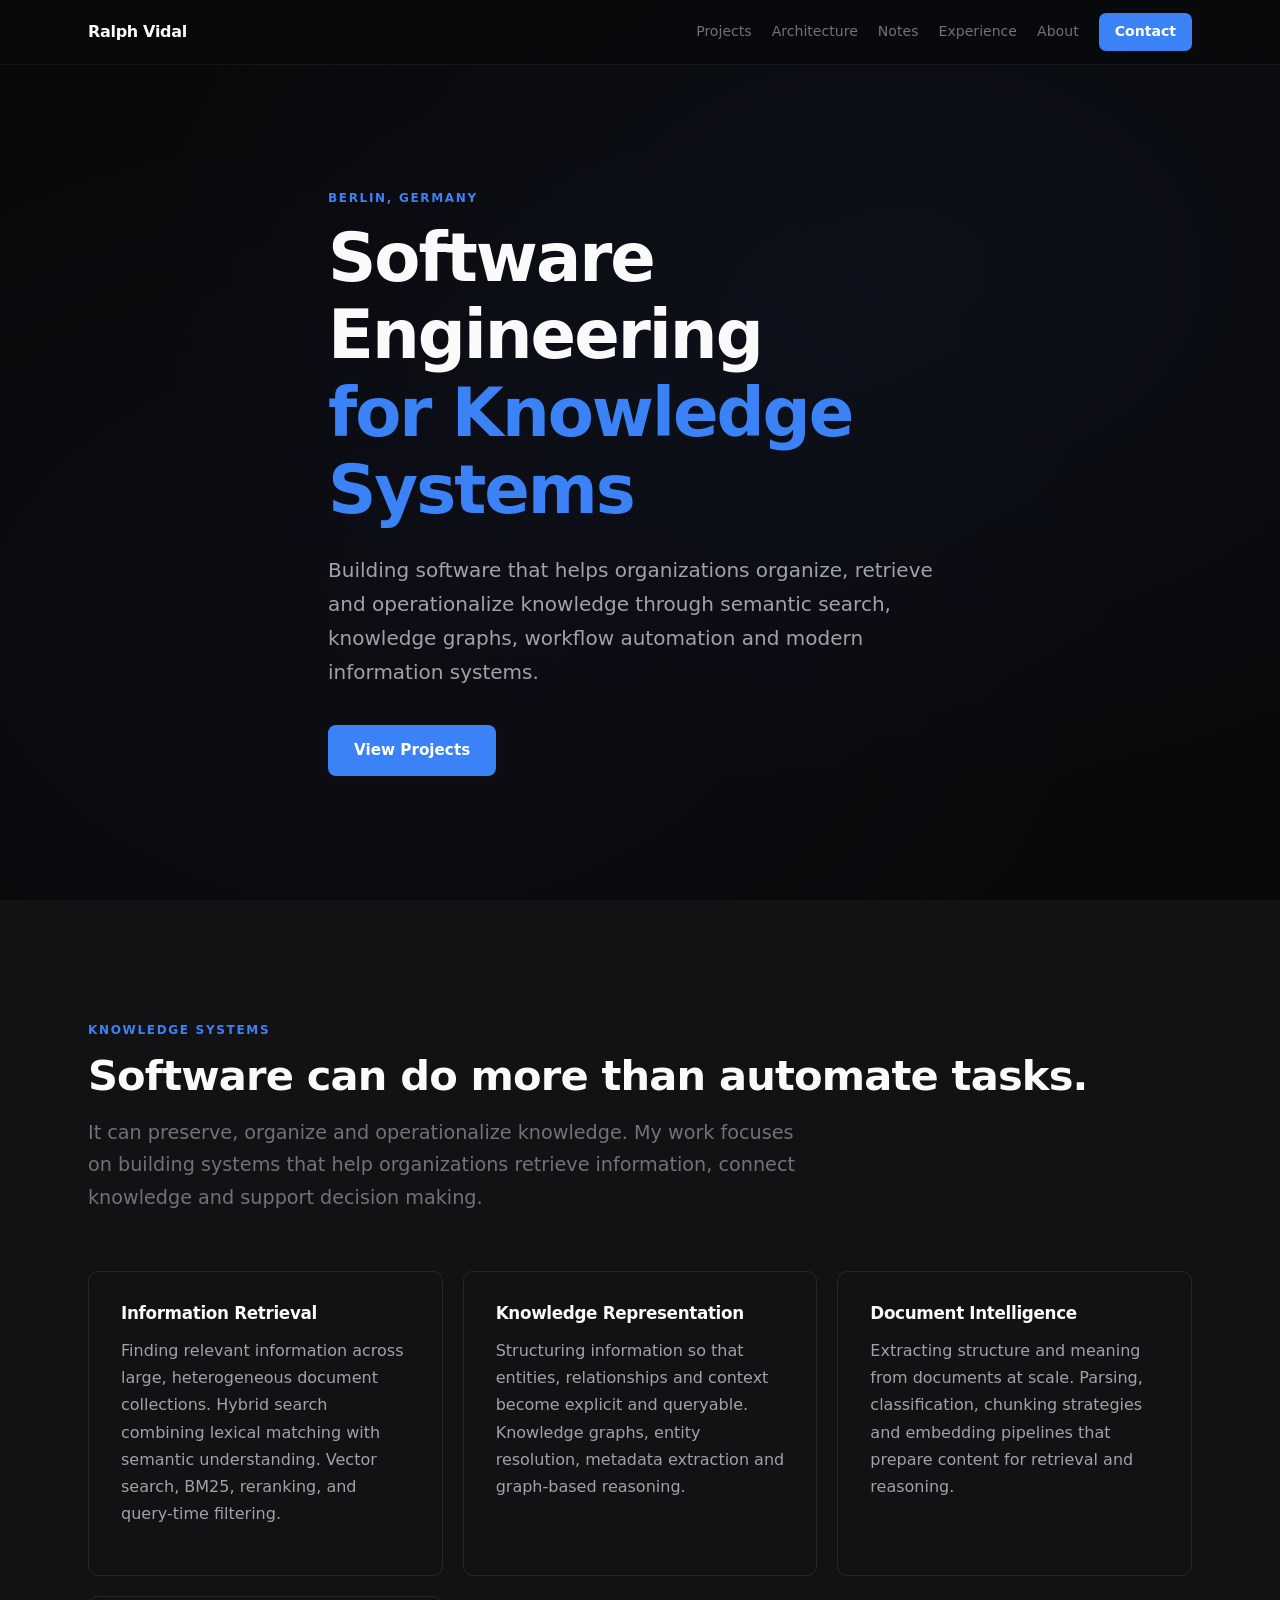
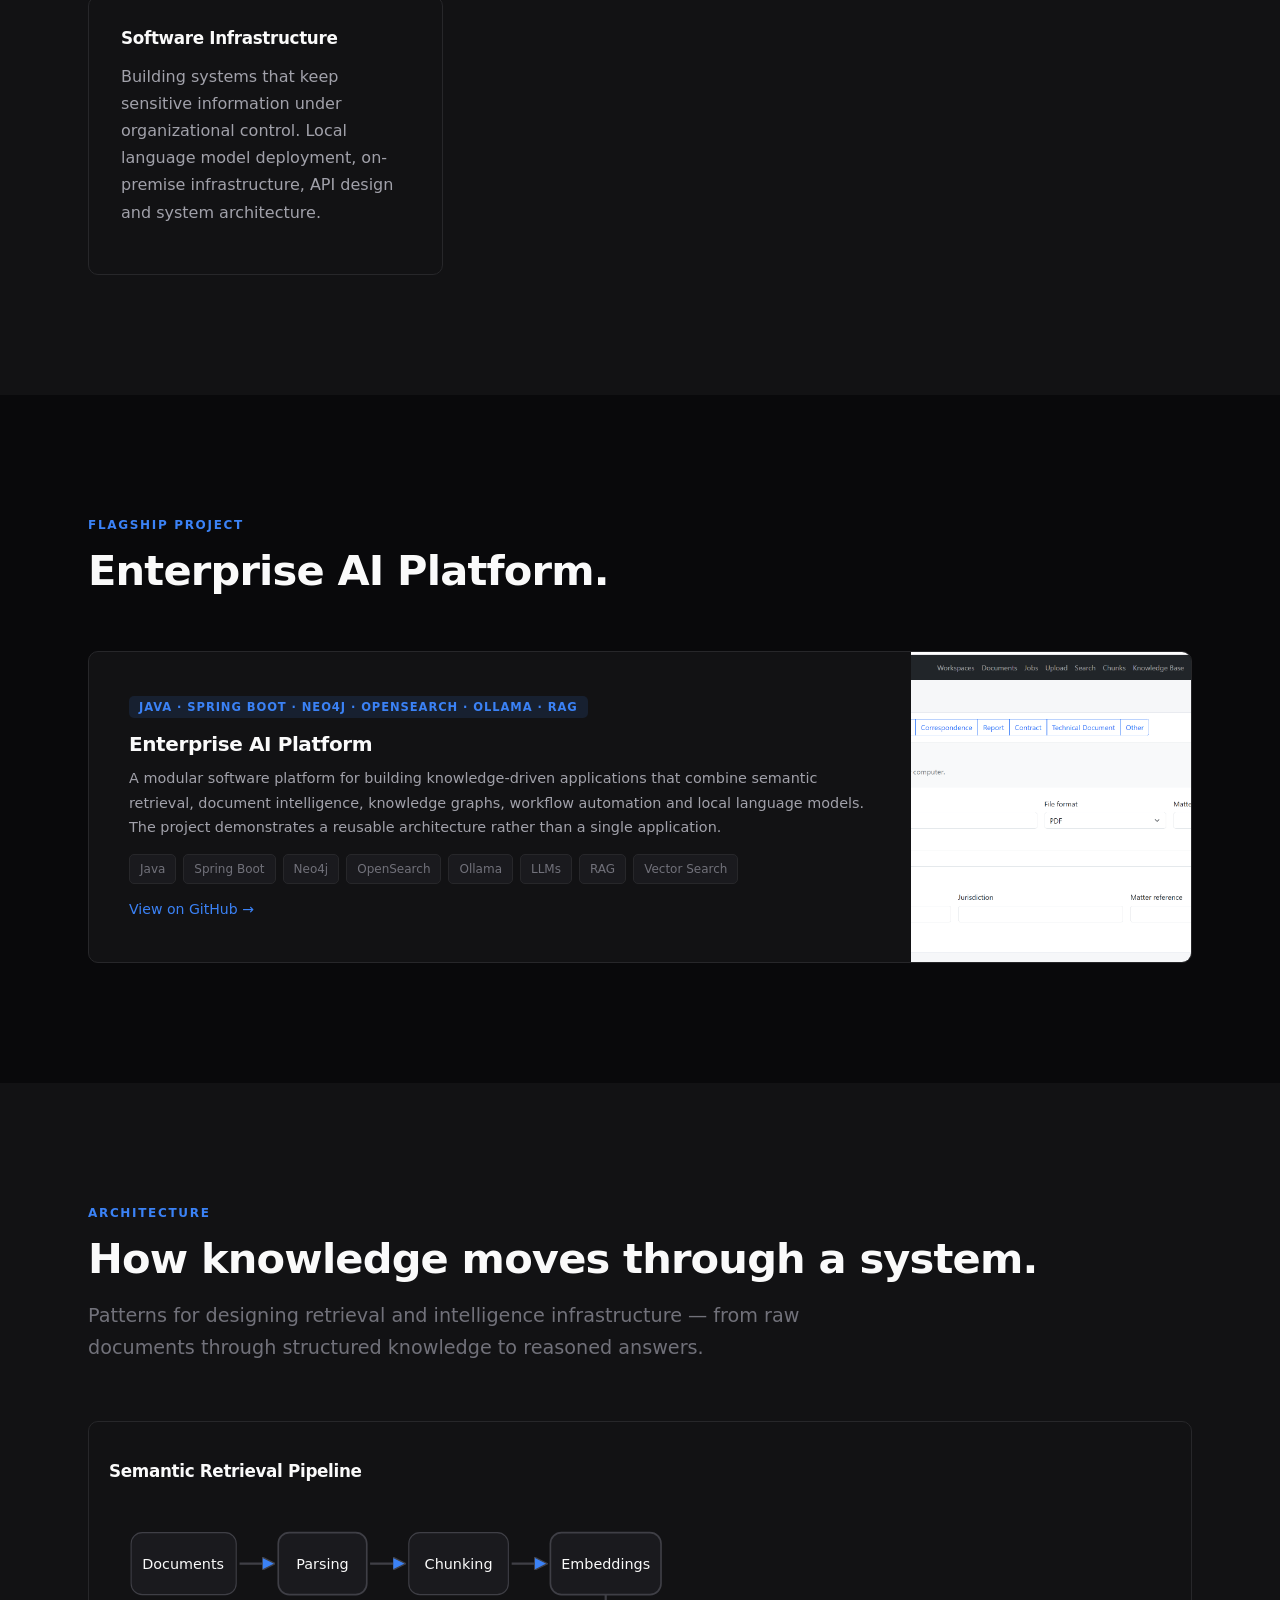
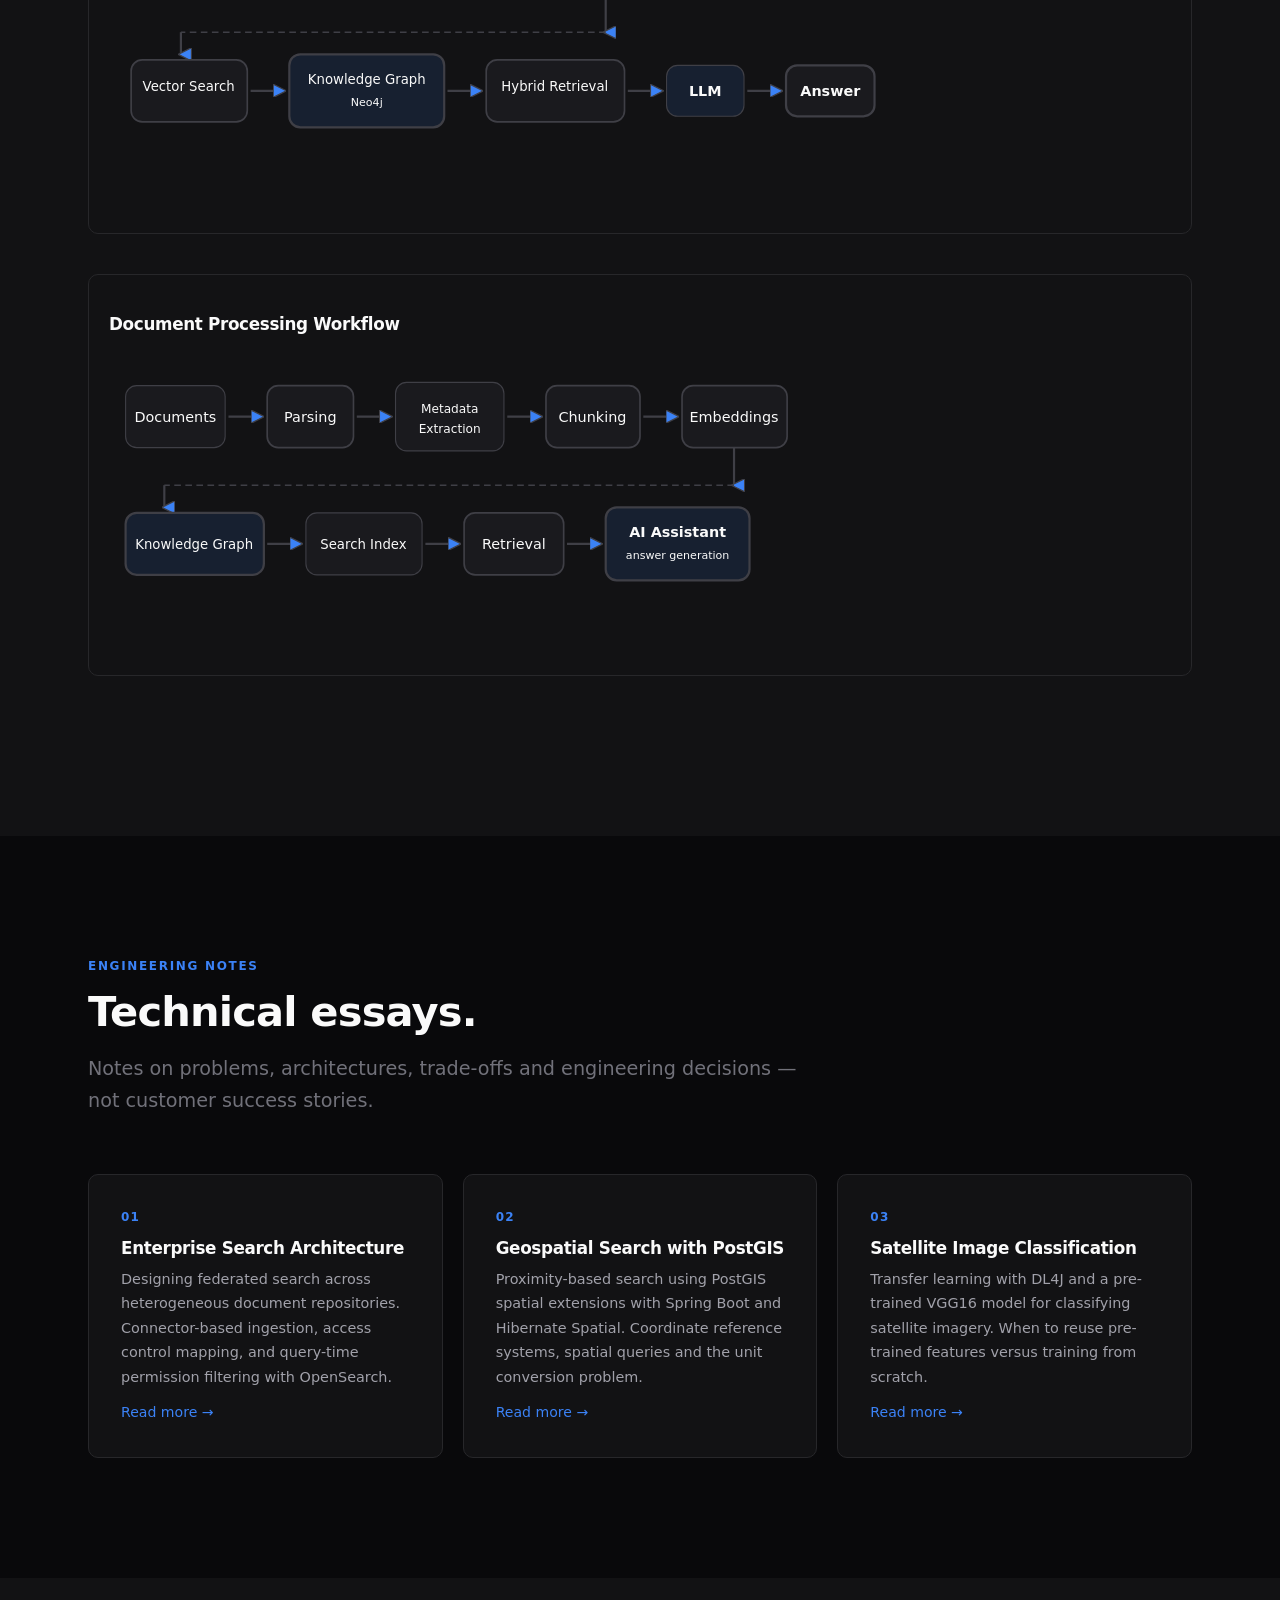
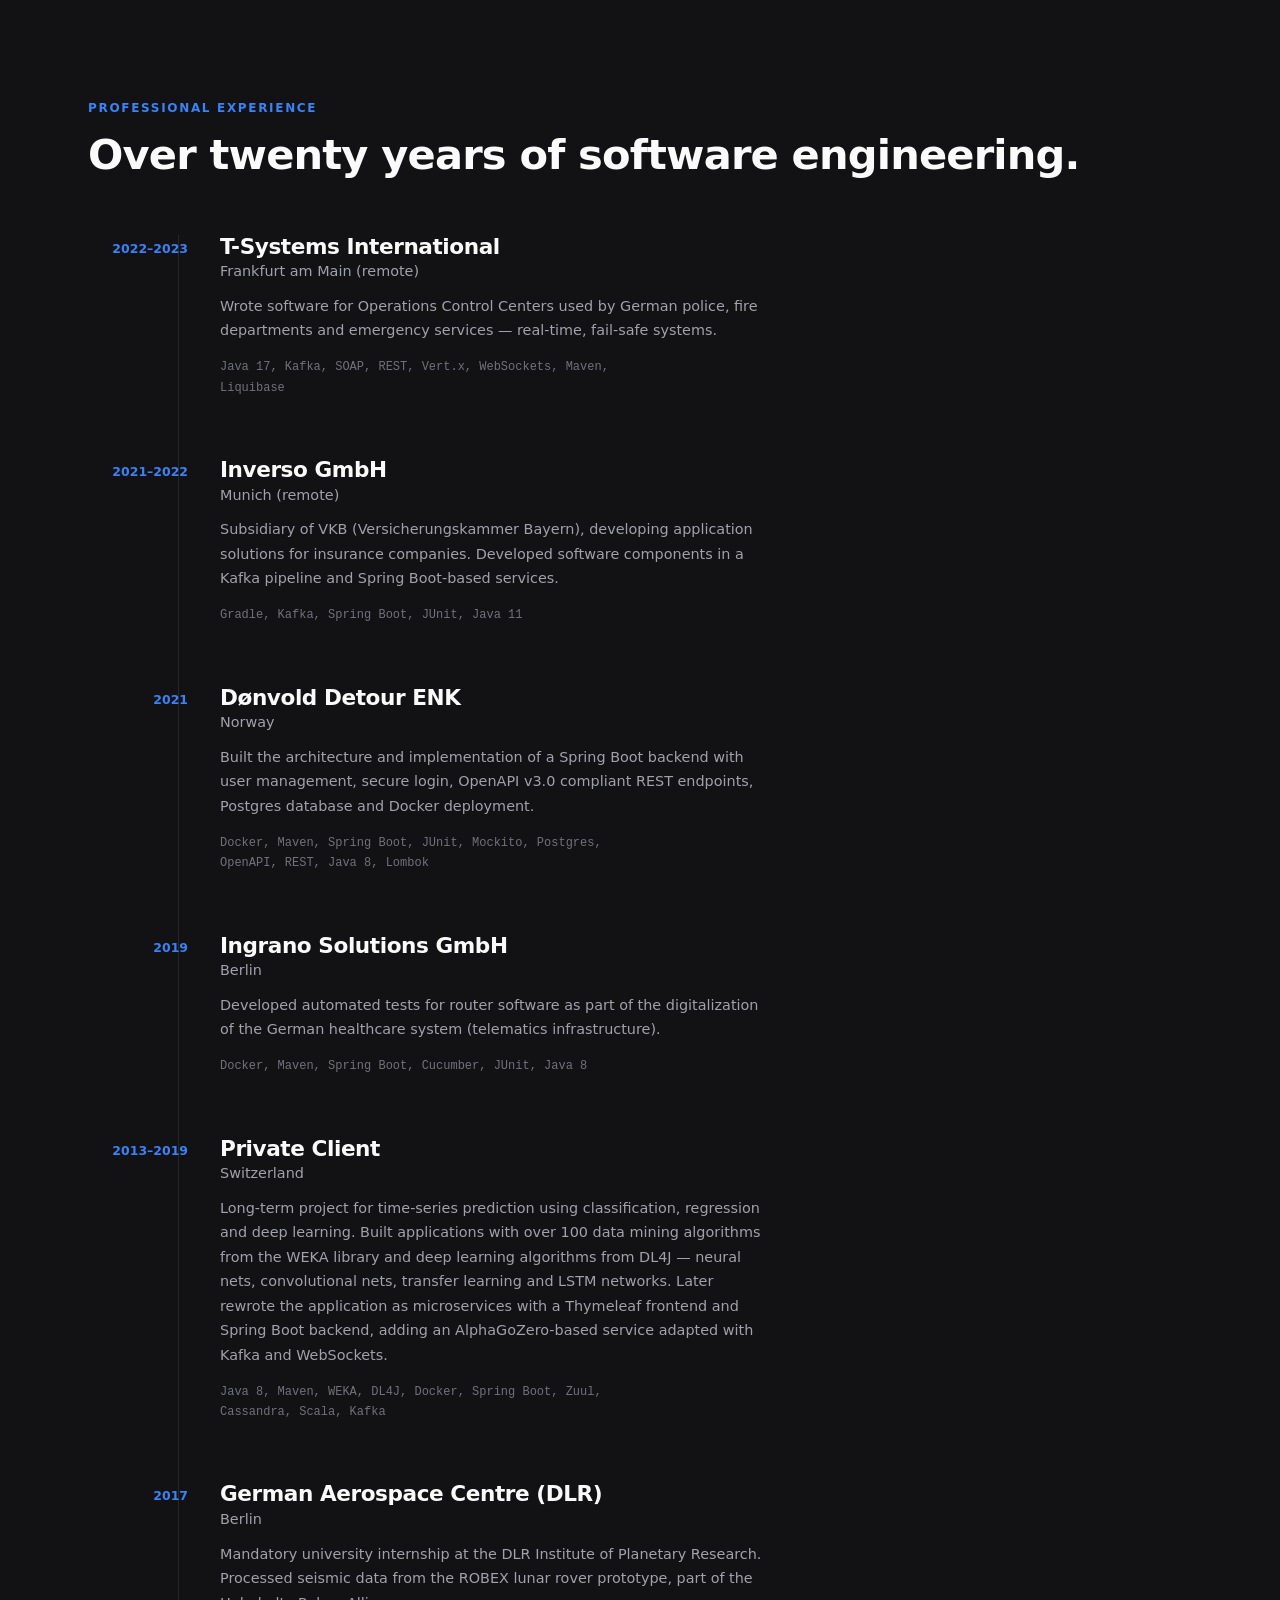
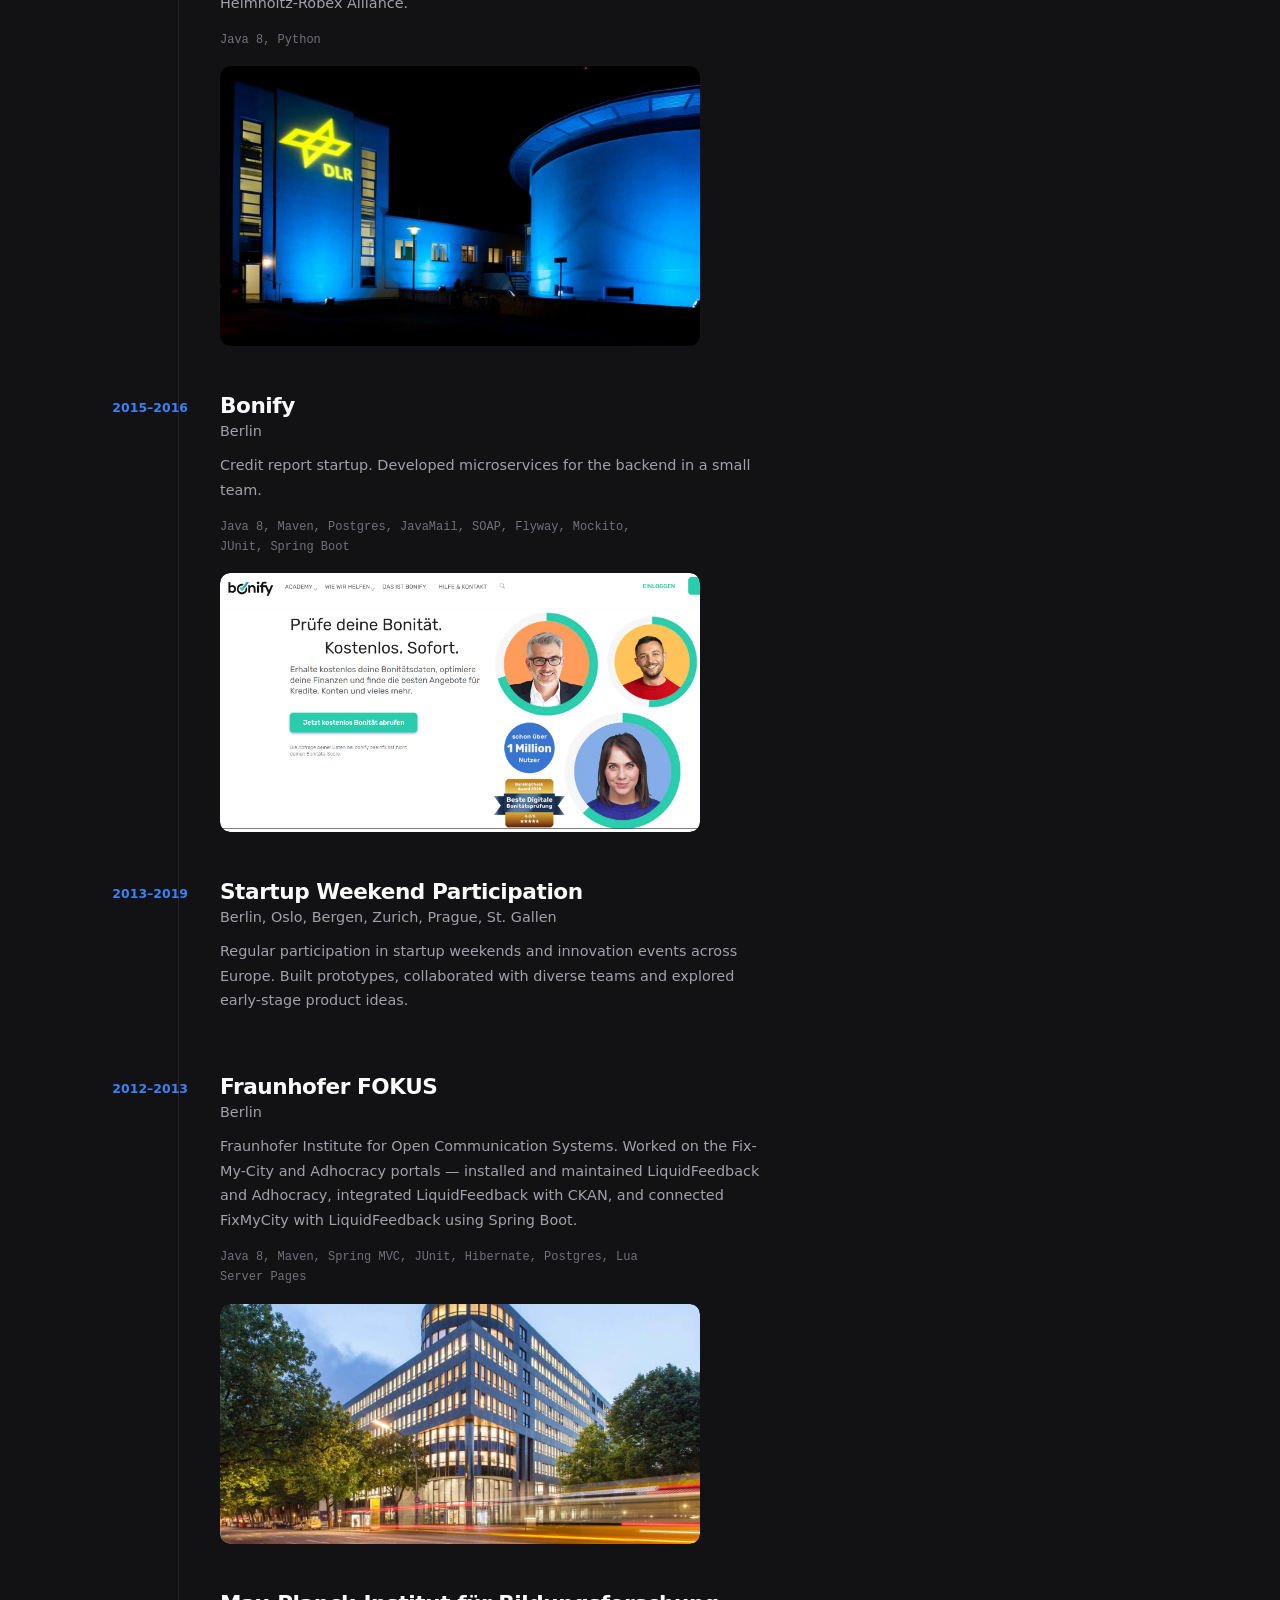
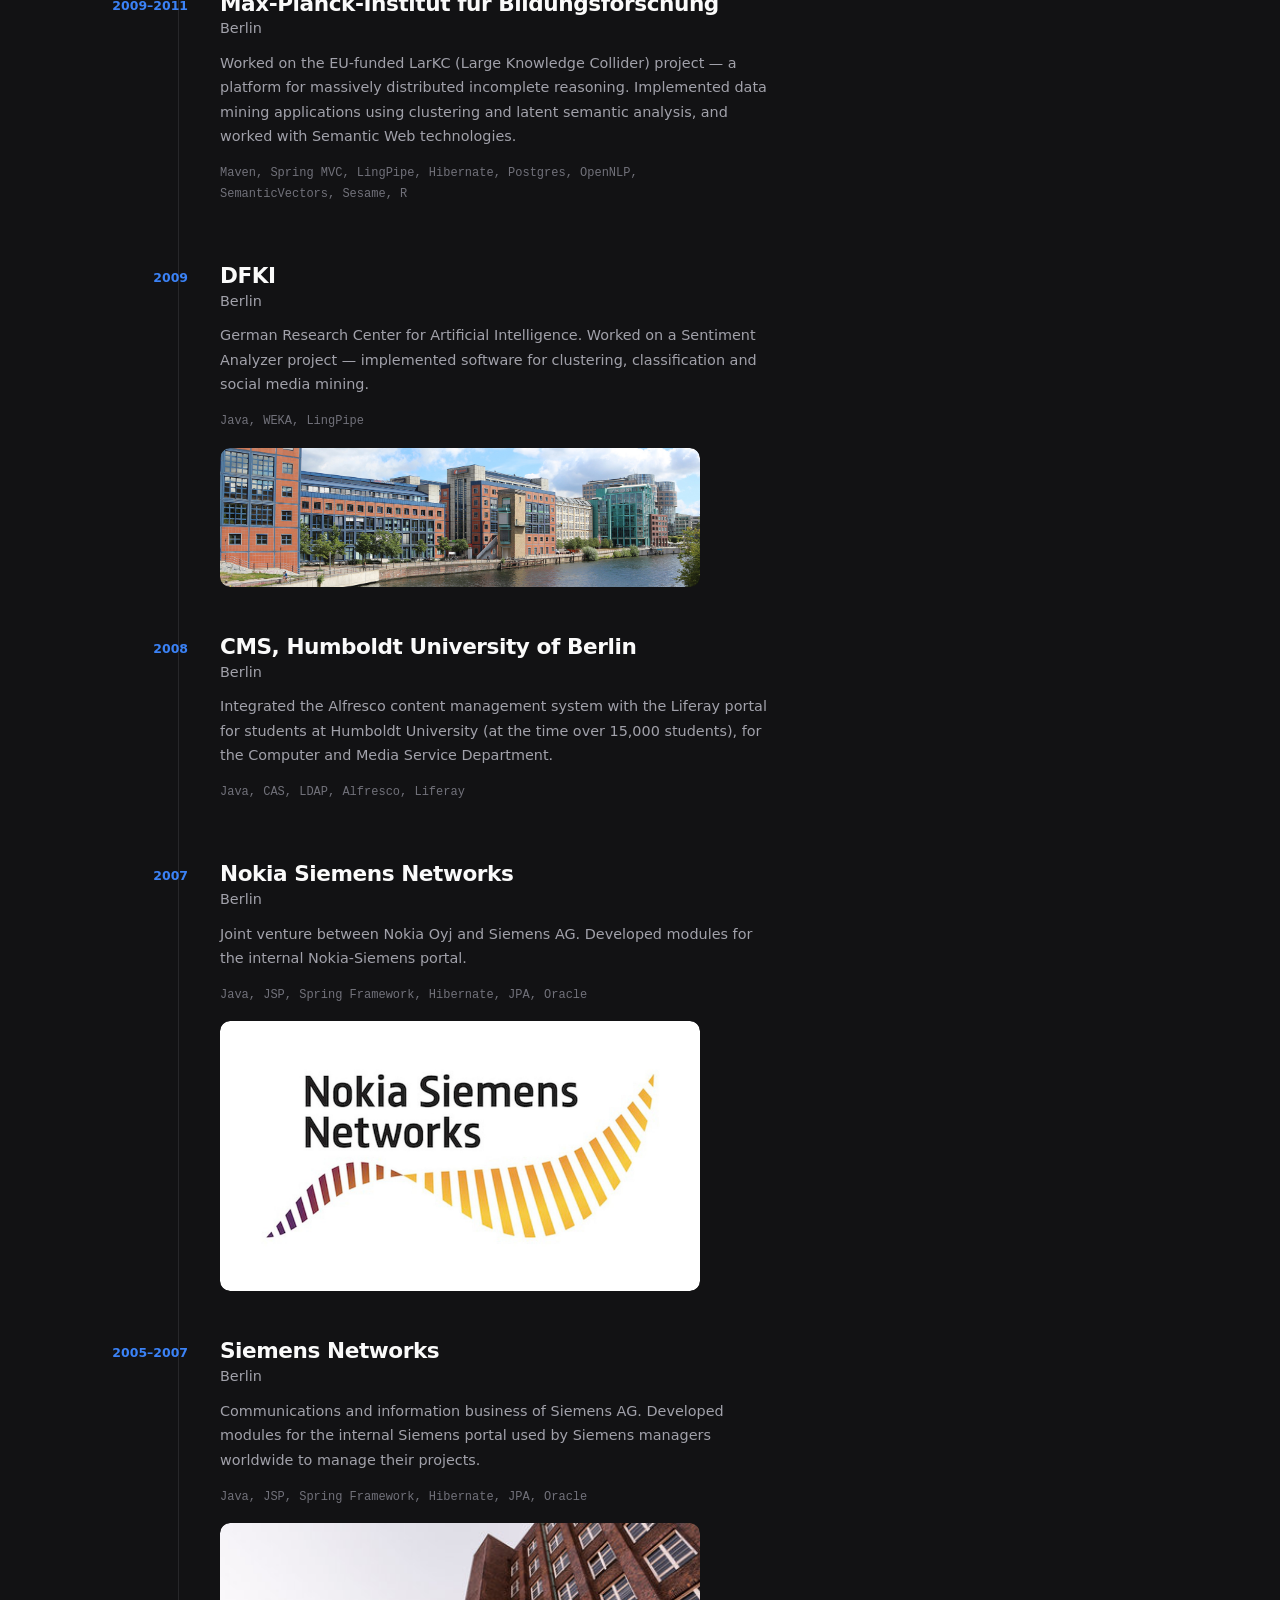
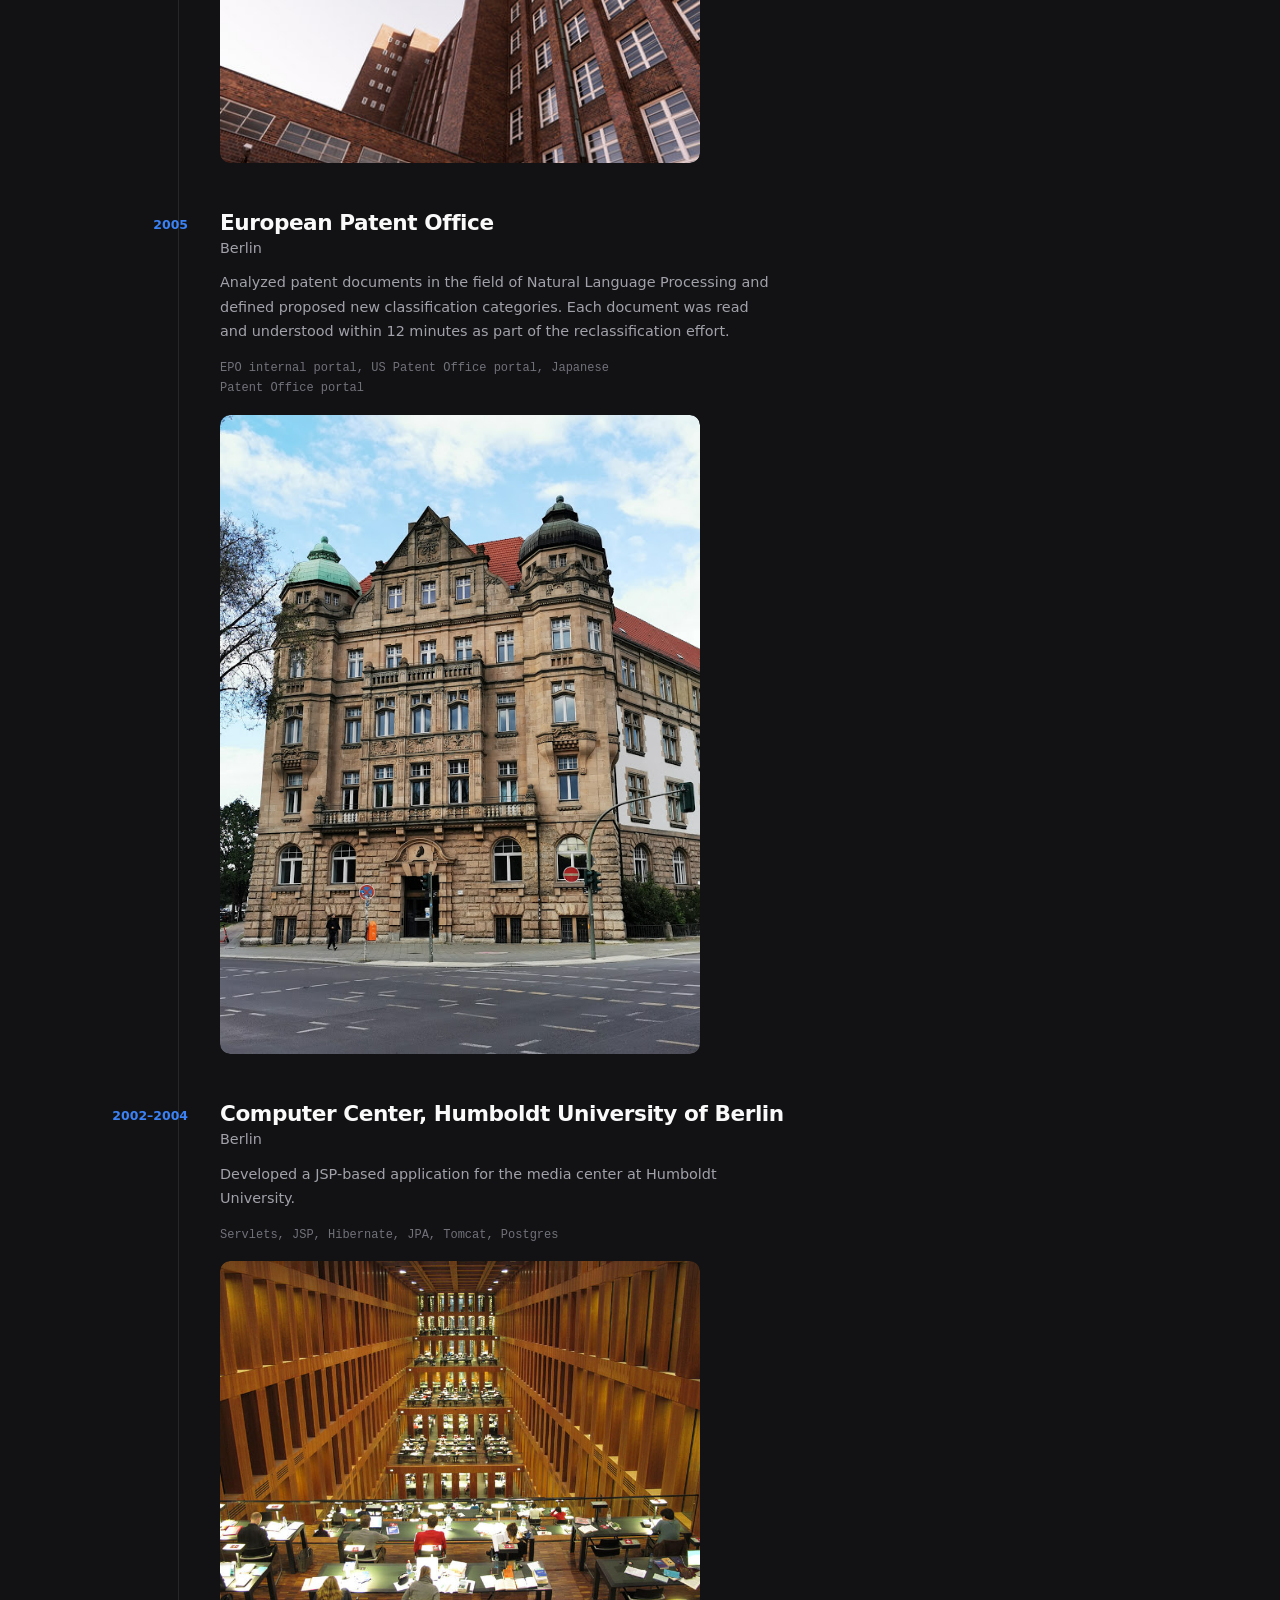
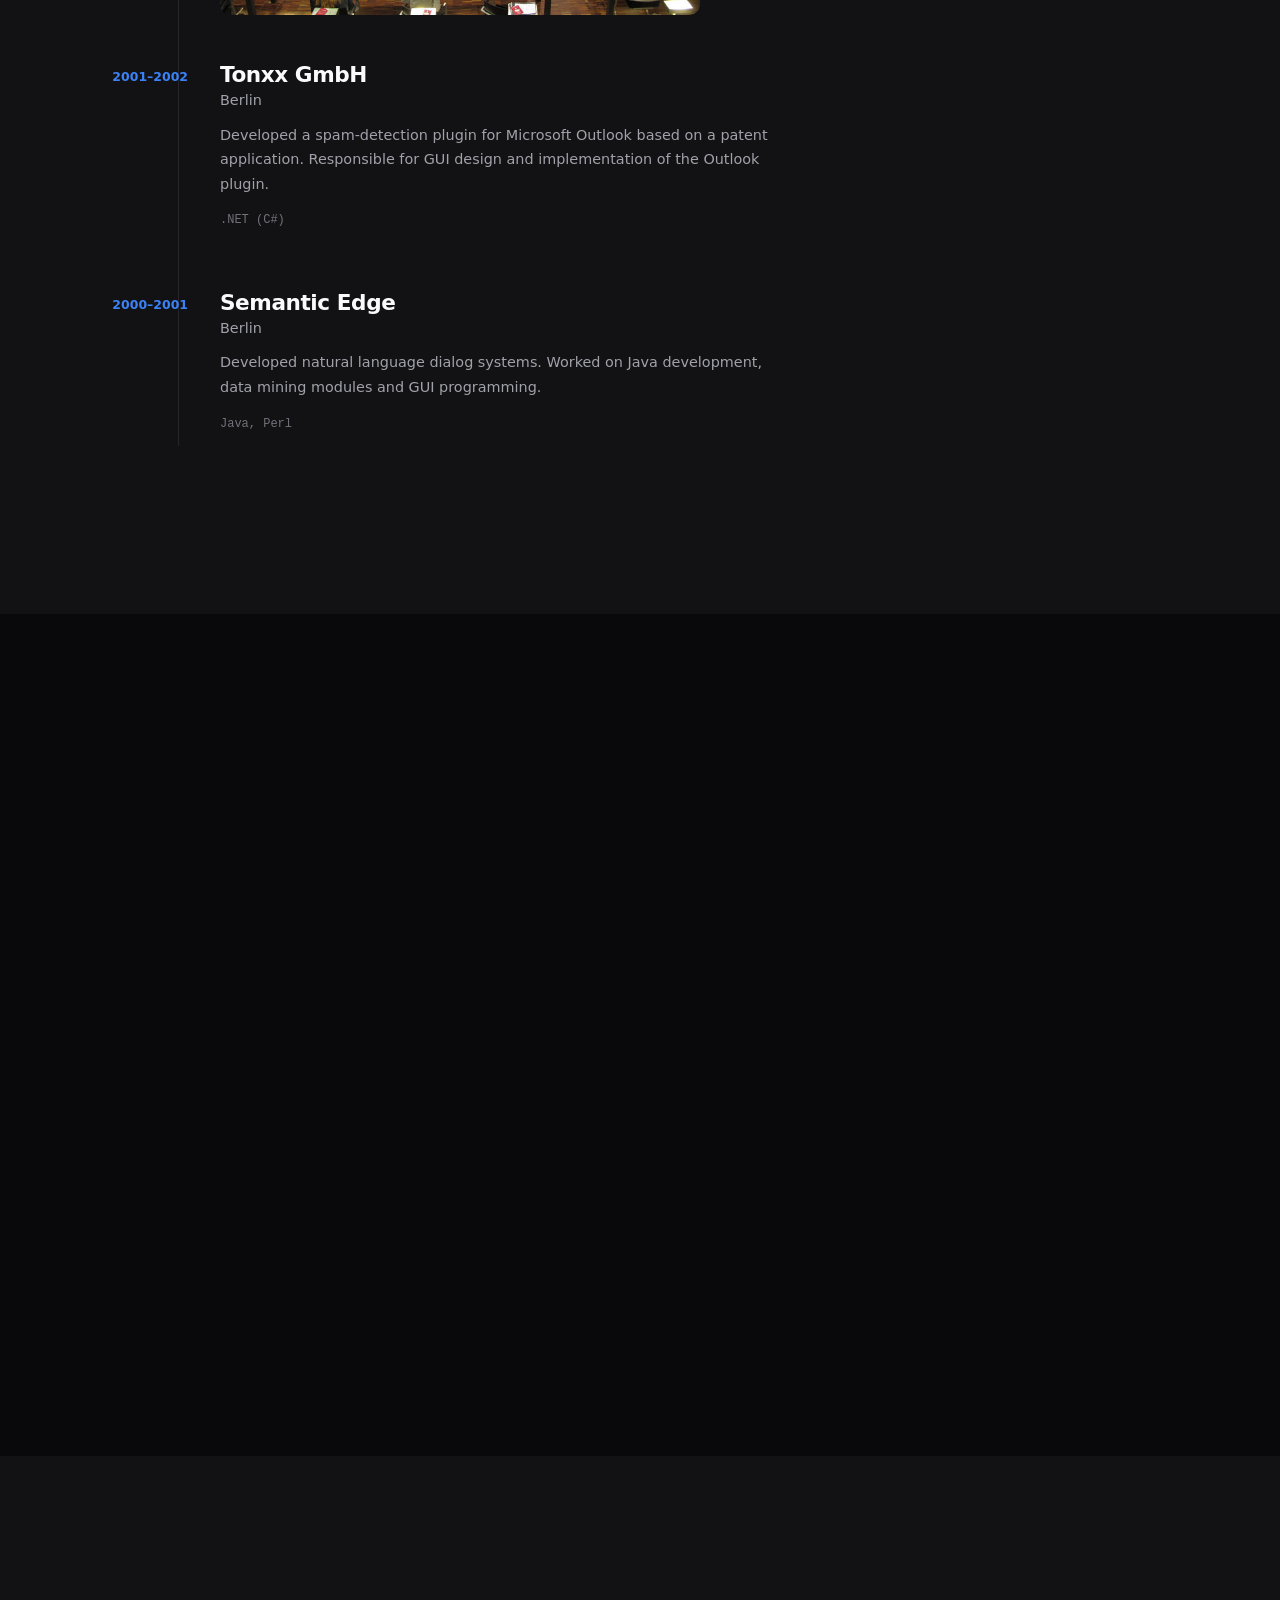
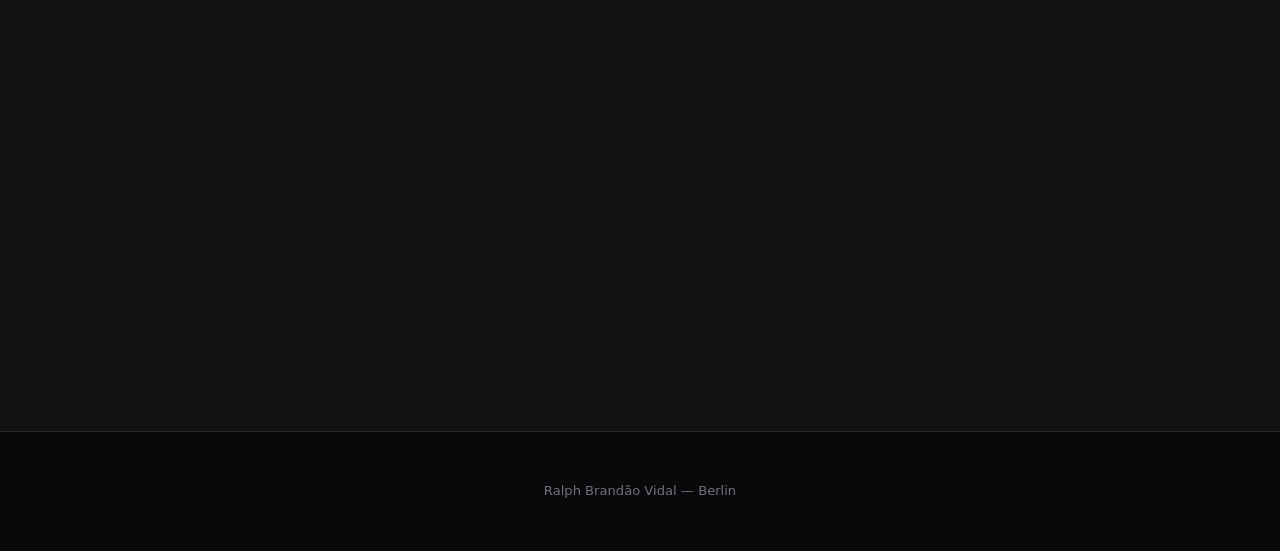
==== index.html @ bb04510a "Complete editorial refactoring: transform site from AI consultant to personal knowledge systems engi" ====
<!doctype html>
<html lang="en">
<head>
<meta charset="utf-8">
<meta name="viewport" content="width=device-width,initial-scale=1">
<title>Ralph Brandão Vidal — Software Engineering for Knowledge Systems</title>
<meta name="description" content="Software engineer in Berlin. Building systems that help organizations organize, retrieve and operationalize knowledge through semantic search, knowledge graphs and modern information systems.">
<link rel="stylesheet" href="assets/css/main.css">
<link rel="canonical" href="https://rbvidal.github.io/">
<meta property="og:title" content="Ralph Brandão Vidal — Software Engineering for Knowledge Systems">
<meta property="og:description" content="Building systems that help organizations organize, retrieve and operationalize knowledge.">
<meta property="og:type" content="website">
<meta property="og:url" content="https://rbvidal.github.io/">
<meta name="twitter:card" content="summary_large_image">
<meta name="twitter:title" content="Ralph Brandão Vidal — Software Engineering for Knowledge Systems">
<meta name="twitter:description" content="Building systems for semantic search, knowledge graphs and modern information systems.">
<script type="application/ld+json">
{"@context":"https://schema.org","@type":"Person","name":"Ralph Brandão Vidal","description":"Software engineer in Berlin. Building systems that help organizations organize, retrieve and operationalize knowledge through semantic search, knowledge graphs and modern information systems.","address":{"@type":"PostalAddress","addressLocality":"Berlin","addressCountry":"DE"},"url":"https://rbvidal.github.io"}
</script>
</head>
<body>

<a href="#main" class="skip-link">Skip to main content</a>

<nav aria-label="Main navigation">
  <div class="wrap">
    <a href="#" class="logo" aria-label="Home">Ralph Vidal</a>
    <div class="nav-links">
      <a href="#projects">Projects</a>
      <a href="#architecture">Architecture</a>
      <a href="#notes">Notes</a>
      <a href="#experience">Experience</a>
      <a href="#about">About</a>
      <a href="#contact" class="nav-cta">Contact</a>
    </div>
  </div>
</nav>

<main id="main">

<!-- ═══════════ Hero ═══════════ -->
<section class="hero" aria-labelledby="hero-heading">
  <div class="wrap hero-inner">
    <p class="eyebrow">Berlin, Germany</p>
    <h1 id="hero-heading">Software Engineering<br><span class="accent">for Knowledge Systems</span></h1>
    <p class="lead">Building software that helps organizations organize, retrieve and operationalize knowledge through semantic search, knowledge graphs, workflow automation and modern information systems.</p>
    <div class="hero-actions">
      <a href="#projects" class="btn btn-primary">View Projects</a>
    </div>
  </div>
</section>

<!-- ═══════════ Knowledge Systems ═══════════ -->
<section id="knowledge" class="bg-mid" aria-labelledby="knowledge-heading">
  <div class="wrap">
    <div class="section-header reveal">
      <p class="eyebrow">Knowledge Systems</p>
      <h2 id="knowledge-heading">Software can do more than automate tasks.</h2>
      <p class="lead">It can preserve, organize and operationalize knowledge. My work focuses on building systems that help organizations retrieve information, connect knowledge and support decision making.</p>
    </div>
    <div class="cap-grid">

      <div class="cap-card reveal">
        <h3>Information Retrieval</h3>
        <p>Finding relevant information across large, heterogeneous document collections. Hybrid search combining lexical matching with semantic understanding. Vector search, BM25, reranking, and query-time filtering.</p>
      </div>

      <div class="cap-card reveal reveal-delay-1">
        <h3>Knowledge Representation</h3>
        <p>Structuring information so that entities, relationships and context become explicit and queryable. Knowledge graphs, entity resolution, metadata extraction and graph-based reasoning.</p>
      </div>

      <div class="cap-card reveal reveal-delay-2">
        <h3>Document Intelligence</h3>
        <p>Extracting structure and meaning from documents at scale. Parsing, classification, chunking strategies and embedding pipelines that prepare content for retrieval and reasoning.</p>
      </div>

      <div class="cap-card reveal reveal-delay-3">
        <h3>Software Infrastructure</h3>
        <p>Building systems that keep sensitive information under organizational control. Local language model deployment, on-premise infrastructure, API design and system architecture.</p>
      </div>

    </div>
  </div>
</section>

<!-- ═══════════ Flagship Project ═══════════ -->
<section id="projects" aria-labelledby="proj-heading">
  <div class="wrap">
    <div class="section-header reveal">
      <p class="eyebrow">Flagship Project</p>
      <h2 id="proj-heading">Enterprise AI Platform.</h2>
    </div>

    <div class="project-cards">

      <article class="project-card reveal">
        <div class="text">
          <div class="meta"><span>Java &middot; Spring Boot &middot; Neo4j &middot; OpenSearch &middot; Ollama &middot; RAG</span></div>
          <h3>Enterprise AI Platform</h3>
          <p>A modular software platform for building knowledge-driven applications that combine semantic retrieval, document intelligence, knowledge graphs, workflow automation and local language models. The project demonstrates a reusable architecture rather than a single application.</p>
          <div class="tags">
            <span>Java</span><span>Spring Boot</span><span>Neo4j</span><span>OpenSearch</span><span>Ollama</span><span>LLMs</span><span>RAG</span><span>Vector Search</span>
          </div>
          <a href="https://github.com/rbvidal/enterprise-ai-platform" class="card-link" target="_blank" rel="noopener">View on GitHub &rarr;</a>
        </div>
        <div class="visual"><img src="assets/img/projects/doc_platform.png" alt="" loading="lazy"></div>
      </article>

    </div>
  </div>
</section>

<!-- ═══════════ Architecture ═══════════ -->
<section id="architecture" class="bg-mid" aria-labelledby="arch-heading">
  <div class="wrap">
    <div class="section-header reveal">
      <p class="eyebrow">Architecture</p>
      <h2 id="arch-heading">How knowledge moves through a system.</h2>
      <p class="lead">Patterns for designing retrieval and intelligence infrastructure — from raw documents through structured knowledge to reasoned answers.</p>
    </div>

    <div class="diagram reveal" aria-label="Semantic Retrieval Pipeline" role="img">
      <h3 style="margin-bottom:24px;font-size:1.05rem">Semantic Retrieval Pipeline</h3>
      <svg viewBox="0 0 960 260" xmlns="http://www.w3.org/2000/svg">
        <defs>
          <marker id="arrow" viewBox="0 0 10 10" refX="8" refY="5" markerWidth="6" markerHeight="6" orient="auto"><path d="M0,0 L10,5 L0,10 Z" fill="#3b82f6"/></marker>
          <marker id="arrow-down" viewBox="0 0 10 10" refX="5" refY="8" markerWidth="6" markerHeight="6" orient="auto"><path d="M0,0 L5,10 L10,0 Z" fill="#3b82f6"/></marker>
        </defs>

        <!-- Row 1: Documents → Parsing → Chunking → Embeddings -->
        <rect x="20" y="25" width="95" height="56" rx="10" fill="var(--bg3)" stroke="var(--border-light)"/>
        <text x="67" y="58" text-anchor="middle" font-size="13" fill="#fafafa">Documents</text>

        <line x1="118" y1="53" x2="148" y2="53" stroke="var(--accent)" stroke-width="2" marker-end="url(#arrow)"/>

        <rect x="153" y="25" width="80" height="56" rx="10" fill="var(--bg3)" stroke="var(--accent)" stroke-width="1.5"/>
        <text x="193" y="58" text-anchor="middle" font-size="13" fill="#fafafa">Parsing</text>

        <line x1="236" y1="53" x2="266" y2="53" stroke="var(--accent)" stroke-width="2" marker-end="url(#arrow)"/>

        <rect x="271" y="25" width="90" height="56" rx="10" fill="var(--bg3)" stroke="var(--border-light)"/>
        <text x="316" y="58" text-anchor="middle" font-size="13" fill="#fafafa">Chunking</text>

        <line x1="364" y1="53" x2="394" y2="53" stroke="var(--accent)" stroke-width="2" marker-end="url(#arrow)"/>

        <rect x="399" y="25" width="100" height="56" rx="10" fill="var(--bg3)" stroke="var(--accent)" stroke-width="1.5"/>
        <text x="449" y="58" text-anchor="middle" font-size="13" fill="#fafafa">Embeddings</text>

        <!-- Connector: Embeddings ↓ to Vector Search -->
        <line x1="449" y1="81" x2="449" y2="115" stroke="var(--accent)" stroke-width="2" marker-end="url(#arrow-down)"/>
        <line x1="449" y1="115" x2="65" y2="115" stroke="var(--accent)" stroke-width="1.5" stroke-dasharray="6,4"/>
        <line x1="65" y1="115" x2="65" y2="135" stroke="var(--accent)" stroke-width="2" marker-end="url(#arrow-down)"/>

        <!-- Row 2: Vector Search → Knowledge Graph (Neo4j) → Hybrid Retrieval → LLM → Answer -->
        <rect x="20" y="140" width="105" height="56" rx="10" fill="var(--bg3)" stroke="var(--accent)" stroke-width="1.5"/>
        <text x="72" y="168" text-anchor="middle" font-size="12" fill="#fafafa">Vector Search</text>

        <line x1="128" y1="168" x2="158" y2="168" stroke="var(--accent)" stroke-width="2" marker-end="url(#arrow)"/>

        <rect x="163" y="135" width="140" height="66" rx="10" fill="var(--accent-dim)" stroke="var(--accent)" stroke-width="2"/>
        <text x="233" y="162" text-anchor="middle" font-size="12" fill="#fafafa">Knowledge Graph</text>
        <text x="233" y="182" text-anchor="middle" font-size="10" fill="var(--muted)">Neo4j</text>

        <line x1="306" y1="168" x2="336" y2="168" stroke="var(--accent)" stroke-width="2" marker-end="url(#arrow)"/>

        <rect x="341" y="140" width="125" height="56" rx="10" fill="var(--bg3)" stroke="var(--accent)" stroke-width="1.5"/>
        <text x="403" y="168" text-anchor="middle" font-size="12" fill="#fafafa">Hybrid Retrieval</text>

        <line x1="469" y1="168" x2="499" y2="168" stroke="var(--accent)" stroke-width="2" marker-end="url(#arrow)"/>

        <rect x="504" y="145" width="70" height="46" rx="10" fill="var(--accent-dim)" stroke="var(--accent)"/>
        <text x="539" y="173" text-anchor="middle" font-size="13" fill="#3b82f6" font-weight="600">LLM</text>

        <line x1="577" y1="168" x2="607" y2="168" stroke="var(--accent)" stroke-width="2" marker-end="url(#arrow)"/>

        <rect x="612" y="145" width="80" height="46" rx="10" fill="var(--bg3)" stroke="var(--accent)" stroke-width="2"/>
        <text x="652" y="173" text-anchor="middle" font-size="13" fill="#fafafa" font-weight="600">Answer</text>
      </svg>
    </div>

    <div class="diagram reveal reveal-delay-1" aria-label="Document Processing Workflow" role="img">
      <h3 style="margin-bottom:24px;font-size:1.05rem">Document Processing Workflow</h3>
      <svg viewBox="0 0 960 250" xmlns="http://www.w3.org/2000/svg">
        <defs>
          <marker id="arrow2" viewBox="0 0 10 10" refX="8" refY="5" markerWidth="6" markerHeight="6" orient="auto"><path d="M0,0 L10,5 L0,10 Z" fill="#3b82f6"/></marker>
          <marker id="arrow-down2" viewBox="0 0 10 10" refX="5" refY="8" markerWidth="6" markerHeight="6" orient="auto"><path d="M0,0 L5,10 L10,0 Z" fill="#3b82f6"/></marker>
          <marker id="arrow-up2" viewBox="0 0 10 10" refX="5" refY="2" markerWidth="6" markerHeight="6" orient="auto"><path d="M0,10 L5,0 L10,10 Z" fill="#3b82f6"/></marker>
        </defs>

        <!-- Row 1: Documents → Parsing → Metadata Extraction → Chunking → Embeddings -->
        <rect x="15" y="25" width="90" height="56" rx="10" fill="var(--bg3)" stroke="var(--border-light)"/>
        <text x="60" y="58" text-anchor="middle" font-size="13" fill="#fafafa">Documents</text>

        <line x1="108" y1="53" x2="138" y2="53" stroke="var(--accent)" stroke-width="2" marker-end="url(#arrow2)"/>

        <rect x="143" y="25" width="78" height="56" rx="10" fill="var(--bg3)" stroke="var(--accent)" stroke-width="1.5"/>
        <text x="182" y="58" text-anchor="middle" font-size="13" fill="#fafafa">Parsing</text>

        <line x1="224" y1="53" x2="254" y2="53" stroke="var(--accent)" stroke-width="2" marker-end="url(#arrow2)"/>

        <rect x="259" y="22" width="98" height="62" rx="10" fill="var(--bg3)" stroke="var(--border-light)"/>
        <text x="308" y="50" text-anchor="middle" font-size="11" fill="#fafafa">Metadata</text>
        <text x="308" y="68" text-anchor="middle" font-size="11" fill="#fafafa">Extraction</text>

        <line x1="360" y1="53" x2="390" y2="53" stroke="var(--accent)" stroke-width="2" marker-end="url(#arrow2)"/>

        <rect x="395" y="25" width="85" height="56" rx="10" fill="var(--bg3)" stroke="var(--accent)" stroke-width="1.5"/>
        <text x="437" y="58" text-anchor="middle" font-size="13" fill="#fafafa">Chunking</text>

        <line x1="483" y1="53" x2="513" y2="53" stroke="var(--accent)" stroke-width="2" marker-end="url(#arrow2)"/>

        <rect x="518" y="25" width="95" height="56" rx="10" fill="var(--bg3)" stroke="var(--accent)" stroke-width="1.5"/>
        <text x="565" y="58" text-anchor="middle" font-size="13" fill="#fafafa">Embeddings</text>

        <!-- Connector: Embeddings ↓ to Knowledge Graph and Search Index -->
        <line x1="565" y1="81" x2="565" y2="115" stroke="var(--accent)" stroke-width="2" marker-end="url(#arrow-down2)"/>

        <line x1="565" y1="115" x2="50" y2="115" stroke="var(--accent)" stroke-width="1.5" stroke-dasharray="6,4"/>
        <line x1="50" y1="115" x2="50" y2="135" stroke="var(--accent)" stroke-width="2" marker-end="url(#arrow-down2)"/>

        <!-- Row 2: Knowledge Graph → Search Index → Retrieval → AI Assistant -->
        <rect x="15" y="140" width="125" height="56" rx="10" fill="var(--accent-dim)" stroke="var(--accent)" stroke-width="2"/>
        <text x="77" y="173" text-anchor="middle" font-size="12" fill="#fafafa">Knowledge Graph</text>

        <line x1="143" y1="168" x2="173" y2="168" stroke="var(--accent)" stroke-width="2" marker-end="url(#arrow2)"/>

        <rect x="178" y="140" width="105" height="56" rx="10" fill="var(--bg3)" stroke="var(--border-light)"/>
        <text x="230" y="173" text-anchor="middle" font-size="12" fill="#fafafa">Search Index</text>

        <line x1="286" y1="168" x2="316" y2="168" stroke="var(--accent)" stroke-width="2" marker-end="url(#arrow2)"/>

        <rect x="321" y="140" width="90" height="56" rx="10" fill="var(--bg3)" stroke="var(--accent)" stroke-width="1.5"/>
        <text x="366" y="173" text-anchor="middle" font-size="13" fill="#fafafa">Retrieval</text>

        <line x1="414" y1="168" x2="444" y2="168" stroke="var(--accent)" stroke-width="2" marker-end="url(#arrow2)"/>

        <rect x="449" y="135" width="130" height="66" rx="10" fill="var(--accent-dim)" stroke="var(--accent)" stroke-width="2"/>
        <text x="514" y="162" text-anchor="middle" font-size="13" fill="#fafafa" font-weight="600">AI Assistant</text>
        <text x="514" y="182" text-anchor="middle" font-size="10" fill="var(--muted)">answer generation</text>
      </svg>
    </div>
  </div>
</section>

<!-- ═══════════ Engineering Notes ═══════════ -->
<section id="notes" aria-labelledby="notes-heading">
  <div class="wrap">
    <div class="section-header reveal">
      <p class="eyebrow">Engineering Notes</p>
      <h2 id="notes-heading">Technical essays.</h2>
      <p class="lead">Notes on problems, architectures, trade-offs and engineering decisions — not customer success stories.</p>
    </div>

    <div class="services-grid">

      <article class="service-card reveal">
        <div class="num">01</div>
        <h3>Enterprise Search Architecture</h3>
        <p>Designing federated search across heterogeneous document repositories. Connector-based ingestion, access control mapping, and query-time permission filtering with OpenSearch.</p>
        <a href="projects/enterprise-search.html" style="display:inline-flex;align-items:center;gap:6px;margin-top:12px;font-weight:500;font-size:0.88rem">Read more &rarr;</a>
      </article>

      <article class="service-card reveal reveal-delay-1">
        <div class="num">02</div>
        <h3>Geospatial Search with PostGIS</h3>
        <p>Proximity-based search using PostGIS spatial extensions with Spring Boot and Hibernate Spatial. Coordinate reference systems, spatial queries and the unit conversion problem.</p>
        <a href="projects/semantic-platform.html" style="display:inline-flex;align-items:center;gap:6px;margin-top:12px;font-weight:500;font-size:0.88rem">Read more &rarr;</a>
      </article>

      <article class="service-card reveal reveal-delay-2">
        <div class="num">03</div>
        <h3>Satellite Image Classification</h3>
        <p>Transfer learning with DL4J and a pre-trained VGG16 model for classifying satellite imagery. When to reuse pre-trained features versus training from scratch.</p>
        <a href="projects/workflow-ai.html" style="display:inline-flex;align-items:center;gap:6px;margin-top:12px;font-weight:500;font-size:0.88rem">Read more &rarr;</a>
      </article>

    </div>
  </div>
</section>

<!-- ═══════════ Professional Experience ═══════════ -->
<section id="experience" class="bg-mid" aria-labelledby="exp-heading">
  <div class="wrap">
    <div class="section-header reveal">
      <p class="eyebrow">Professional Experience</p>
      <h2 id="exp-heading">Over twenty years of software engineering.</h2>
    </div>

    <div class="timeline">

      <div class="timeline-item reveal">
        <div class="timeline-year">2022–2023</div>
        <div class="timeline-content">
          <h3>T-Systems International</h3>
          <p class="timeline-context">Frankfurt am Main (remote)</p>
          <p>Wrote software for Operations Control Centers used by German police, fire departments and emergency services — real-time, fail-safe systems.</p>
          <p class="timeline-stack">Java 17, Kafka, SOAP, REST, Vert.x, WebSockets, Maven, Liquibase</p>
        </div>
      </div>

      <div class="timeline-item reveal">
        <div class="timeline-year">2021–2022</div>
        <div class="timeline-content">
          <h3>Inverso GmbH</h3>
          <p class="timeline-context">Munich (remote)</p>
          <p>Subsidiary of VKB (Versicherungskammer Bayern), developing application solutions for insurance companies. Developed software components in a Kafka pipeline and Spring Boot-based services.</p>
          <p class="timeline-stack">Gradle, Kafka, Spring Boot, JUnit, Java 11</p>
        </div>
      </div>

      <div class="timeline-item reveal">
        <div class="timeline-year">2021</div>
        <div class="timeline-content">
          <h3>Dønvold Detour ENK</h3>
          <p class="timeline-context">Norway</p>
          <p>Built the architecture and implementation of a Spring Boot backend with user management, secure login, OpenAPI v3.0 compliant REST endpoints, Postgres database and Docker deployment.</p>
          <p class="timeline-stack">Docker, Maven, Spring Boot, JUnit, Mockito, Postgres, OpenAPI, REST, Java 8, Lombok</p>
        </div>
      </div>

      <div class="timeline-item reveal">
        <div class="timeline-year">2019</div>
        <div class="timeline-content">
          <h3>Ingrano Solutions GmbH</h3>
          <p class="timeline-context">Berlin</p>
          <p>Developed automated tests for router software as part of the digitalization of the German healthcare system (telematics infrastructure).</p>
          <p class="timeline-stack">Docker, Maven, Spring Boot, Cucumber, JUnit, Java 8</p>
        </div>
      </div>

      <div class="timeline-item reveal">
        <div class="timeline-year">2013–2019</div>
        <div class="timeline-content">
          <h3>Private Client</h3>
          <p class="timeline-context">Switzerland</p>
          <p>Long-term project for time-series prediction using classification, regression and deep learning. Built applications with over 100 data mining algorithms from the WEKA library and deep learning algorithms from DL4J — neural nets, convolutional nets, transfer learning and LSTM networks. Later rewrote the application as microservices with a Thymeleaf frontend and Spring Boot backend, adding an AlphaGoZero-based service adapted with Kafka and WebSockets.</p>
          <p class="timeline-stack">Java 8, Maven, WEKA, DL4J, Docker, Spring Boot, Zuul, Cassandra, Scala, Kafka</p>
        </div>
      </div>

      <div class="timeline-item reveal">
        <div class="timeline-year">2017</div>
        <div class="timeline-content">
          <h3>German Aerospace Centre (DLR)</h3>
          <p class="timeline-context">Berlin</p>
          <p>Mandatory university internship at the DLR Institute of Planetary Research. Processed seismic data from the ROBEX lunar rover prototype, part of the Helmholtz-Robex Alliance.</p>
          <p class="timeline-stack">Java 8, Python</p>
          <div class="timeline-img"><img src="assets/img/research/DLR1.jpg" alt="DLR German Aerospace Centre" loading="lazy"></div>
        </div>
      </div>

      <div class="timeline-item reveal">
        <div class="timeline-year">2015–2016</div>
        <div class="timeline-content">
          <h3>Bonify</h3>
          <p class="timeline-context">Berlin</p>
          <p>Credit report startup. Developed microservices for the backend in a small team.</p>
          <p class="timeline-stack">Java 8, Maven, Postgres, JavaMail, SOAP, Flyway, Mockito, JUnit, Spring Boot</p>
          <div class="timeline-img"><img src="assets/img/enterprise/bonify1.png" alt="" loading="lazy"></div>
        </div>
      </div>

      <div class="timeline-item reveal">
        <div class="timeline-year">2013–2019</div>
        <div class="timeline-content">
          <h3>Startup Weekend Participation</h3>
          <p class="timeline-context">Berlin, Oslo, Bergen, Zurich, Prague, St. Gallen</p>
          <p>Regular participation in startup weekends and innovation events across Europe. Built prototypes, collaborated with diverse teams and explored early-stage product ideas.</p>
        </div>
      </div>

      <div class="timeline-item reveal">
        <div class="timeline-year">2012–2013</div>
        <div class="timeline-content">
          <h3>Fraunhofer FOKUS</h3>
          <p class="timeline-context">Berlin</p>
          <p>Fraunhofer Institute for Open Communication Systems. Worked on the Fix-My-City and Adhocracy portals — installed and maintained LiquidFeedback and Adhocracy, integrated LiquidFeedback with CKAN, and connected FixMyCity with LiquidFeedback using Spring Boot.</p>
          <p class="timeline-stack">Java 8, Maven, Spring MVC, JUnit, Hibernate, Postgres, Lua Server Pages</p>
          <div class="timeline-img"><img src="assets/img/research/FOKUS_Geb-ude_970x485.jpg" alt="Fraunhofer FOKUS" loading="lazy"></div>
        </div>
      </div>

      <div class="timeline-item reveal">
        <div class="timeline-year">2009–2011</div>
        <div class="timeline-content">
          <h3>Max-Planck-Institut für Bildungsforschung</h3>
          <p class="timeline-context">Berlin</p>
          <p>Worked on the EU-funded LarKC (Large Knowledge Collider) project — a platform for massively distributed incomplete reasoning. Implemented data mining applications using clustering and latent semantic analysis, and worked with Semantic Web technologies.</p>
          <p class="timeline-stack">Maven, Spring MVC, LingPipe, Hibernate, Postgres, OpenNLP, SemanticVectors, Sesame, R</p>
        </div>
      </div>

      <div class="timeline-item reveal">
        <div class="timeline-year">2009</div>
        <div class="timeline-content">
          <h3>DFKI</h3>
          <p class="timeline-context">Berlin</p>
          <p>German Research Center for Artificial Intelligence. Worked on a Sentiment Analyzer project — implemented software for clustering, classification and social media mining.</p>
          <p class="timeline-stack">Java, WEKA, LingPipe</p>
          <div class="timeline-img"><img src="assets/img/research/DFKI-Berlin_Gebaeude_V2.jpg" alt="DFKI Berlin" loading="lazy"></div>
        </div>
      </div>

      <div class="timeline-item reveal">
        <div class="timeline-year">2008</div>
        <div class="timeline-content">
          <h3>CMS, Humboldt University of Berlin</h3>
          <p class="timeline-context">Berlin</p>
          <p>Integrated the Alfresco content management system with the Liferay portal for students at Humboldt University (at the time over 15,000 students), for the Computer and Media Service Department.</p>
          <p class="timeline-stack">Java, CAS, LDAP, Alfresco, Liferay</p>
        </div>
      </div>

      <div class="timeline-item reveal">
        <div class="timeline-year">2007</div>
        <div class="timeline-content">
          <h3>Nokia Siemens Networks</h3>
          <p class="timeline-context">Berlin</p>
          <p>Joint venture between Nokia Oyj and Siemens AG. Developed modules for the internal Nokia-Siemens portal.</p>
          <p class="timeline-stack">Java, JSP, Spring Framework, Hibernate, JPA, Oracle</p>
          <div class="timeline-img"><img src="assets/img/enterprise/nsn_sml_rgb.jpg" alt="Nokia Siemens Networks" loading="lazy"></div>
        </div>
      </div>

      <div class="timeline-item reveal">
        <div class="timeline-year">2005–2007</div>
        <div class="timeline-content">
          <h3>Siemens Networks</h3>
          <p class="timeline-context">Berlin</p>
          <p>Communications and information business of Siemens AG. Developed modules for the internal Siemens portal used by Siemens managers worldwide to manage their projects.</p>
          <p class="timeline-stack">Java, JSP, Spring Framework, Hibernate, JPA, Oracle</p>
          <div class="timeline-img"><img src="assets/img/enterprise/Simens.jpg" alt="Siemens" loading="lazy"></div>
        </div>
      </div>

      <div class="timeline-item reveal">
        <div class="timeline-year">2005</div>
        <div class="timeline-content">
          <h3>European Patent Office</h3>
          <p class="timeline-context">Berlin</p>
          <p>Analyzed patent documents in the field of Natural Language Processing and defined proposed new classification categories. Each document was read and understood within 12 minutes as part of the reclassification effort.</p>
          <p class="timeline-stack">EPO internal portal, US Patent Office portal, Japanese Patent Office portal</p>
          <div class="timeline-img"><img src="assets/img/research/EPO_BERLIN.jpg" alt="European Patent Office Berlin" loading="lazy"></div>
        </div>
      </div>

      <div class="timeline-item reveal">
        <div class="timeline-year">2002–2004</div>
        <div class="timeline-content">
          <h3>Computer Center, Humboldt University of Berlin</h3>
          <p class="timeline-context">Berlin</p>
          <p>Developed a JSP-based application for the media center at Humboldt University.</p>
          <p class="timeline-stack">Servlets, JSP, Hibernate, JPA, Tomcat, Postgres</p>
          <div class="timeline-img"><img src="assets/img/research/HU_GRIM2-800x590.jpg" alt="Humboldt University" loading="lazy"></div>
        </div>
      </div>

      <div class="timeline-item reveal">
        <div class="timeline-year">2001–2002</div>
        <div class="timeline-content">
          <h3>Tonxx GmbH</h3>
          <p class="timeline-context">Berlin</p>
          <p>Developed a spam-detection plugin for Microsoft Outlook based on a patent application. Responsible for GUI design and implementation of the Outlook plugin.</p>
          <p class="timeline-stack">.NET (C#)</p>
        </div>
      </div>

      <div class="timeline-item reveal">
        <div class="timeline-year">2000–2001</div>
        <div class="timeline-content">
          <h3>Semantic Edge</h3>
          <p class="timeline-context">Berlin</p>
          <p>Developed natural language dialog systems. Worked on Java development, data mining modules and GUI programming.</p>
          <p class="timeline-stack">Java, Perl</p>
        </div>
      </div>

    </div>
  </div>
</section>

<!-- ═══════════ About ═══════════ -->
<section id="about" aria-labelledby="about-heading">
  <div class="wrap">
    <div class="about-layout reveal">
      <div class="about-text">
        <p class="eyebrow">About</p>
        <h2 id="about-heading">Ralph Brandão Vidal</h2>
        <p class="location">Berlin, Germany</p>
        <p>Over twenty years of software engineering, with work spanning natural language processing, information retrieval, knowledge representation, enterprise software and machine learning.</p>
        <p>My focus is building systems that help organizations preserve, organize and operationalize knowledge. This has led from early work in content management and enterprise portals through semantic search and knowledge graphs to the integration of local language models into knowledge systems. Artificial Intelligence is one component of these systems — not the purpose of the systems themselves.</p>
        <p>Advanced studies (Hauptstudium) in Computer Science at Humboldt University of Berlin. M.Sc. in Geological Sciences (Geophysics), Freie Universität Berlin. Native Portuguese speaker. Fluent in German and English.</p>
        <p style="margin-top:24px">
          <span style="display:inline-block;padding:6px 14px;background:var(--bg2);border:1px solid var(--border);border-radius:6px;font-size:0.82rem;color:var(--text2);margin:3px">Java</span>
          <span style="display:inline-block;padding:6px 14px;background:var(--bg2);border:1px solid var(--border);border-radius:6px;font-size:0.82rem;color:var(--text2);margin:3px">Spring Boot</span>
          <span style="display:inline-block;padding:6px 14px;background:var(--bg2);border:1px solid var(--border);border-radius:6px;font-size:0.82rem;color:var(--text2);margin:3px">Neo4j</span>
          <span style="display:inline-block;padding:6px 14px;background:var(--bg2);border:1px solid var(--border);border-radius:6px;font-size:0.82rem;color:var(--text2);margin:3px">OpenSearch</span>
          <span style="display:inline-block;padding:6px 14px;background:var(--bg2);border:1px solid var(--border);border-radius:6px;font-size:0.82rem;color:var(--text2);margin:3px">PostgreSQL</span>
          <span style="display:inline-block;padding:6px 14px;background:var(--bg2);border:1px solid var(--border);border-radius:6px;font-size:0.82rem;color:var(--text2);margin:3px">Docker</span>
          <span style="display:inline-block;padding:6px 14px;background:var(--bg2);border:1px solid var(--border);border-radius:6px;font-size:0.82rem;color:var(--text2);margin:3px">REST APIs</span>
          <span style="display:inline-block;padding:6px 14px;background:var(--bg2);border:1px solid var(--border);border-radius:6px;font-size:0.82rem;color:var(--text2);margin:3px">LLMs</span>
        </p>
      </div>
    </div>
  </div>
</section>

<!-- ═══════════ Contact ═══════════ -->
<section id="contact" class="bg-mid" aria-labelledby="contact-heading">
  <div class="wrap">
    <div class="section-header reveal">
      <p class="eyebrow">Contact</p>
      <h2 id="contact-heading">Get in touch.</h2>
    </div>
    <div class="contact-grid reveal">
      <a href="https://github.com/rbvidal" class="contact-link" target="_blank" rel="noopener">
        <div class="label">GitHub</div>
        <div>github.com/rbvidal</div>
      </a>
      <a href="https://www.linkedin.com/in/ralphbrandaovidal/" class="contact-link" target="_blank" rel="noopener">
        <div class="label">LinkedIn</div>
        <div>linkedin.com/in/rbvidal</div>
      </a>
      <a href="https://gitlab.com/rb2000" class="contact-link" target="_blank" rel="noopener">
        <div class="label">GitLab</div>
        <div>gitlab.com/rb2000</div>
      </a>
      <a href="tel:+4915730206486" class="contact-link">
        <div class="label">Phone</div>
        <div>+49 1573 020 6486</div>
      </a>
      <a href="mailto:brandao.vidal@gmail.com" class="contact-link">
        <div class="label">Email</div>
        <div>brandao.vidal@gmail.com</div>
      </a>
      <div class="contact-link">
        <div class="label">Location</div>
        <div>Berlin, Germany</div>
      </div>
    </div>
  </div>
</section>

</main>

<footer>
  <div class="wrap">
    <span>Ralph Brandão Vidal &mdash; Berlin</span>
  </div>
</footer>

<script src="assets/js/main.js"></script>
</body>
</html>
---- assets/css/main.css ----
/* ═══════════════════════════════════════════════
   Software Engineering for Knowledge Systems
   Personal website — Ralph Brandão Vidal
   ═══════════════════════════════════════════════ */

:root {
  --bg: #09090b;
  --bg2: #121214;
  --bg3: #1a1a1e;
  --surface: #18181b;
  --text: #fafafa;
  --text2: #a1a1aa;
  --muted: #71717a;
  --accent: #3b82f6;
  --accent-dim: rgba(59,130,246,.12);
  --accent-glow: rgba(59,130,246,.25);
  --border: #27272a;
  --border-light: #3f3f46;
  --radius: 10px;
  --max-width: 1200px;
  --gap: clamp(60px,10vw,120px);
}

/* ── Reset ──────────────────────────────── */
*,*::before,*::after{box-sizing:border-box;margin:0;padding:0}
html{scroll-behavior:smooth;-webkit-font-smoothing:antialiased;-moz-osx-font-smoothing:grayscale}
body{
  background:var(--bg);
  color:var(--text);
  font:400 1rem/1.7 system-ui,-apple-system,'Segoe UI',Inter,sans-serif;
  overflow-x:hidden;
}
img{display:block;max-width:100%;height:auto}
a{color:var(--accent);text-decoration:none;transition:color .2s}
a:hover{color:#60a5fa}
::selection{background:var(--accent);color:#fff}

/* ── Typography ─────────────────────────── */
h1,h2,h3,h4{font-weight:600;letter-spacing:-0.02em;line-height:1.15;color:var(--text)}
h1{font-size:clamp(2.8rem,5.5vw,4.2rem)}
h2{font-size:clamp(1.8rem,3.5vw,2.6rem)}
h3{font-size:clamp(1.1rem,2vw,1.35rem)}
p{margin-bottom:1em;color:var(--text2)}
.eyebrow{
  font-size:0.75rem;font-weight:600;letter-spacing:0.14em;
  text-transform:uppercase;color:var(--accent);margin-bottom:0.75rem;
}
.lead{font-size:clamp(1.05rem,1.8vw,1.2rem);color:var(--muted);max-width:60ch}

/* ── Layout ─────────────────────────────── */
.wrap{max-width:var(--max-width);margin:0 auto;padding:0 clamp(20px,5vw,48px)}
section{padding:var(--gap) 0}
.section-header{margin-bottom:56px}
.section-header h2{margin-bottom:0.4em}

/* ── Navigation ─────────────────────────── */
nav{
  position:fixed;inset:0 0 auto 0;z-index:1000;
  background:rgba(9,9,11,.82);backdrop-filter:blur(16px);
  -webkit-backdrop-filter:blur(16px);
  border-bottom:1px solid rgba(255,255,255,.06);
}
nav .wrap{display:flex;justify-content:space-between;align-items:center;height:64px}
.logo{font-weight:700;font-size:1rem;letter-spacing:-0.02em;color:var(--text)}
.nav-links{display:flex;gap:20px;align-items:center}
.nav-links a{color:var(--muted);font-size:0.88rem;transition:color .2s}
.nav-links a:hover,.nav-links a:focus-visible{color:var(--text)}
.nav-cta{
  background:var(--accent);color:#fff!important;
  padding:7px 16px;border-radius:7px;font-weight:600;font-size:0.85rem;
}
.nav-cta:hover{background:#2563eb}

/* ── Hero ────────────────────────────────── */
.hero{
  min-height:100vh;display:flex;align-items:center;
  background:var(--bg);
  background-image:
    radial-gradient(ellipse at 70% 30%, rgba(59,130,246,.06) 0%, transparent 60%),
    radial-gradient(ellipse at 30% 70%, rgba(99,102,241,.04) 0%, transparent 60%);
}
.hero-inner{padding-top:64px;max-width:720px}
.hero-inner h1{margin-bottom:0.35em;font-weight:700;letter-spacing:-0.03em}
.hero-inner .accent{color:var(--accent)}
.hero .lead{font-size:clamp(1.05rem,1.8vw,1.25rem);margin-bottom:36px;color:var(--text2);max-width:58ch}
.hero-actions{display:flex;gap:14px;flex-wrap:wrap}
.btn{
  display:inline-flex;align-items:center;gap:8px;
  padding:13px 26px;border-radius:8px;
  font-weight:600;font-size:0.95rem;transition:all .2s;
}
.btn-primary{background:var(--accent);color:#fff}
.btn-primary:hover{background:#2563eb;color:#fff}
.btn-secondary{
  background:transparent;color:var(--text);
  border:1px solid var(--border-light);
}
.btn-secondary:hover{background:var(--bg3);border-color:var(--muted);color:var(--text)}

/* ── Capabilities ────────────────────────── */
.cap-grid{display:grid;grid-template-columns:repeat(auto-fit,minmax(280px,1fr));gap:20px}
.cap-card{
  background:var(--bg2);border:1px solid var(--border);
  border-radius:var(--radius);padding:32px;
  transition:border-color .25s;
}
.cap-card:hover{border-color:var(--accent)}
.cap-card .icon{font-size:1.4rem;margin-bottom:18px;opacity:.8}
.cap-card h3{font-size:1.05rem;margin-bottom:14px;font-weight:600}
.cap-card ul{list-style:none;padding:0}
.cap-card li{font-size:0.9rem;color:var(--text2);padding:3px 0;padding-left:16px;position:relative}
.cap-card li::before{
  content:'';position:absolute;left:0;top:12px;
  width:5px;height:5px;border-radius:50%;background:var(--accent);opacity:.6;
}

/* ── Projects ────────────────────────────── */
.project-cards{display:flex;flex-direction:column;gap:20px}
.project-card{
  display:grid;grid-template-columns:1fr 280px;gap:0;
  background:var(--bg2);border:1px solid var(--border);
  border-radius:var(--radius);overflow:hidden;
  transition:border-color .25s;
}
.project-card:hover{border-color:var(--accent)}
.project-card .text{padding:clamp(28px,4vw,40px);display:flex;flex-direction:column;justify-content:center}
.project-card .text .meta{margin-bottom:14px}
.project-card .text .meta span{
  font-size:0.72rem;font-weight:600;letter-spacing:0.08em;
  text-transform:uppercase;color:var(--accent);
  background:var(--accent-dim);padding:4px 10px;border-radius:5px;
}
.project-card .text h3{font-size:1.25rem;margin-bottom:0.5em}
.project-card .text p{font-size:0.9rem;color:var(--text2);margin-bottom:14px}
.project-card .text .tags{display:flex;gap:7px;flex-wrap:wrap}
.project-card .text .tags span{
  font-size:0.75rem;padding:4px 10px;
  background:var(--bg3);color:var(--muted);
  border-radius:5px;border:1px solid var(--border);
}
.project-card .text .card-link{
  display:inline-flex;align-items:center;gap:6px;margin-top:14px;
  font-size:0.88rem;font-weight:500;
}
.project-card .visual{overflow:hidden}
.project-card .visual img{width:100%;height:100%;object-fit:cover;min-height:240px}
@media(max-width:768px){
  .project-card{grid-template-columns:1fr}
  .project-card .visual{order:-1;max-height:200px}
}

/* ── Case Studies ────────────────────────── */
.case-study{
  display:grid;grid-template-columns:1fr 280px;gap:0;
  border-top:1px solid var(--border);padding:0;
}
.case-study:last-child{border-bottom:1px solid var(--border)}
.case-study .text{padding:clamp(28px,4vw,48px)}
.case-study h3{font-size:1.5rem;margin-bottom:0.5em}
.case-study .meta{display:flex;gap:16px;color:var(--muted);font-size:0.88rem;margin-bottom:16px}
.case-study .visual img{width:100%;height:100%;object-fit:cover;min-height:260px}
.case-study .read-more{
  display:inline-flex;align-items:center;gap:6px;margin-top:16px;
  font-weight:500;color:var(--accent);transition:gap .2s;
}
.case-study .read-more:hover{gap:12px}
@media(max-width:768px){
  .case-study{grid-template-columns:1fr}
  .case-study .visual img{min-height:180px}
}

/* ── Private AI Section ───────────────────── */
.private-ai-grid{
  display:grid;grid-template-columns:repeat(auto-fit,minmax(240px,1fr));gap:20px;
}
.private-ai-card{
  background:var(--bg2);border:1px solid var(--border);
  border-radius:var(--radius);padding:28px;
}
.private-ai-card h3{font-size:1rem;margin-bottom:8px}
.private-ai-card p{font-size:0.9rem;color:var(--text2);margin:0}

/* ── Services Grid ───────────────────────── */
.services-grid{
  display:grid;grid-template-columns:repeat(auto-fit,minmax(300px,1fr));gap:20px;
}
.service-card{
  background:var(--bg2);border:1px solid var(--border);
  border-radius:var(--radius);padding:32px;
  transition:border-color .25s;
}
.service-card:hover{border-color:var(--accent)}
.service-card .num{
  font-size:0.75rem;font-weight:700;color:var(--accent);
  letter-spacing:0.1em;margin-bottom:12px;
}
.service-card h3{font-size:1.05rem;margin-bottom:8px}
.service-card p{font-size:0.9rem;color:var(--text2);margin:0}

/* ── Tech Stack ──────────────────────────── */
.stack-section{margin-bottom:36px}
.stack-section h3{font-size:0.85rem;font-weight:600;color:var(--muted);text-transform:uppercase;letter-spacing:0.1em;margin-bottom:14px}
.chips{display:flex;flex-wrap:wrap;gap:8px}
.chips span{
  font-size:0.82rem;padding:7px 16px;
  background:var(--bg2);color:var(--text2);
  border-radius:7px;border:1px solid var(--border);
  font-weight:500;transition:border-color .2s;
}
.chips span:hover{border-color:var(--accent);color:var(--text)}

/* ── Timeline ────────────────────────────── */
.timeline{position:relative}
.timeline::before{
  content:'';position:absolute;left:90px;top:0;bottom:0;
  width:1px;background:var(--border);
}
.timeline-item{display:grid;grid-template-columns:100px 1fr;gap:32px;margin-bottom:48px}
.timeline-year{
  font-size:0.78rem;font-weight:600;color:var(--accent);
  text-align:right;padding-top:3px;
}
.timeline-content h3{margin-bottom:0}
.timeline-context{color:var(--muted);font-size:0.82rem;margin-bottom:10px}
.timeline-content p{font-size:0.9rem;color:var(--text2);max-width:60ch}
.timeline-stack{
  font-size:0.75rem!important;color:var(--muted)!important;
  font-family:'SF Mono','Fira Code','Consolas',monospace;
  margin-top:8px;word-break:break-word;
}
.timeline-img{margin-top:16px;border-radius:var(--radius);overflow:hidden;max-width:480px}
.timeline-img img{width:100%;display:block;border-radius:var(--radius)}
@media(max-width:768px){
  .timeline::before{left:16px}
  .timeline-item{grid-template-columns:40px 1fr;gap:20px}
  .timeline-year{text-align:left;font-size:0.72rem}
}

/* ── About ───────────────────────────────── */
.about-layout{max-width:680px}
.about-text h2{margin-bottom:0.5em}
.about-text .location{color:var(--accent);font-size:0.88rem;margin-bottom:1.5em}

/* ── Contact ─────────────────────────────── */
.contact-grid{display:grid;grid-template-columns:repeat(auto-fit,minmax(200px,1fr));gap:20px}
.contact-link{
  display:flex;flex-direction:column;gap:2px;
  padding:20px 24px;background:var(--bg2);
  border:1px solid var(--border);border-radius:var(--radius);
  color:var(--text);font-size:0.9rem;
  transition:border-color .2s;
}
.contact-link:hover{border-color:var(--accent);color:var(--text)}
.contact-link .label{color:var(--muted);font-size:0.78rem;text-transform:uppercase;letter-spacing:0.08em}

/* ── Footer ──────────────────────────────── */
footer{
  padding:48px 0;border-top:1px solid var(--border);
  text-align:center;color:var(--muted);font-size:0.82rem;
}

/* ── Background bands ────────────────────── */
.bg-dark{background:var(--bg)}
.bg-mid{background:var(--bg2)}

/* ── Animations ──────────────────────────── */
.reveal{opacity:0;transform:translateY(16px);transition:opacity .6s ease-out,transform .6s ease-out}
.reveal.visible{opacity:1;transform:translateY(0)}
.reveal-delay-1{transition-delay:.1s}
.reveal-delay-2{transition-delay:.2s}
.reveal-delay-3{transition-delay:.3s}

/* ── Focus ───────────────────────────────── */
:focus-visible{outline:2px solid var(--accent);outline-offset:3px;border-radius:4px}
.skip-link{
  position:fixed;top:-100px;left:20px;z-index:10000;
  background:var(--accent);color:#fff;padding:12px 20px;
  border-radius:8px;font-weight:600;transition:top .2s;
}
.skip-link:focus{top:12px}

/* ── Diagram Container ───────────────────── */
.diagram{background:var(--bg2);border:1px solid var(--border);border-radius:var(--radius);padding:40px 20px;overflow-x:auto;margin-bottom:40px}
.diagram svg{display:block;max-width:100%;height:auto}
.diagram text{fill:var(--text);font-family:system-ui,sans-serif}
.diagram line,.diagram path,.diagram rect{stroke:var(--border-light)}
.diagram .highlight{stroke:var(--accent);fill:var(--accent-dim)}

/* ── Responsive ──────────────────────────── */
@media(max-width:768px){
  .nav-links{display:none}
  section{padding:56px 0}
  .hero-inner h1{font-size:2.2rem}
}
@media(max-width:480px){
  .hero-inner h1{font-size:1.8rem}
  .cap-grid,.services-grid,.contact-grid{grid-template-columns:1fr}
}
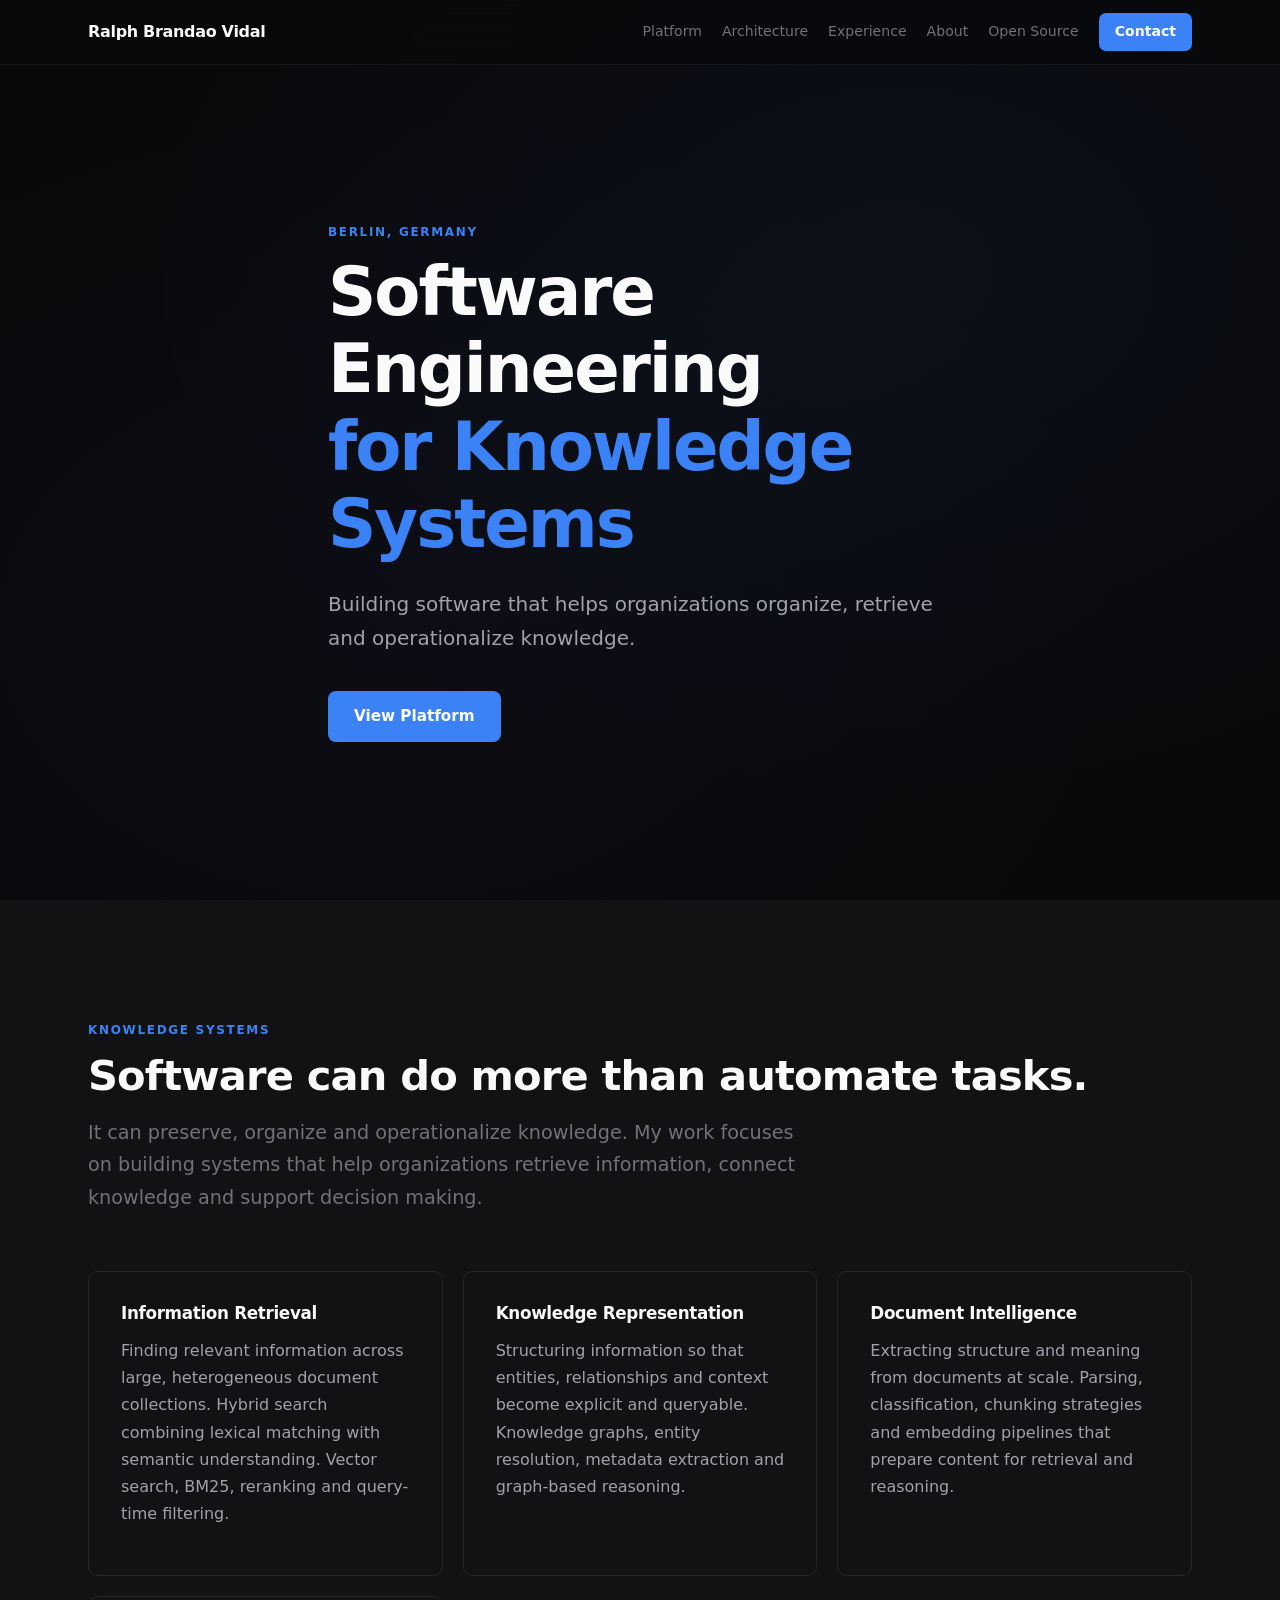
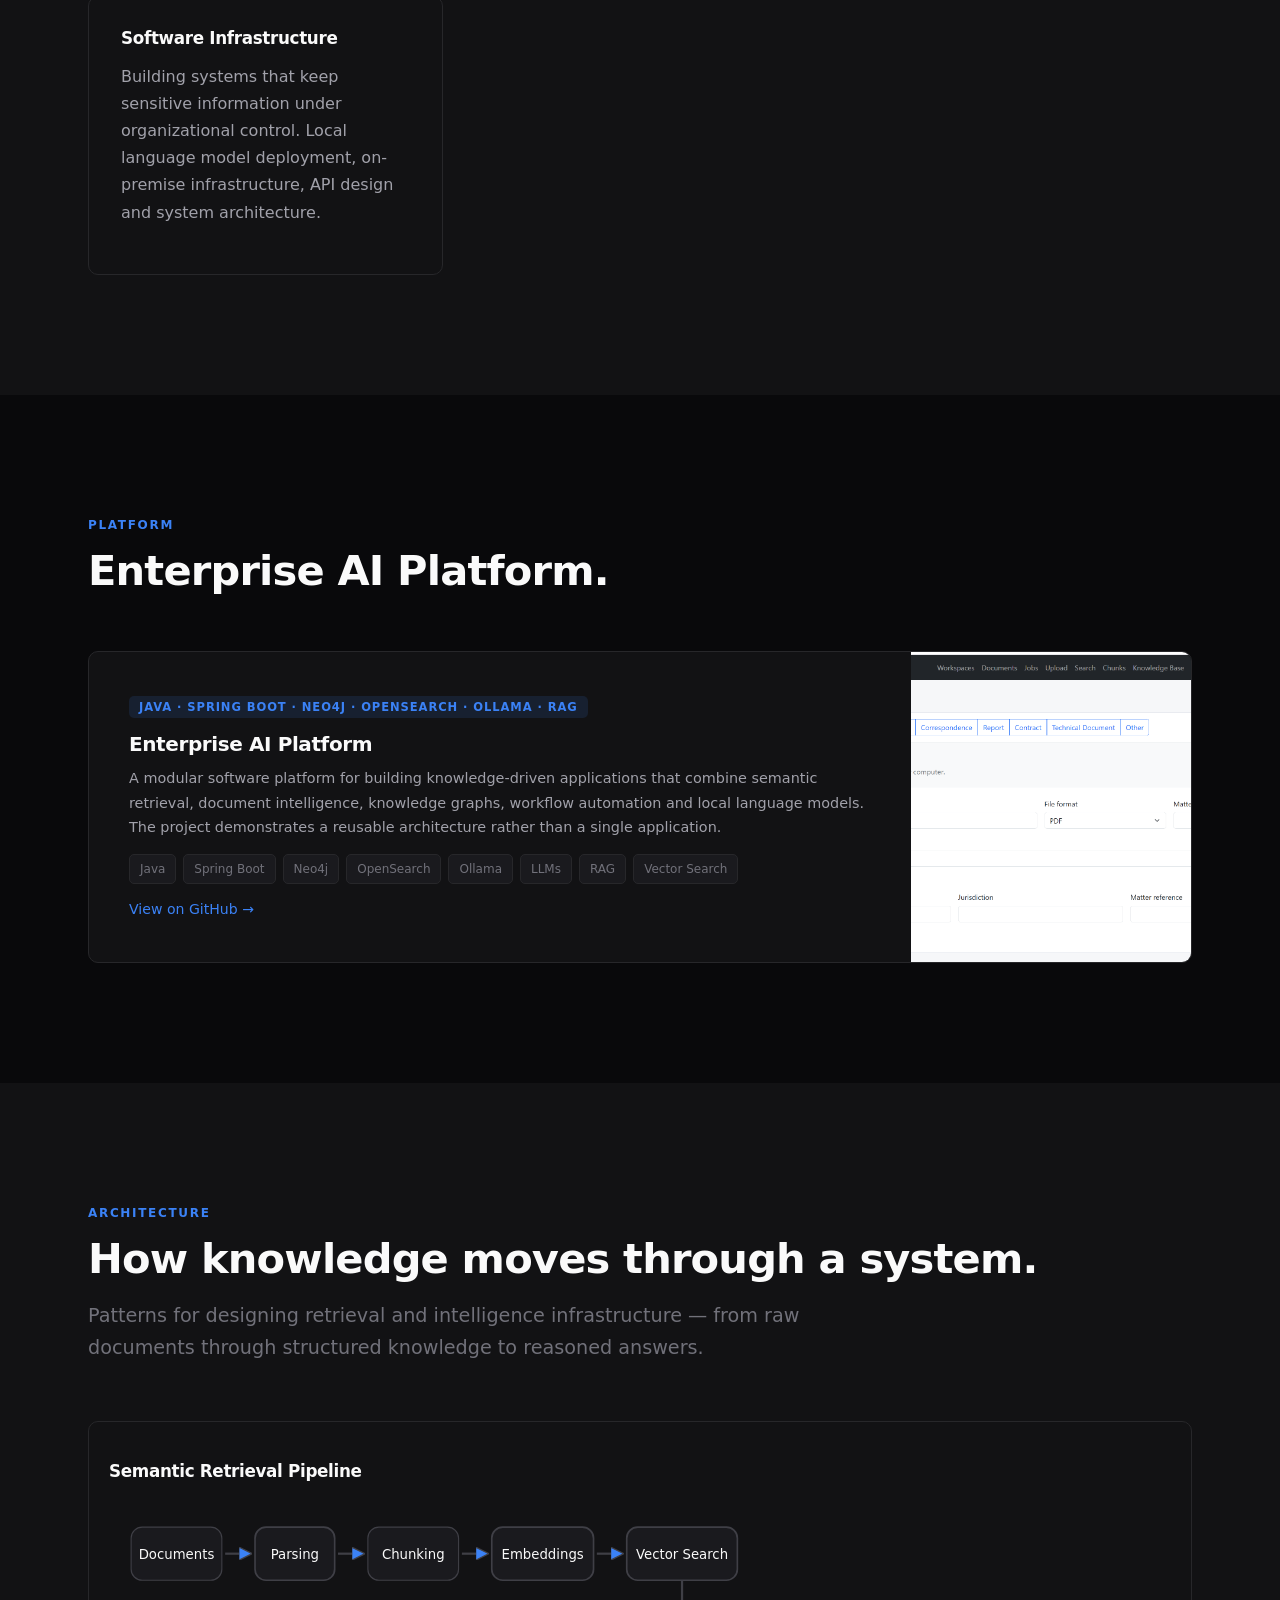
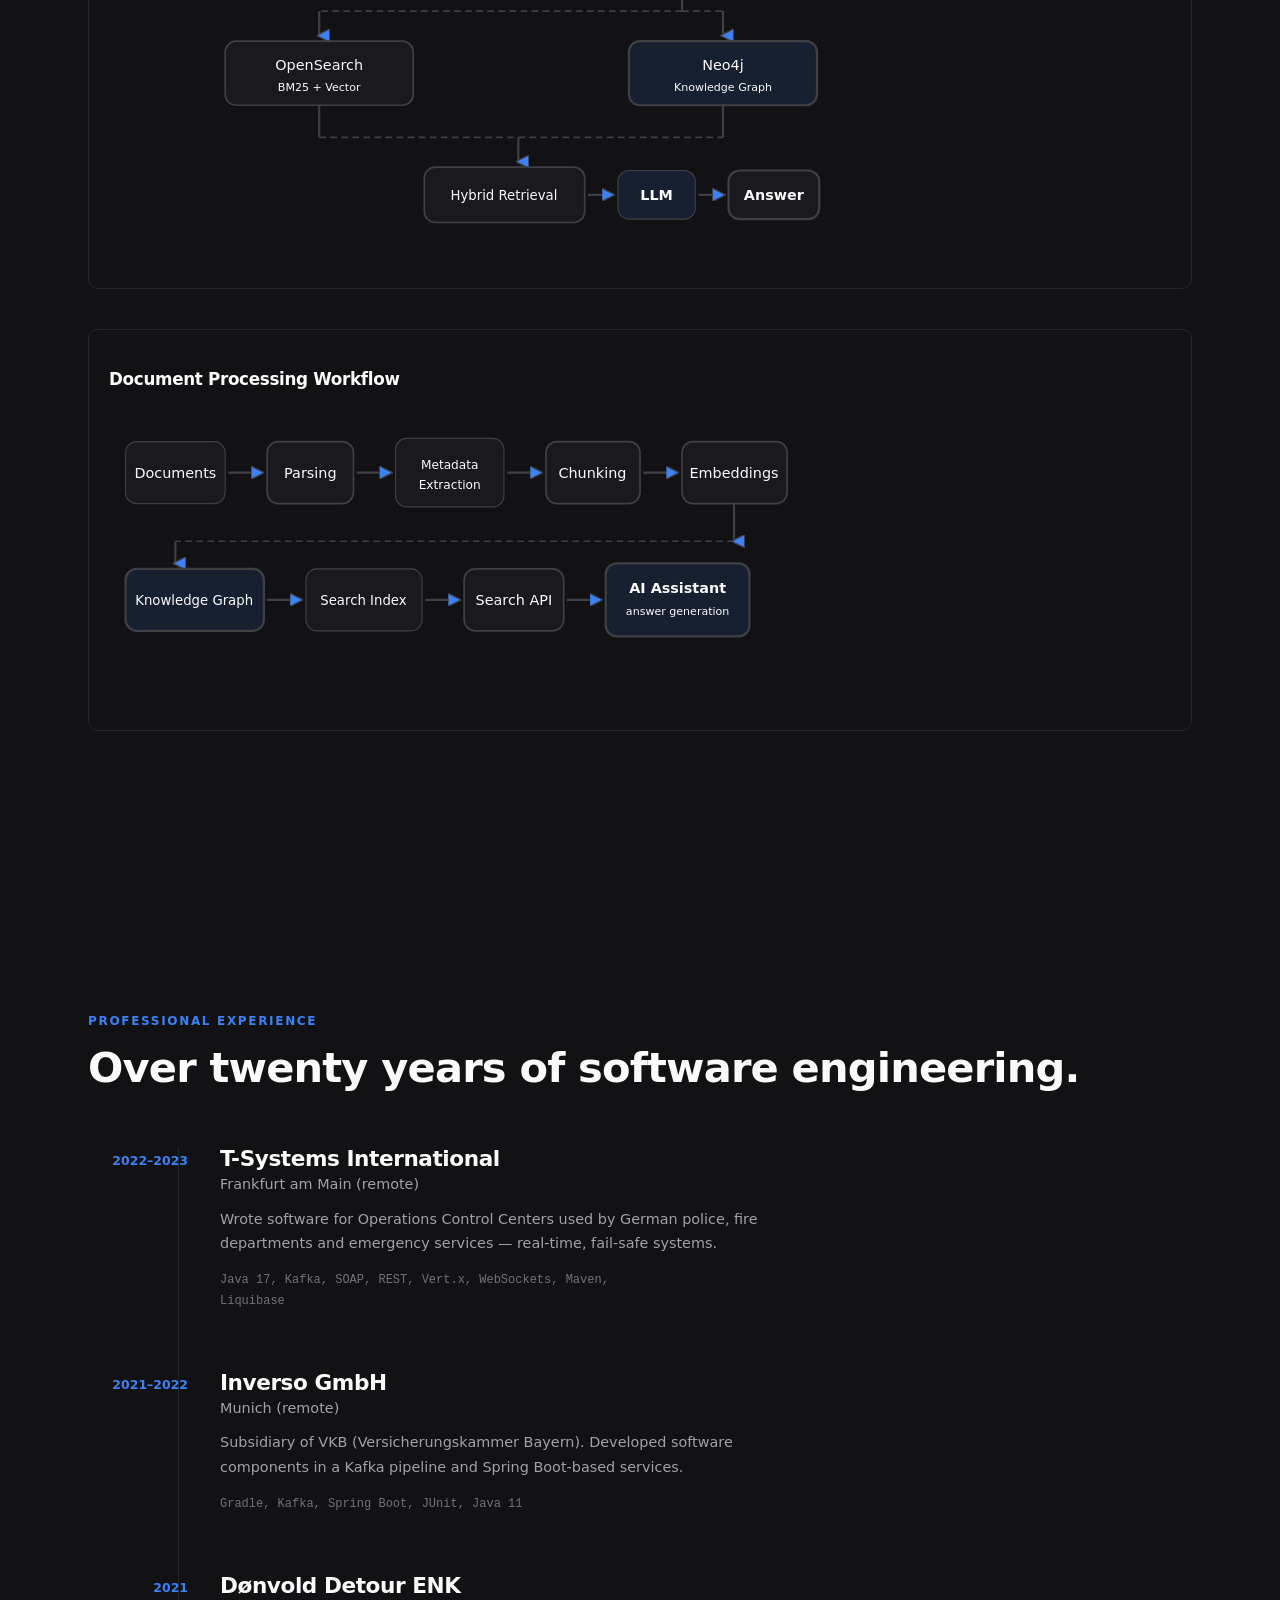
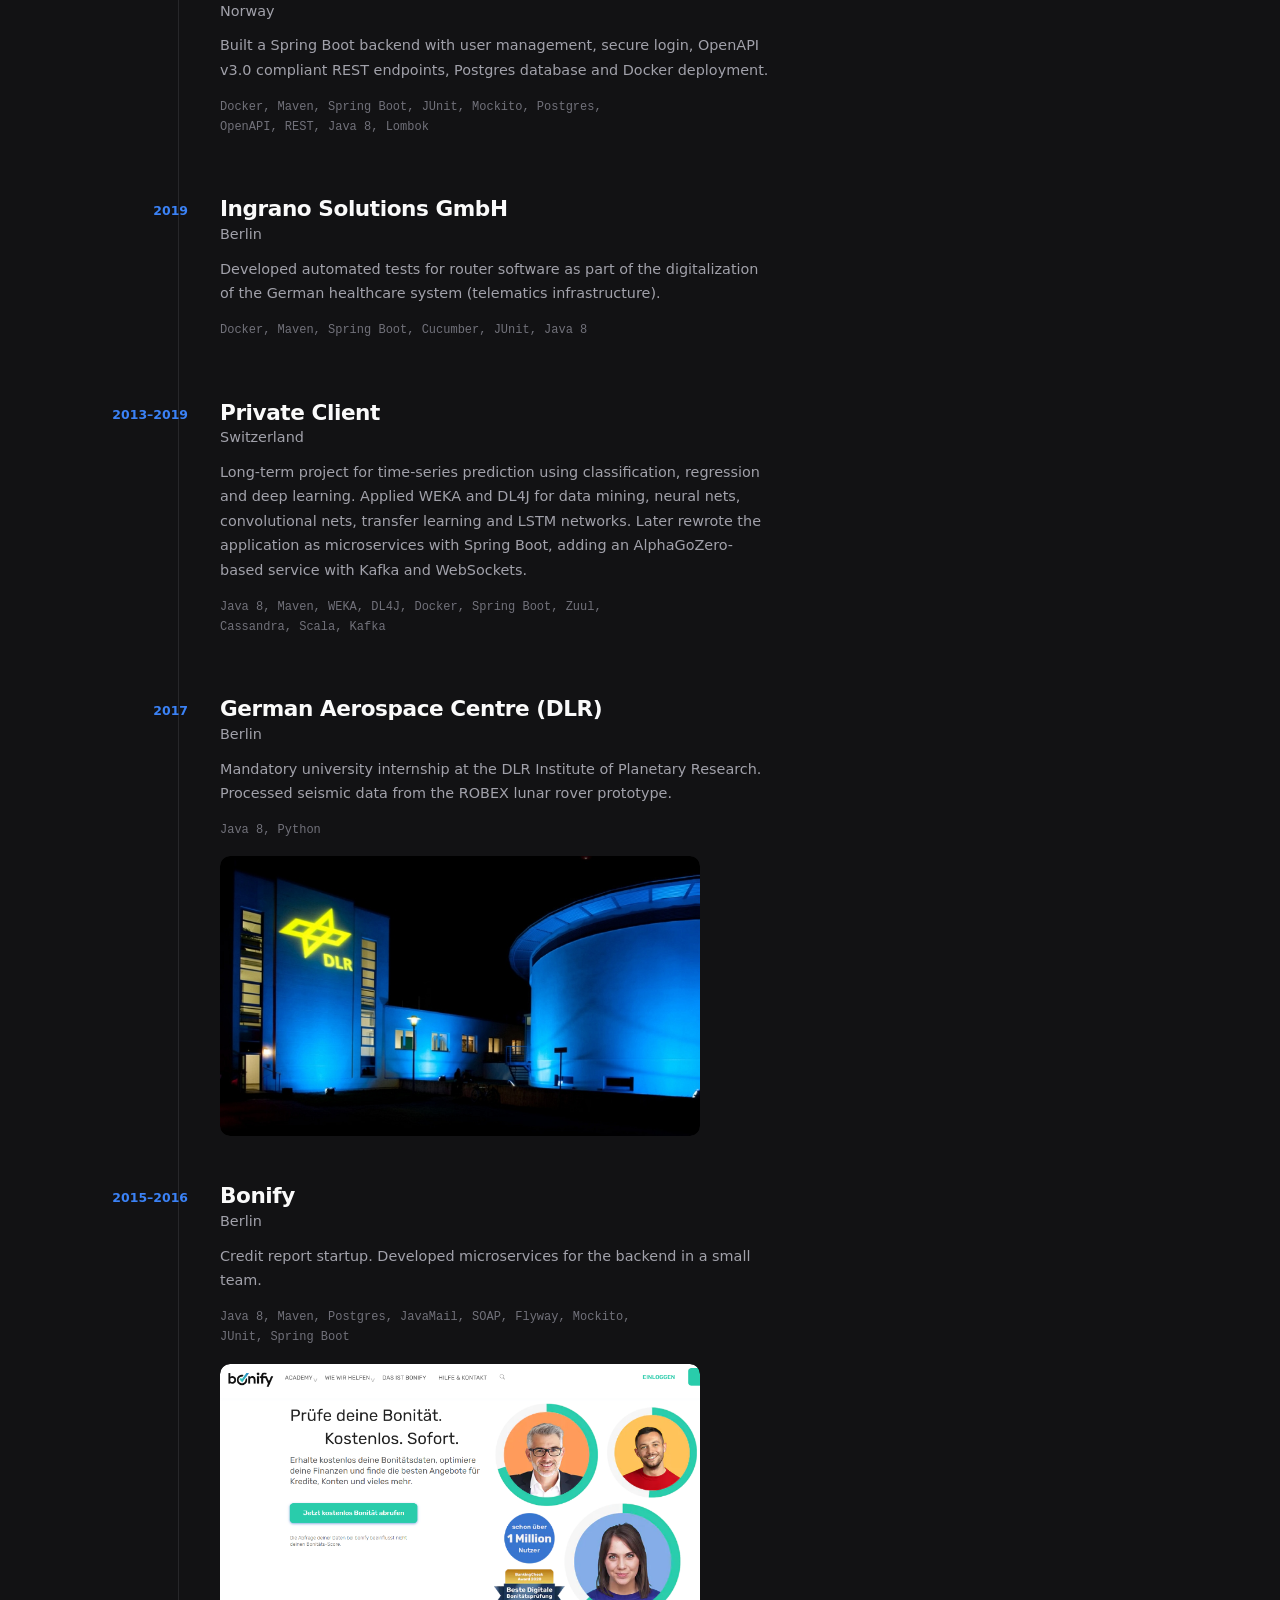
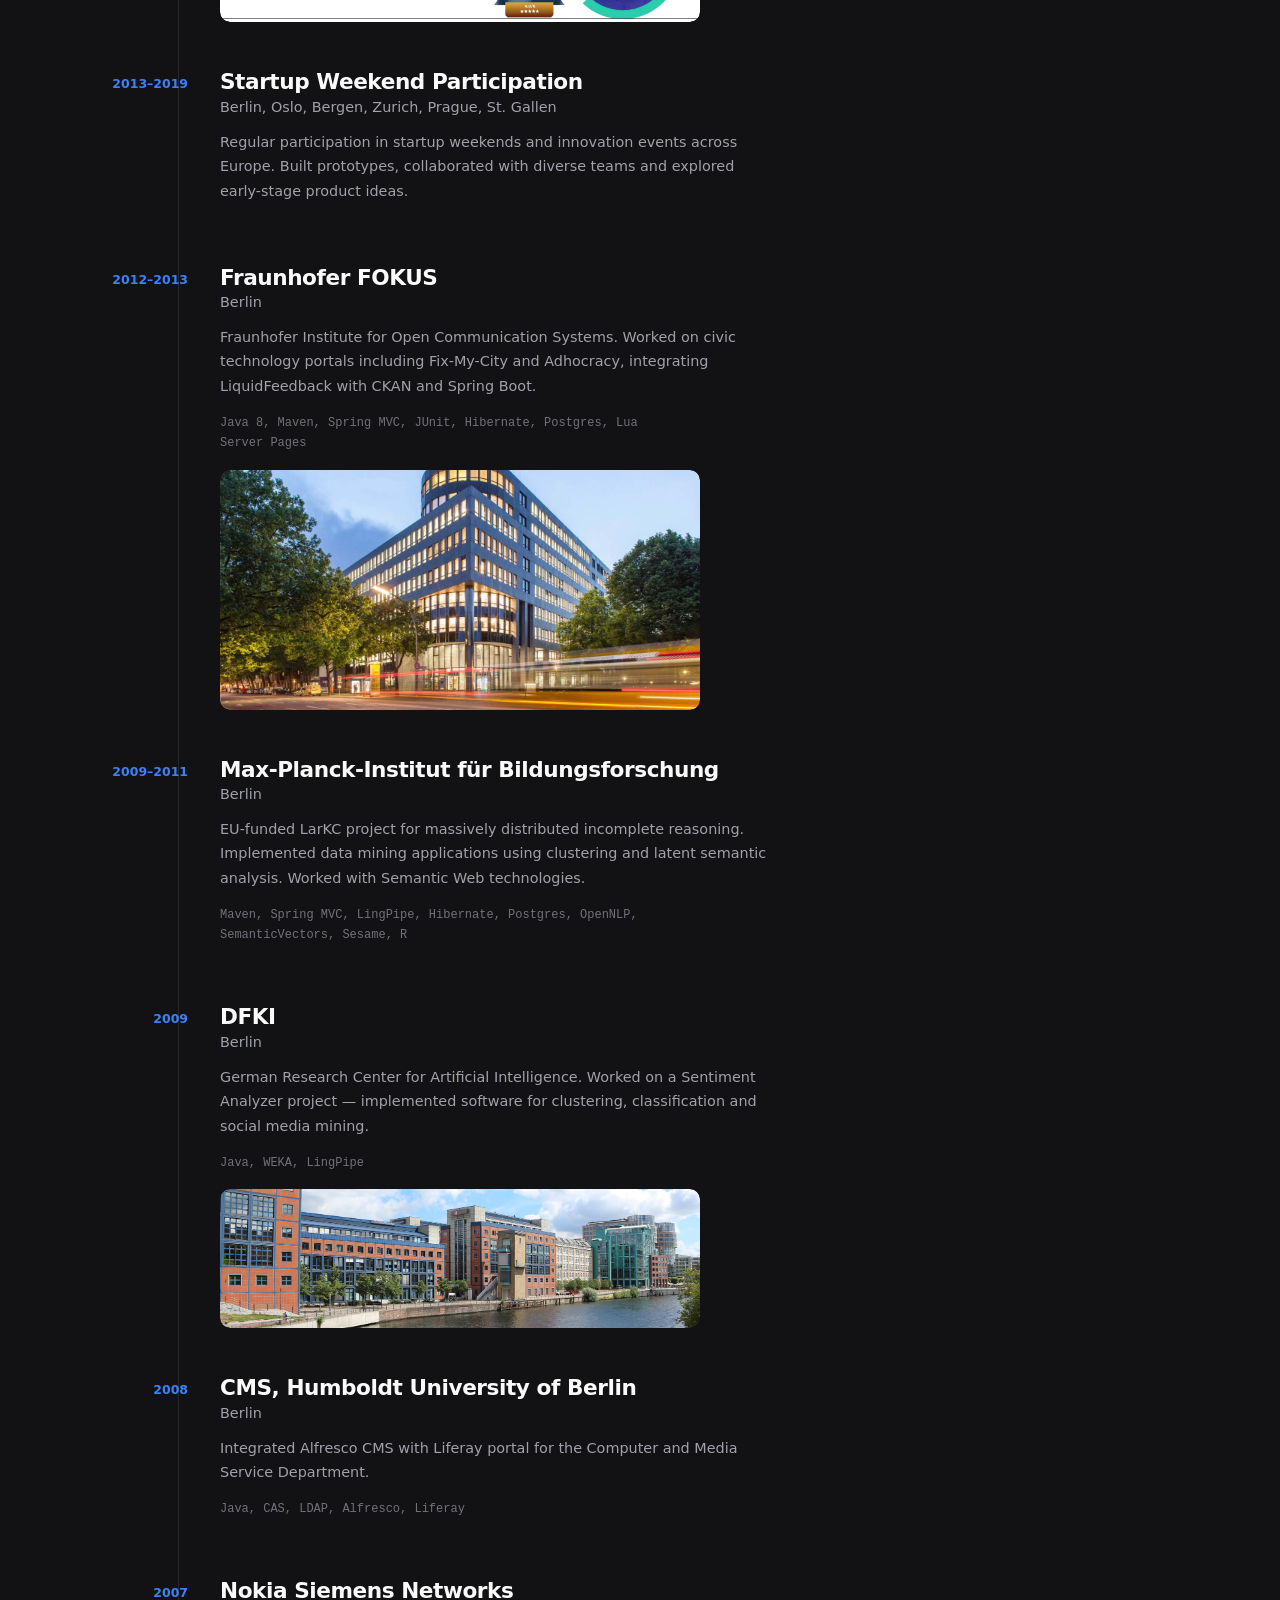
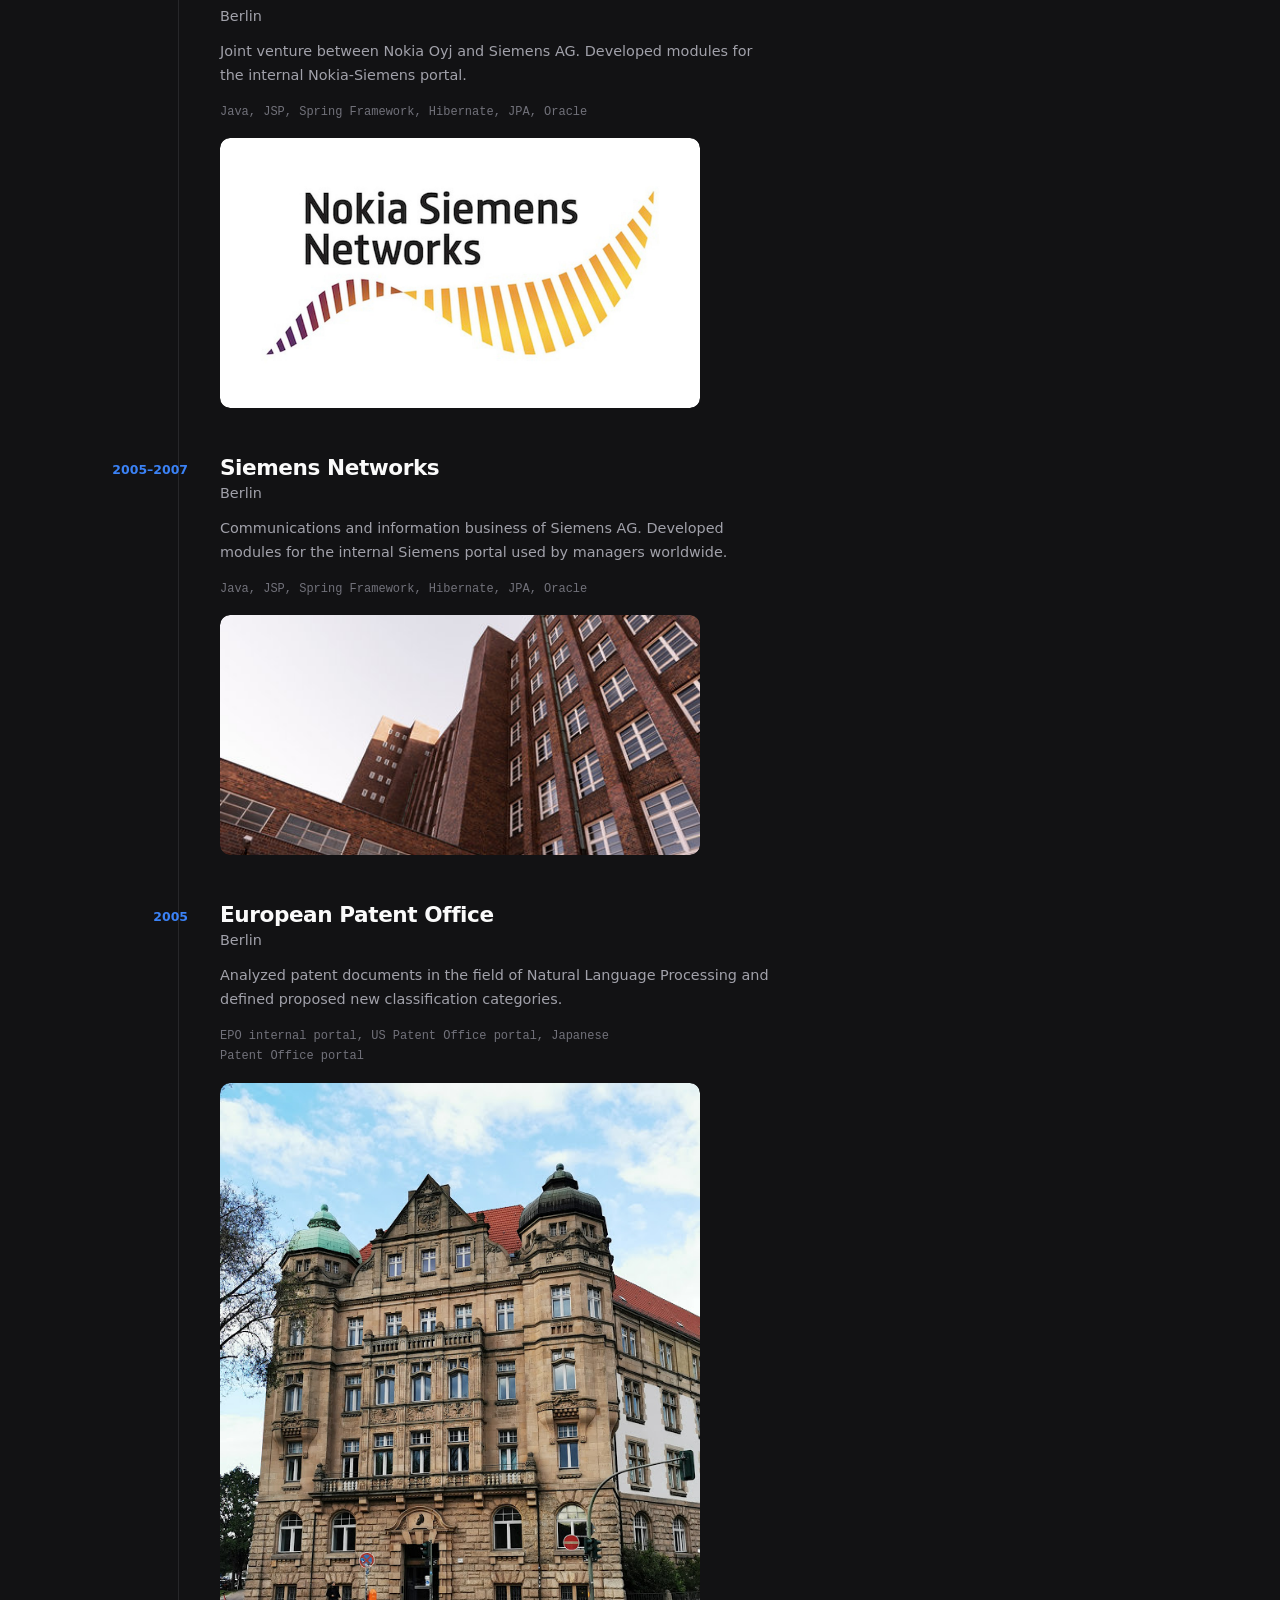
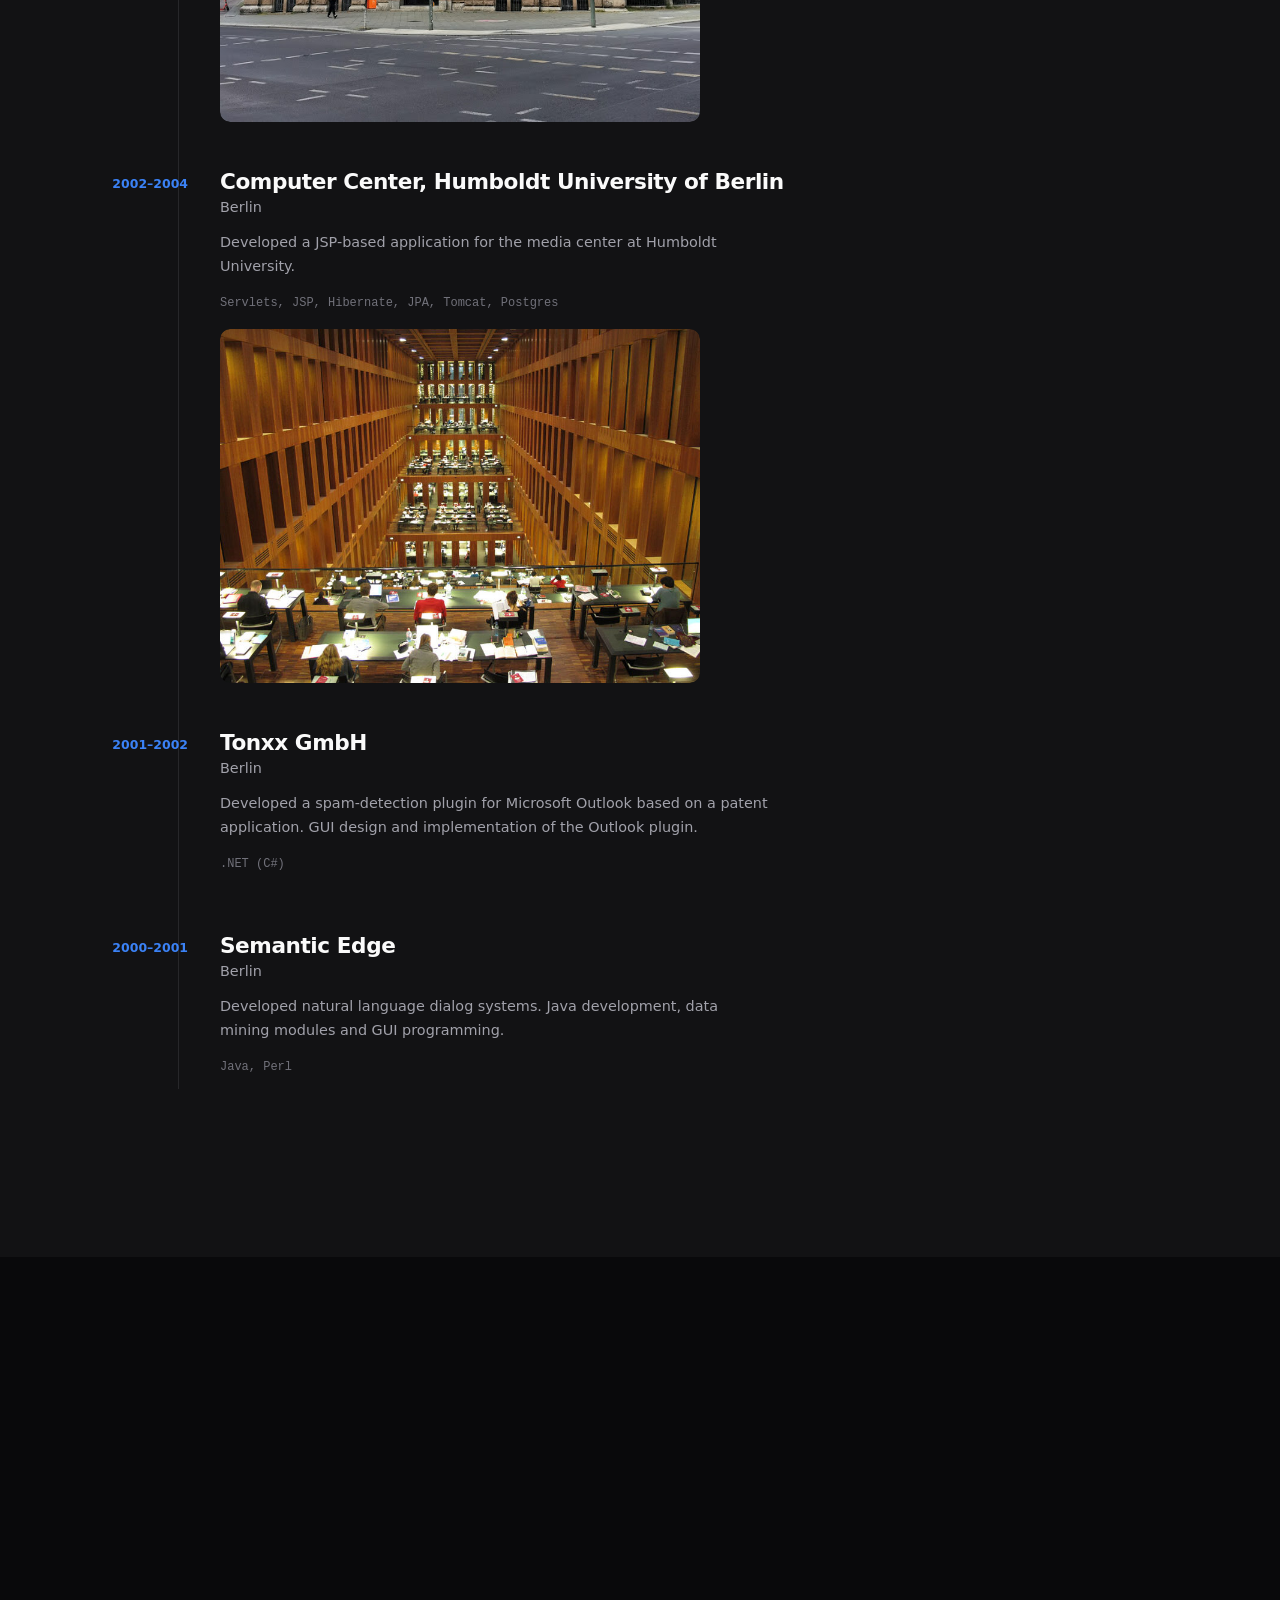
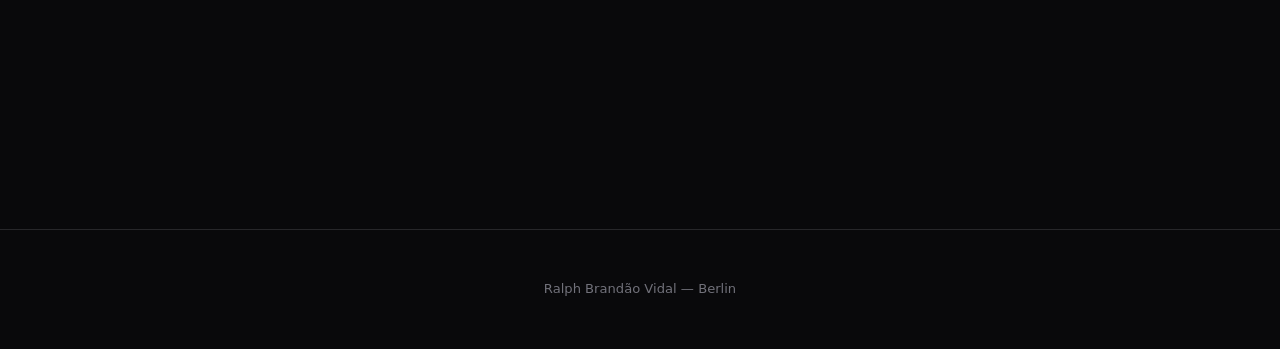
==== commit 32986453: "Final polish: rename nav, restructure sections, update diagrams, fix terminology - Rename "Ralph Vid" ====
--- a/index.html
+++ b/index.html
@@ -24,13 +24,13 @@
 
 <nav aria-label="Main navigation">
   <div class="wrap">
-    <a href="#" class="logo" aria-label="Home">Ralph Vidal</a>
+    <a href="#" class="logo" aria-label="Home">Ralph Brandao Vidal</a>
     <div class="nav-links">
-      <a href="#projects">Projects</a>
+      <a href="#projects">Platform</a>
       <a href="#architecture">Architecture</a>
-      <a href="#notes">Notes</a>
       <a href="#experience">Experience</a>
       <a href="#about">About</a>
+      <a href="#open-source">Open Source</a>
       <a href="#contact" class="nav-cta">Contact</a>
     </div>
   </div>
@@ -43,9 +43,9 @@
   <div class="wrap hero-inner">
     <p class="eyebrow">Berlin, Germany</p>
     <h1 id="hero-heading">Software Engineering<br><span class="accent">for Knowledge Systems</span></h1>
-    <p class="lead">Building software that helps organizations organize, retrieve and operationalize knowledge through semantic search, knowledge graphs, workflow automation and modern information systems.</p>
+    <p class="lead">Building software that helps organizations organize, retrieve and operationalize knowledge.</p>
     <div class="hero-actions">
-      <a href="#projects" class="btn btn-primary">View Projects</a>
+      <a href="#projects" class="btn btn-primary">View Platform</a>
     </div>
   </div>
 </section>
@@ -62,7 +62,7 @@
 
       <div class="cap-card reveal">
         <h3>Information Retrieval</h3>
-        <p>Finding relevant information across large, heterogeneous document collections. Hybrid search combining lexical matching with semantic understanding. Vector search, BM25, reranking, and query-time filtering.</p>
+        <p>Finding relevant information across large, heterogeneous document collections. Hybrid search combining lexical matching with semantic understanding. Vector search, BM25, reranking and query-time filtering.</p>
       </div>
 
       <div class="cap-card reveal reveal-delay-1">
@@ -84,11 +84,11 @@
   </div>
 </section>
 
-<!-- ═══════════ Flagship Project ═══════════ -->
+<!-- ═══════════ Platform ═══════════ -->
 <section id="projects" aria-labelledby="proj-heading">
   <div class="wrap">
     <div class="section-header reveal">
-      <p class="eyebrow">Flagship Project</p>
+      <p class="eyebrow">Platform</p>
       <h2 id="proj-heading">Enterprise AI Platform.</h2>
     </div>
 
@@ -122,60 +122,71 @@
 
     <div class="diagram reveal" aria-label="Semantic Retrieval Pipeline" role="img">
       <h3 style="margin-bottom:24px;font-size:1.05rem">Semantic Retrieval Pipeline</h3>
-      <svg viewBox="0 0 960 260" xmlns="http://www.w3.org/2000/svg">
+      <svg viewBox="0 0 960 310" xmlns="http://www.w3.org/2000/svg">
         <defs>
           <marker id="arrow" viewBox="0 0 10 10" refX="8" refY="5" markerWidth="6" markerHeight="6" orient="auto"><path d="M0,0 L10,5 L0,10 Z" fill="#3b82f6"/></marker>
           <marker id="arrow-down" viewBox="0 0 10 10" refX="5" refY="8" markerWidth="6" markerHeight="6" orient="auto"><path d="M0,0 L5,10 L10,0 Z" fill="#3b82f6"/></marker>
         </defs>
 
-        <!-- Row 1: Documents → Parsing → Chunking → Embeddings -->
-        <rect x="20" y="25" width="95" height="56" rx="10" fill="var(--bg3)" stroke="var(--border-light)"/>
-        <text x="67" y="58" text-anchor="middle" font-size="13" fill="#fafafa">Documents</text>
-
-        <line x1="118" y1="53" x2="148" y2="53" stroke="var(--accent)" stroke-width="2" marker-end="url(#arrow)"/>
-
-        <rect x="153" y="25" width="80" height="56" rx="10" fill="var(--bg3)" stroke="var(--accent)" stroke-width="1.5"/>
-        <text x="193" y="58" text-anchor="middle" font-size="13" fill="#fafafa">Parsing</text>
-
-        <line x1="236" y1="53" x2="266" y2="53" stroke="var(--accent)" stroke-width="2" marker-end="url(#arrow)"/>
-
-        <rect x="271" y="25" width="90" height="56" rx="10" fill="var(--bg3)" stroke="var(--border-light)"/>
-        <text x="316" y="58" text-anchor="middle" font-size="13" fill="#fafafa">Chunking</text>
-
-        <line x1="364" y1="53" x2="394" y2="53" stroke="var(--accent)" stroke-width="2" marker-end="url(#arrow)"/>
-
-        <rect x="399" y="25" width="100" height="56" rx="10" fill="var(--bg3)" stroke="var(--accent)" stroke-width="1.5"/>
-        <text x="449" y="58" text-anchor="middle" font-size="13" fill="#fafafa">Embeddings</text>
-
-        <!-- Connector: Embeddings ↓ to Vector Search -->
-        <line x1="449" y1="81" x2="449" y2="115" stroke="var(--accent)" stroke-width="2" marker-end="url(#arrow-down)"/>
-        <line x1="449" y1="115" x2="65" y2="115" stroke="var(--accent)" stroke-width="1.5" stroke-dasharray="6,4"/>
-        <line x1="65" y1="115" x2="65" y2="135" stroke="var(--accent)" stroke-width="2" marker-end="url(#arrow-down)"/>
-
-        <!-- Row 2: Vector Search → Knowledge Graph (Neo4j) → Hybrid Retrieval → LLM → Answer -->
-        <rect x="20" y="140" width="105" height="56" rx="10" fill="var(--bg3)" stroke="var(--accent)" stroke-width="1.5"/>
-        <text x="72" y="168" text-anchor="middle" font-size="12" fill="#fafafa">Vector Search</text>
-
-        <line x1="128" y1="168" x2="158" y2="168" stroke="var(--accent)" stroke-width="2" marker-end="url(#arrow)"/>
-
-        <rect x="163" y="135" width="140" height="66" rx="10" fill="var(--accent-dim)" stroke="var(--accent)" stroke-width="2"/>
-        <text x="233" y="162" text-anchor="middle" font-size="12" fill="#fafafa">Knowledge Graph</text>
-        <text x="233" y="182" text-anchor="middle" font-size="10" fill="var(--muted)">Neo4j</text>
-
-        <line x1="306" y1="168" x2="336" y2="168" stroke="var(--accent)" stroke-width="2" marker-end="url(#arrow)"/>
-
-        <rect x="341" y="140" width="125" height="56" rx="10" fill="var(--bg3)" stroke="var(--accent)" stroke-width="1.5"/>
-        <text x="403" y="168" text-anchor="middle" font-size="12" fill="#fafafa">Hybrid Retrieval</text>
-
-        <line x1="469" y1="168" x2="499" y2="168" stroke="var(--accent)" stroke-width="2" marker-end="url(#arrow)"/>
-
-        <rect x="504" y="145" width="70" height="46" rx="10" fill="var(--accent-dim)" stroke="var(--accent)"/>
-        <text x="539" y="173" text-anchor="middle" font-size="13" fill="#3b82f6" font-weight="600">LLM</text>
-
-        <line x1="577" y1="168" x2="607" y2="168" stroke="var(--accent)" stroke-width="2" marker-end="url(#arrow)"/>
-
-        <rect x="612" y="145" width="80" height="46" rx="10" fill="var(--bg3)" stroke="var(--accent)" stroke-width="2"/>
-        <text x="652" y="173" text-anchor="middle" font-size="13" fill="#fafafa" font-weight="600">Answer</text>
+        <!-- Row 1: Documents → Parsing → Chunking → Embeddings → Vector Search -->
+        <rect x="20" y="20" width="82" height="48" rx="10" fill="var(--bg3)" stroke="var(--border-light)"/>
+        <text x="61" y="49" text-anchor="middle" font-size="12" fill="#fafafa">Documents</text>
+
+        <line x1="105" y1="44" x2="127" y2="44" stroke="var(--accent)" stroke-width="2" marker-end="url(#arrow)"/>
+
+        <rect x="132" y="20" width="72" height="48" rx="10" fill="var(--bg3)" stroke="var(--accent)" stroke-width="1.5"/>
+        <text x="168" y="49" text-anchor="middle" font-size="12" fill="#fafafa">Parsing</text>
+
+        <line x1="207" y1="44" x2="229" y2="44" stroke="var(--accent)" stroke-width="2" marker-end="url(#arrow)"/>
+
+        <rect x="234" y="20" width="82" height="48" rx="10" fill="var(--bg3)" stroke="var(--border-light)"/>
+        <text x="275" y="49" text-anchor="middle" font-size="12" fill="#fafafa">Chunking</text>
+
+        <line x1="319" y1="44" x2="341" y2="44" stroke="var(--accent)" stroke-width="2" marker-end="url(#arrow)"/>
+
+        <rect x="346" y="20" width="92" height="48" rx="10" fill="var(--bg3)" stroke="var(--accent)" stroke-width="1.5"/>
+        <text x="392" y="49" text-anchor="middle" font-size="12" fill="#fafafa">Embeddings</text>
+
+        <line x1="441" y1="44" x2="463" y2="44" stroke="var(--accent)" stroke-width="2" marker-end="url(#arrow)"/>
+
+        <rect x="468" y="20" width="100" height="48" rx="10" fill="var(--bg3)" stroke="var(--accent)" stroke-width="1.5"/>
+        <text x="518" y="49" text-anchor="middle" font-size="12" fill="#fafafa">Vector Search</text>
+
+        <!-- Connector: Vector Search ↓ splits to OpenSearch and Neo4j in parallel -->
+        <line x1="518" y1="68" x2="518" y2="96" stroke="var(--accent)" stroke-width="2"/>
+        <line x1="518" y1="96" x2="190" y2="96" stroke="var(--accent)" stroke-width="1.5" stroke-dasharray="6,4"/>
+        <line x1="518" y1="96" x2="555" y2="96" stroke="var(--accent)" stroke-width="1.5" stroke-dasharray="6,4"/>
+        <line x1="190" y1="96" x2="190" y2="118" stroke="var(--accent)" stroke-width="2" marker-end="url(#arrow-down)"/>
+        <line x1="555" y1="96" x2="555" y2="118" stroke="var(--accent)" stroke-width="2" marker-end="url(#arrow-down)"/>
+
+        <!-- Row 2: OpenSearch and Neo4j as parallel information sources -->
+        <rect x="105" y="123" width="170" height="58" rx="10" fill="var(--bg3)" stroke="var(--accent)" stroke-width="1.5"/>
+        <text x="190" y="149" text-anchor="middle" font-size="13" fill="#fafafa">OpenSearch</text>
+        <text x="190" y="168" text-anchor="middle" font-size="10" fill="var(--muted)">BM25 + Vector</text>
+
+        <rect x="470" y="123" width="170" height="58" rx="10" fill="var(--accent-dim)" stroke="var(--accent)" stroke-width="2"/>
+        <text x="555" y="149" text-anchor="middle" font-size="13" fill="#fafafa">Neo4j</text>
+        <text x="555" y="168" text-anchor="middle" font-size="10" fill="var(--muted)">Knowledge Graph</text>
+
+        <!-- Connectors: both OpenSearch and Neo4j converge into Hybrid Retrieval -->
+        <line x1="190" y1="181" x2="190" y2="210" stroke="var(--accent)" stroke-width="2"/>
+        <line x1="555" y1="181" x2="555" y2="210" stroke="var(--accent)" stroke-width="2"/>
+        <line x1="190" y1="210" x2="555" y2="210" stroke="var(--accent)" stroke-width="1.5" stroke-dasharray="6,4"/>
+        <line x1="370" y1="210" x2="370" y2="232" stroke="var(--accent)" stroke-width="2" marker-end="url(#arrow-down)"/>
+
+        <!-- Row 3: Hybrid Retrieval → LLM → Answer -->
+        <rect x="285" y="237" width="145" height="50" rx="10" fill="var(--bg3)" stroke="var(--accent)" stroke-width="1.5"/>
+        <text x="357" y="267" text-anchor="middle" font-size="12" fill="#fafafa">Hybrid Retrieval</text>
+
+        <line x1="433" y1="262" x2="455" y2="262" stroke="var(--accent)" stroke-width="2" marker-end="url(#arrow)"/>
+
+        <rect x="460" y="240" width="70" height="44" rx="10" fill="var(--accent-dim)" stroke="var(--accent)"/>
+        <text x="495" y="267" text-anchor="middle" font-size="13" fill="#3b82f6" font-weight="600">LLM</text>
+
+        <line x1="533" y1="262" x2="555" y2="262" stroke="var(--accent)" stroke-width="2" marker-end="url(#arrow)"/>
+
+        <rect x="560" y="240" width="82" height="44" rx="10" fill="var(--bg3)" stroke="var(--accent)" stroke-width="2"/>
+        <text x="601" y="267" text-anchor="middle" font-size="13" fill="#fafafa" font-weight="600">Answer</text>
       </svg>
     </div>
 
@@ -185,7 +196,6 @@
         <defs>
           <marker id="arrow2" viewBox="0 0 10 10" refX="8" refY="5" markerWidth="6" markerHeight="6" orient="auto"><path d="M0,0 L10,5 L0,10 Z" fill="#3b82f6"/></marker>
           <marker id="arrow-down2" viewBox="0 0 10 10" refX="5" refY="8" markerWidth="6" markerHeight="6" orient="auto"><path d="M0,0 L5,10 L10,0 Z" fill="#3b82f6"/></marker>
-          <marker id="arrow-up2" viewBox="0 0 10 10" refX="5" refY="2" markerWidth="6" markerHeight="6" orient="auto"><path d="M0,10 L5,0 L10,10 Z" fill="#3b82f6"/></marker>
         </defs>
 
         <!-- Row 1: Documents → Parsing → Metadata Extraction → Chunking → Embeddings -->
@@ -213,13 +223,13 @@
         <rect x="518" y="25" width="95" height="56" rx="10" fill="var(--bg3)" stroke="var(--accent)" stroke-width="1.5"/>
         <text x="565" y="58" text-anchor="middle" font-size="13" fill="#fafafa">Embeddings</text>
 
-        <!-- Connector: Embeddings ↓ to Knowledge Graph and Search Index -->
+        <!-- Connector: Embeddings ↓ to Knowledge Graph -->
         <line x1="565" y1="81" x2="565" y2="115" stroke="var(--accent)" stroke-width="2" marker-end="url(#arrow-down2)"/>
 
-        <line x1="565" y1="115" x2="50" y2="115" stroke="var(--accent)" stroke-width="1.5" stroke-dasharray="6,4"/>
-        <line x1="50" y1="115" x2="50" y2="135" stroke="var(--accent)" stroke-width="2" marker-end="url(#arrow-down2)"/>
-
-        <!-- Row 2: Knowledge Graph → Search Index → Retrieval → AI Assistant -->
+        <line x1="565" y1="115" x2="60" y2="115" stroke="var(--accent)" stroke-width="1.5" stroke-dasharray="6,4"/>
+        <line x1="60" y1="115" x2="60" y2="135" stroke="var(--accent)" stroke-width="2" marker-end="url(#arrow-down2)"/>
+
+        <!-- Row 2: Knowledge Graph → Search Index → Search API → AI Assistant -->
         <rect x="15" y="140" width="125" height="56" rx="10" fill="var(--accent-dim)" stroke="var(--accent)" stroke-width="2"/>
         <text x="77" y="173" text-anchor="middle" font-size="12" fill="#fafafa">Knowledge Graph</text>
 
@@ -231,7 +241,7 @@
         <line x1="286" y1="168" x2="316" y2="168" stroke="var(--accent)" stroke-width="2" marker-end="url(#arrow2)"/>
 
         <rect x="321" y="140" width="90" height="56" rx="10" fill="var(--bg3)" stroke="var(--accent)" stroke-width="1.5"/>
-        <text x="366" y="173" text-anchor="middle" font-size="13" fill="#fafafa">Retrieval</text>
+        <text x="366" y="173" text-anchor="middle" font-size="13" fill="#fafafa">Search API</text>
 
         <line x1="414" y1="168" x2="444" y2="168" stroke="var(--accent)" stroke-width="2" marker-end="url(#arrow2)"/>
 
@@ -243,42 +253,6 @@
   </div>
 </section>
 
-<!-- ═══════════ Engineering Notes ═══════════ -->
-<section id="notes" aria-labelledby="notes-heading">
-  <div class="wrap">
-    <div class="section-header reveal">
-      <p class="eyebrow">Engineering Notes</p>
-      <h2 id="notes-heading">Technical essays.</h2>
-      <p class="lead">Notes on problems, architectures, trade-offs and engineering decisions — not customer success stories.</p>
-    </div>
-
-    <div class="services-grid">
-
-      <article class="service-card reveal">
-        <div class="num">01</div>
-        <h3>Enterprise Search Architecture</h3>
-        <p>Designing federated search across heterogeneous document repositories. Connector-based ingestion, access control mapping, and query-time permission filtering with OpenSearch.</p>
-        <a href="projects/enterprise-search.html" style="display:inline-flex;align-items:center;gap:6px;margin-top:12px;font-weight:500;font-size:0.88rem">Read more &rarr;</a>
-      </article>
-
-      <article class="service-card reveal reveal-delay-1">
-        <div class="num">02</div>
-        <h3>Geospatial Search with PostGIS</h3>
-        <p>Proximity-based search using PostGIS spatial extensions with Spring Boot and Hibernate Spatial. Coordinate reference systems, spatial queries and the unit conversion problem.</p>
-        <a href="projects/semantic-platform.html" style="display:inline-flex;align-items:center;gap:6px;margin-top:12px;font-weight:500;font-size:0.88rem">Read more &rarr;</a>
-      </article>
-
-      <article class="service-card reveal reveal-delay-2">
-        <div class="num">03</div>
-        <h3>Satellite Image Classification</h3>
-        <p>Transfer learning with DL4J and a pre-trained VGG16 model for classifying satellite imagery. When to reuse pre-trained features versus training from scratch.</p>
-        <a href="projects/workflow-ai.html" style="display:inline-flex;align-items:center;gap:6px;margin-top:12px;font-weight:500;font-size:0.88rem">Read more &rarr;</a>
-      </article>
-
-    </div>
-  </div>
-</section>
-
 <!-- ═══════════ Professional Experience ═══════════ -->
 <section id="experience" class="bg-mid" aria-labelledby="exp-heading">
   <div class="wrap">
@@ -304,7 +278,7 @@
         <div class="timeline-content">
           <h3>Inverso GmbH</h3>
           <p class="timeline-context">Munich (remote)</p>
-          <p>Subsidiary of VKB (Versicherungskammer Bayern), developing application solutions for insurance companies. Developed software components in a Kafka pipeline and Spring Boot-based services.</p>
+          <p>Subsidiary of VKB (Versicherungskammer Bayern). Developed software components in a Kafka pipeline and Spring Boot-based services.</p>
           <p class="timeline-stack">Gradle, Kafka, Spring Boot, JUnit, Java 11</p>
         </div>
       </div>
@@ -314,7 +288,7 @@
         <div class="timeline-content">
           <h3>Dønvold Detour ENK</h3>
           <p class="timeline-context">Norway</p>
-          <p>Built the architecture and implementation of a Spring Boot backend with user management, secure login, OpenAPI v3.0 compliant REST endpoints, Postgres database and Docker deployment.</p>
+          <p>Built a Spring Boot backend with user management, secure login, OpenAPI v3.0 compliant REST endpoints, Postgres database and Docker deployment.</p>
           <p class="timeline-stack">Docker, Maven, Spring Boot, JUnit, Mockito, Postgres, OpenAPI, REST, Java 8, Lombok</p>
         </div>
       </div>
@@ -334,7 +308,7 @@
         <div class="timeline-content">
           <h3>Private Client</h3>
           <p class="timeline-context">Switzerland</p>
-          <p>Long-term project for time-series prediction using classification, regression and deep learning. Built applications with over 100 data mining algorithms from the WEKA library and deep learning algorithms from DL4J — neural nets, convolutional nets, transfer learning and LSTM networks. Later rewrote the application as microservices with a Thymeleaf frontend and Spring Boot backend, adding an AlphaGoZero-based service adapted with Kafka and WebSockets.</p>
+          <p>Long-term project for time-series prediction using classification, regression and deep learning. Applied WEKA and DL4J for data mining, neural nets, convolutional nets, transfer learning and LSTM networks. Later rewrote the application as microservices with Spring Boot, adding an AlphaGoZero-based service with Kafka and WebSockets.</p>
           <p class="timeline-stack">Java 8, Maven, WEKA, DL4J, Docker, Spring Boot, Zuul, Cassandra, Scala, Kafka</p>
         </div>
       </div>
@@ -344,7 +318,7 @@
         <div class="timeline-content">
           <h3>German Aerospace Centre (DLR)</h3>
           <p class="timeline-context">Berlin</p>
-          <p>Mandatory university internship at the DLR Institute of Planetary Research. Processed seismic data from the ROBEX lunar rover prototype, part of the Helmholtz-Robex Alliance.</p>
+          <p>Mandatory university internship at the DLR Institute of Planetary Research. Processed seismic data from the ROBEX lunar rover prototype.</p>
           <p class="timeline-stack">Java 8, Python</p>
           <div class="timeline-img"><img src="assets/img/research/DLR1.jpg" alt="DLR German Aerospace Centre" loading="lazy"></div>
         </div>
@@ -375,7 +349,7 @@
         <div class="timeline-content">
           <h3>Fraunhofer FOKUS</h3>
           <p class="timeline-context">Berlin</p>
-          <p>Fraunhofer Institute for Open Communication Systems. Worked on the Fix-My-City and Adhocracy portals — installed and maintained LiquidFeedback and Adhocracy, integrated LiquidFeedback with CKAN, and connected FixMyCity with LiquidFeedback using Spring Boot.</p>
+          <p>Fraunhofer Institute for Open Communication Systems. Worked on civic technology portals including Fix-My-City and Adhocracy, integrating LiquidFeedback with CKAN and Spring Boot.</p>
           <p class="timeline-stack">Java 8, Maven, Spring MVC, JUnit, Hibernate, Postgres, Lua Server Pages</p>
           <div class="timeline-img"><img src="assets/img/research/FOKUS_Geb-ude_970x485.jpg" alt="Fraunhofer FOKUS" loading="lazy"></div>
         </div>
@@ -386,7 +360,7 @@
         <div class="timeline-content">
           <h3>Max-Planck-Institut für Bildungsforschung</h3>
           <p class="timeline-context">Berlin</p>
-          <p>Worked on the EU-funded LarKC (Large Knowledge Collider) project — a platform for massively distributed incomplete reasoning. Implemented data mining applications using clustering and latent semantic analysis, and worked with Semantic Web technologies.</p>
+          <p>EU-funded LarKC project for massively distributed incomplete reasoning. Implemented data mining applications using clustering and latent semantic analysis. Worked with Semantic Web technologies.</p>
           <p class="timeline-stack">Maven, Spring MVC, LingPipe, Hibernate, Postgres, OpenNLP, SemanticVectors, Sesame, R</p>
         </div>
       </div>
@@ -407,7 +381,7 @@
         <div class="timeline-content">
           <h3>CMS, Humboldt University of Berlin</h3>
           <p class="timeline-context">Berlin</p>
-          <p>Integrated the Alfresco content management system with the Liferay portal for students at Humboldt University (at the time over 15,000 students), for the Computer and Media Service Department.</p>
+          <p>Integrated Alfresco CMS with Liferay portal for the Computer and Media Service Department.</p>
           <p class="timeline-stack">Java, CAS, LDAP, Alfresco, Liferay</p>
         </div>
       </div>
@@ -428,7 +402,7 @@
         <div class="timeline-content">
           <h3>Siemens Networks</h3>
           <p class="timeline-context">Berlin</p>
-          <p>Communications and information business of Siemens AG. Developed modules for the internal Siemens portal used by Siemens managers worldwide to manage their projects.</p>
+          <p>Communications and information business of Siemens AG. Developed modules for the internal Siemens portal used by managers worldwide.</p>
           <p class="timeline-stack">Java, JSP, Spring Framework, Hibernate, JPA, Oracle</p>
           <div class="timeline-img"><img src="assets/img/enterprise/Simens.jpg" alt="Siemens" loading="lazy"></div>
         </div>
@@ -439,7 +413,7 @@
         <div class="timeline-content">
           <h3>European Patent Office</h3>
           <p class="timeline-context">Berlin</p>
-          <p>Analyzed patent documents in the field of Natural Language Processing and defined proposed new classification categories. Each document was read and understood within 12 minutes as part of the reclassification effort.</p>
+          <p>Analyzed patent documents in the field of Natural Language Processing and defined proposed new classification categories.</p>
           <p class="timeline-stack">EPO internal portal, US Patent Office portal, Japanese Patent Office portal</p>
           <div class="timeline-img"><img src="assets/img/research/EPO_BERLIN.jpg" alt="European Patent Office Berlin" loading="lazy"></div>
         </div>
@@ -461,7 +435,7 @@
         <div class="timeline-content">
           <h3>Tonxx GmbH</h3>
           <p class="timeline-context">Berlin</p>
-          <p>Developed a spam-detection plugin for Microsoft Outlook based on a patent application. Responsible for GUI design and implementation of the Outlook plugin.</p>
+          <p>Developed a spam-detection plugin for Microsoft Outlook based on a patent application. GUI design and implementation of the Outlook plugin.</p>
           <p class="timeline-stack">.NET (C#)</p>
         </div>
       </div>
@@ -471,7 +445,7 @@
         <div class="timeline-content">
           <h3>Semantic Edge</h3>
           <p class="timeline-context">Berlin</p>
-          <p>Developed natural language dialog systems. Worked on Java development, data mining modules and GUI programming.</p>
+          <p>Developed natural language dialog systems. Java development, data mining modules and GUI programming.</p>
           <p class="timeline-stack">Java, Perl</p>
         </div>
       </div>
@@ -489,7 +463,7 @@
         <h2 id="about-heading">Ralph Brandão Vidal</h2>
         <p class="location">Berlin, Germany</p>
         <p>Over twenty years of software engineering, with work spanning natural language processing, information retrieval, knowledge representation, enterprise software and machine learning.</p>
-        <p>My focus is building systems that help organizations preserve, organize and operationalize knowledge. This has led from early work in content management and enterprise portals through semantic search and knowledge graphs to the integration of local language models into knowledge systems. Artificial Intelligence is one component of these systems — not the purpose of the systems themselves.</p>
+        <p>My focus is building systems that help organizations preserve, organize and operationalize knowledge. This has led from early work in content management and enterprise portals through semantic search and knowledge graphs to the integration of local language models into knowledge systems. Machine learning and language models are components of these systems — not the systems themselves.</p>
         <p>Advanced studies (Hauptstudium) in Computer Science at Humboldt University of Berlin. M.Sc. in Geological Sciences (Geophysics), Freie Universität Berlin. Native Portuguese speaker. Fluent in German and English.</p>
         <p style="margin-top:24px">
           <span style="display:inline-block;padding:6px 14px;background:var(--bg2);border:1px solid var(--border);border-radius:6px;font-size:0.82rem;color:var(--text2);margin:3px">Java</span>
@@ -514,17 +488,9 @@
       <h2 id="contact-heading">Get in touch.</h2>
     </div>
     <div class="contact-grid reveal">
-      <a href="https://github.com/rbvidal" class="contact-link" target="_blank" rel="noopener">
-        <div class="label">GitHub</div>
-        <div>github.com/rbvidal</div>
-      </a>
       <a href="https://www.linkedin.com/in/ralphbrandaovidal/" class="contact-link" target="_blank" rel="noopener">
         <div class="label">LinkedIn</div>
-        <div>linkedin.com/in/rbvidal</div>
-      </a>
-      <a href="https://gitlab.com/rb2000" class="contact-link" target="_blank" rel="noopener">
-        <div class="label">GitLab</div>
-        <div>gitlab.com/rb2000</div>
+        <div>linkedin.com/in/ralphbrandaovidal</div>
       </a>
       <a href="tel:+4915730206486" class="contact-link">
         <div class="label">Phone</div>
@@ -542,6 +508,53 @@
   </div>
 </section>
 
+<!-- ═══════════ Open Source Projects ═══════════ -->
+<section id="open-source" aria-labelledby="oss-heading">
+  <div class="wrap">
+    <div class="section-header reveal">
+      <p class="eyebrow">Open Source Projects</p>
+      <h2 id="oss-heading">Public repositories.</h2>
+      <p class="lead">A selection of public repositories, experiments and technical demonstrations related to enterprise software, geospatial systems, machine learning and information retrieval.</p>
+    </div>
+
+    <div class="services-grid">
+
+      <article class="service-card reveal">
+        <div class="num">01</div>
+        <h3>Enterprise Search</h3>
+        <p>Federated enterprise search architecture using OpenSearch, document connectors and permission-aware retrieval.</p>
+        <a href="projects/enterprise-search.html" style="display:inline-flex;align-items:center;gap:6px;margin-top:12px;font-weight:500;font-size:0.88rem">View project &rarr;</a>
+      </article>
+
+      <article class="service-card reveal reveal-delay-1">
+        <div class="num">02</div>
+        <h3>Geospatial Search with PostGIS</h3>
+        <p>Spatial search using Spring Boot, Hibernate Spatial and PostGIS.</p>
+        <a href="projects/semantic-platform.html" style="display:inline-flex;align-items:center;gap:6px;margin-top:12px;font-weight:500;font-size:0.88rem">View project &rarr;</a>
+      </article>
+
+      <article class="service-card reveal reveal-delay-2">
+        <div class="num">03</div>
+        <h3>Satellite Image Classification</h3>
+        <p>Transfer learning with DL4J and VGG16 for satellite imagery classification.</p>
+        <a href="projects/workflow-ai.html" style="display:inline-flex;align-items:center;gap:6px;margin-top:12px;font-weight:500;font-size:0.88rem">View project &rarr;</a>
+      </article>
+
+    </div>
+
+    <div class="contact-grid reveal" style="margin-top:24px">
+      <a href="https://github.com/rbvidal" class="contact-link" target="_blank" rel="noopener">
+        <div class="label">GitHub</div>
+        <div>github.com/rbvidal</div>
+      </a>
+      <a href="https://gitlab.com/rb2000" class="contact-link" target="_blank" rel="noopener">
+        <div class="label">GitLab</div>
+        <div>gitlab.com/rb2000</div>
+      </a>
+    </div>
+  </div>
+</section>
+
 </main>
 
 <footer>
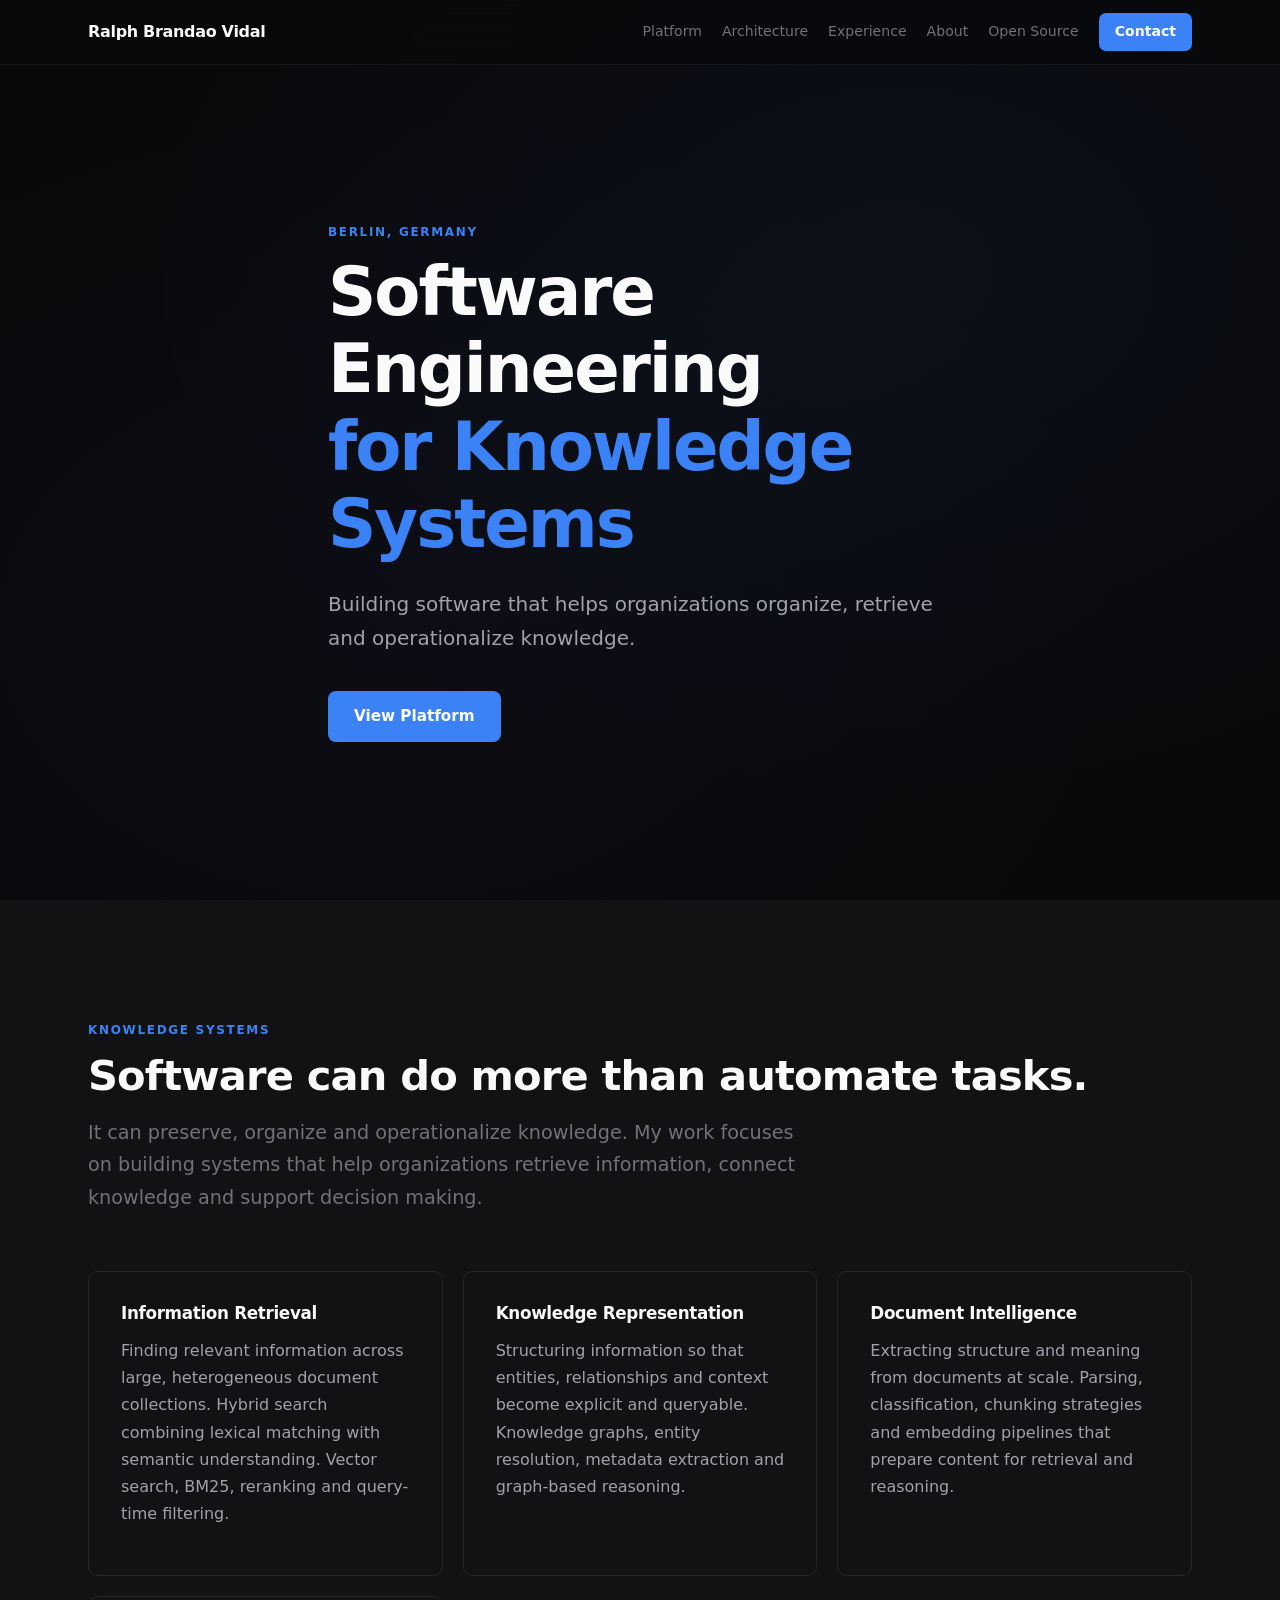
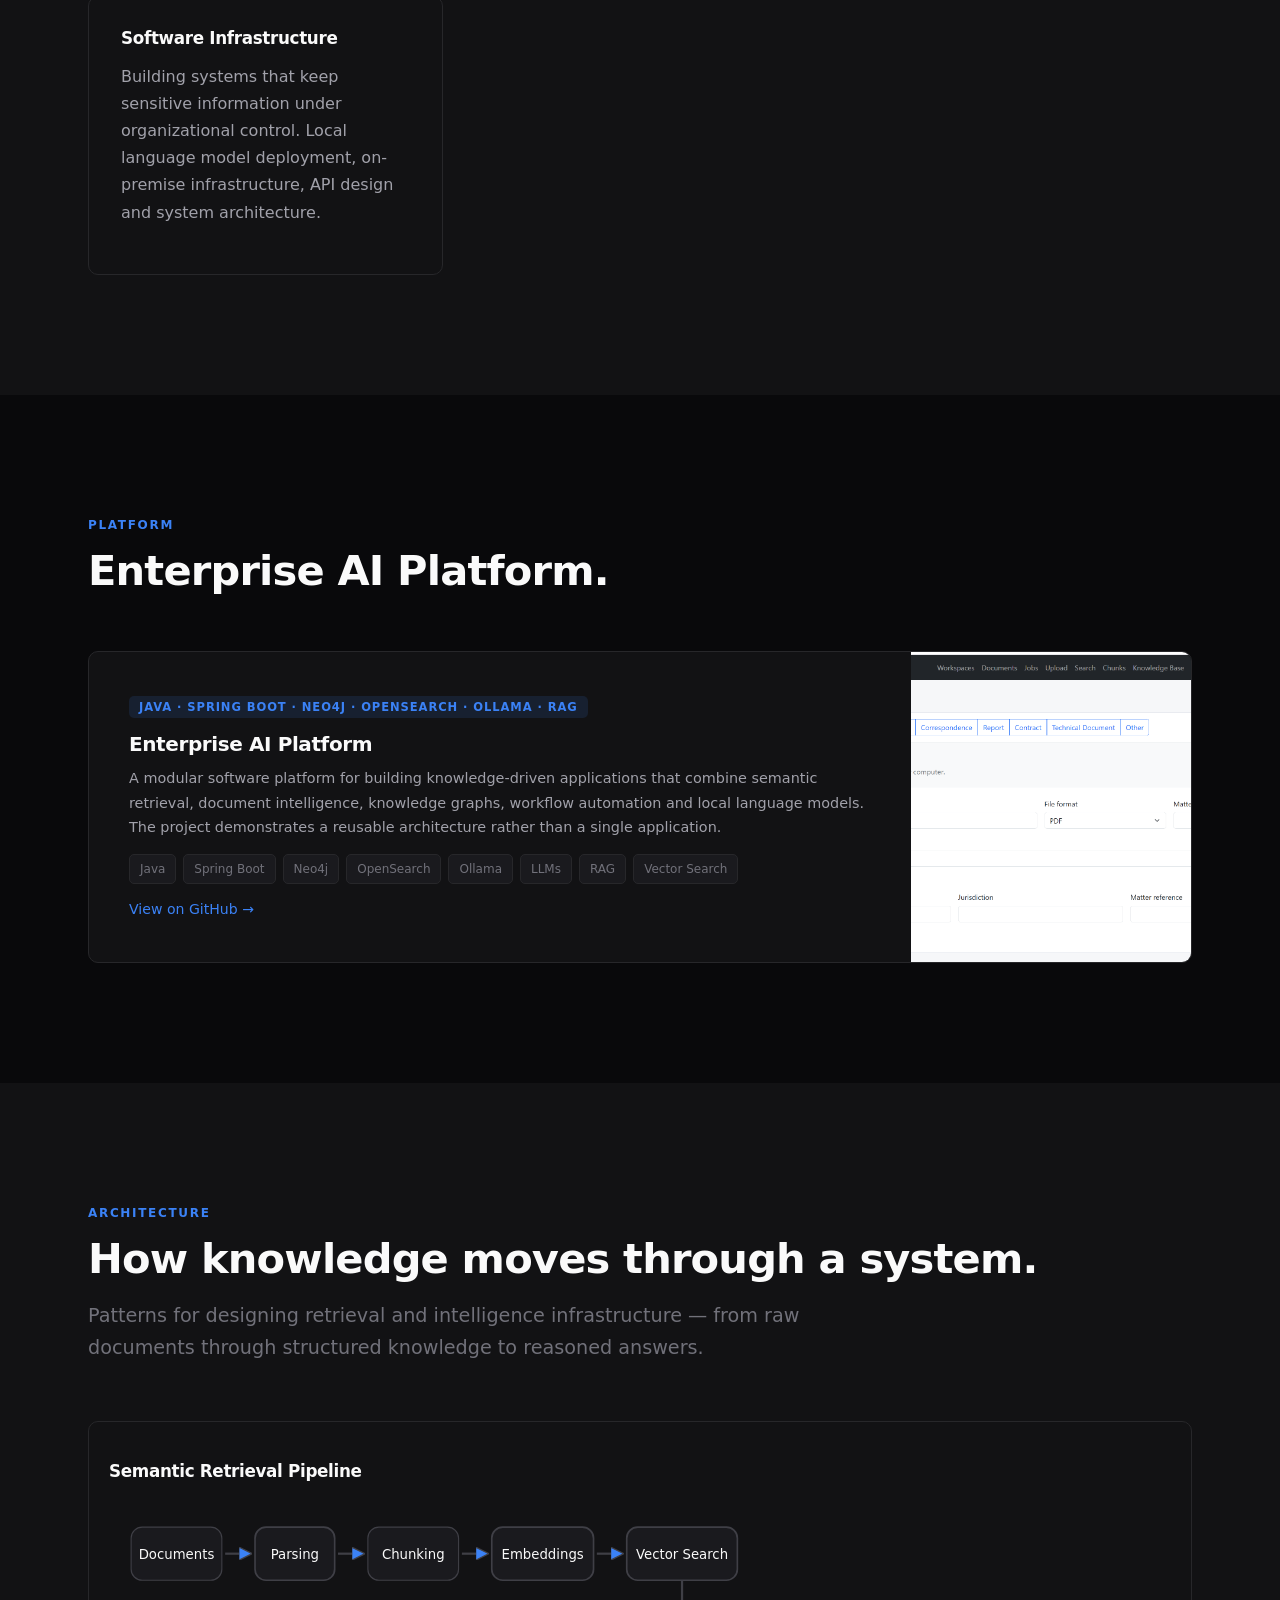
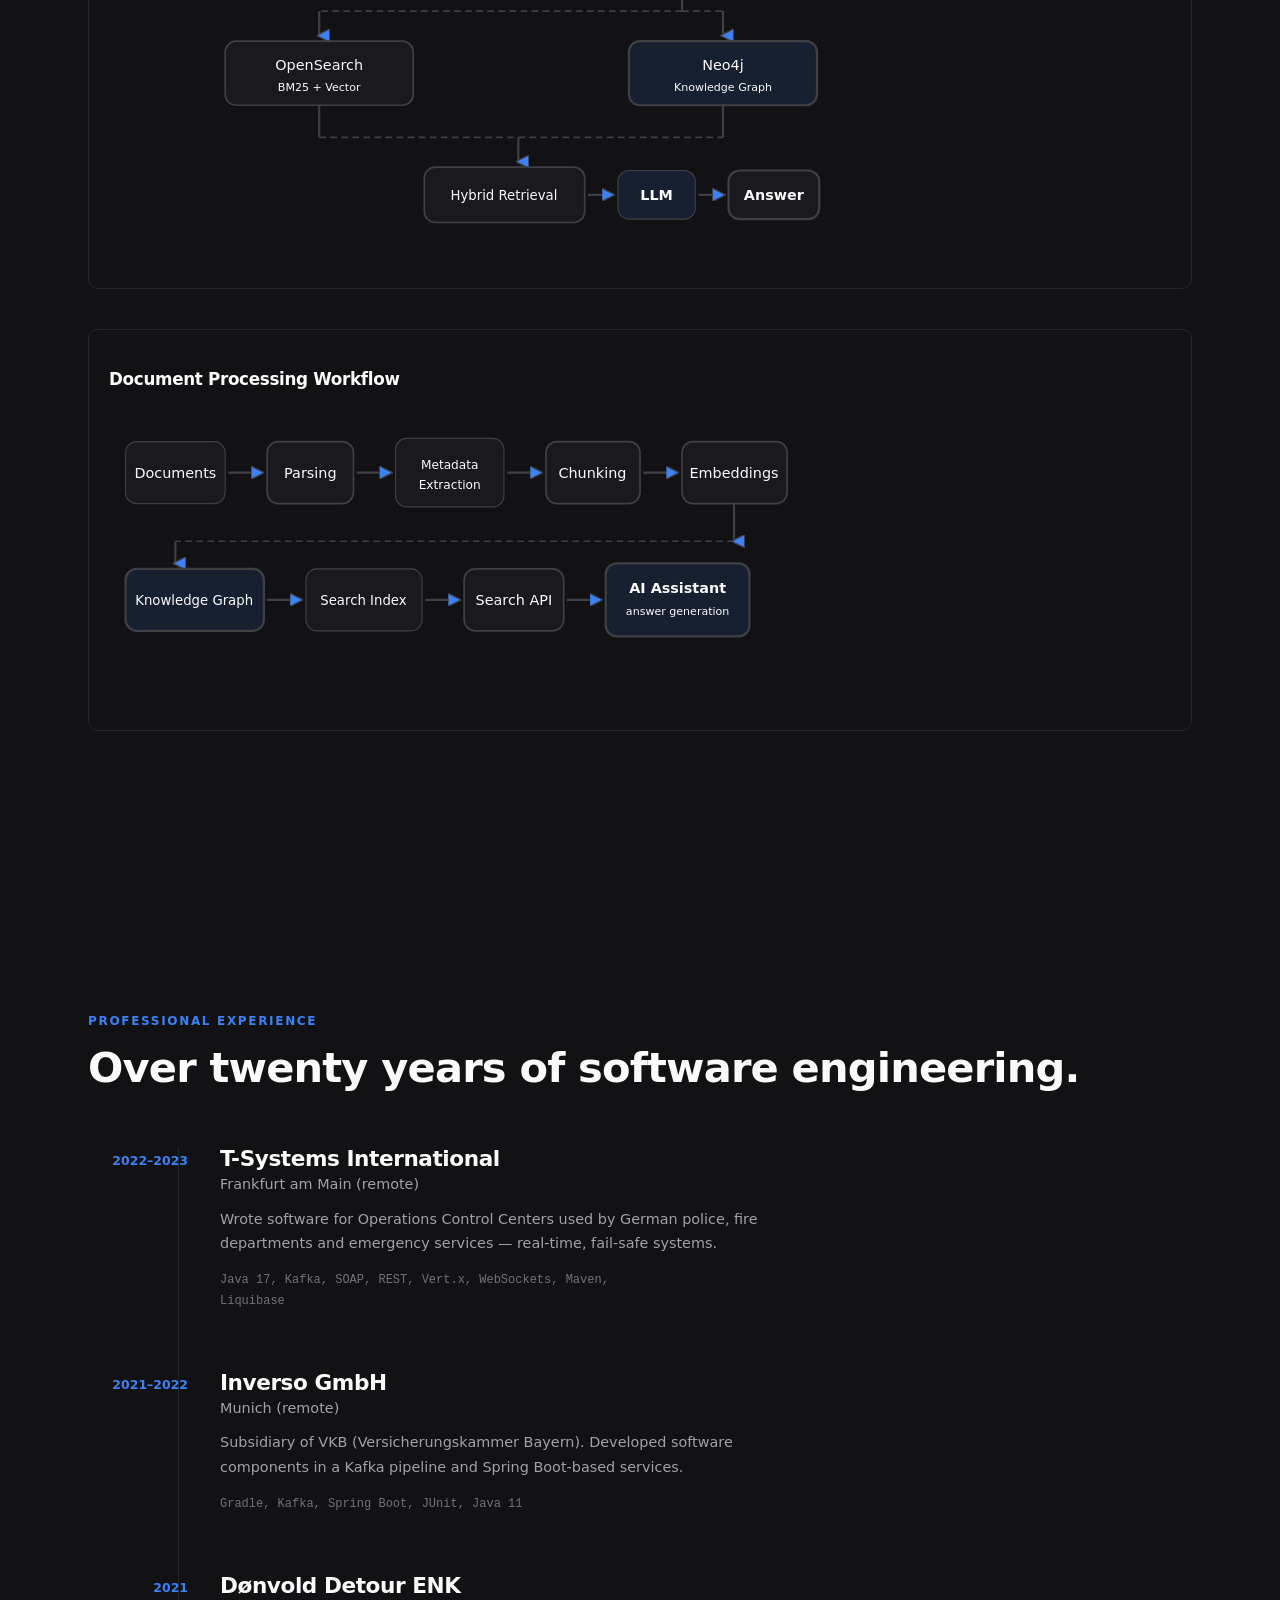
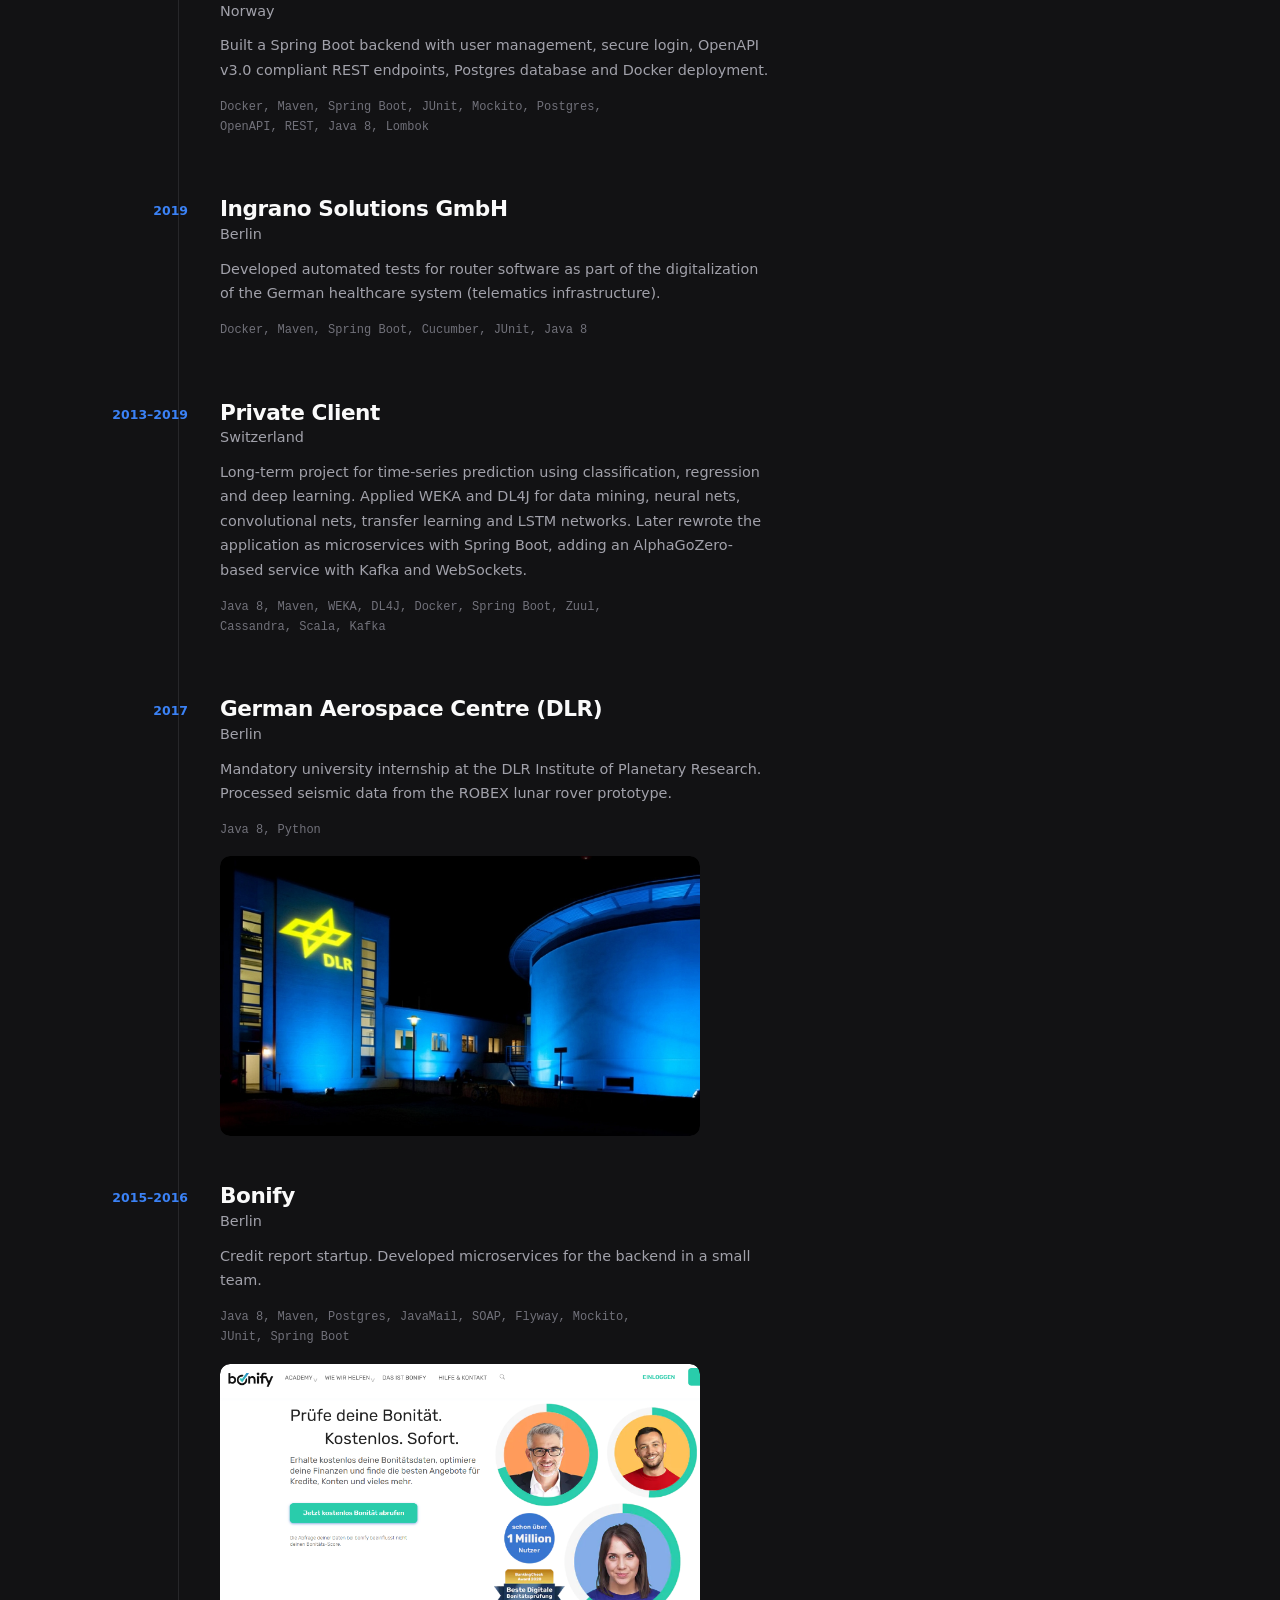
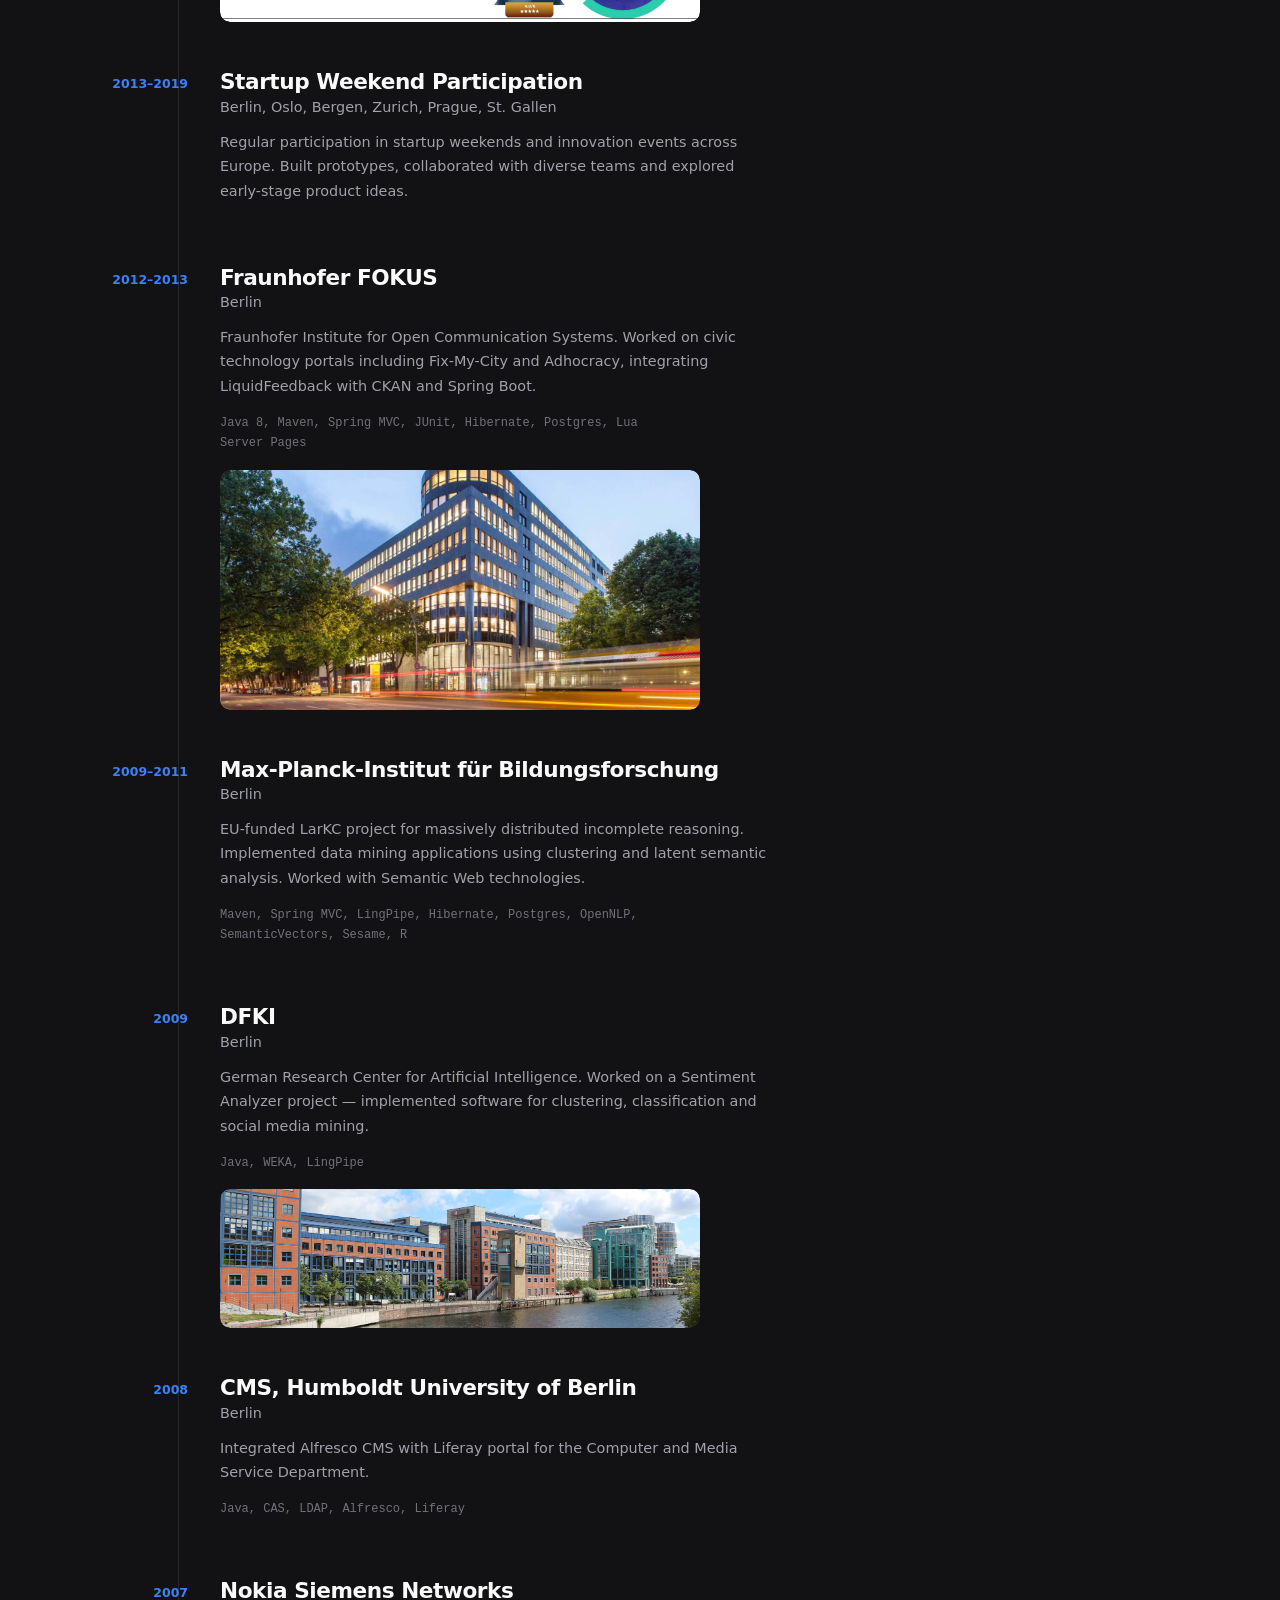
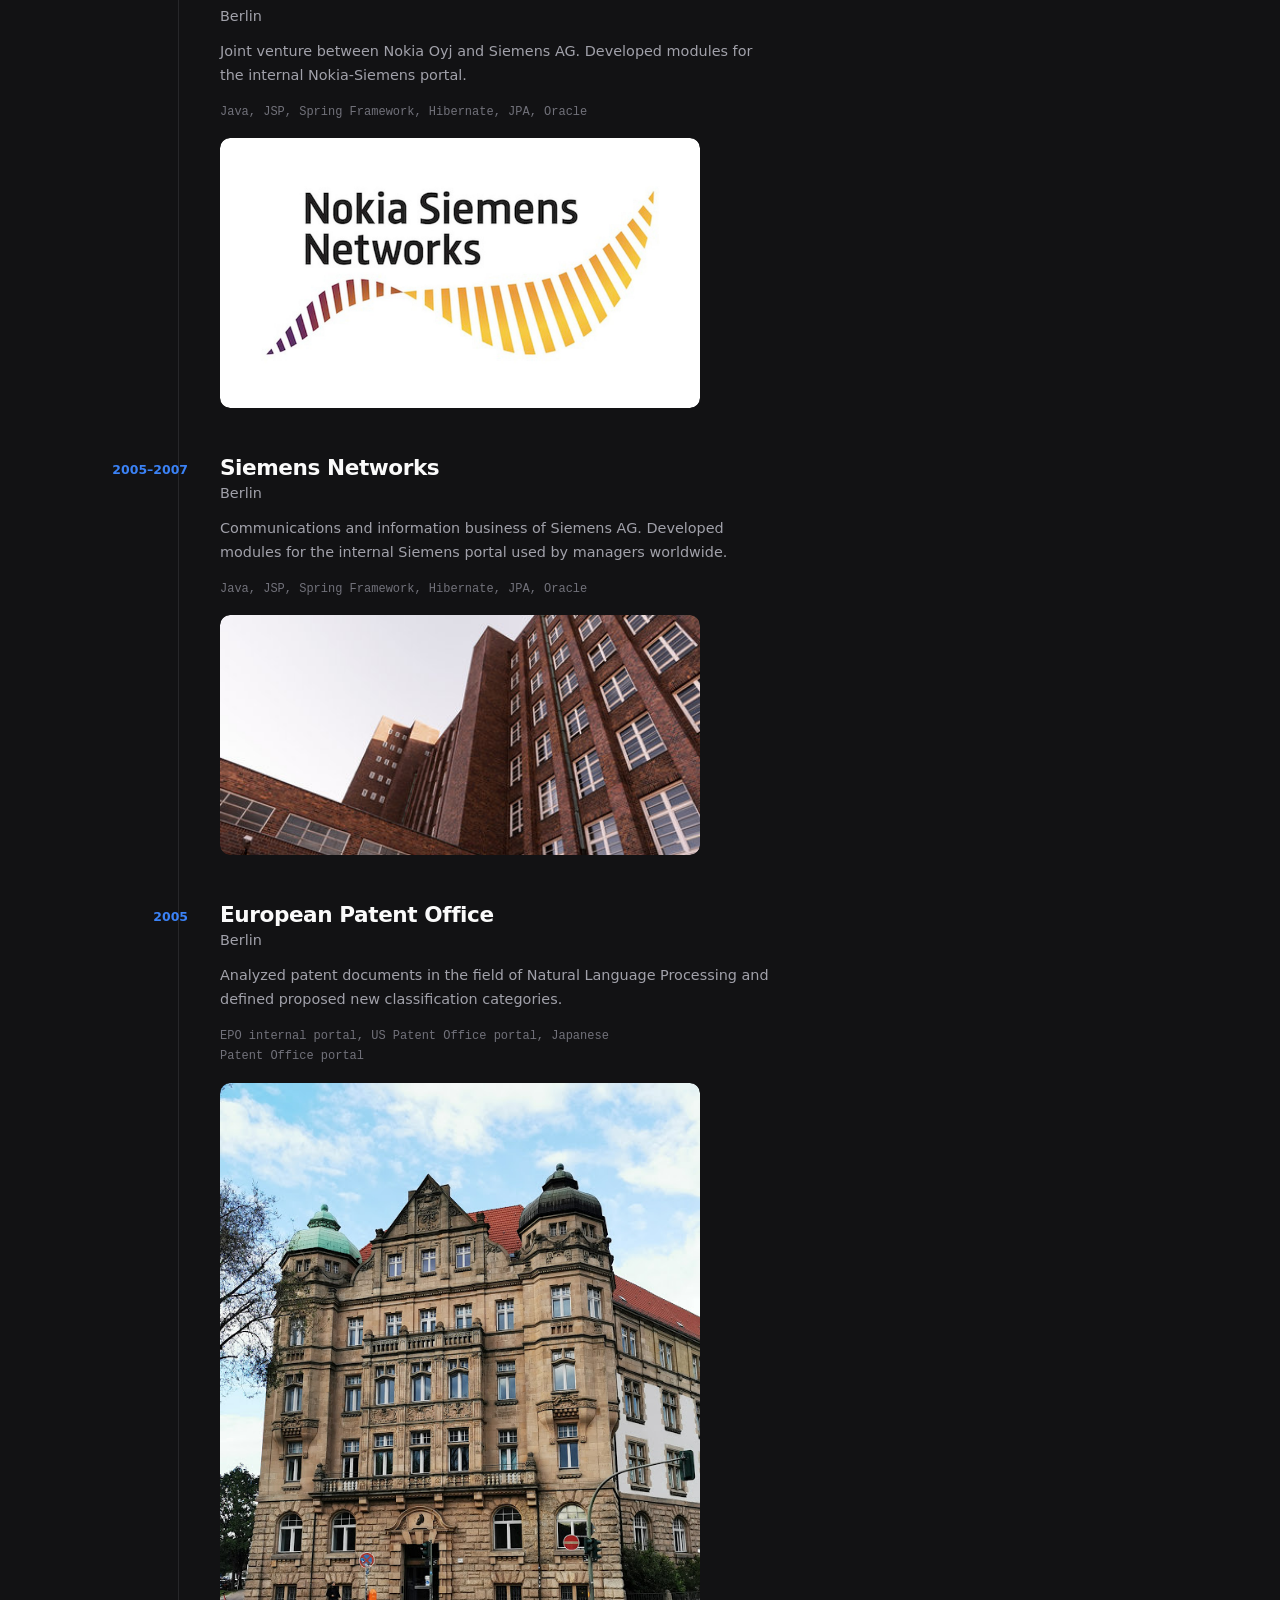
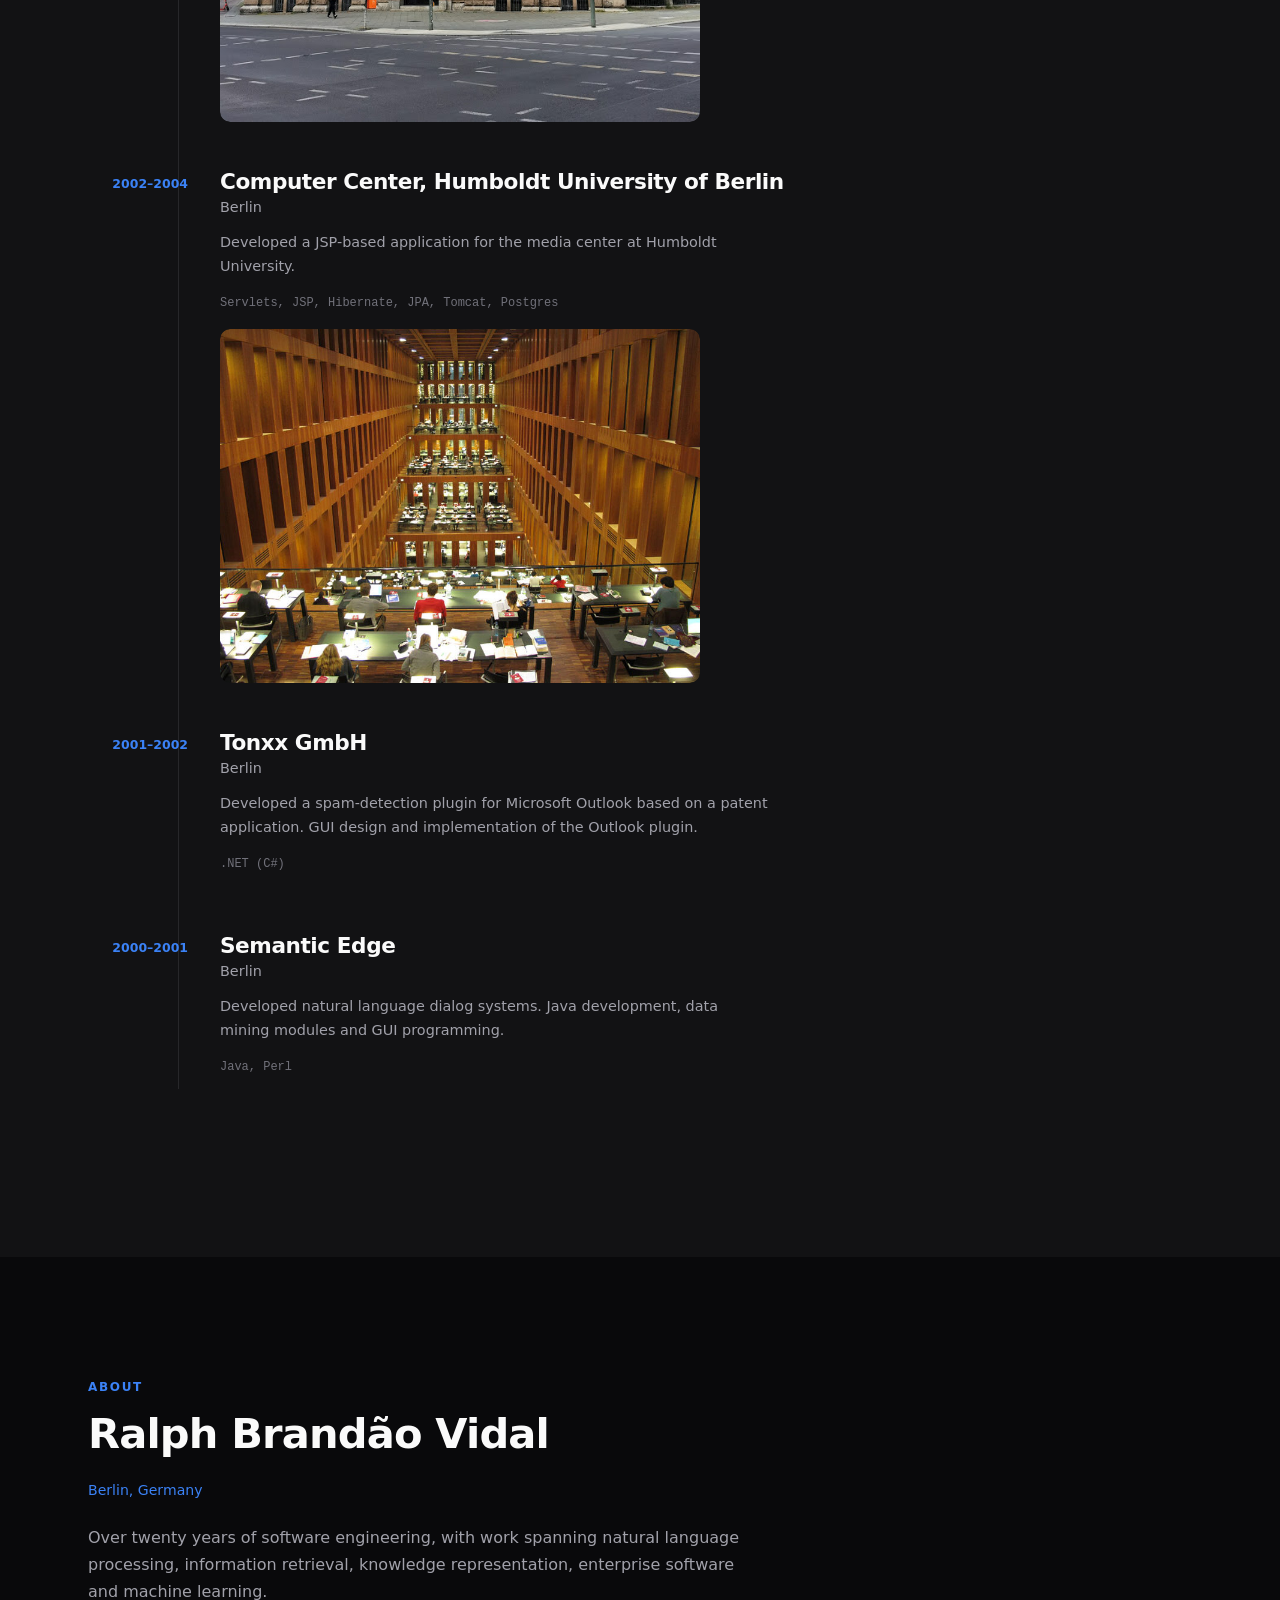
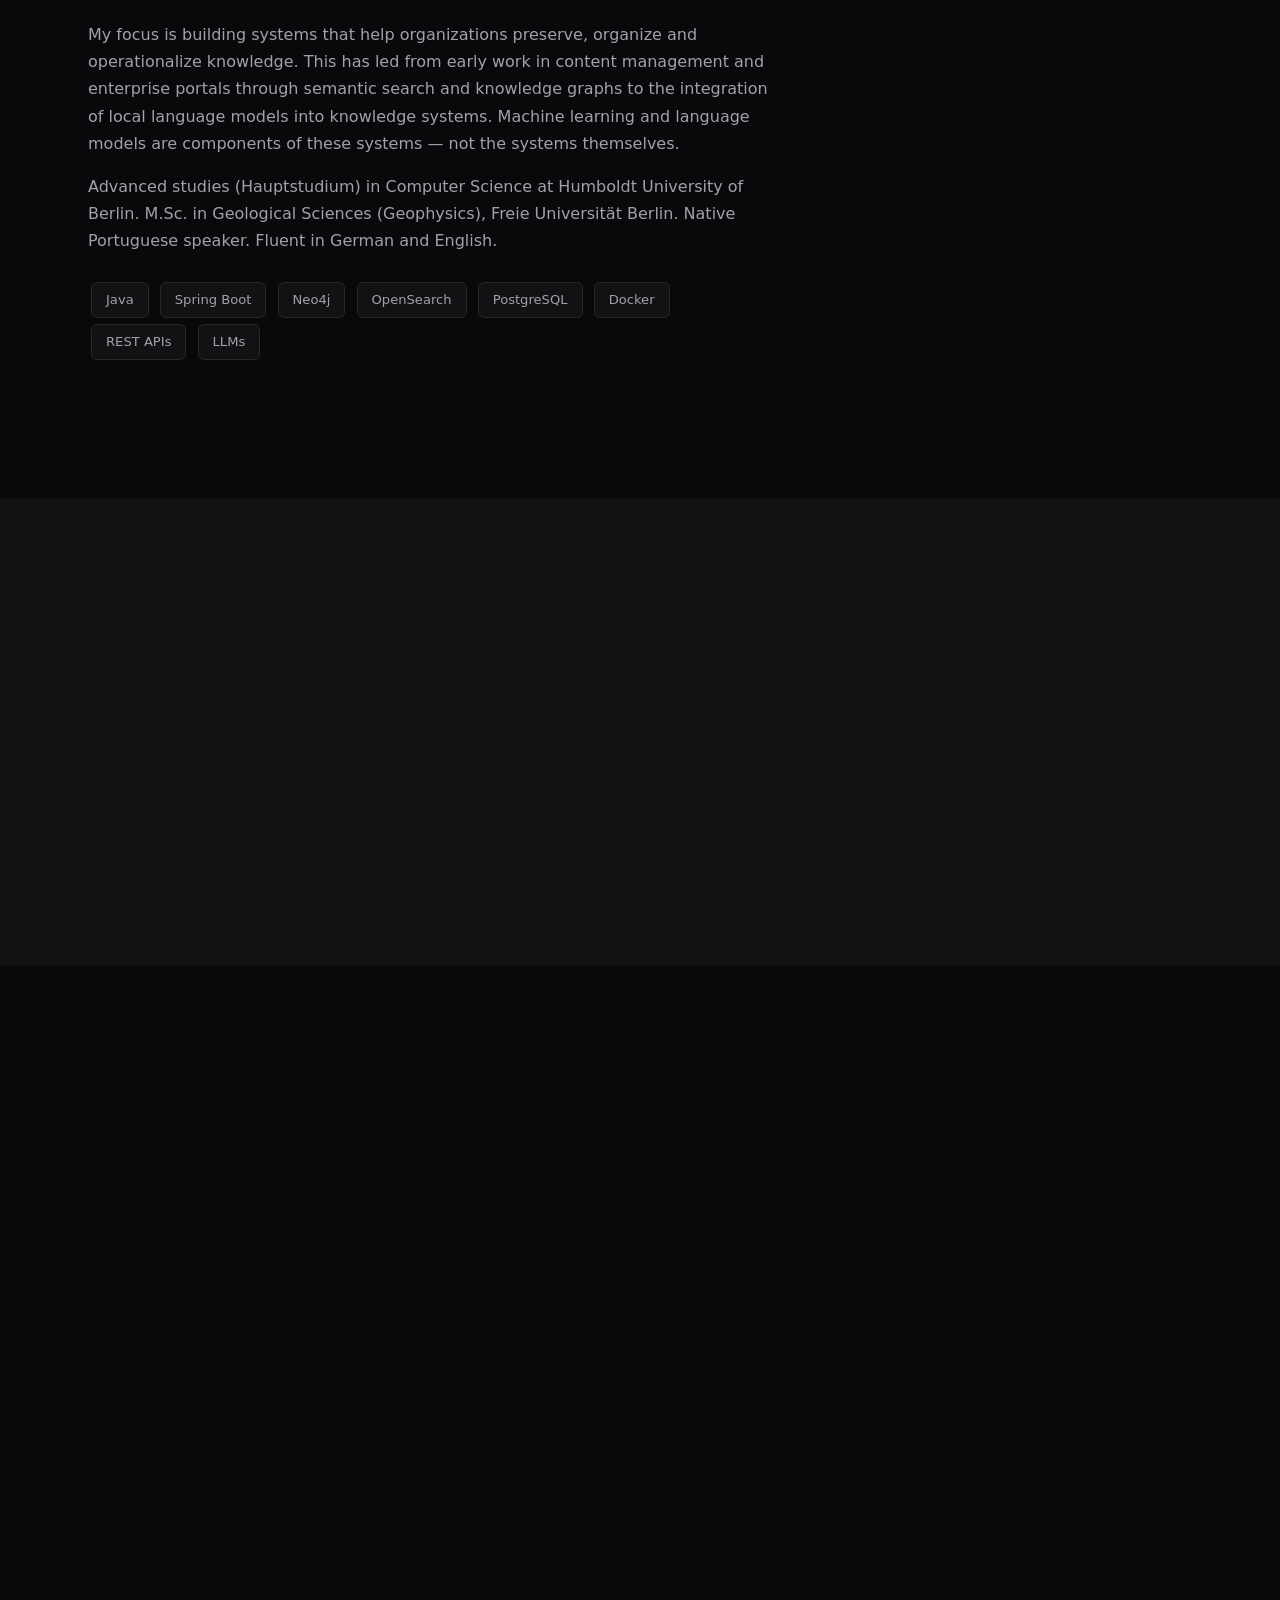
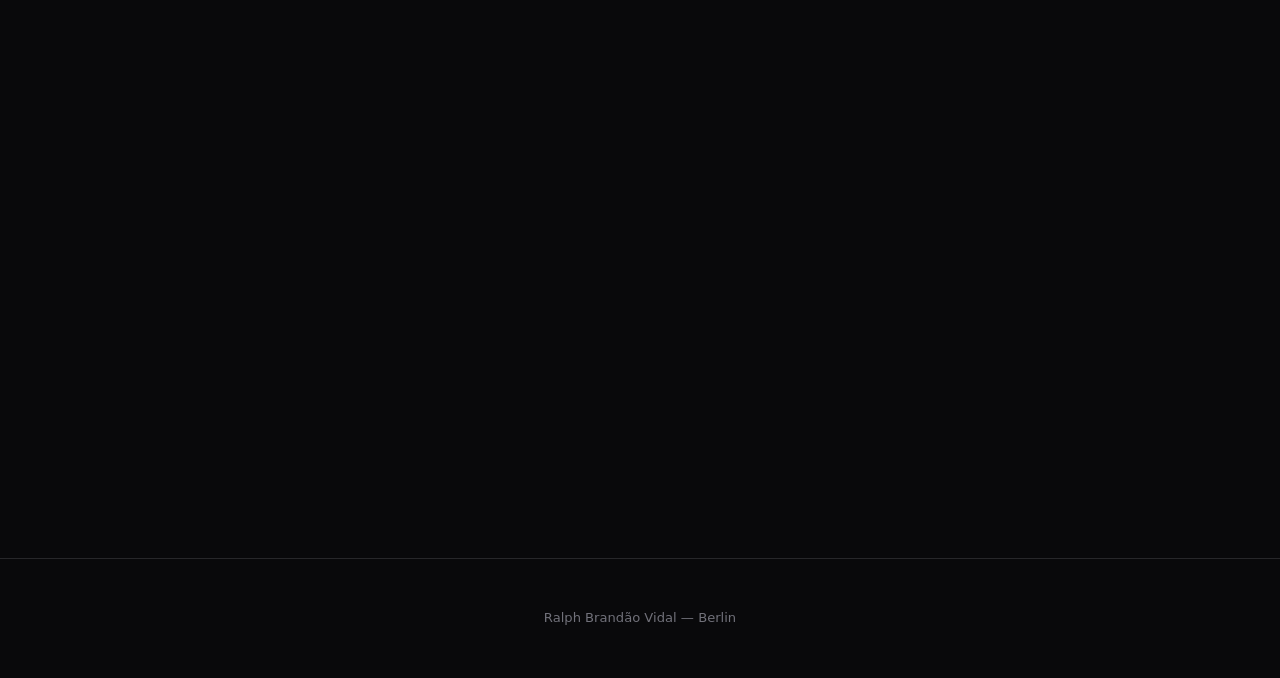
==== commit 5013ff08: "Add Hydro Sentinel to Open Source Projects section Co-Authored-By: Claude Opus 4.7 <noreply@anthropi" ====
--- a/index.html
+++ b/index.html
@@ -540,6 +540,13 @@
         <a href="projects/workflow-ai.html" style="display:inline-flex;align-items:center;gap:6px;margin-top:12px;font-weight:500;font-size:0.88rem">View project &rarr;</a>
       </article>
 
+      <article class="service-card reveal reveal-delay-3">
+        <div class="num">04</div>
+        <h3>Hydro Sentinel</h3>
+        <p>Real-time flood monitoring and alert simulation platform featuring multi-view dashboards, staged alert escalation and dynamic water-level propagation across interconnected upstream monitoring stations.</p>
+        <a href="https://github.com/rbvidal/hydro-sentinel" target="_blank" rel="noopener" style="display:inline-flex;align-items:center;gap:6px;margin-top:12px;font-weight:500;font-size:0.88rem">View on GitHub &rarr;</a>
+      </article>
+
     </div>
 
     <div class="contact-grid reveal" style="margin-top:24px">
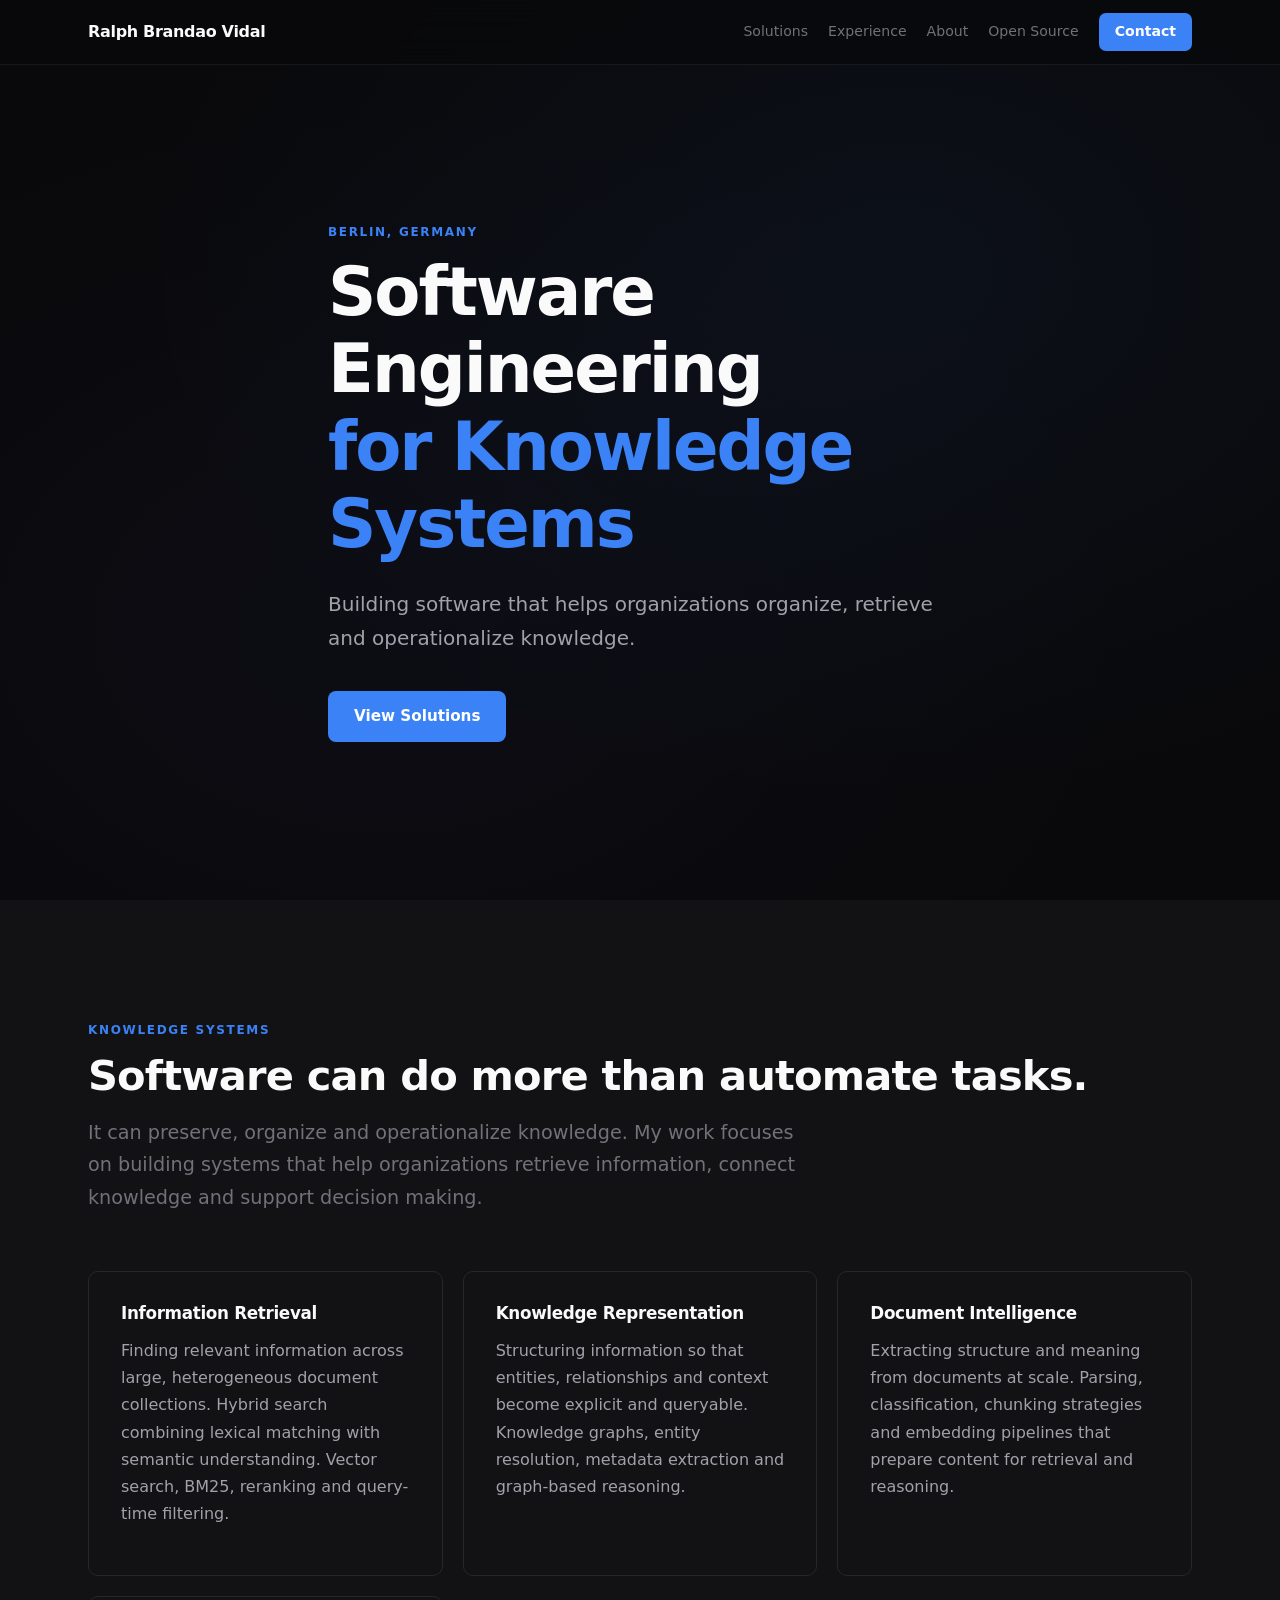
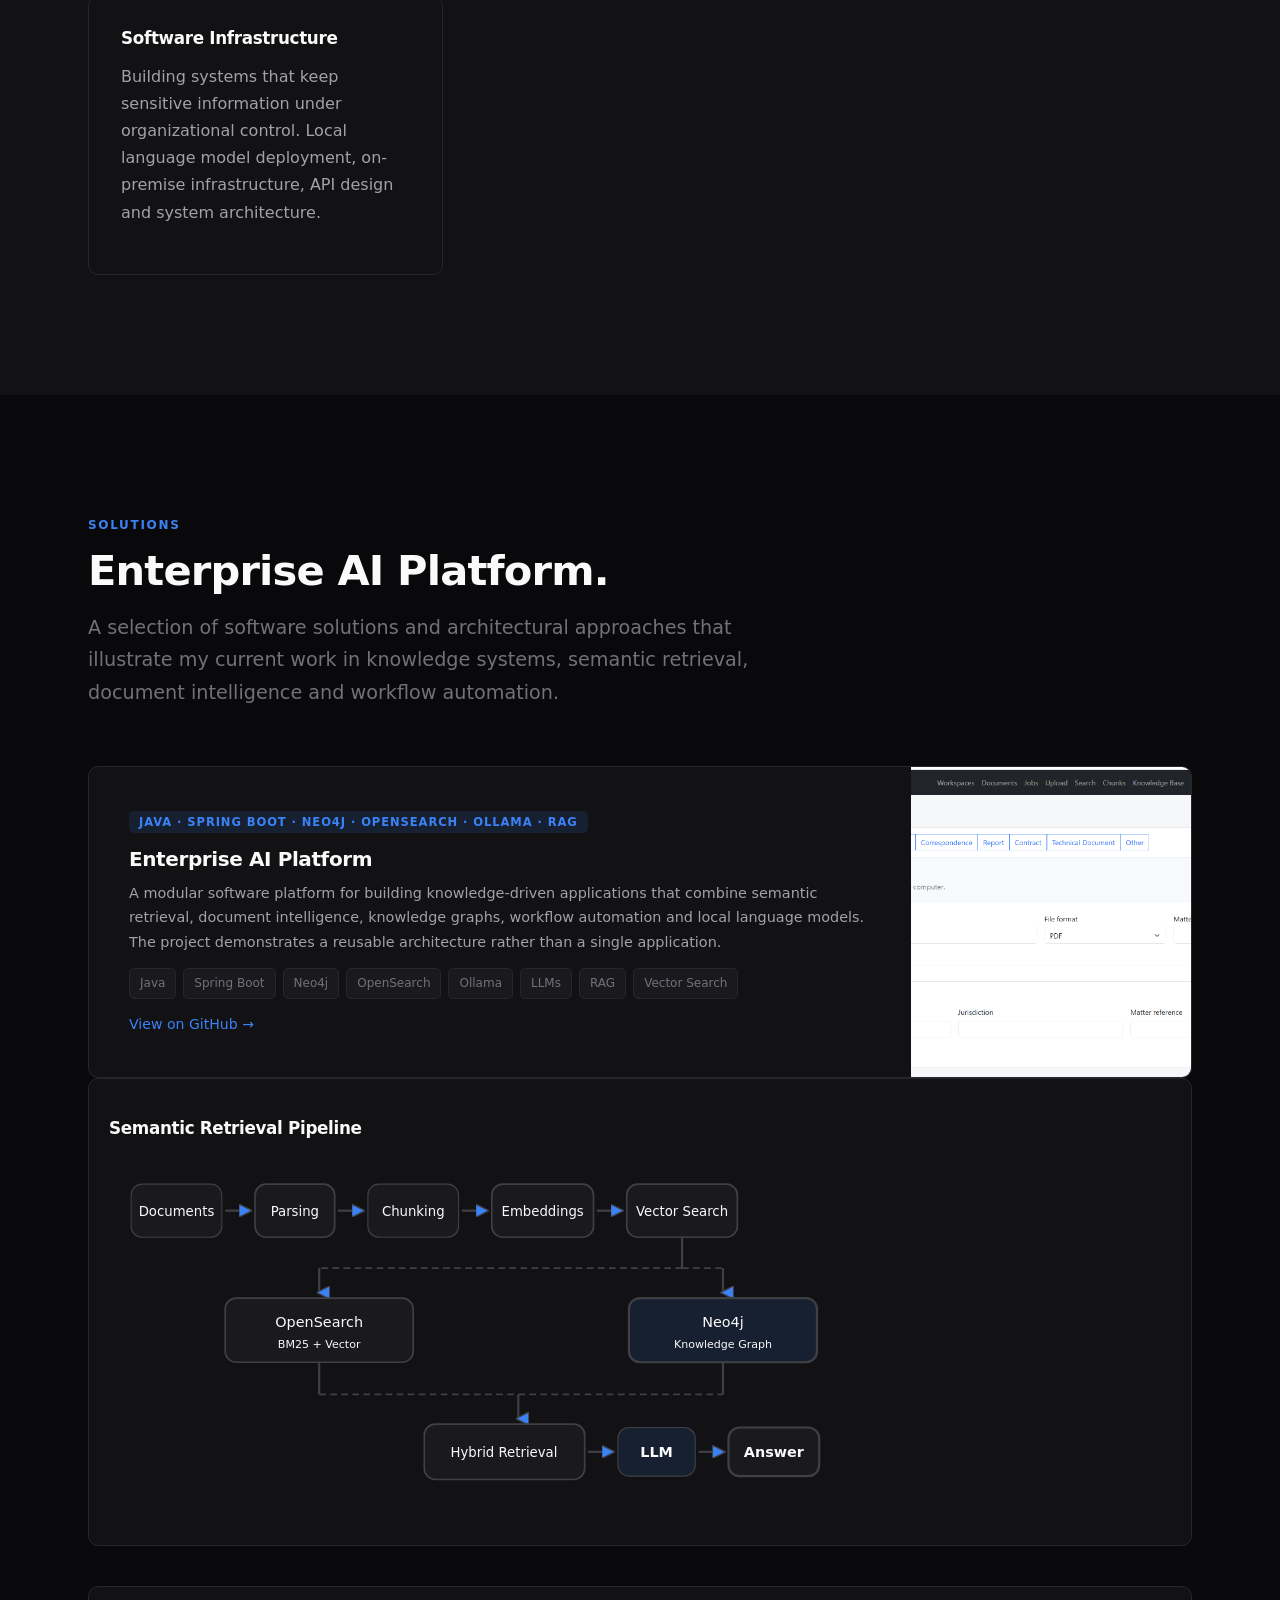
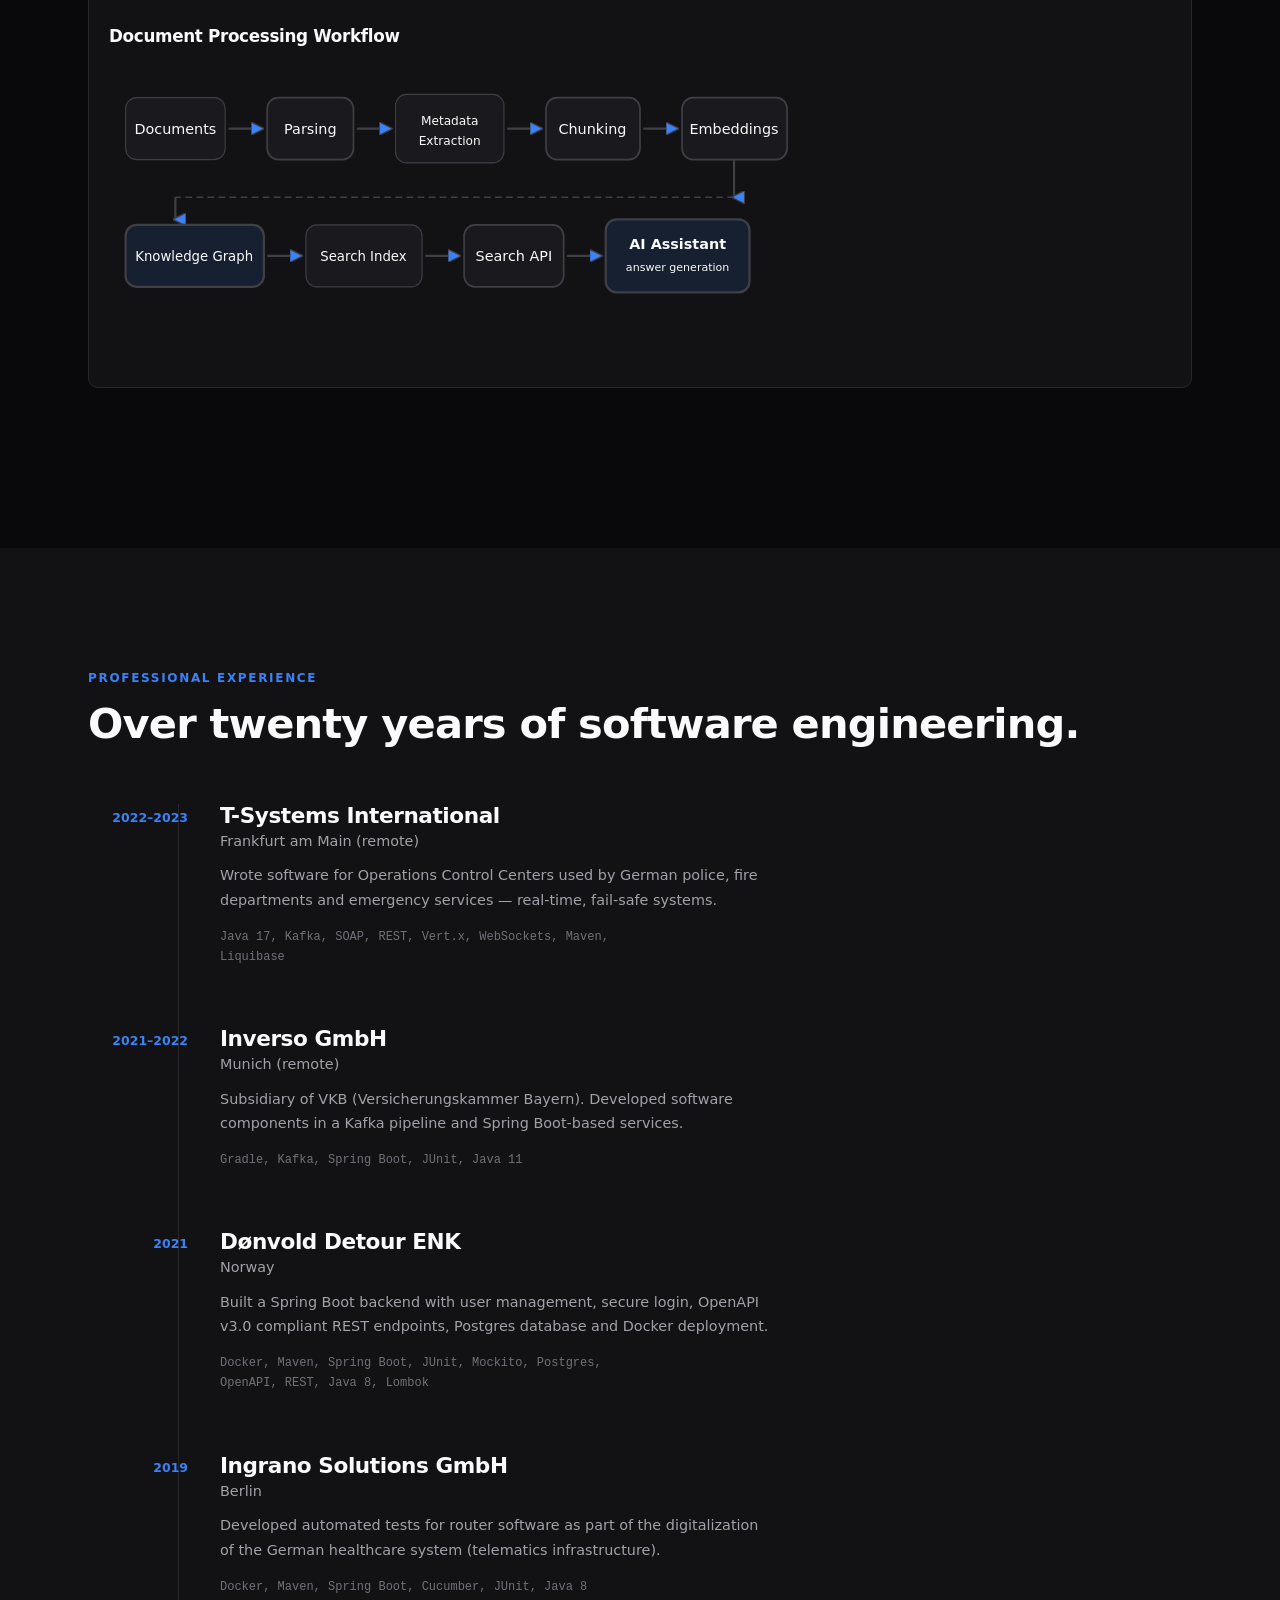
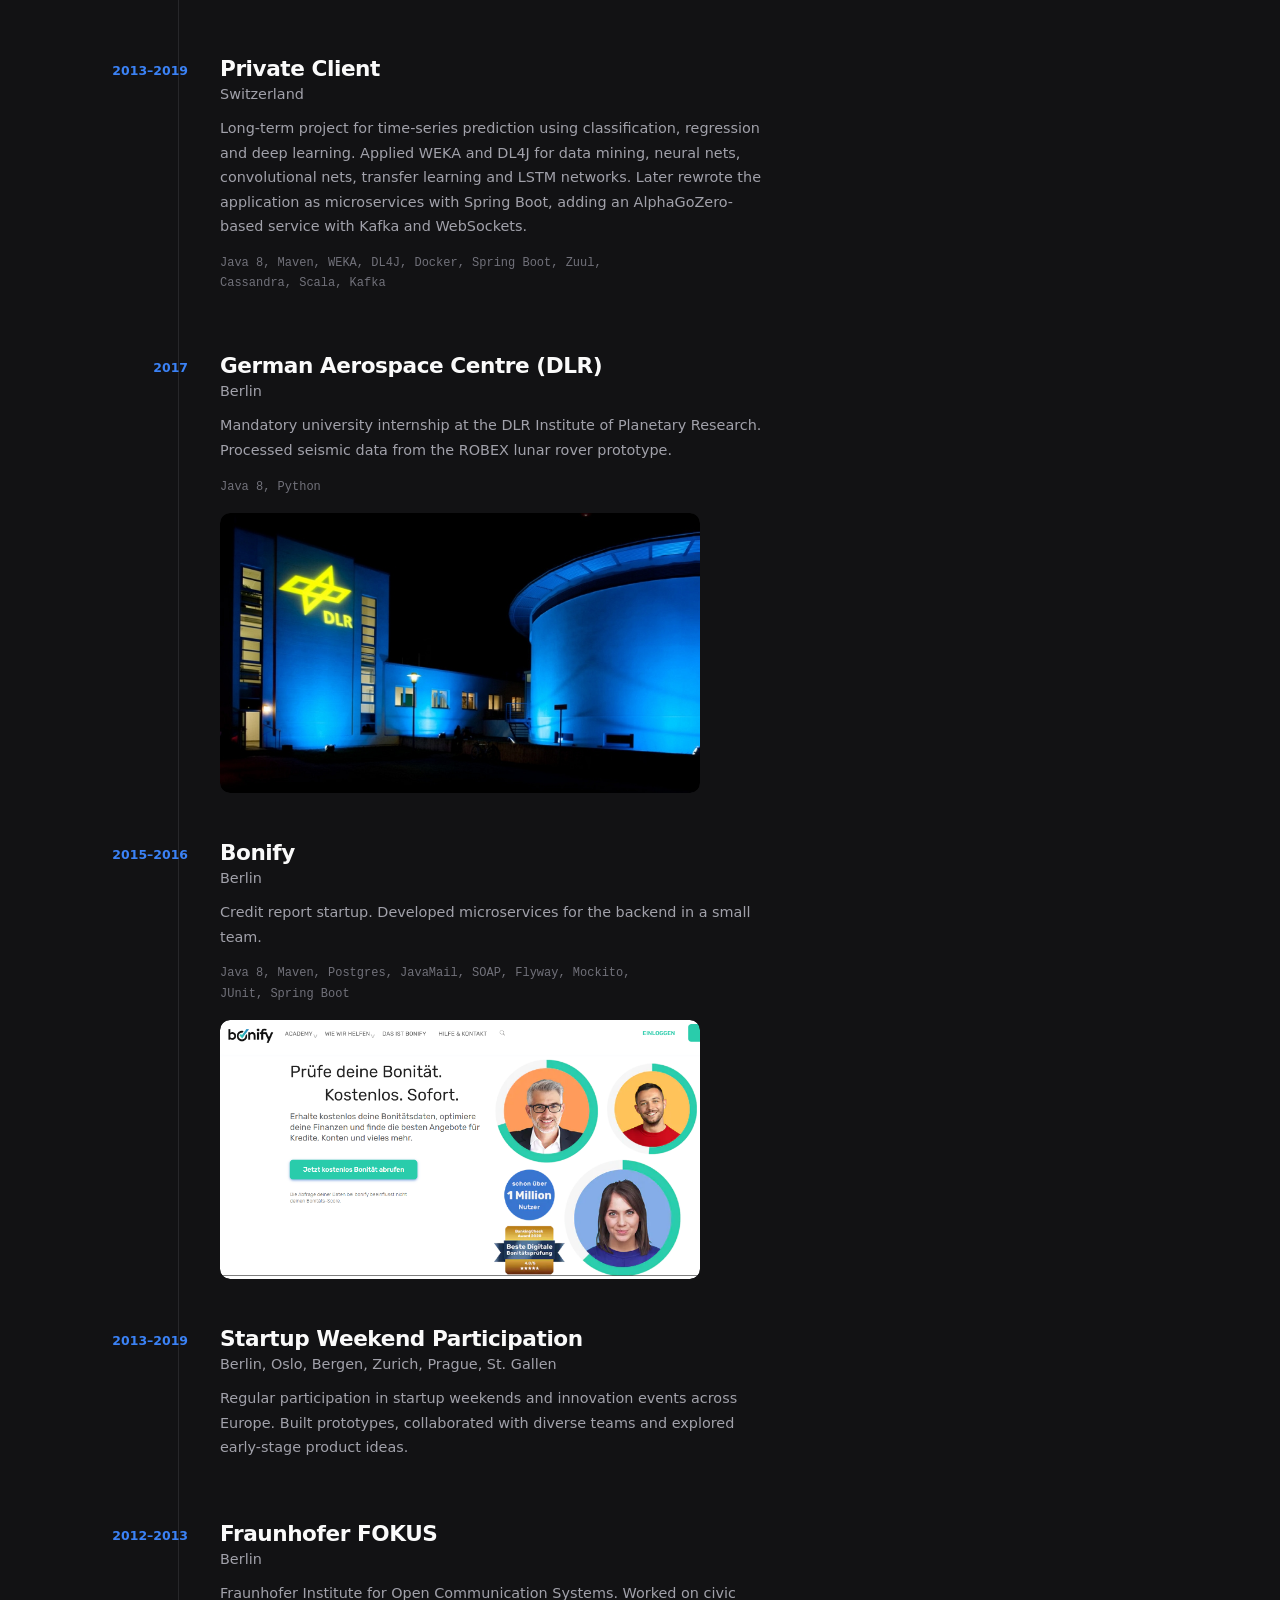
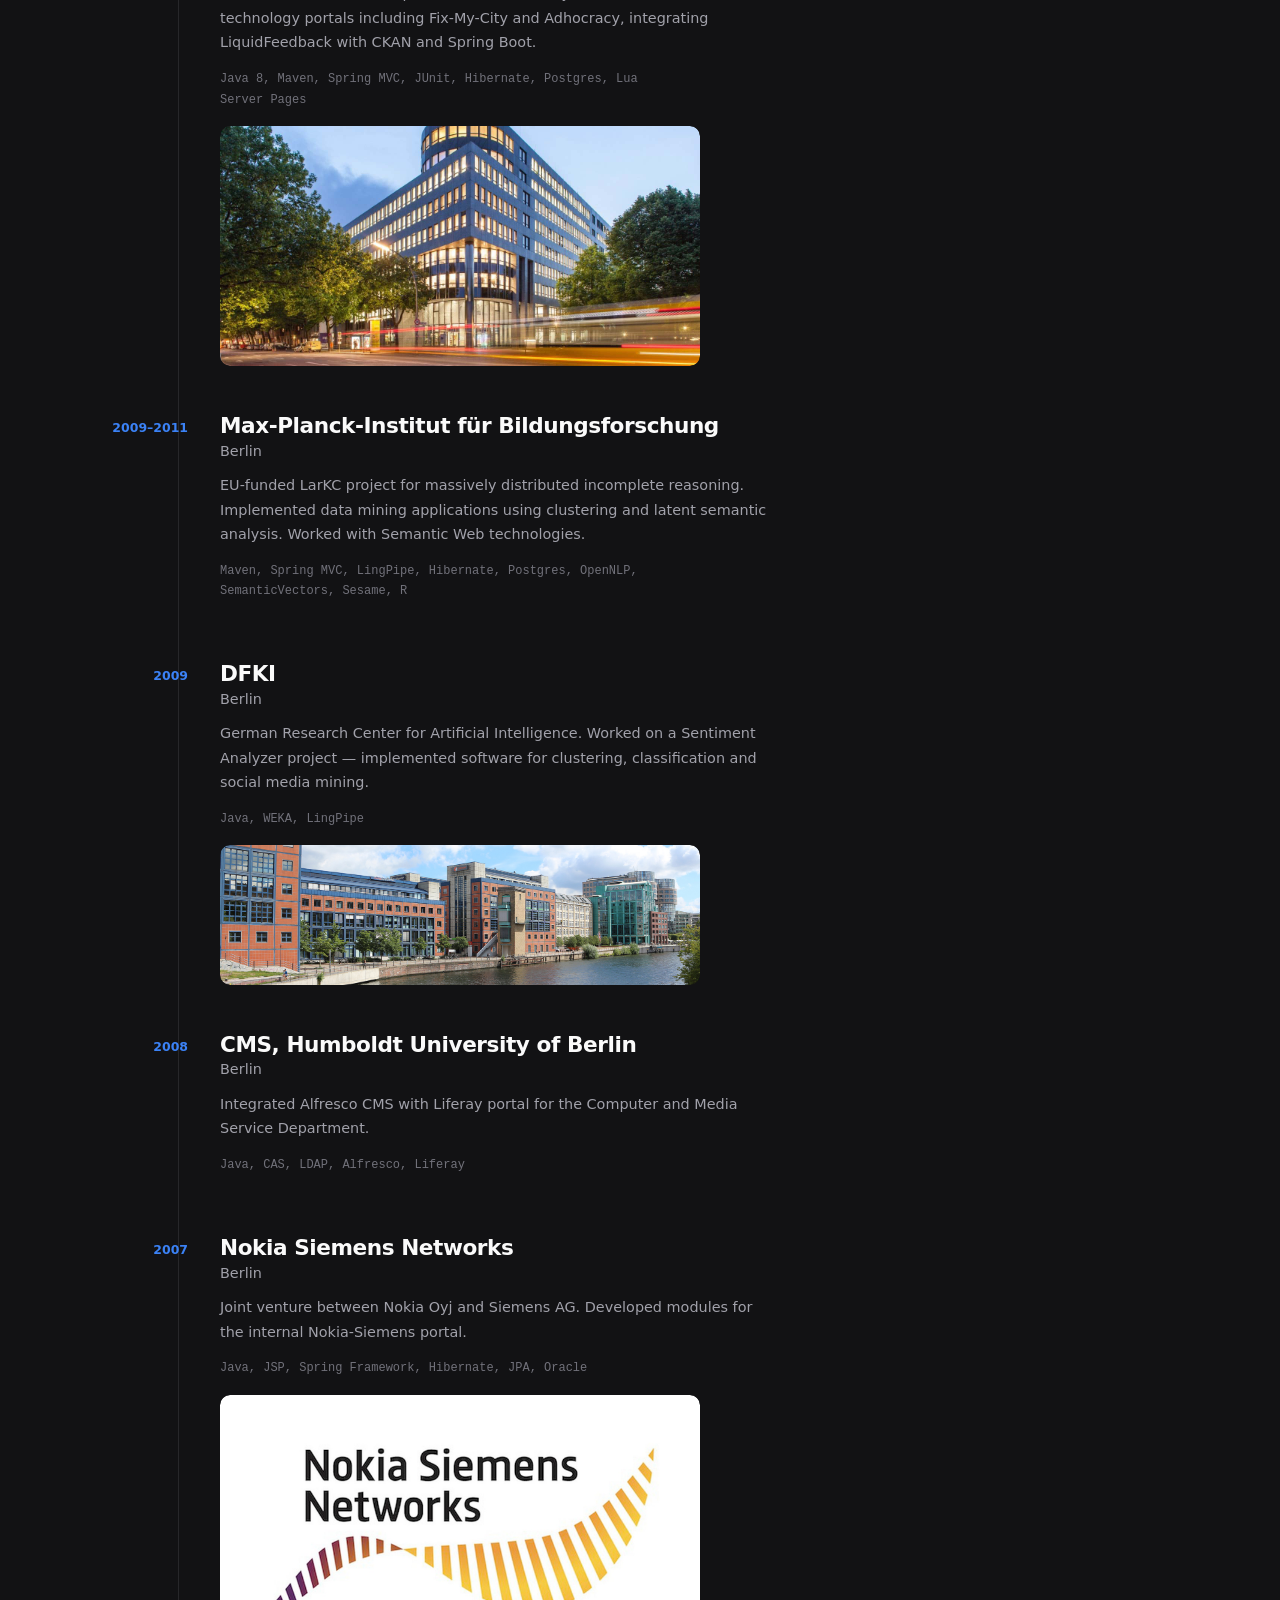
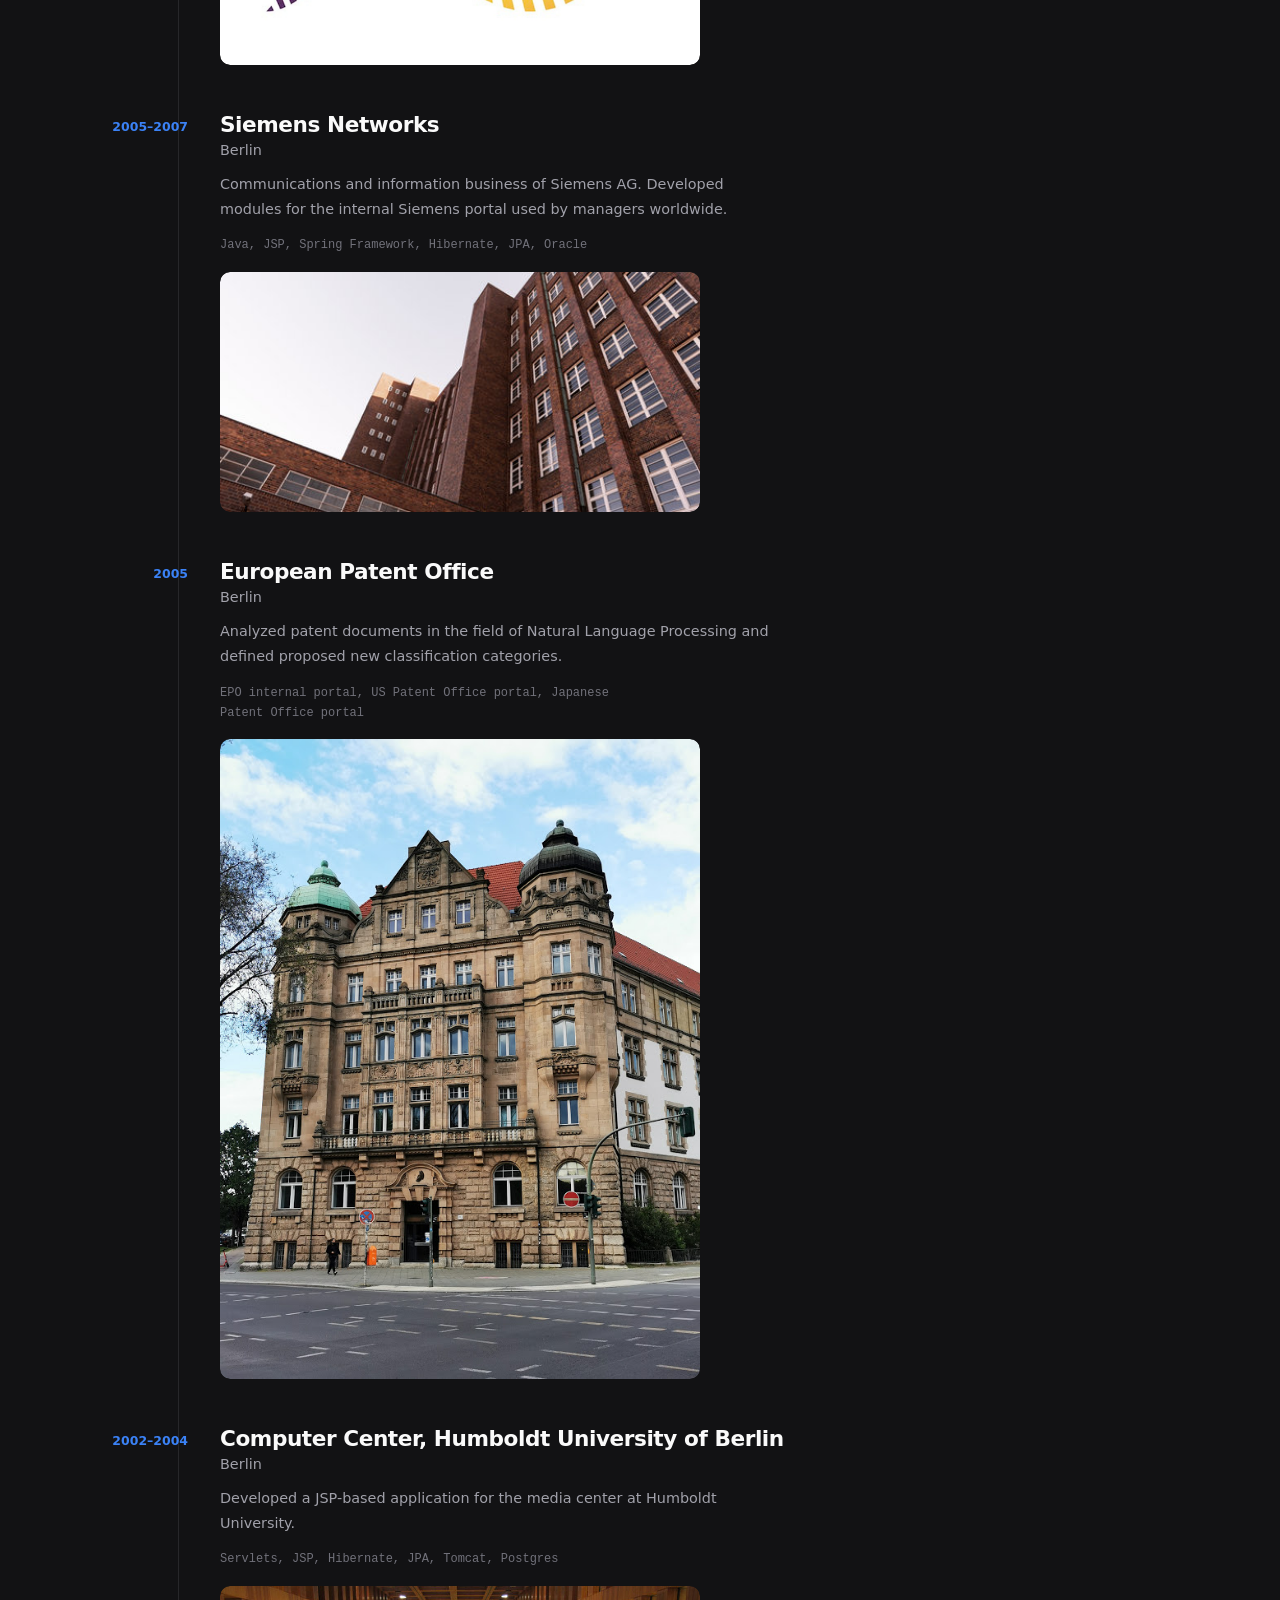
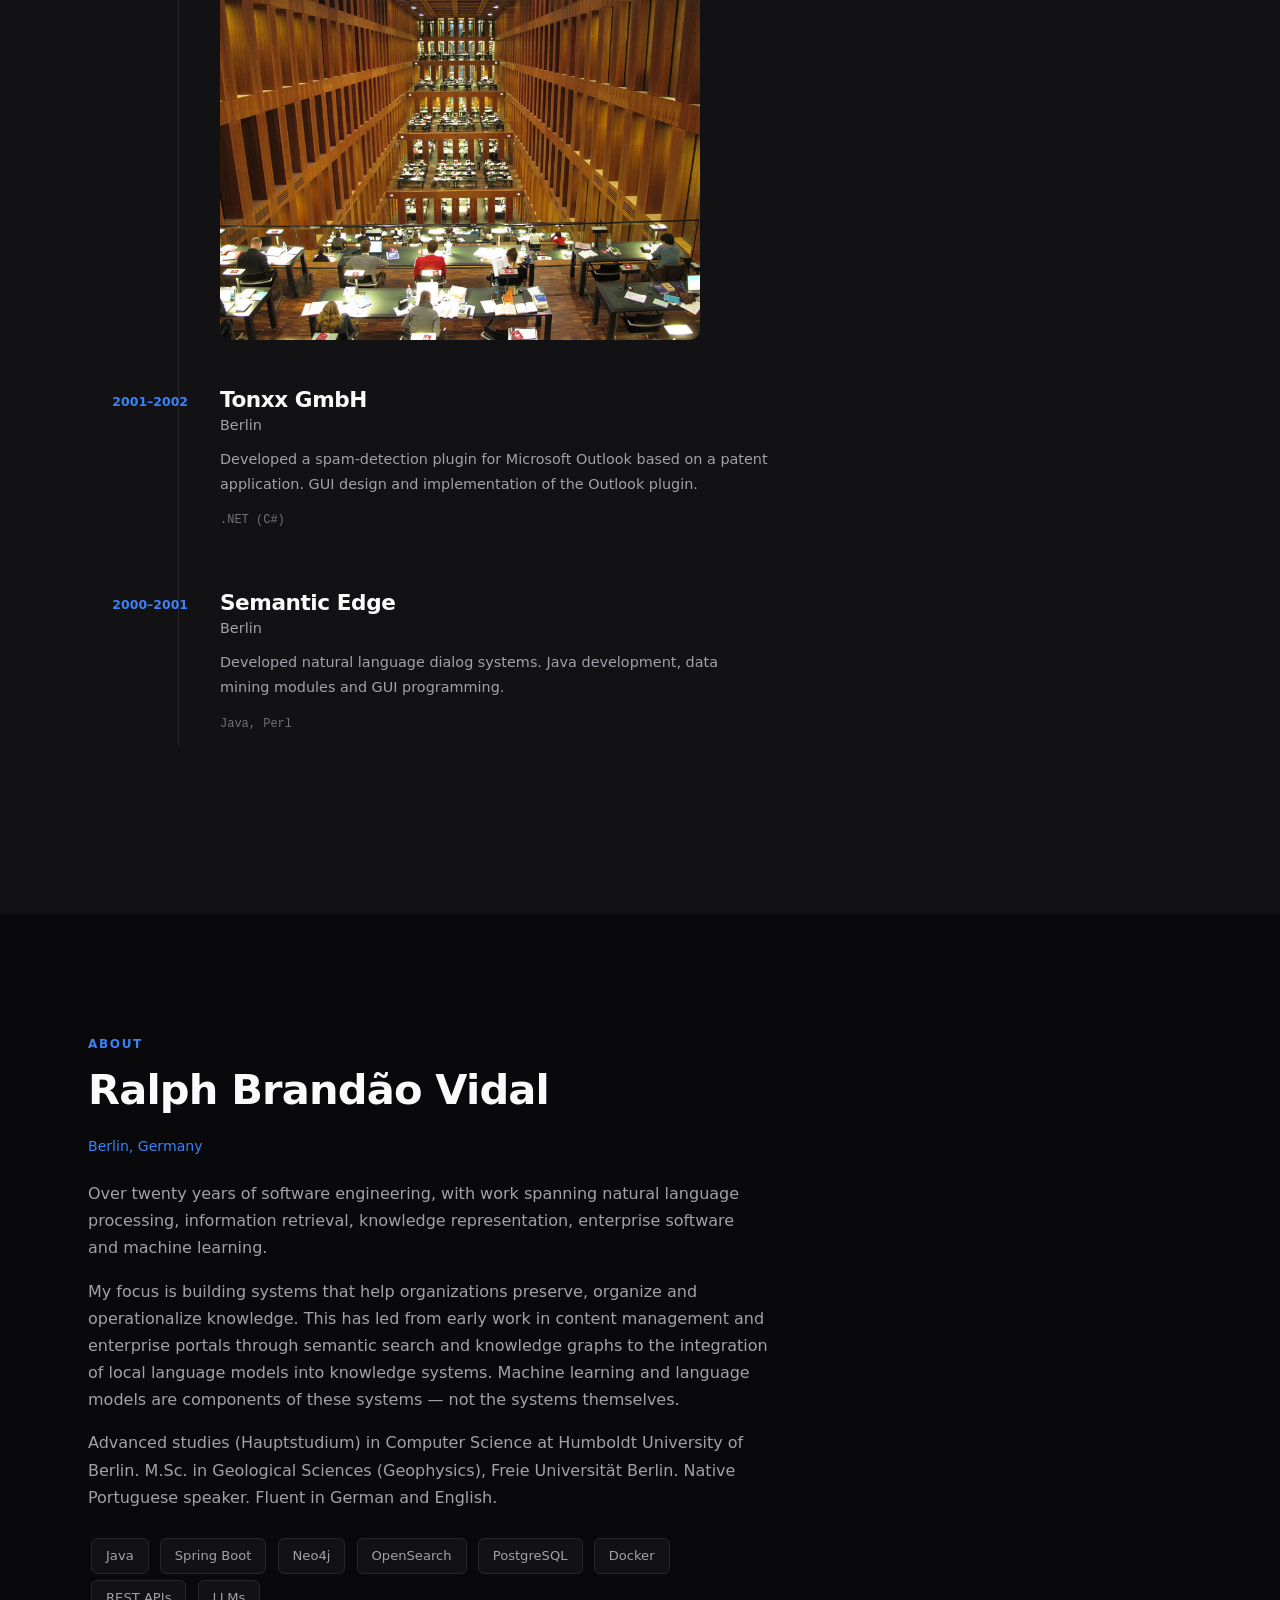
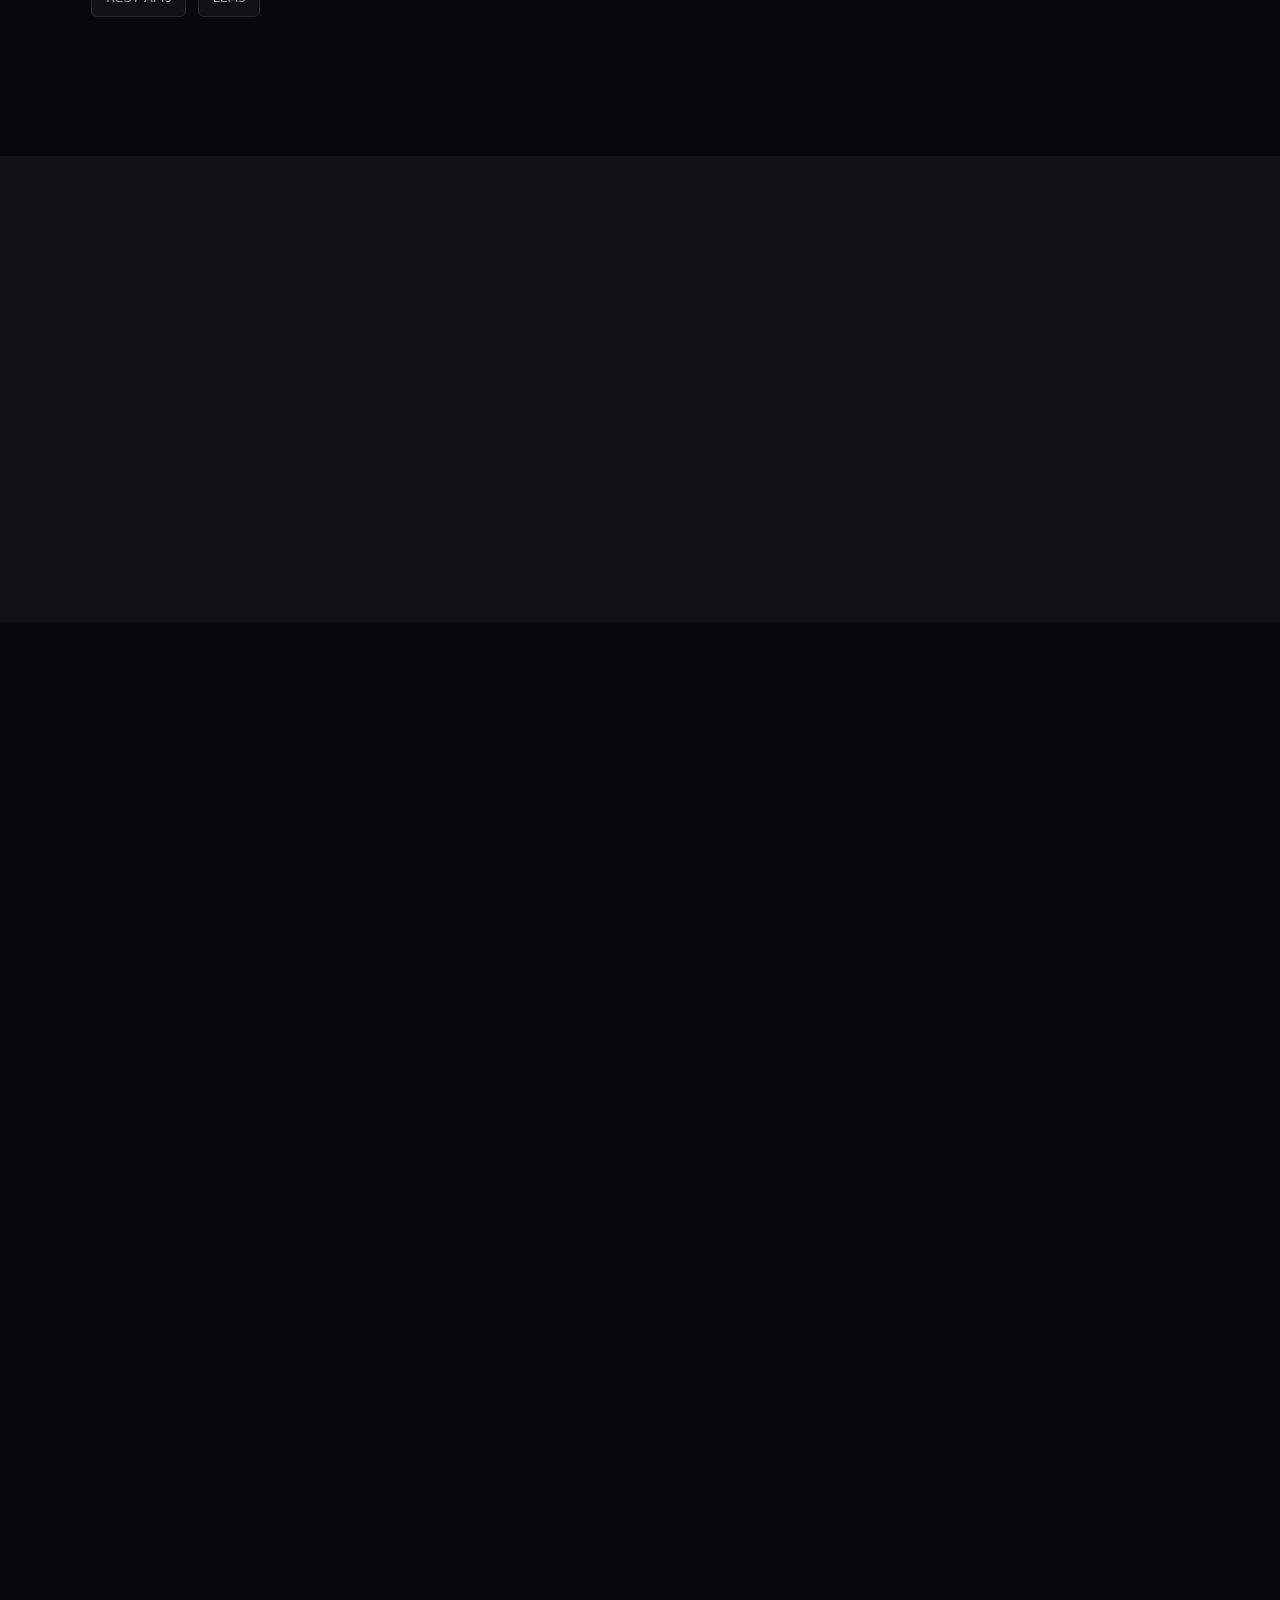
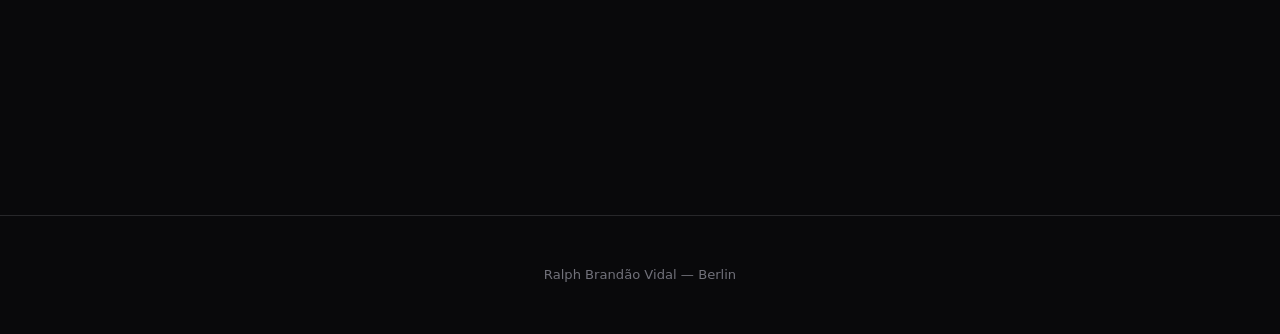
==== commit caadd435: "Rename Platform to Solutions, merge Architecture diagrams into Solutions section - Rename nav "Platf" ====
--- a/index.html
+++ b/index.html
@@ -26,8 +26,7 @@
   <div class="wrap">
     <a href="#" class="logo" aria-label="Home">Ralph Brandao Vidal</a>
     <div class="nav-links">
-      <a href="#projects">Platform</a>
-      <a href="#architecture">Architecture</a>
+      <a href="#projects">Solutions</a>
       <a href="#experience">Experience</a>
       <a href="#about">About</a>
       <a href="#open-source">Open Source</a>
@@ -45,7 +44,7 @@
     <h1 id="hero-heading">Software Engineering<br><span class="accent">for Knowledge Systems</span></h1>
     <p class="lead">Building software that helps organizations organize, retrieve and operationalize knowledge.</p>
     <div class="hero-actions">
-      <a href="#projects" class="btn btn-primary">View Platform</a>
+      <a href="#projects" class="btn btn-primary">View Solutions</a>
     </div>
   </div>
 </section>
@@ -84,12 +83,13 @@
   </div>
 </section>
 
-<!-- ═══════════ Platform ═══════════ -->
+<!-- ═══════════ Solutions ═══════════ -->
 <section id="projects" aria-labelledby="proj-heading">
   <div class="wrap">
     <div class="section-header reveal">
-      <p class="eyebrow">Platform</p>
+      <p class="eyebrow">Solutions</p>
       <h2 id="proj-heading">Enterprise AI Platform.</h2>
+      <p class="lead">A selection of software solutions and architectural approaches that illustrate my current work in knowledge systems, semantic retrieval, document intelligence and workflow automation.</p>
     </div>
 
     <div class="project-cards">
@@ -107,17 +107,6 @@
         <div class="visual"><img src="assets/img/projects/doc_platform.png" alt="" loading="lazy"></div>
       </article>
 
-    </div>
-  </div>
-</section>
-
-<!-- ═══════════ Architecture ═══════════ -->
-<section id="architecture" class="bg-mid" aria-labelledby="arch-heading">
-  <div class="wrap">
-    <div class="section-header reveal">
-      <p class="eyebrow">Architecture</p>
-      <h2 id="arch-heading">How knowledge moves through a system.</h2>
-      <p class="lead">Patterns for designing retrieval and intelligence infrastructure — from raw documents through structured knowledge to reasoned answers.</p>
     </div>
 
     <div class="diagram reveal" aria-label="Semantic Retrieval Pipeline" role="img">
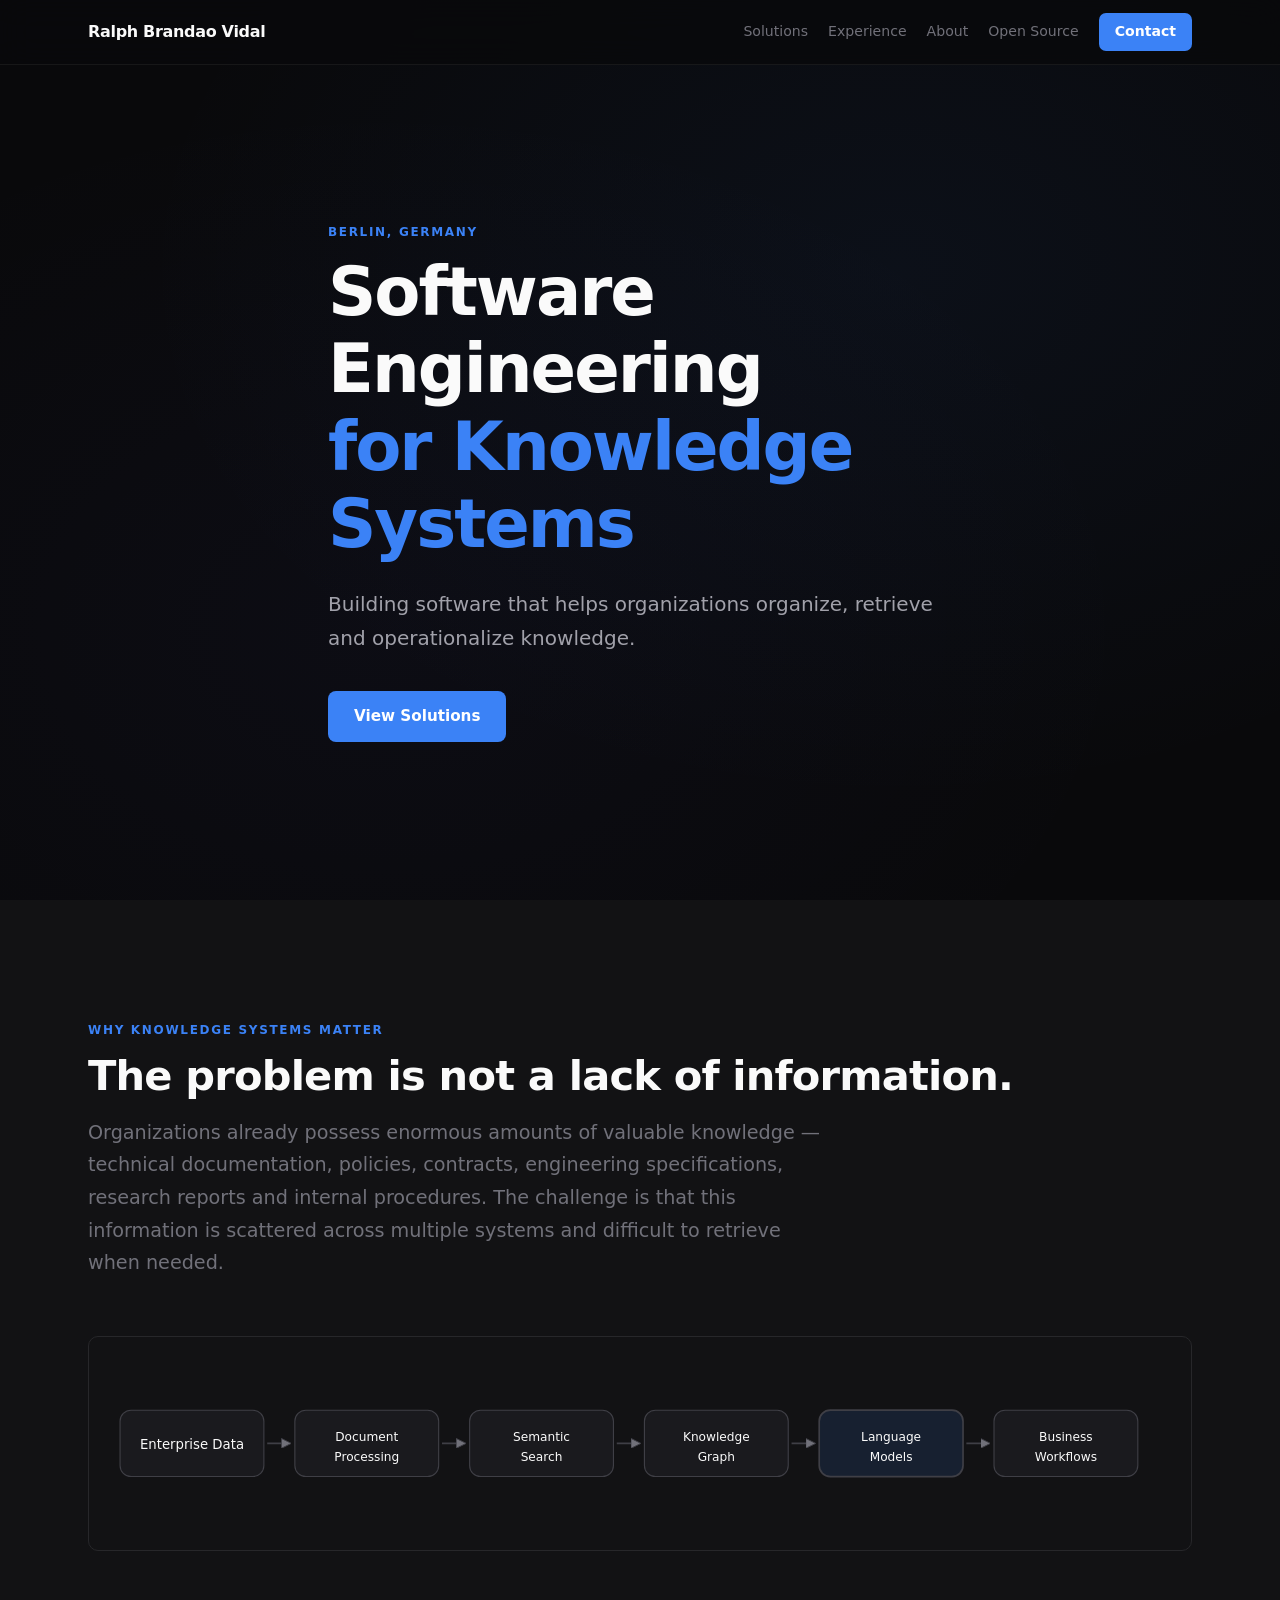
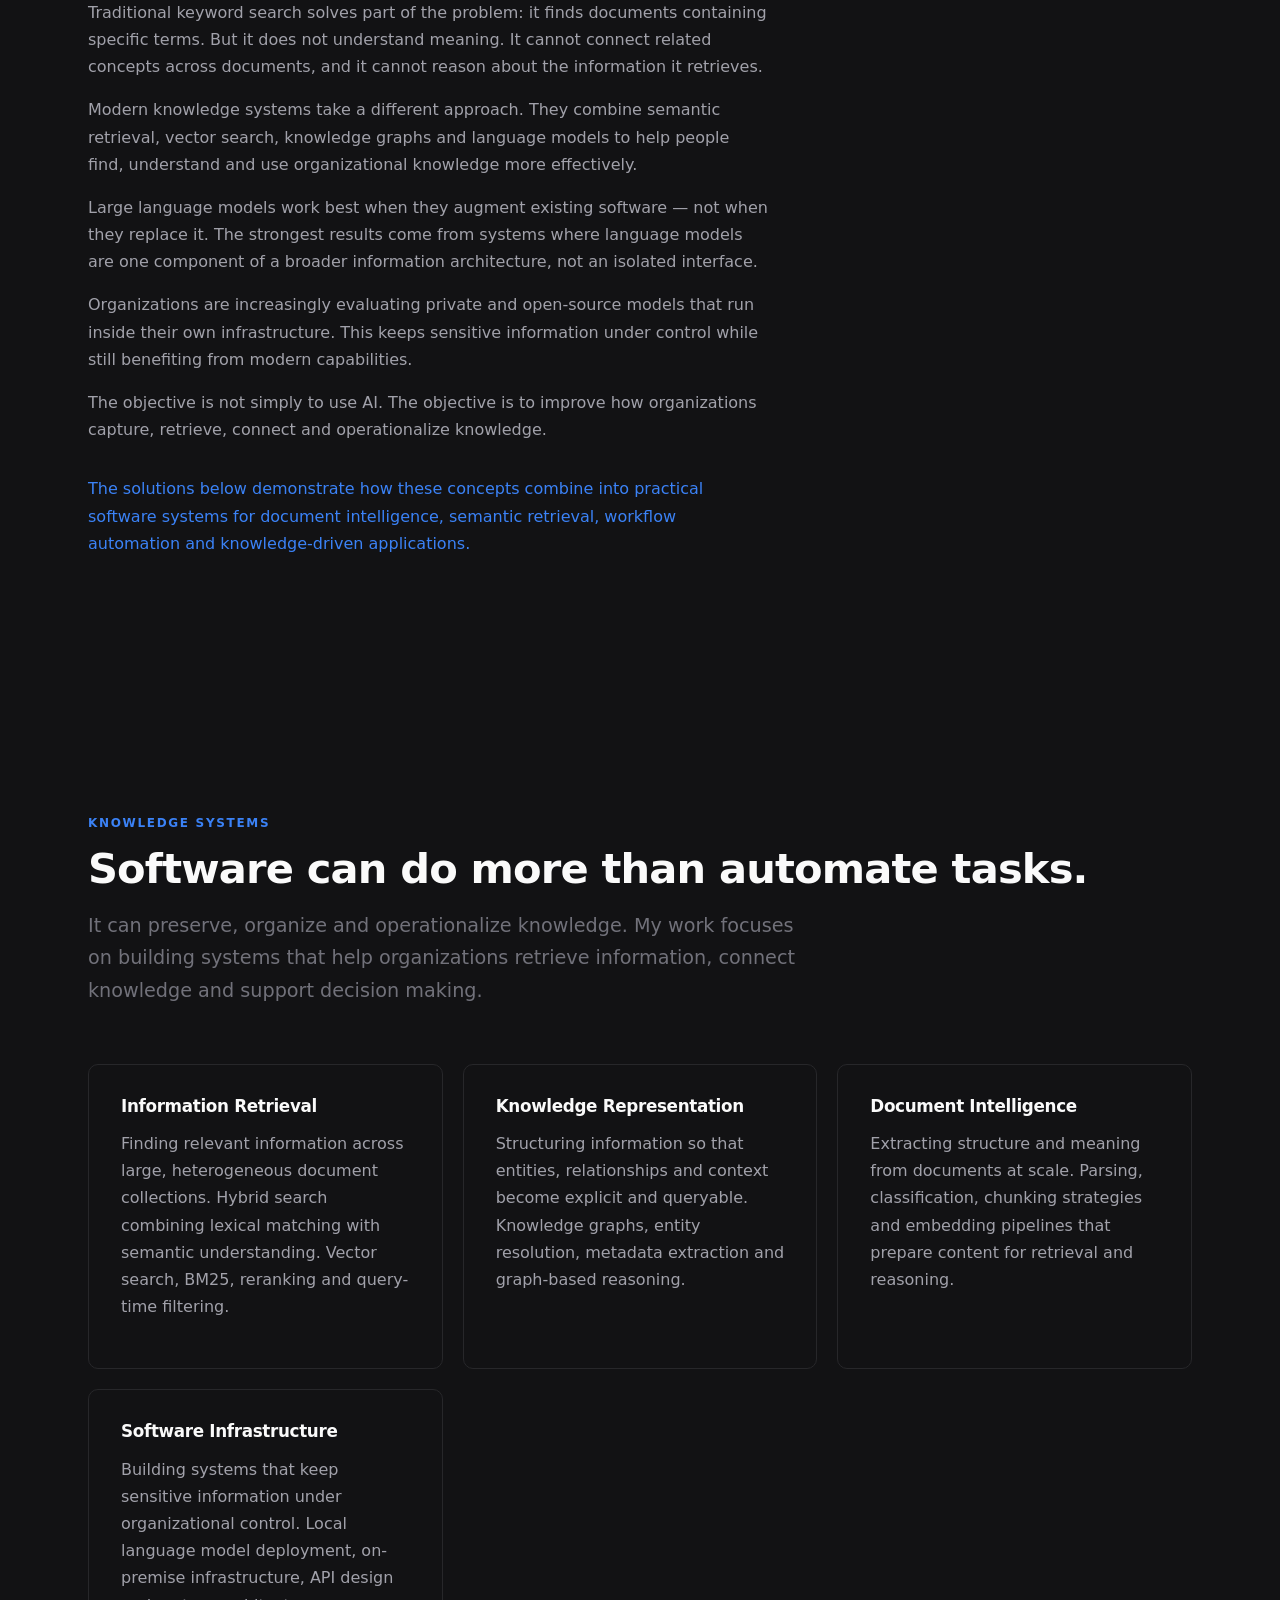
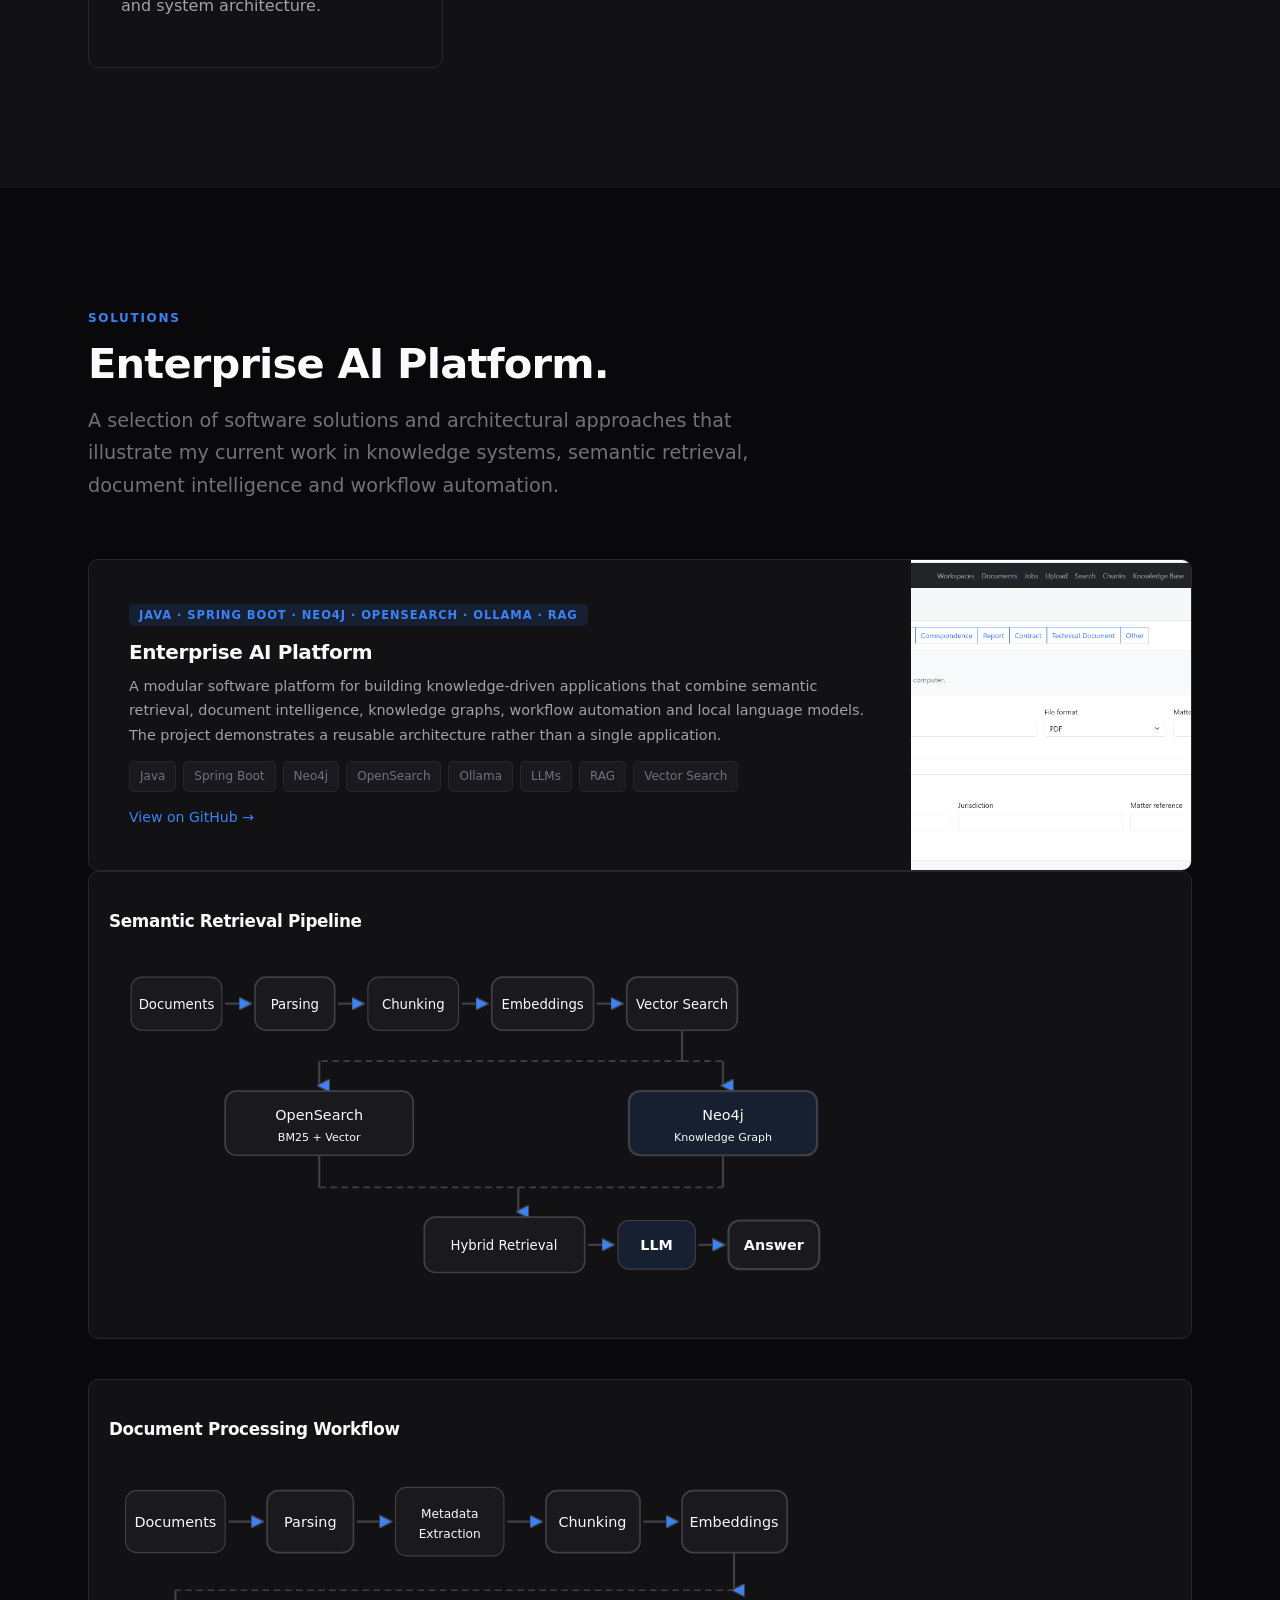
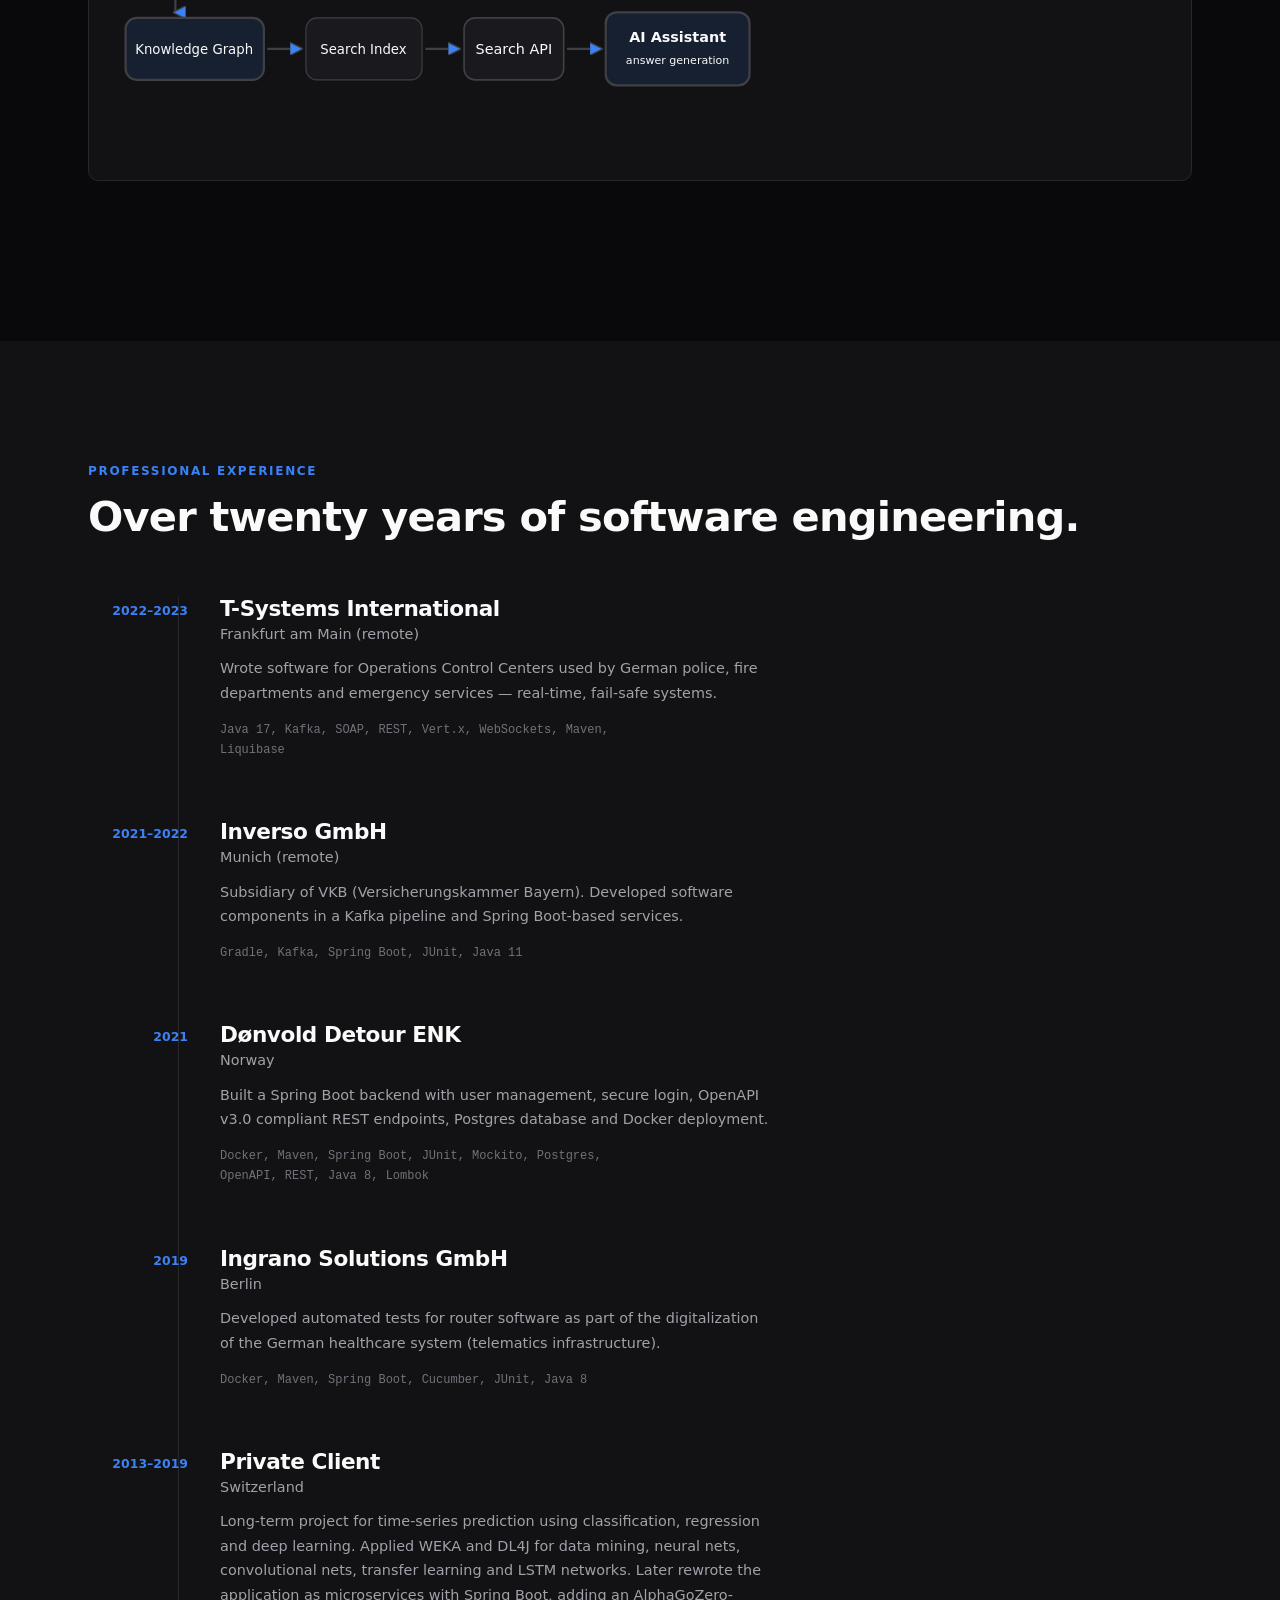
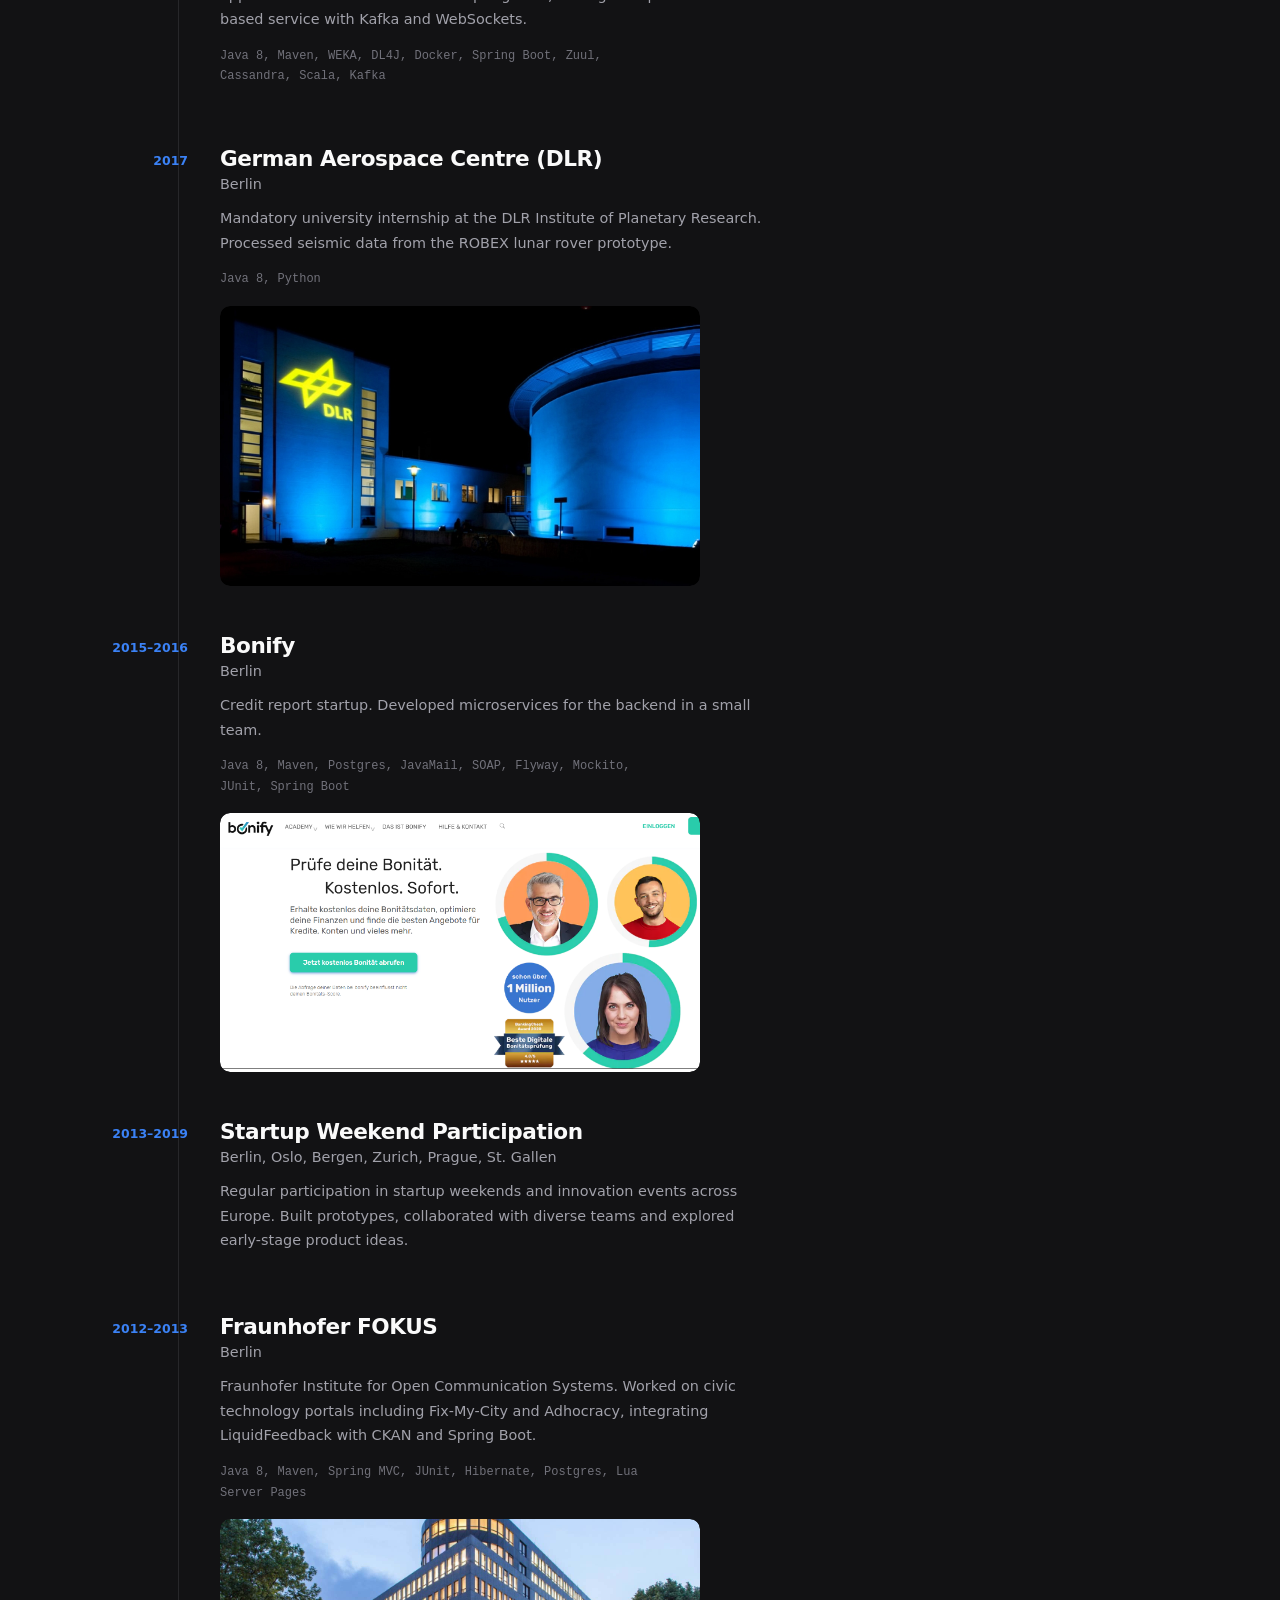
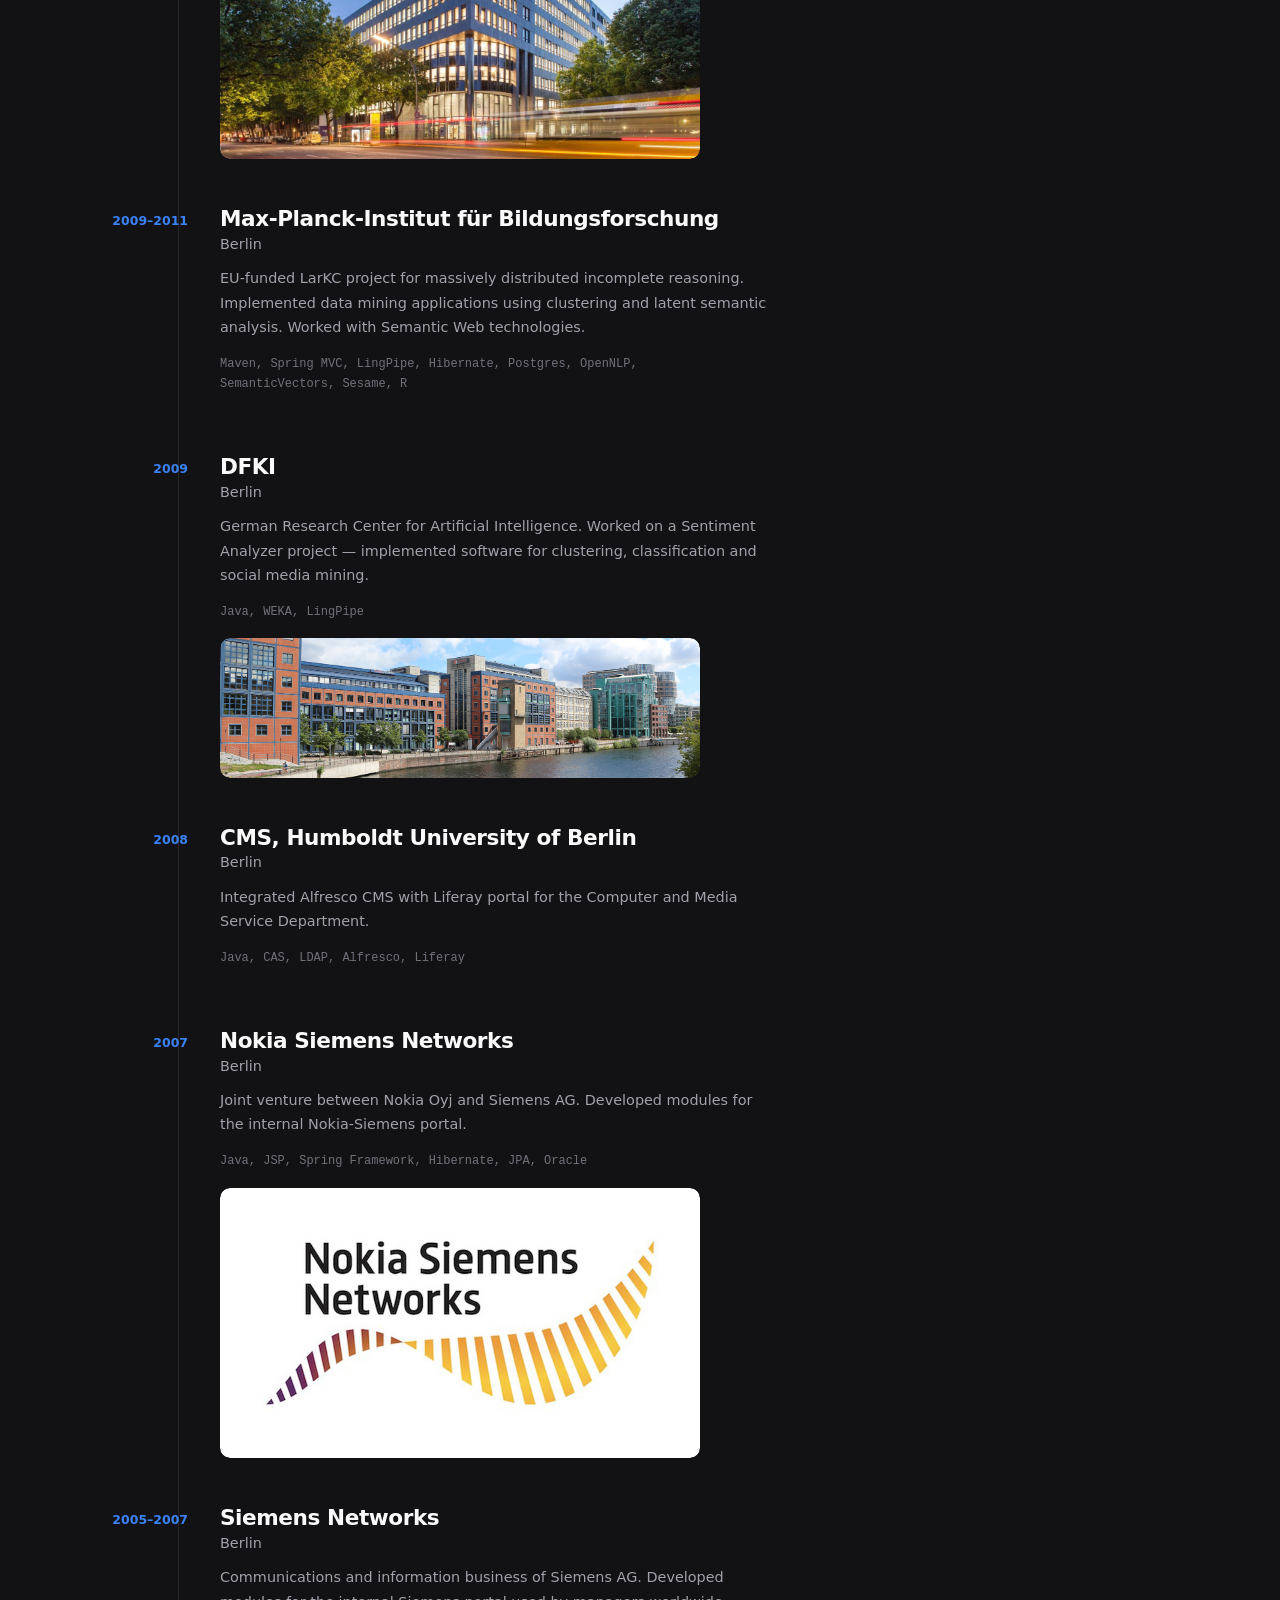
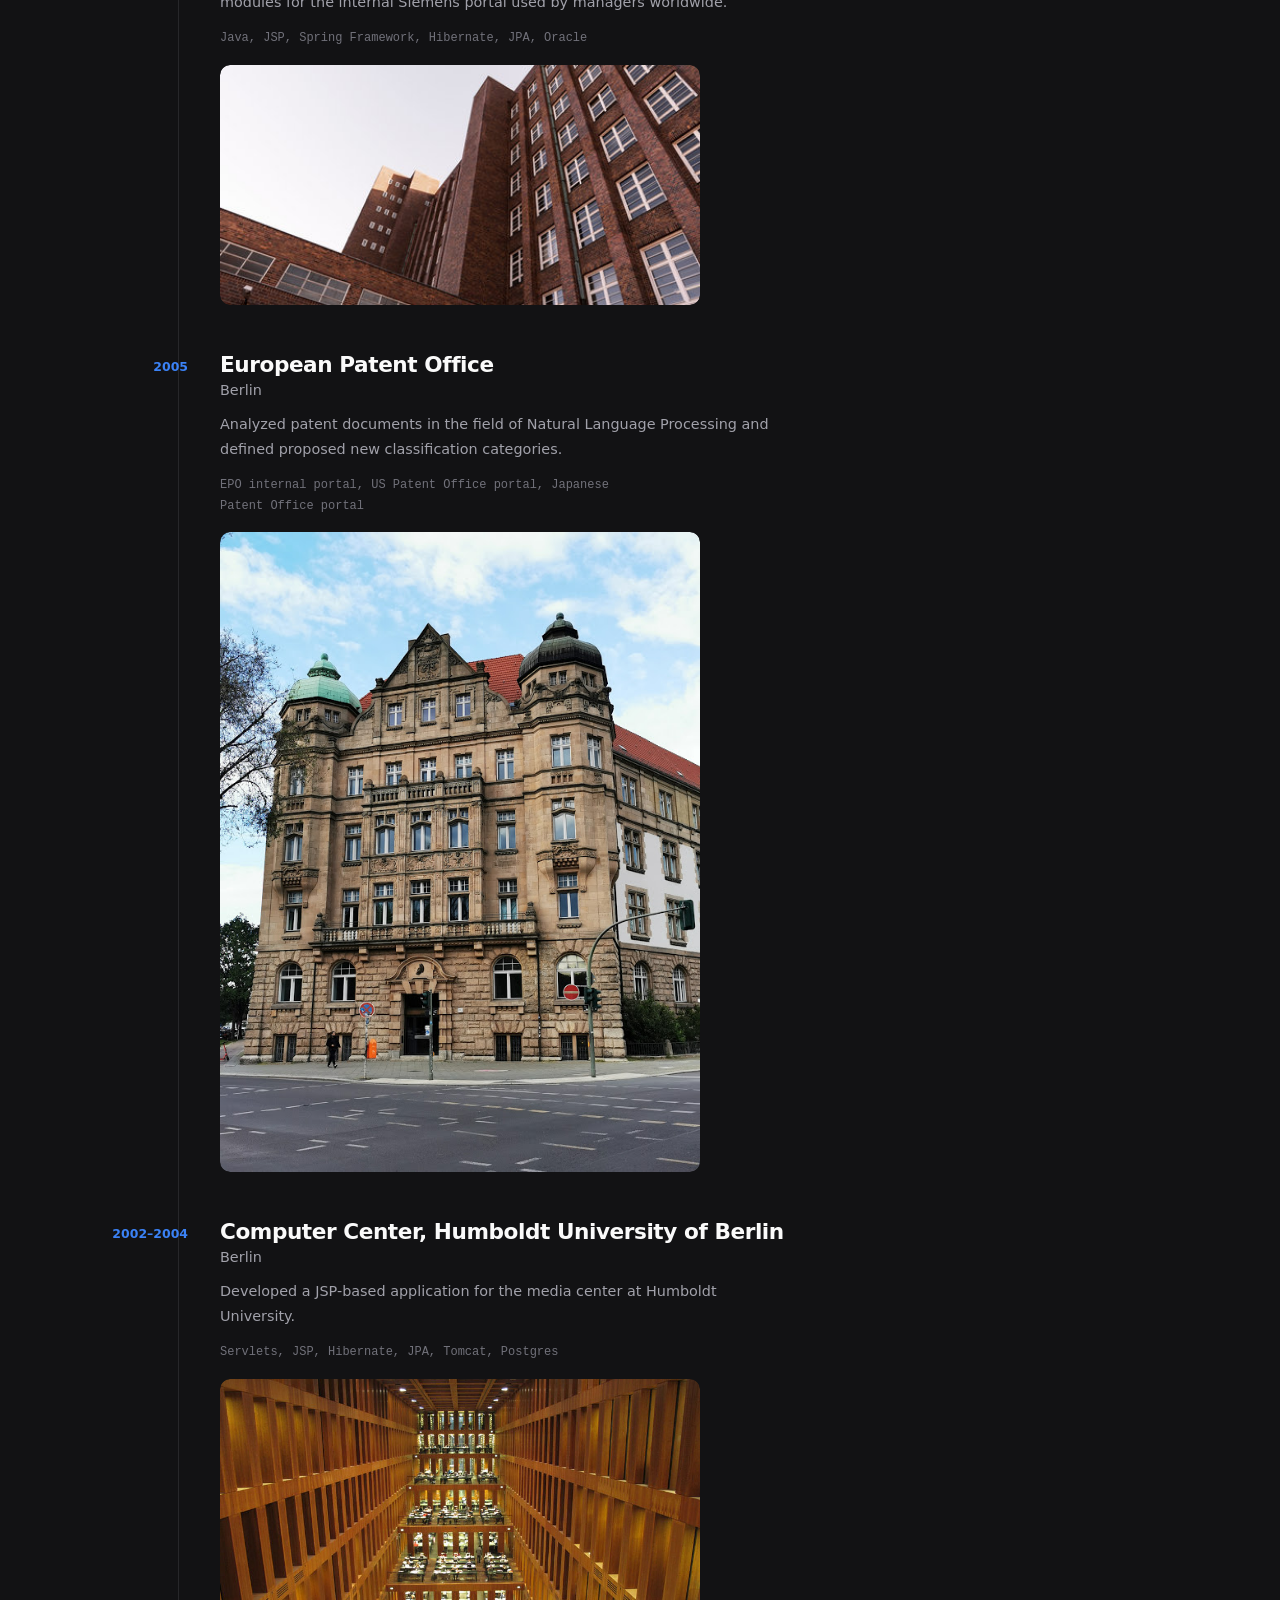
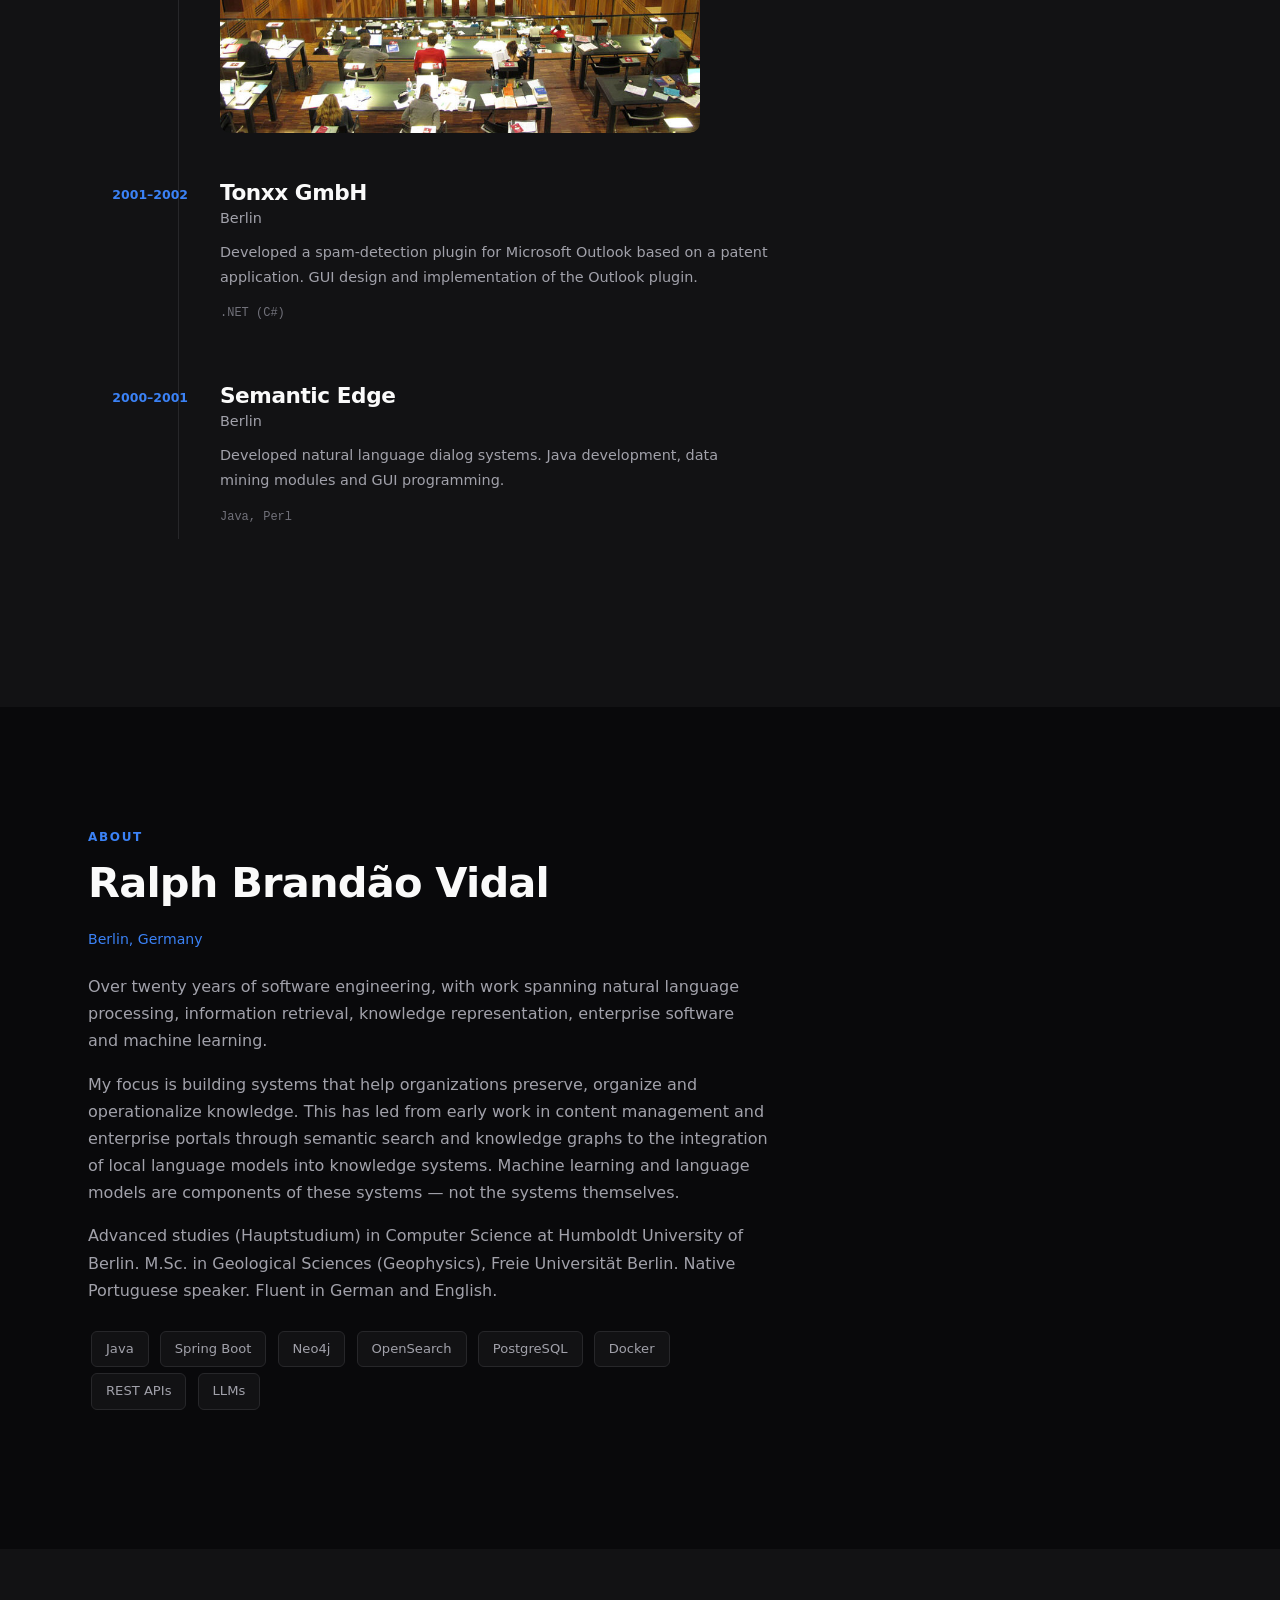
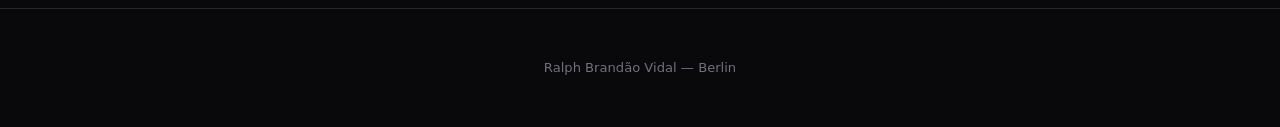
==== commit bf246eea: "Add "Why Knowledge Systems Matter" section between Hero and Knowledge Systems Educational section ex" ====
--- a/index.html
+++ b/index.html
@@ -49,6 +49,66 @@
   </div>
 </section>
 
+<!-- ═══════════ Why Knowledge Systems Matter ═══════════ -->
+<section id="why-knowledge" class="bg-mid" aria-labelledby="why-heading">
+  <div class="wrap">
+    <div class="section-header reveal">
+      <p class="eyebrow">Why Knowledge Systems Matter</p>
+      <h2 id="why-heading">The problem is not a lack of information.</h2>
+      <p class="lead">Organizations already possess enormous amounts of valuable knowledge — technical documentation, policies, contracts, engineering specifications, research reports and internal procedures. The challenge is that this information is scattered across multiple systems and difficult to retrieve when needed.</p>
+    </div>
+
+    <div class="diagram reveal" aria-label="From data to knowledge" role="img" style="margin-bottom:48px">
+      <svg viewBox="0 0 960 120" xmlns="http://www.w3.org/2000/svg">
+        <defs>
+          <marker id="why-arrow" viewBox="0 0 10 10" refX="8" refY="5" markerWidth="6" markerHeight="6" orient="auto"><path d="M0,0 L10,5 L0,10 Z" fill="var(--muted)"/></marker>
+        </defs>
+        <rect x="10" y="30" width="130" height="60" rx="10" fill="var(--bg3)" stroke="var(--border-light)"/>
+        <text x="75" y="65" text-anchor="middle" font-size="12" fill="#fafafa">Enterprise Data</text>
+
+        <line x1="143" y1="60" x2="163" y2="60" stroke="var(--muted)" stroke-width="1.5" marker-end="url(#why-arrow)"/>
+
+        <rect x="168" y="30" width="130" height="60" rx="10" fill="var(--bg3)" stroke="var(--border-light)"/>
+        <text x="233" y="58" text-anchor="middle" font-size="11" fill="#fafafa">Document</text>
+        <text x="233" y="76" text-anchor="middle" font-size="11" fill="#fafafa">Processing</text>
+
+        <line x1="301" y1="60" x2="321" y2="60" stroke="var(--muted)" stroke-width="1.5" marker-end="url(#why-arrow)"/>
+
+        <rect x="326" y="30" width="130" height="60" rx="10" fill="var(--bg3)" stroke="var(--border-light)"/>
+        <text x="391" y="58" text-anchor="middle" font-size="11" fill="#fafafa">Semantic</text>
+        <text x="391" y="76" text-anchor="middle" font-size="11" fill="#fafafa">Search</text>
+
+        <line x1="459" y1="60" x2="479" y2="60" stroke="var(--muted)" stroke-width="1.5" marker-end="url(#why-arrow)"/>
+
+        <rect x="484" y="30" width="130" height="60" rx="10" fill="var(--bg3)" stroke="var(--border-light)"/>
+        <text x="549" y="58" text-anchor="middle" font-size="11" fill="#fafafa">Knowledge</text>
+        <text x="549" y="76" text-anchor="middle" font-size="11" fill="#fafafa">Graph</text>
+
+        <line x1="617" y1="60" x2="637" y2="60" stroke="var(--muted)" stroke-width="1.5" marker-end="url(#why-arrow)"/>
+
+        <rect x="642" y="30" width="130" height="60" rx="10" fill="var(--accent-dim)" stroke="var(--accent)" stroke-width="1.5"/>
+        <text x="707" y="58" text-anchor="middle" font-size="11" fill="#fafafa">Language</text>
+        <text x="707" y="76" text-anchor="middle" font-size="11" fill="#fafafa">Models</text>
+
+        <line x1="775" y1="60" x2="795" y2="60" stroke="var(--muted)" stroke-width="1.5" marker-end="url(#why-arrow)"/>
+
+        <rect x="800" y="30" width="130" height="60" rx="10" fill="var(--bg3)" stroke="var(--border-light)"/>
+        <text x="865" y="58" text-anchor="middle" font-size="11" fill="#fafafa">Business</text>
+        <text x="865" y="76" text-anchor="middle" font-size="11" fill="#fafafa">Workflows</text>
+      </svg>
+    </div>
+
+    <div class="reveal" style="max-width:680px">
+      <p>Traditional keyword search solves part of the problem: it finds documents containing specific terms. But it does not understand meaning. It cannot connect related concepts across documents, and it cannot reason about the information it retrieves.</p>
+      <p>Modern knowledge systems take a different approach. They combine semantic retrieval, vector search, knowledge graphs and language models to help people find, understand and use organizational knowledge more effectively.</p>
+      <p>Large language models work best when they augment existing software — not when they replace it. The strongest results come from systems where language models are one component of a broader information architecture, not an isolated interface.</p>
+      <p>Organizations are increasingly evaluating private and open-source models that run inside their own infrastructure. This keeps sensitive information under control while still benefiting from modern capabilities.</p>
+      <p>The objective is not simply to use AI. The objective is to improve how organizations capture, retrieve, connect and operationalize knowledge.</p>
+      <p style="margin-top:32px;color:var(--accent)">The solutions below demonstrate how these concepts combine into practical software systems for document intelligence, semantic retrieval, workflow automation and knowledge-driven applications.</p>
+    </div>
+  </div>
+</section>
+
 <!-- ═══════════ Knowledge Systems ═══════════ -->
 <section id="knowledge" class="bg-mid" aria-labelledby="knowledge-heading">
   <div class="wrap">
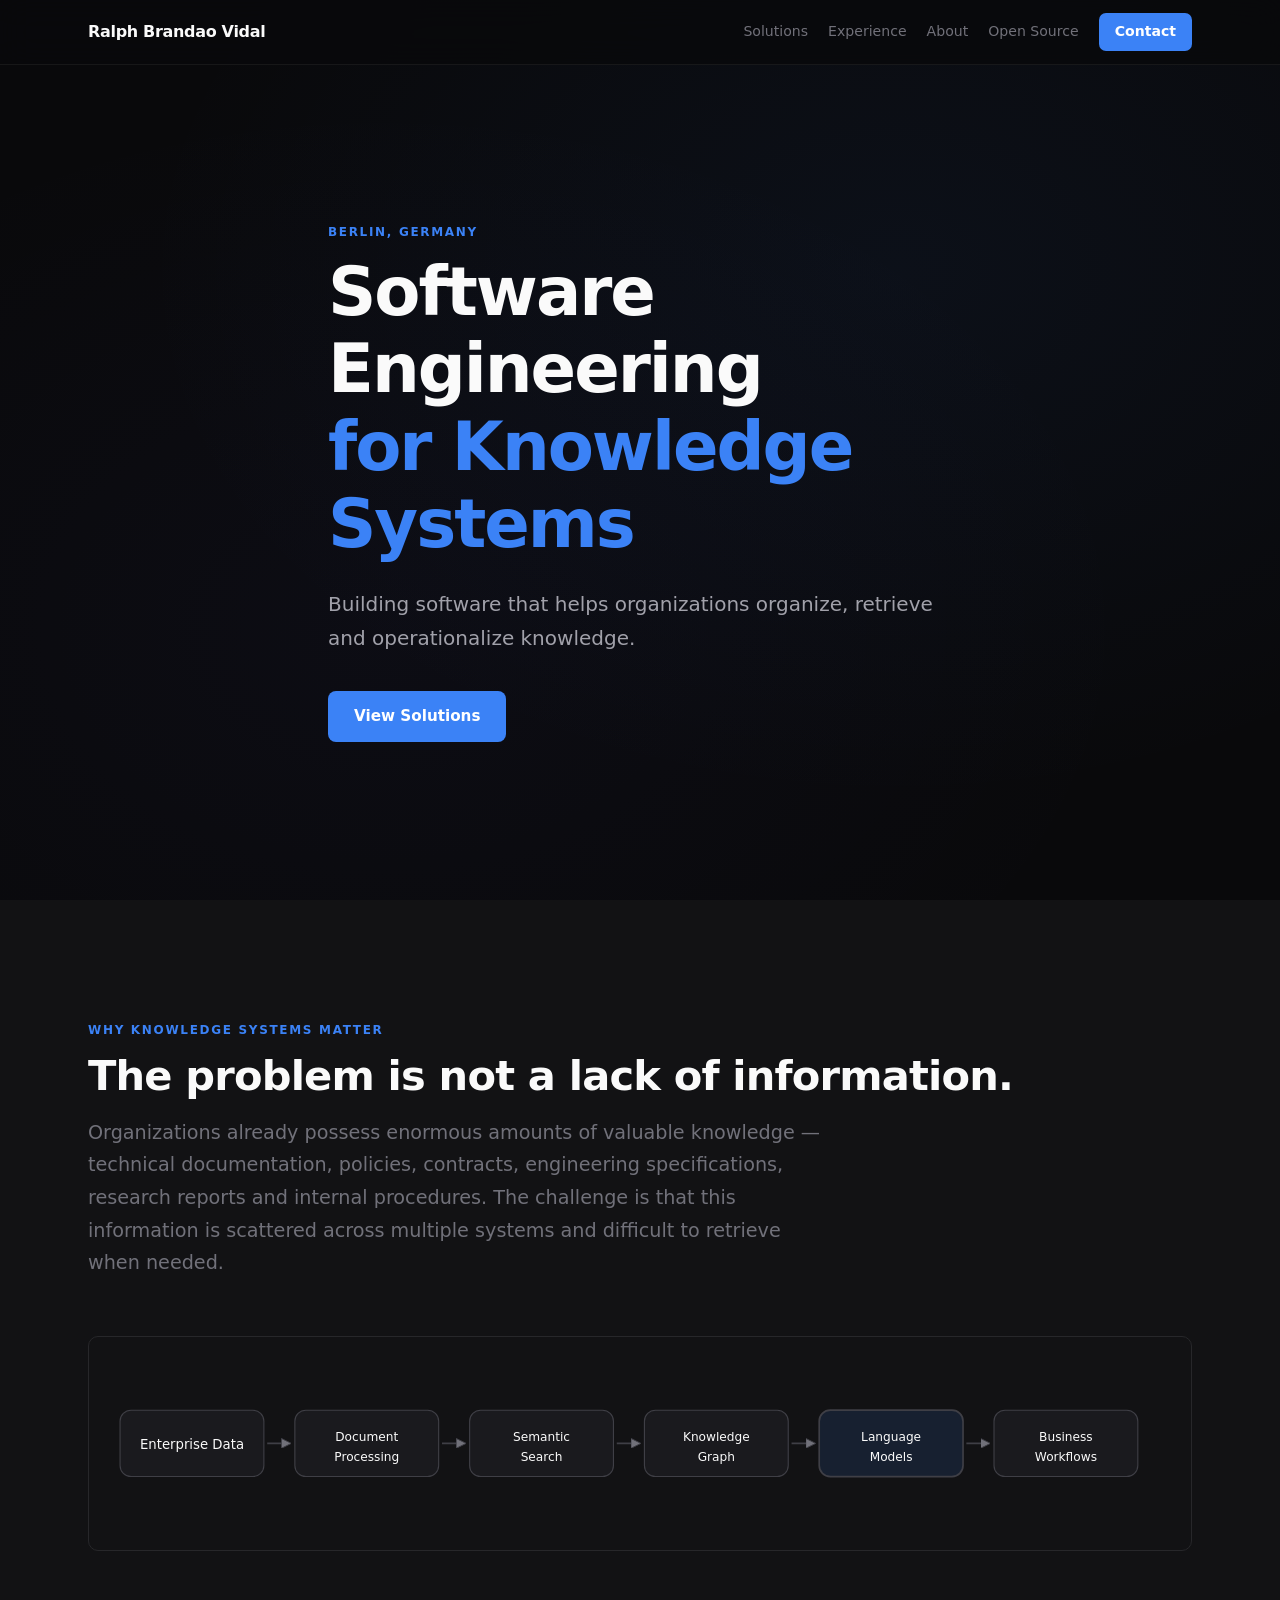
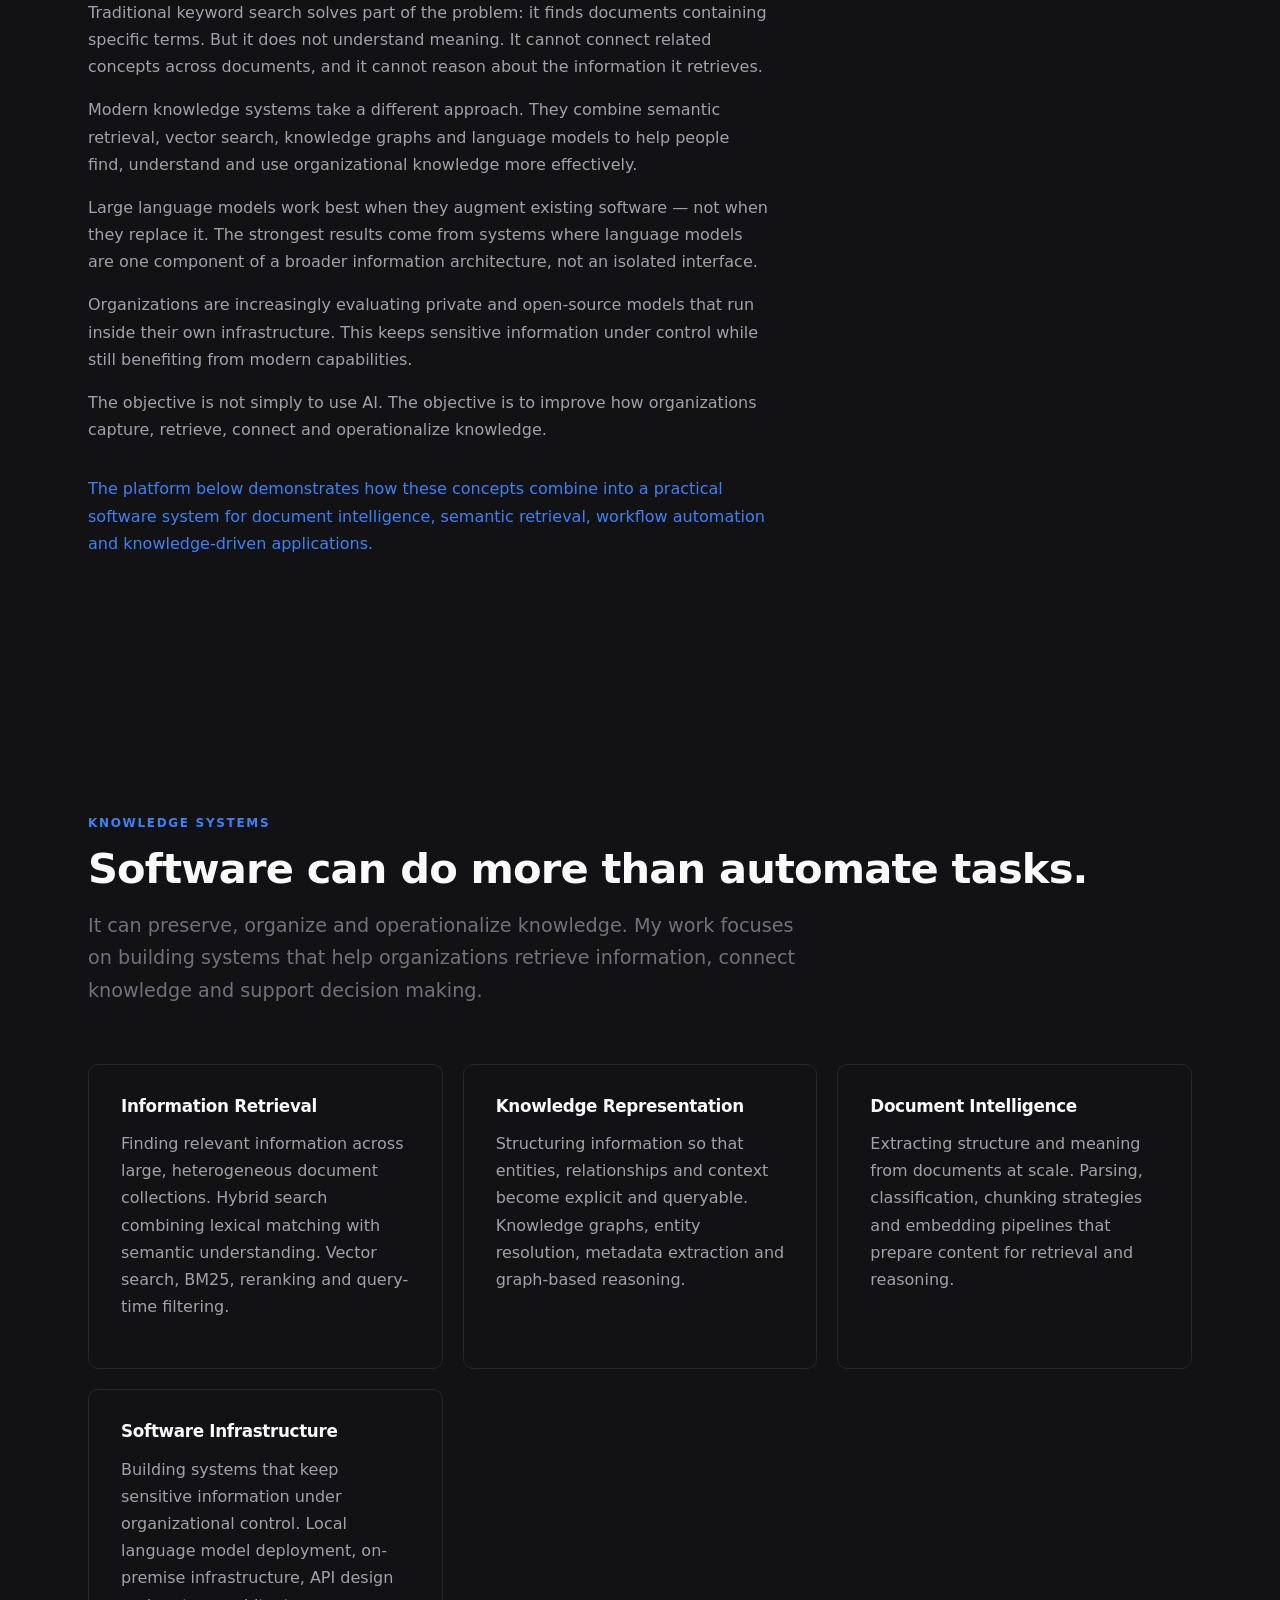
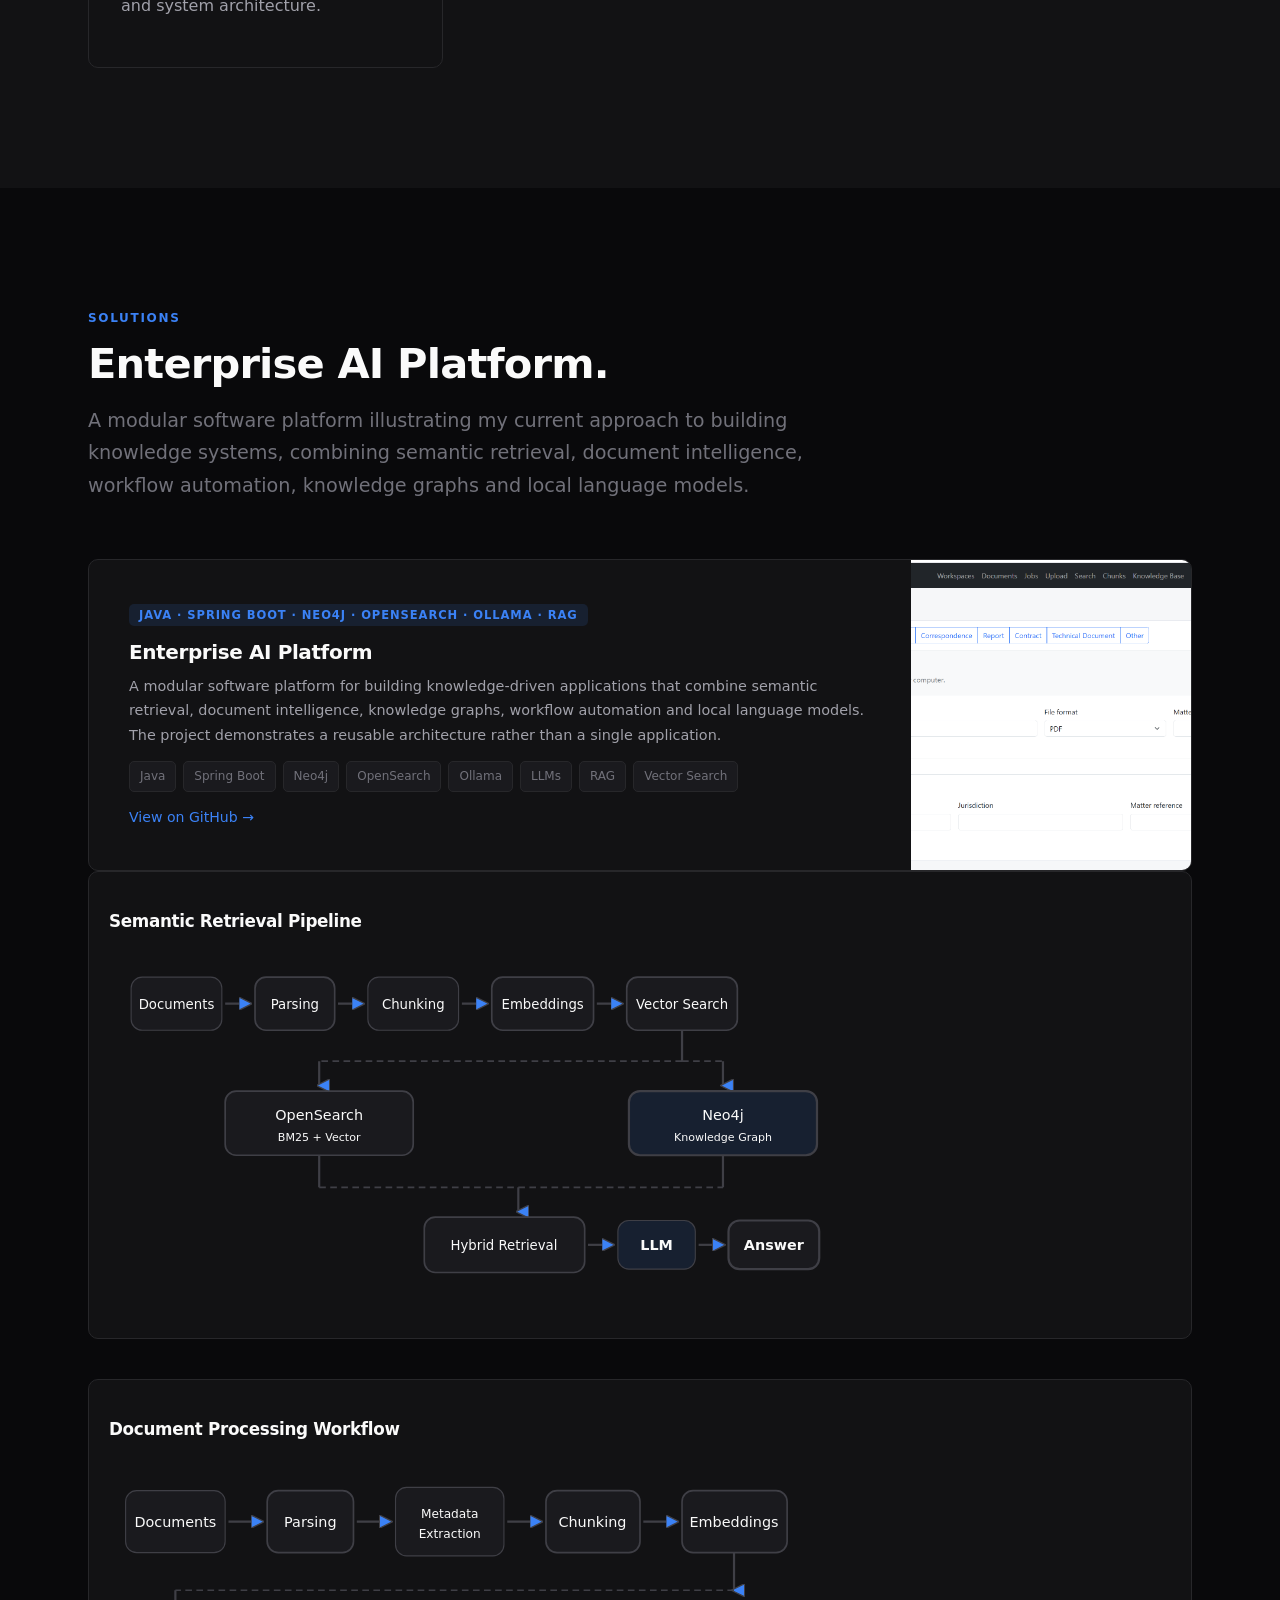
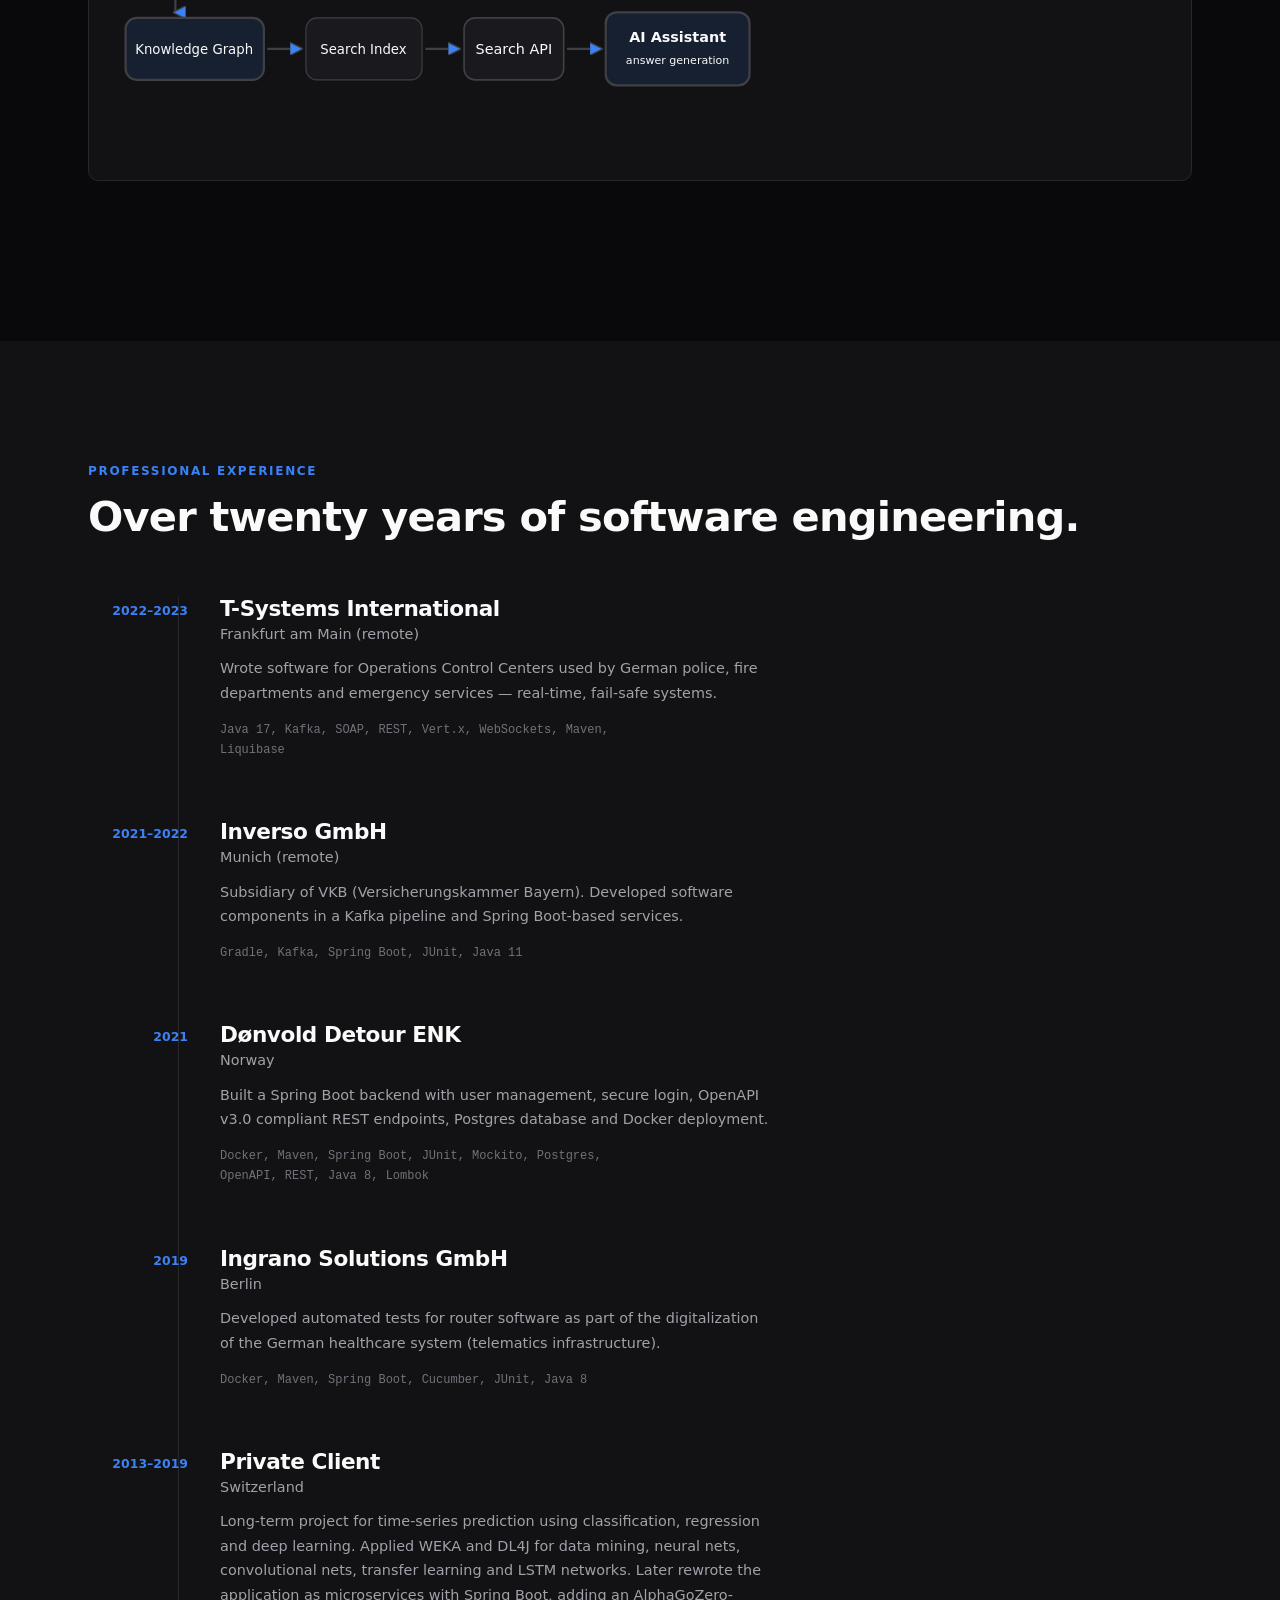
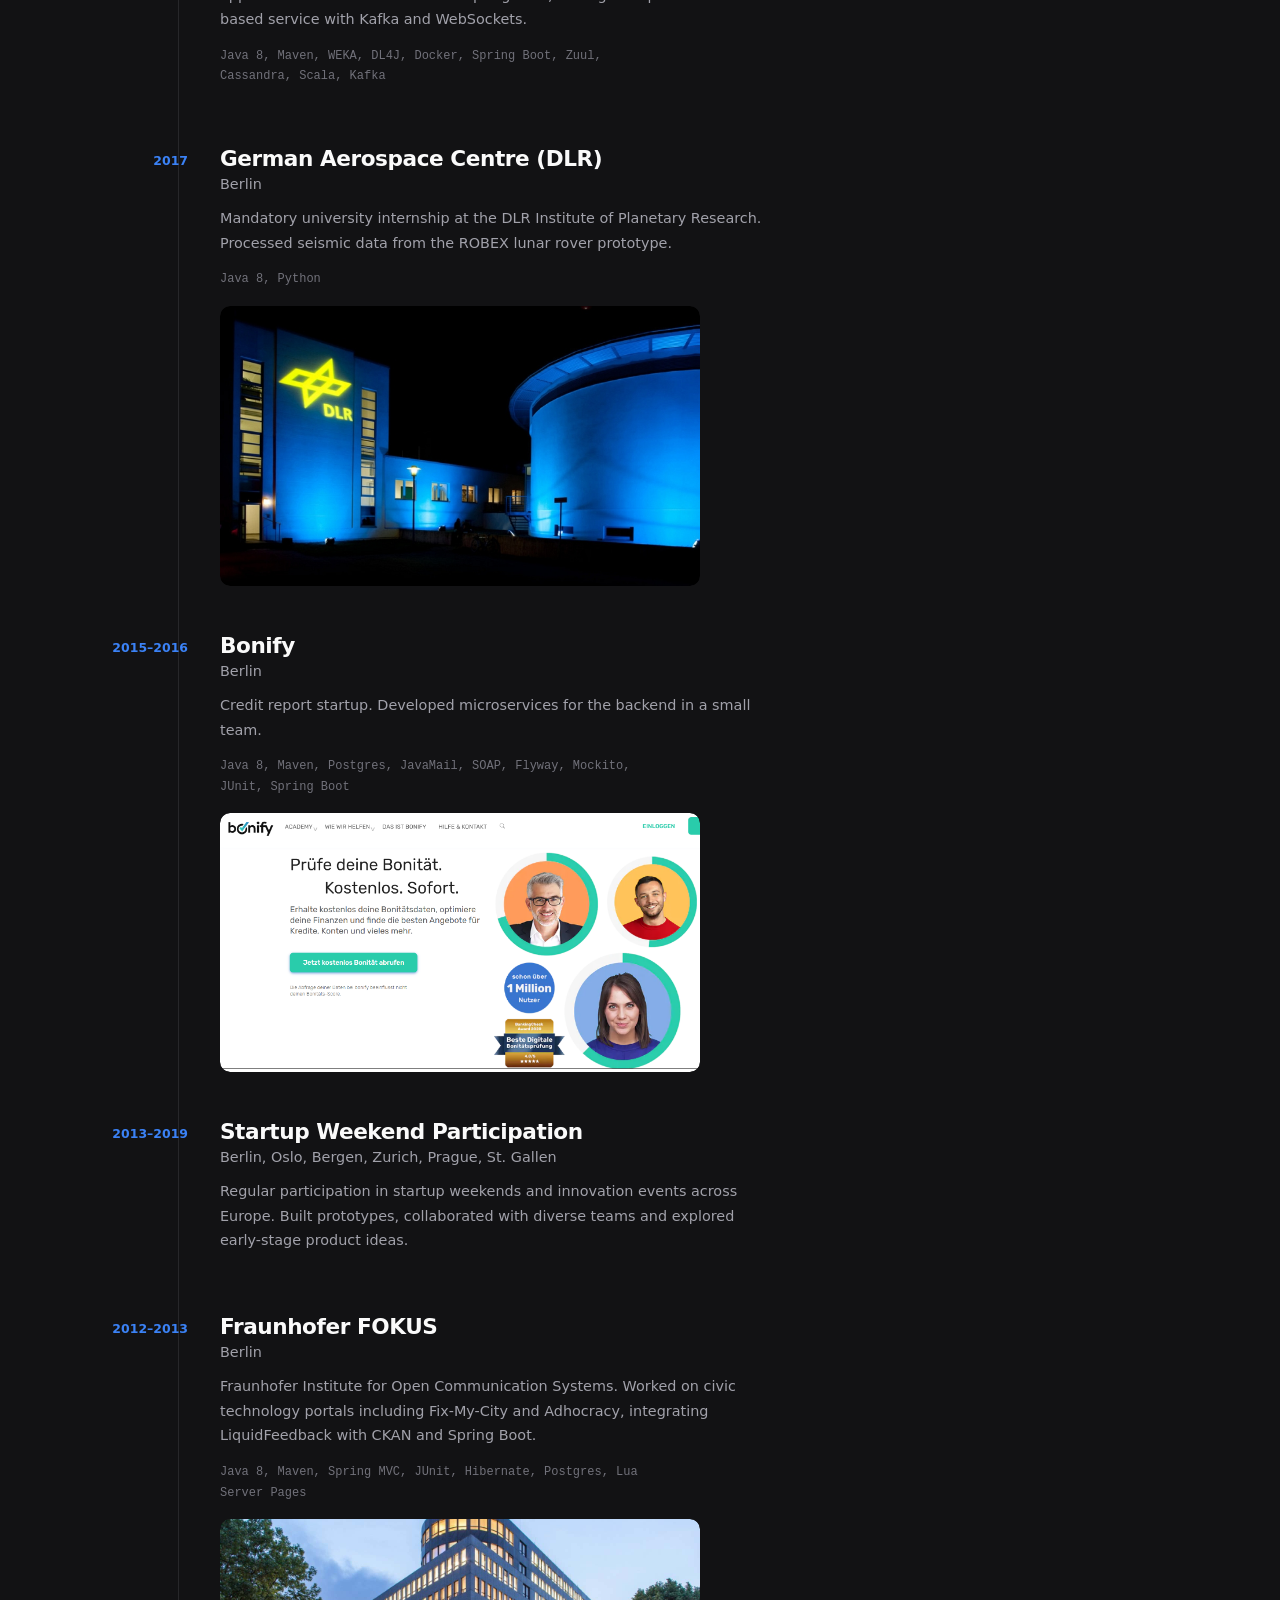
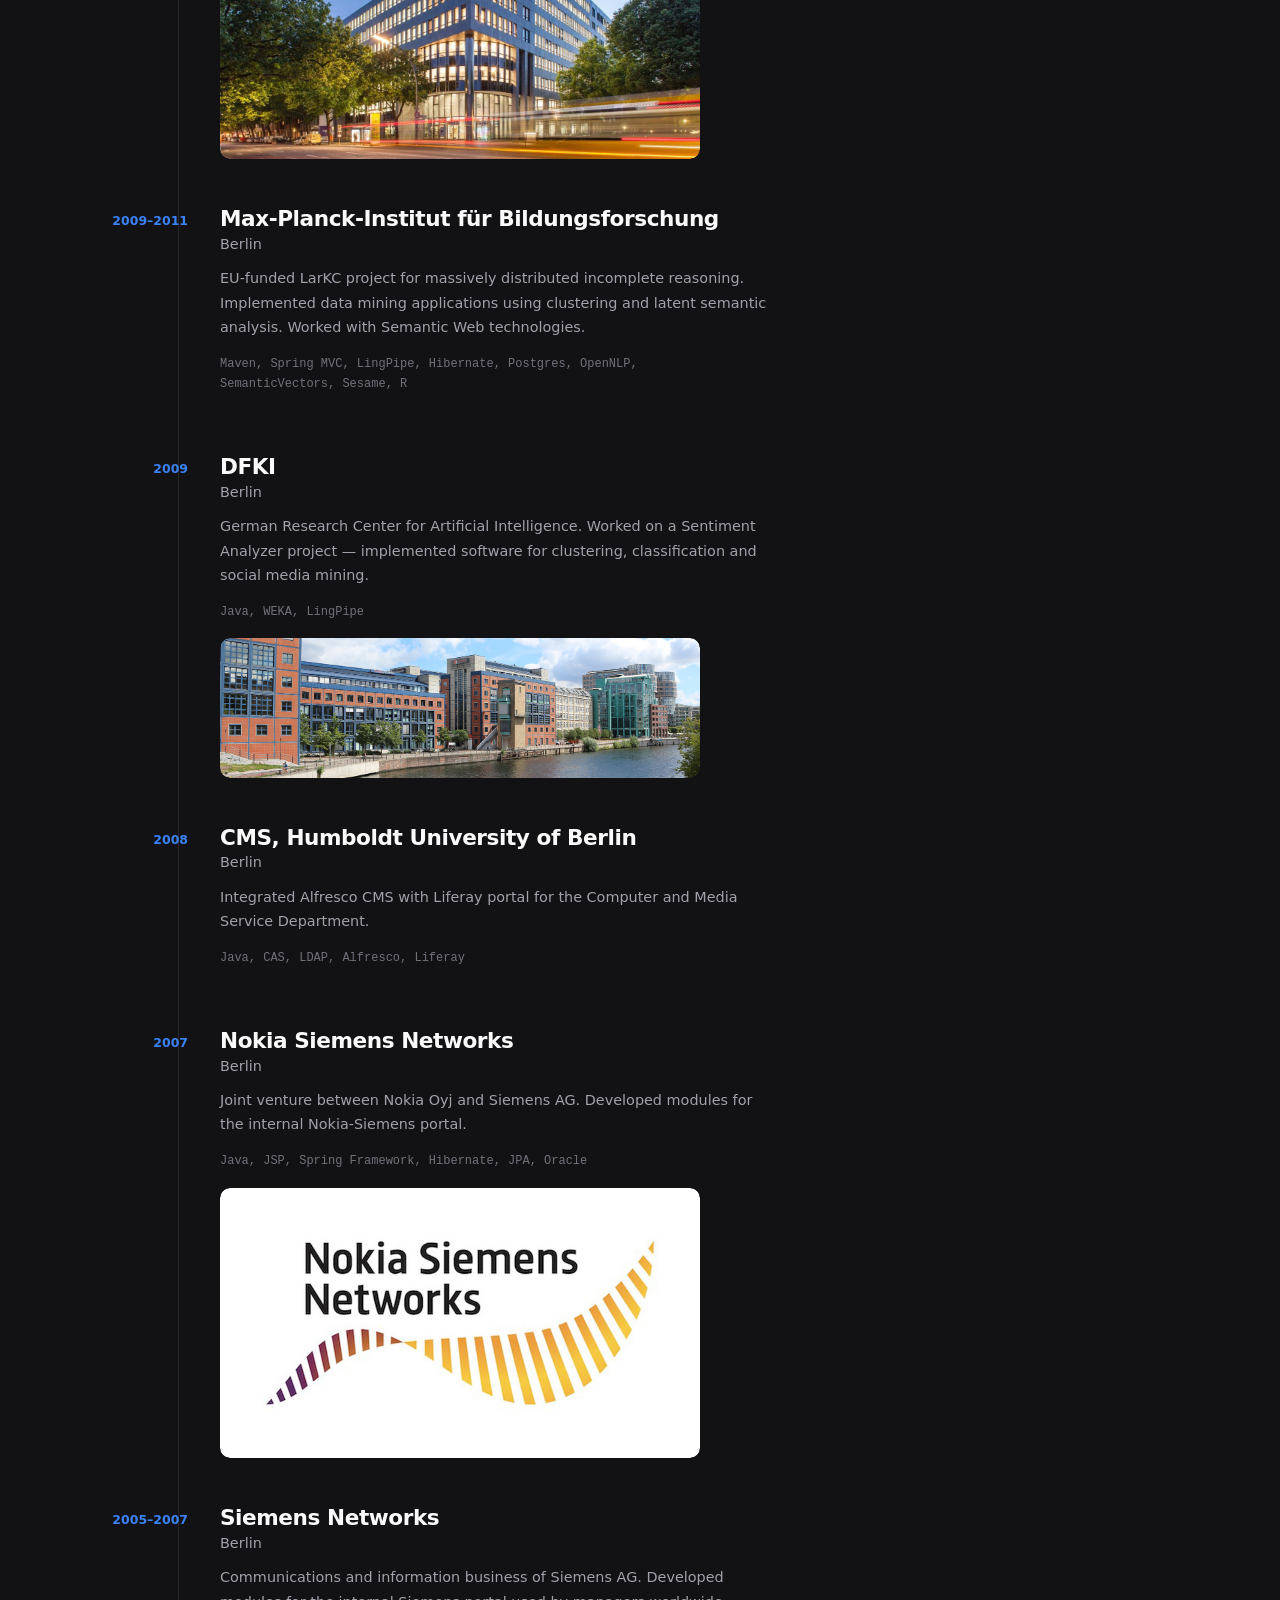
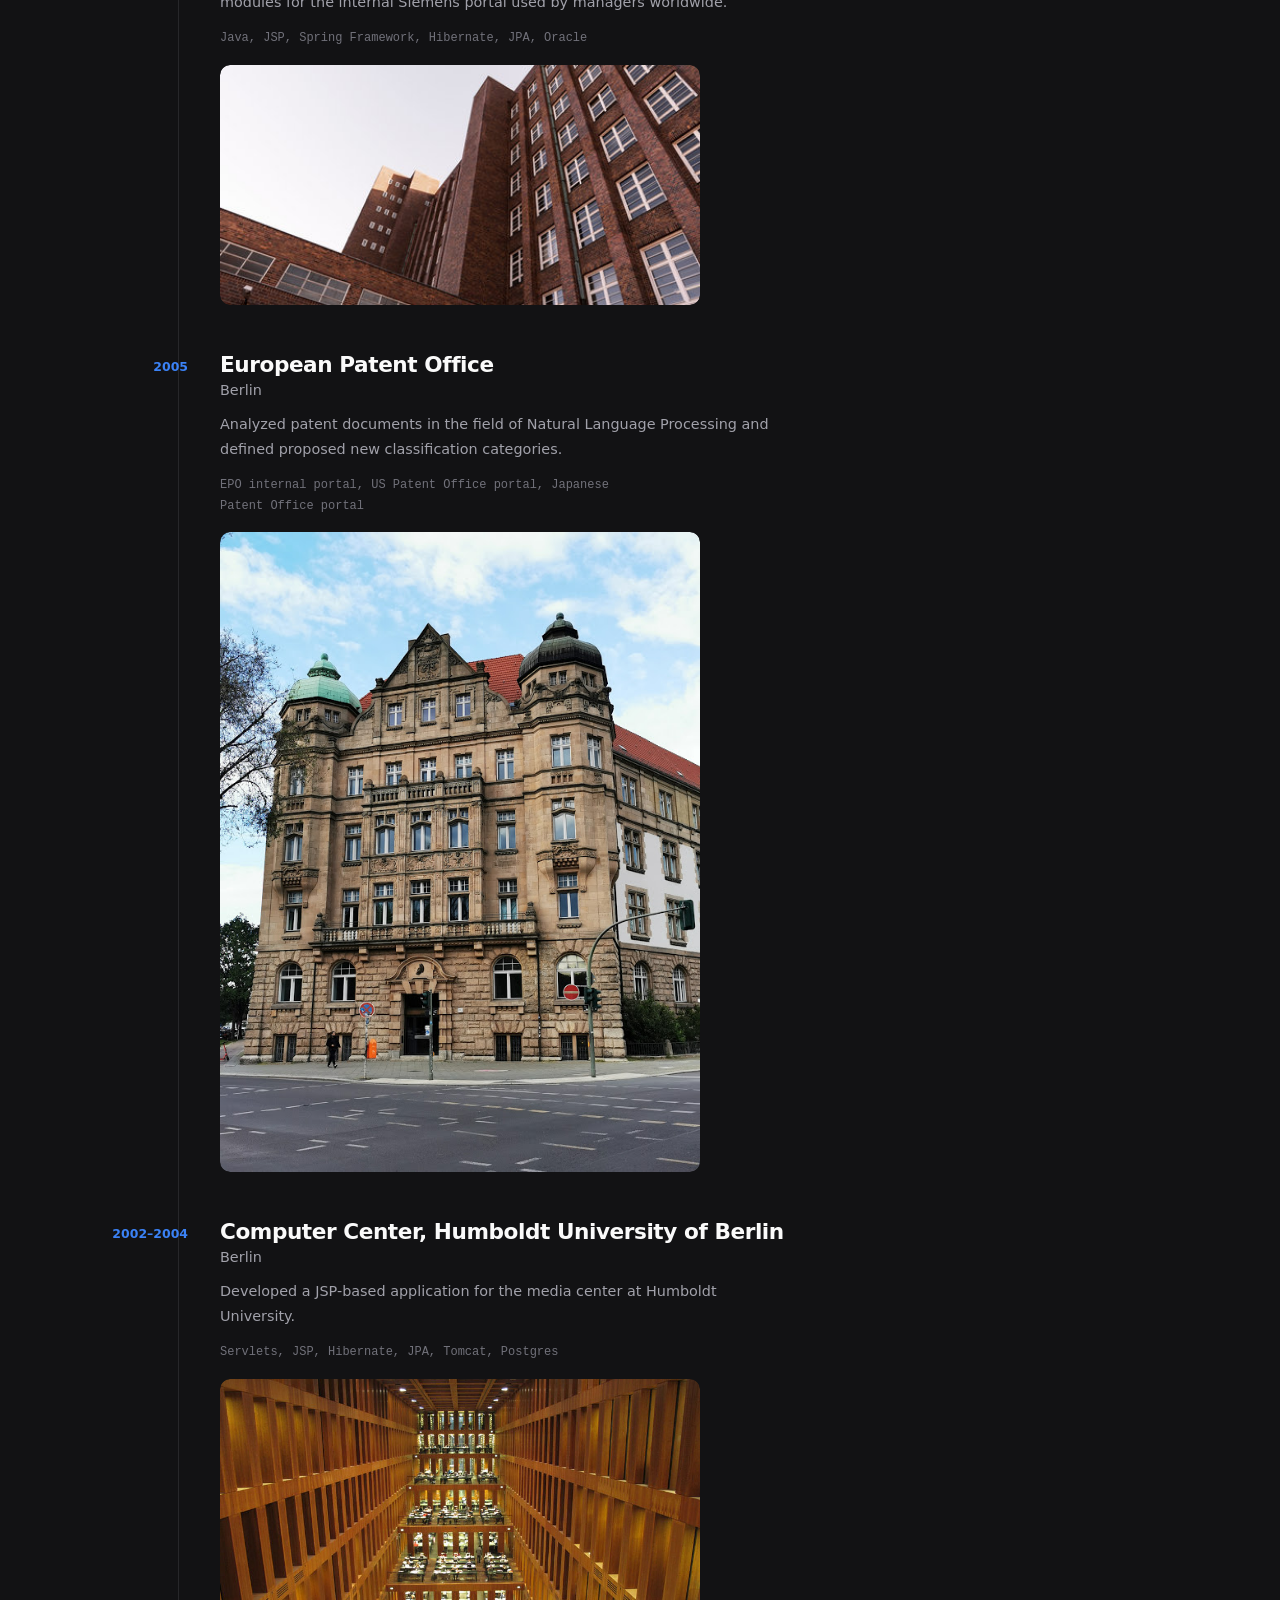
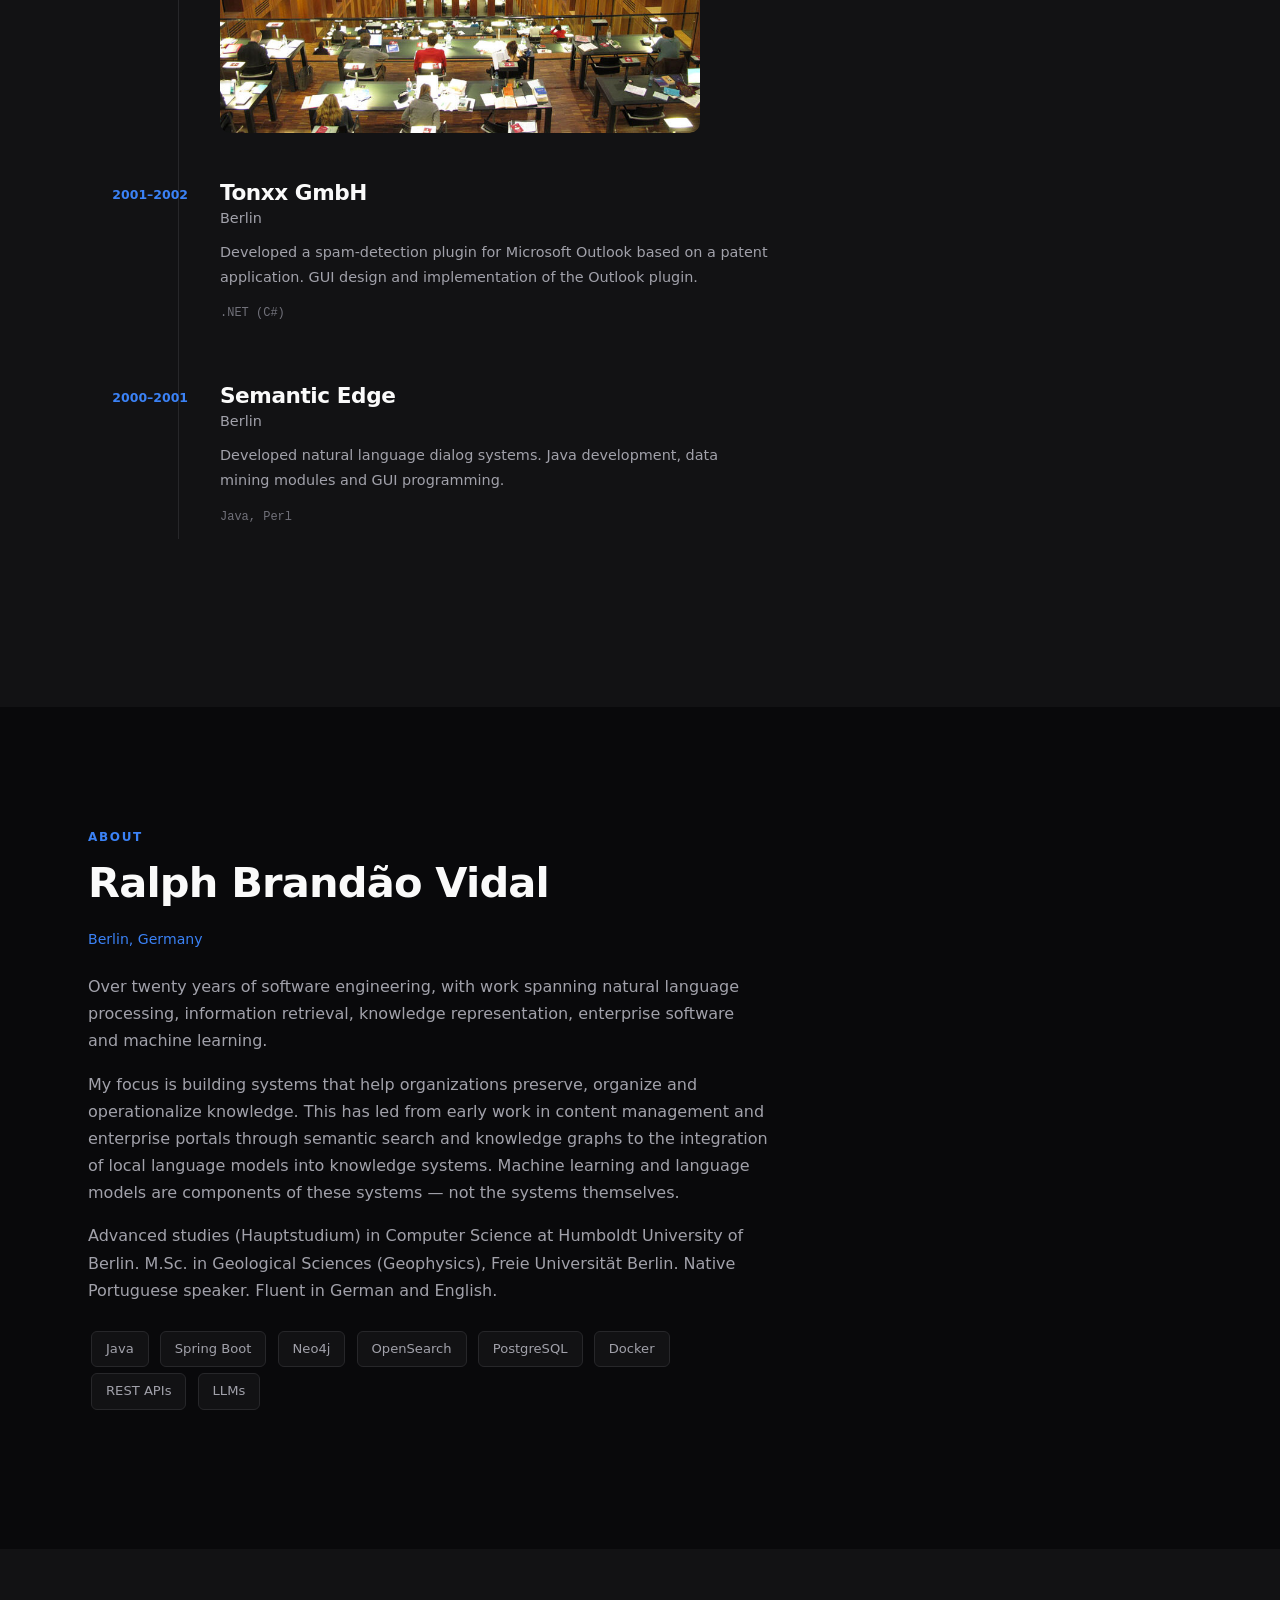
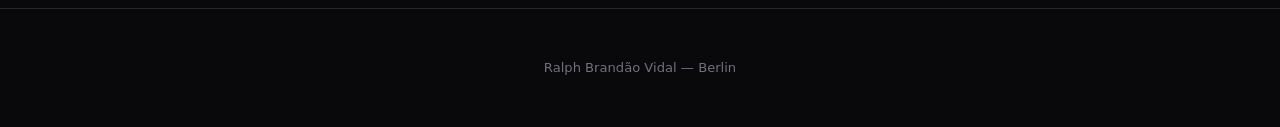
==== commit 43e31247: "Refine Solutions section wording to present single flagship platform Replace plural "solutions/appro" ====
--- a/index.html
+++ b/index.html
@@ -104,7 +104,7 @@
       <p>Large language models work best when they augment existing software — not when they replace it. The strongest results come from systems where language models are one component of a broader information architecture, not an isolated interface.</p>
       <p>Organizations are increasingly evaluating private and open-source models that run inside their own infrastructure. This keeps sensitive information under control while still benefiting from modern capabilities.</p>
       <p>The objective is not simply to use AI. The objective is to improve how organizations capture, retrieve, connect and operationalize knowledge.</p>
-      <p style="margin-top:32px;color:var(--accent)">The solutions below demonstrate how these concepts combine into practical software systems for document intelligence, semantic retrieval, workflow automation and knowledge-driven applications.</p>
+      <p style="margin-top:32px;color:var(--accent)">The platform below demonstrates how these concepts combine into a practical software system for document intelligence, semantic retrieval, workflow automation and knowledge-driven applications.</p>
     </div>
   </div>
 </section>
@@ -149,7 +149,7 @@
     <div class="section-header reveal">
       <p class="eyebrow">Solutions</p>
       <h2 id="proj-heading">Enterprise AI Platform.</h2>
-      <p class="lead">A selection of software solutions and architectural approaches that illustrate my current work in knowledge systems, semantic retrieval, document intelligence and workflow automation.</p>
+      <p class="lead">A modular software platform illustrating my current approach to building knowledge systems, combining semantic retrieval, document intelligence, workflow automation, knowledge graphs and local language models.</p>
     </div>
 
     <div class="project-cards">
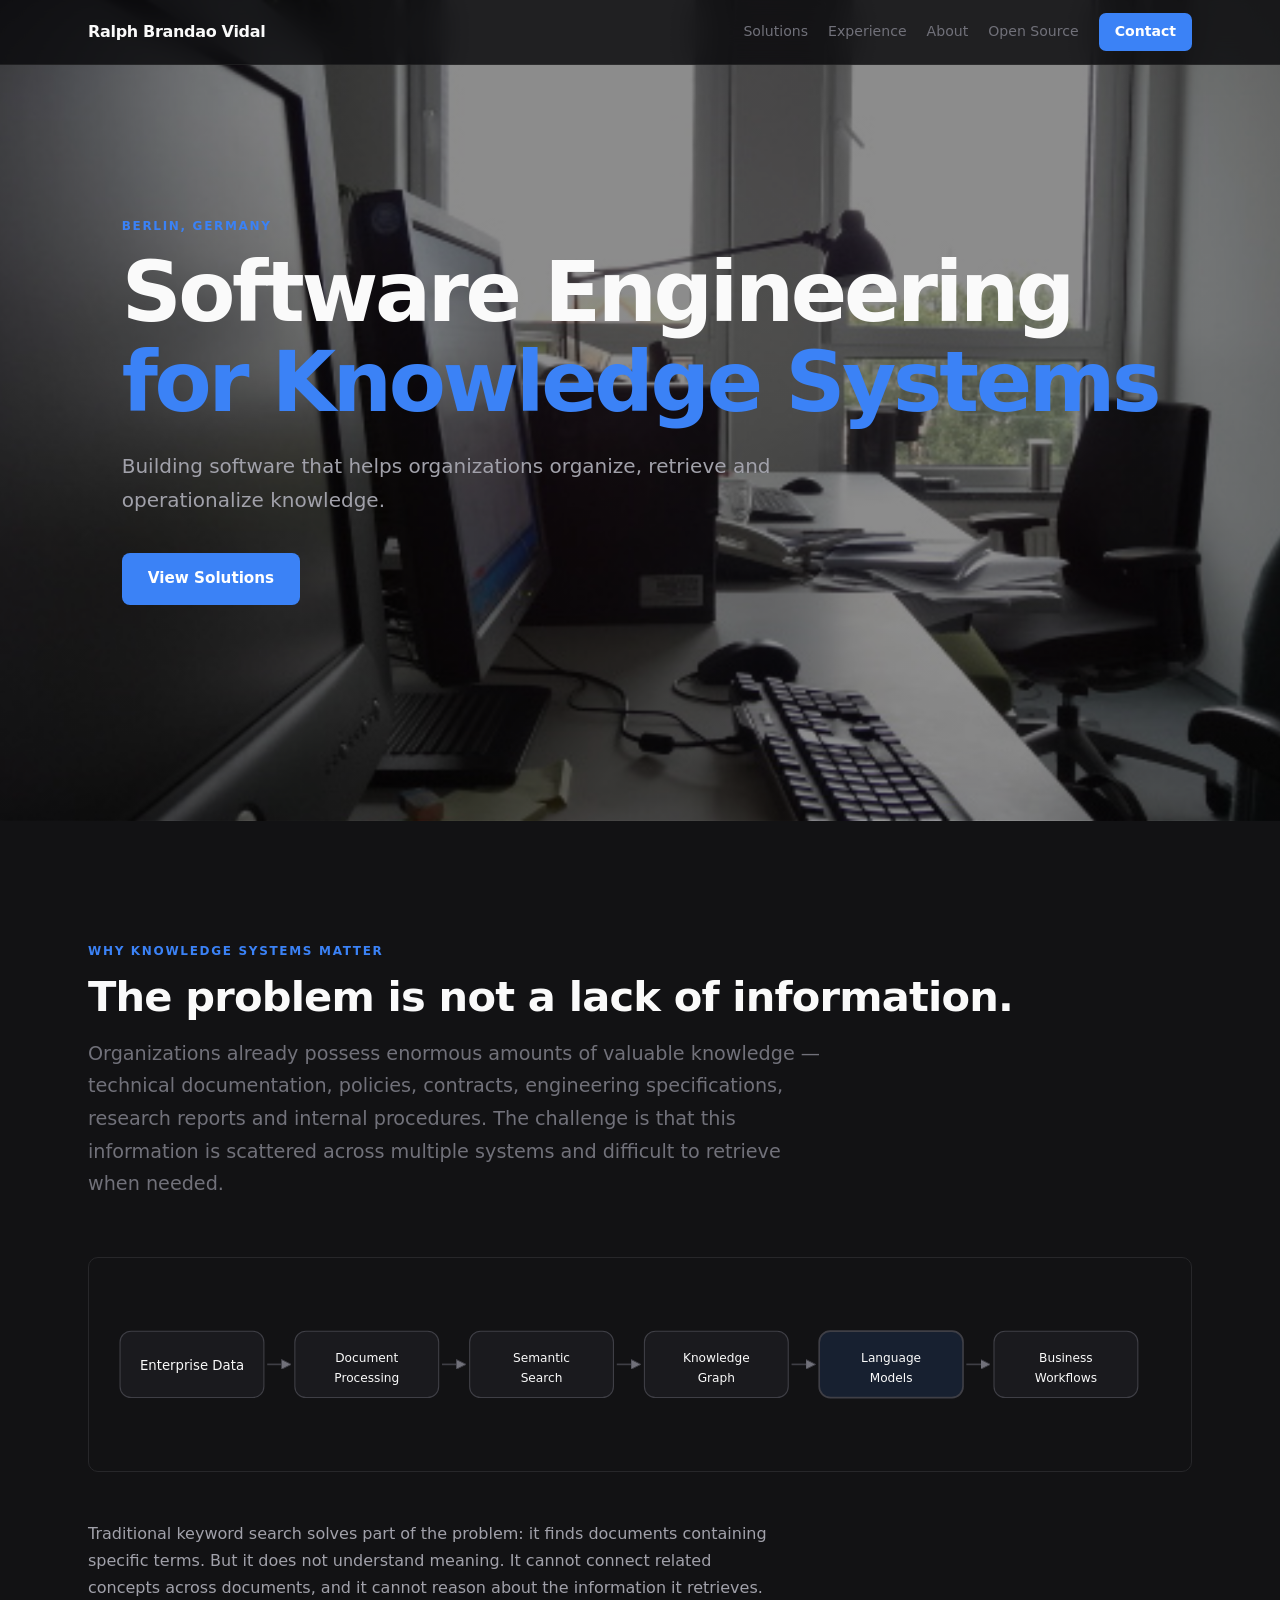
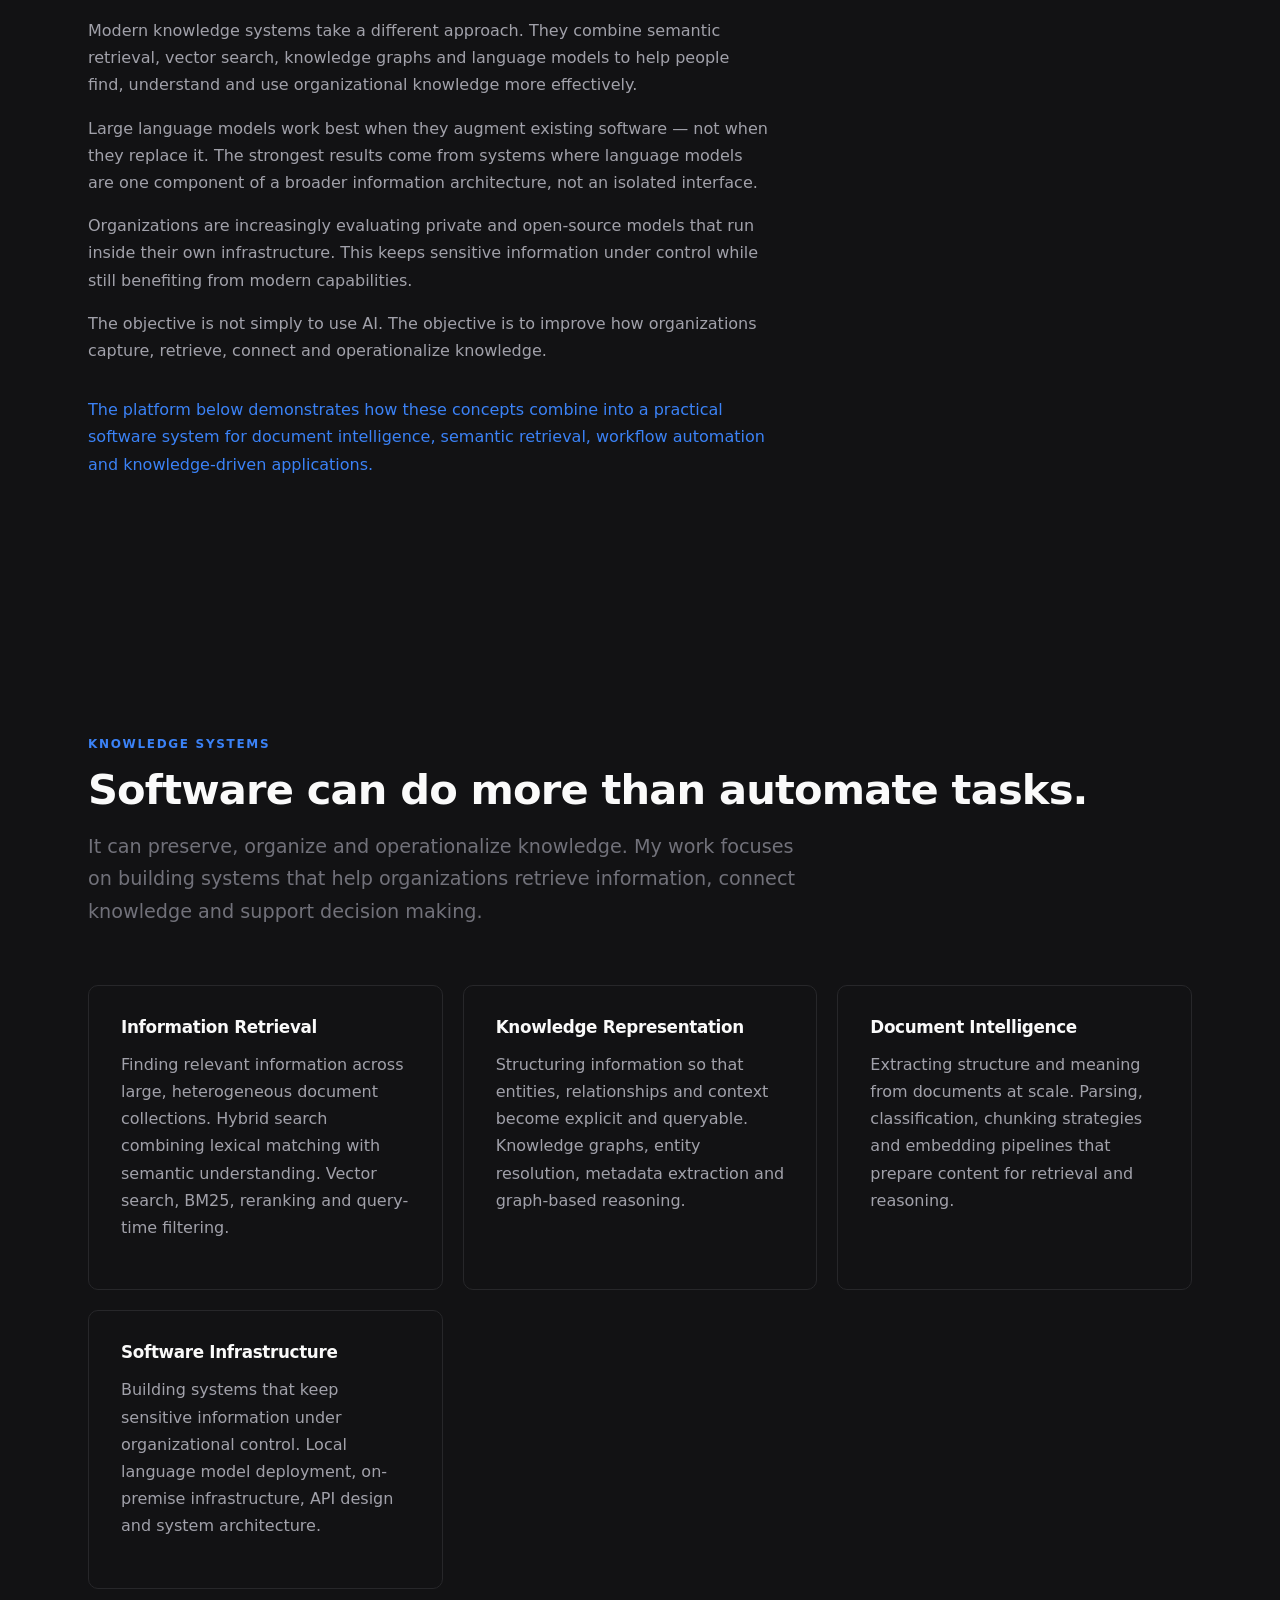
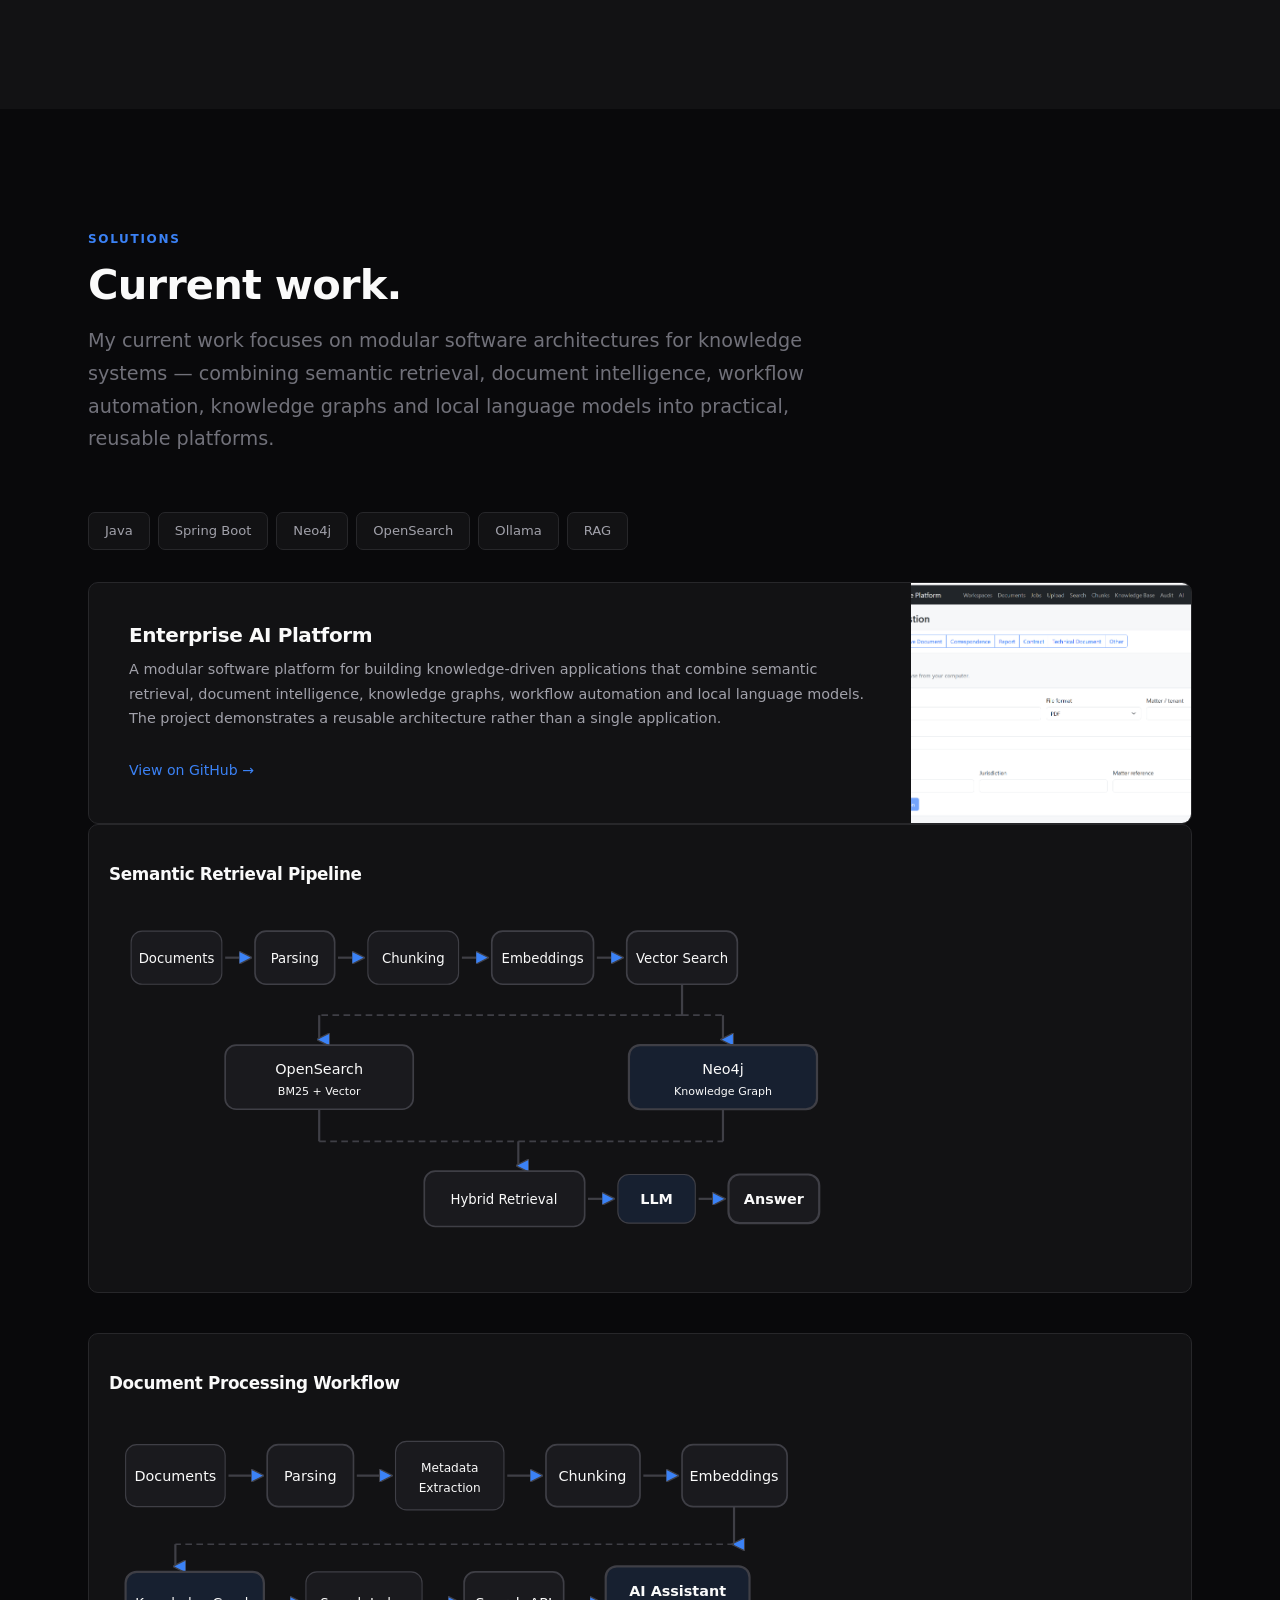
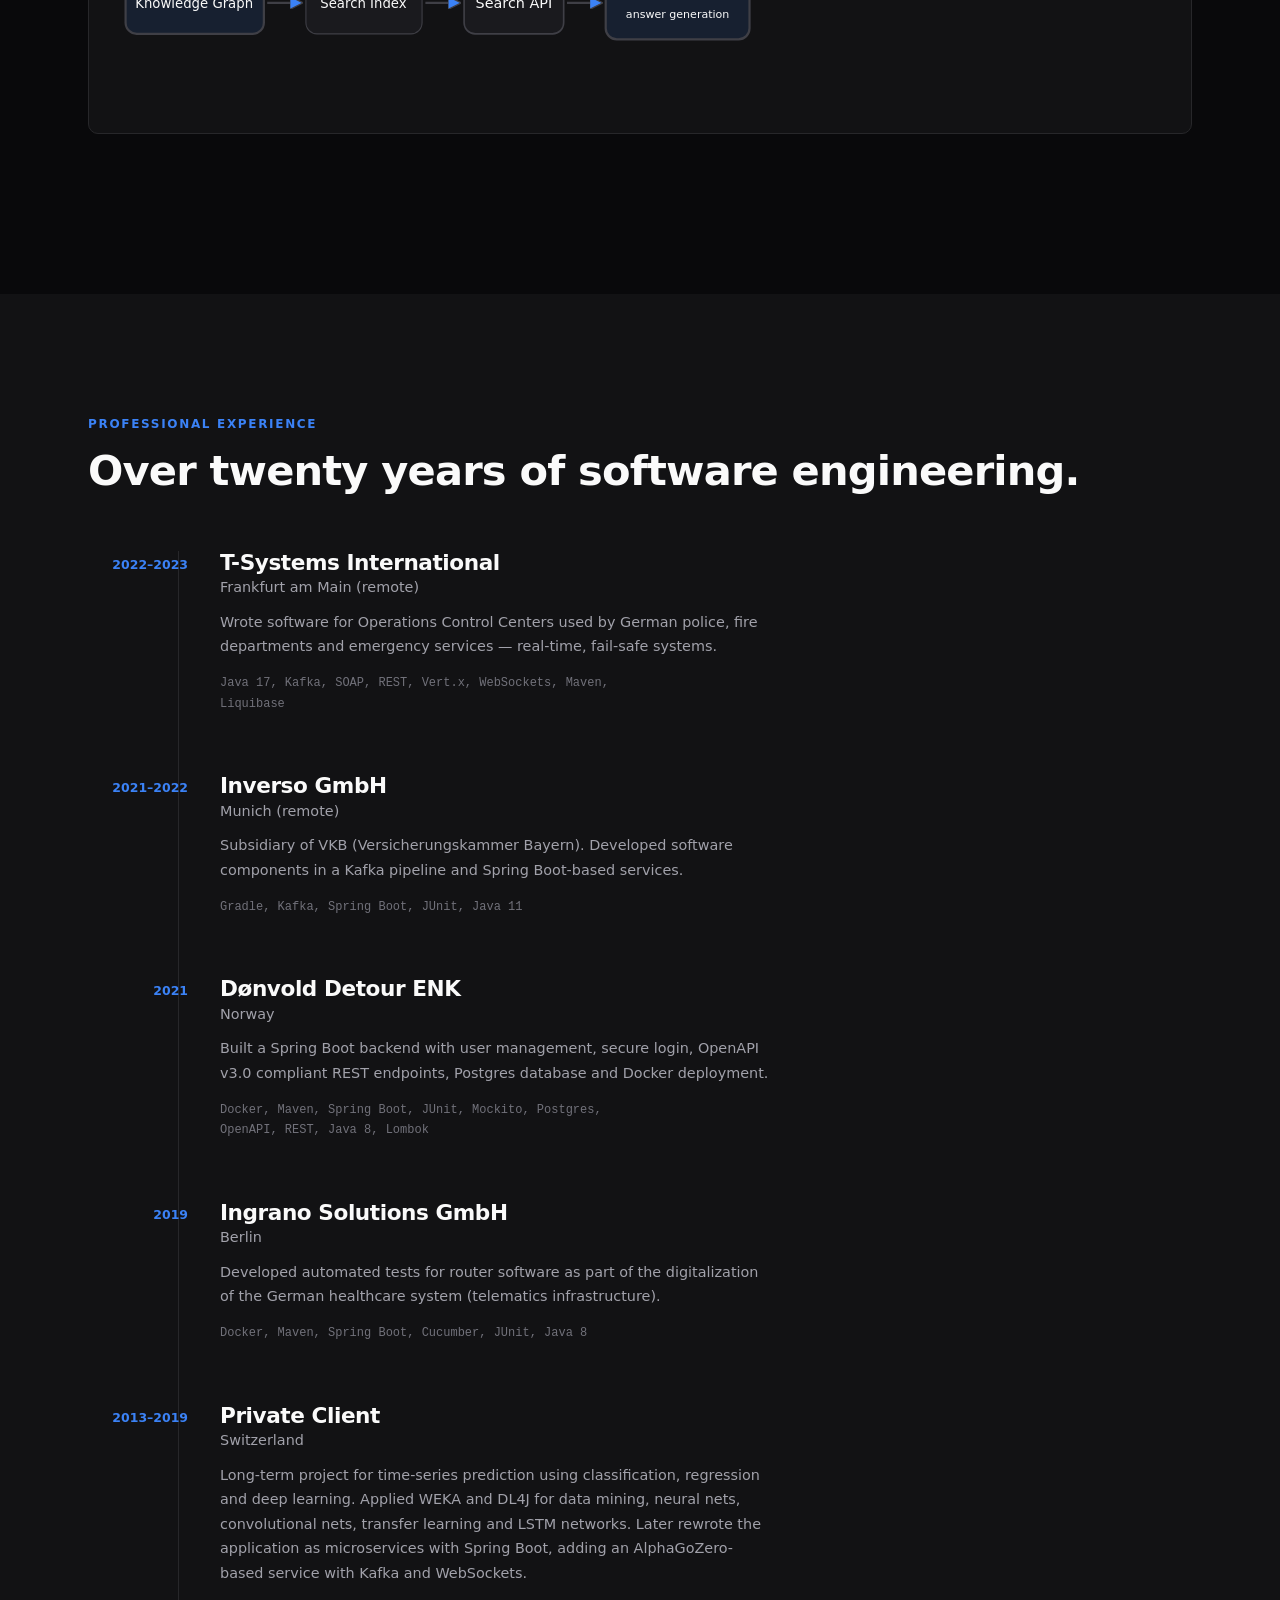
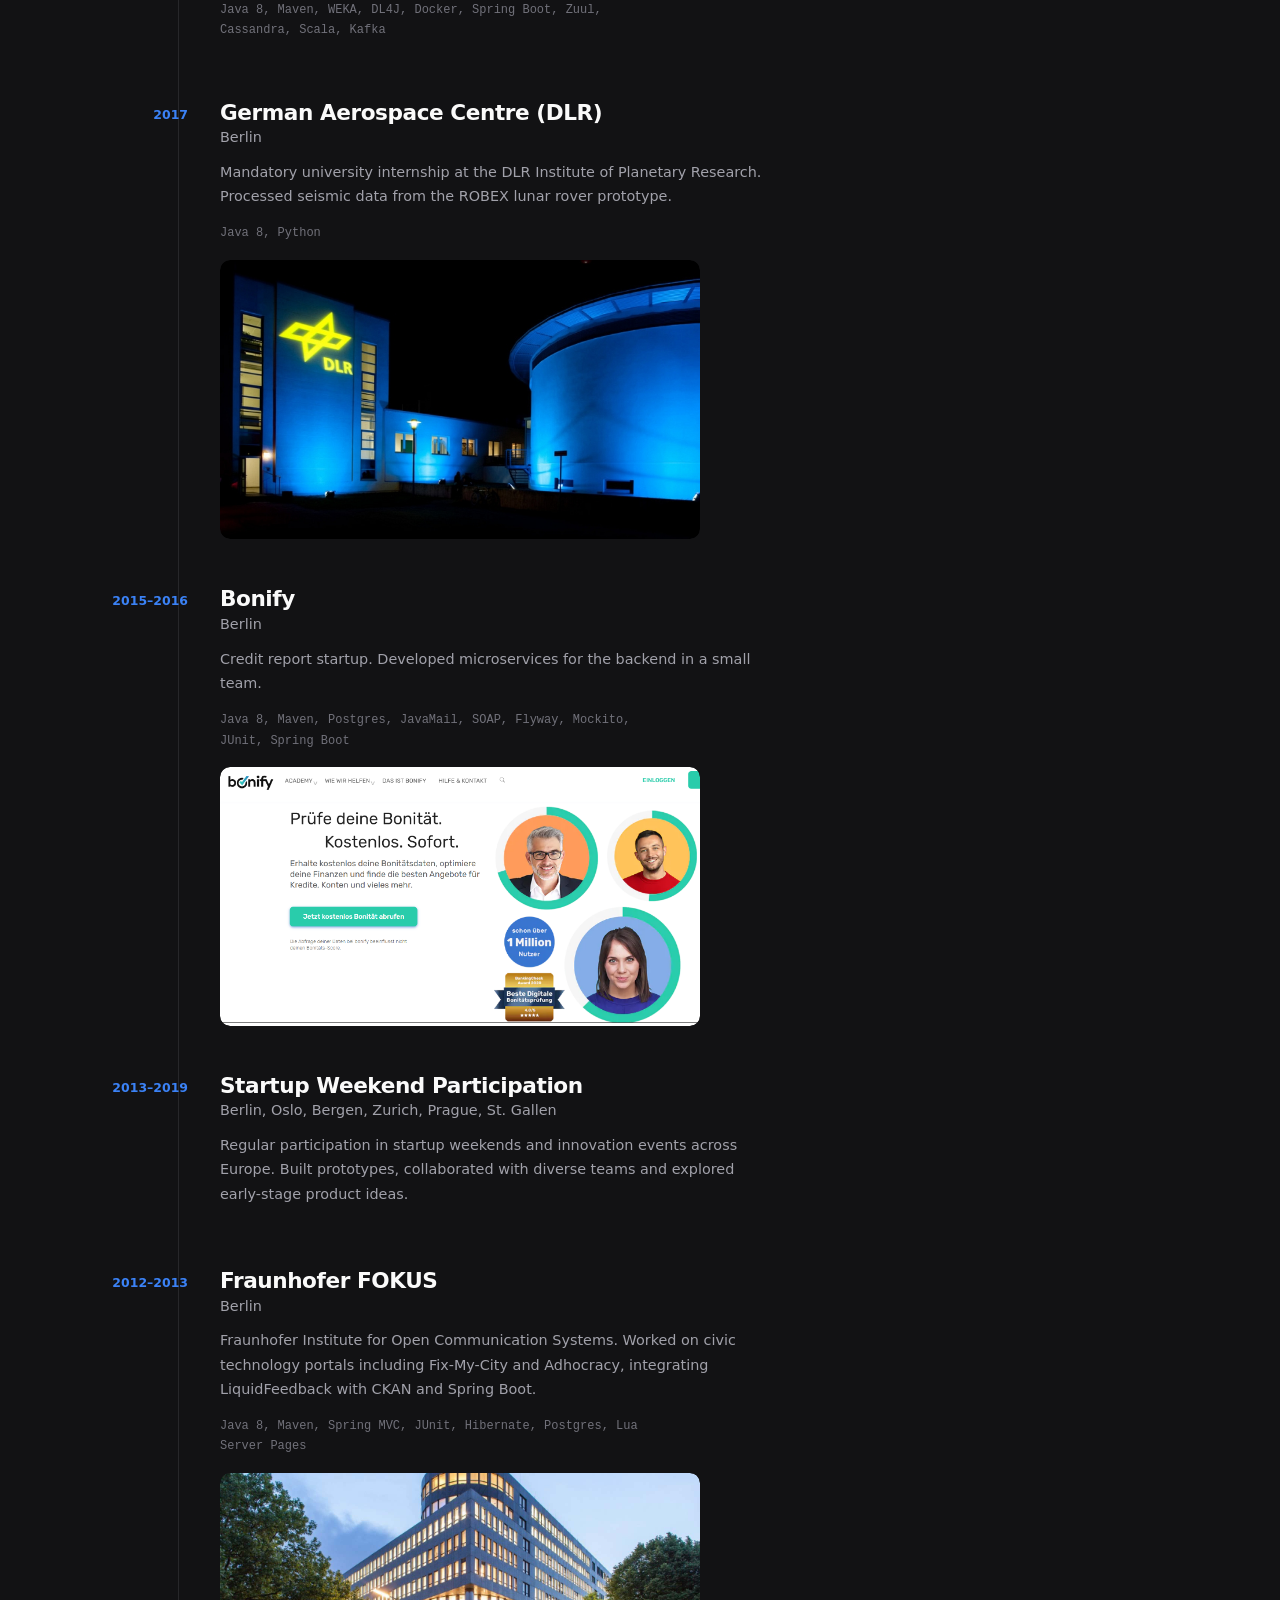
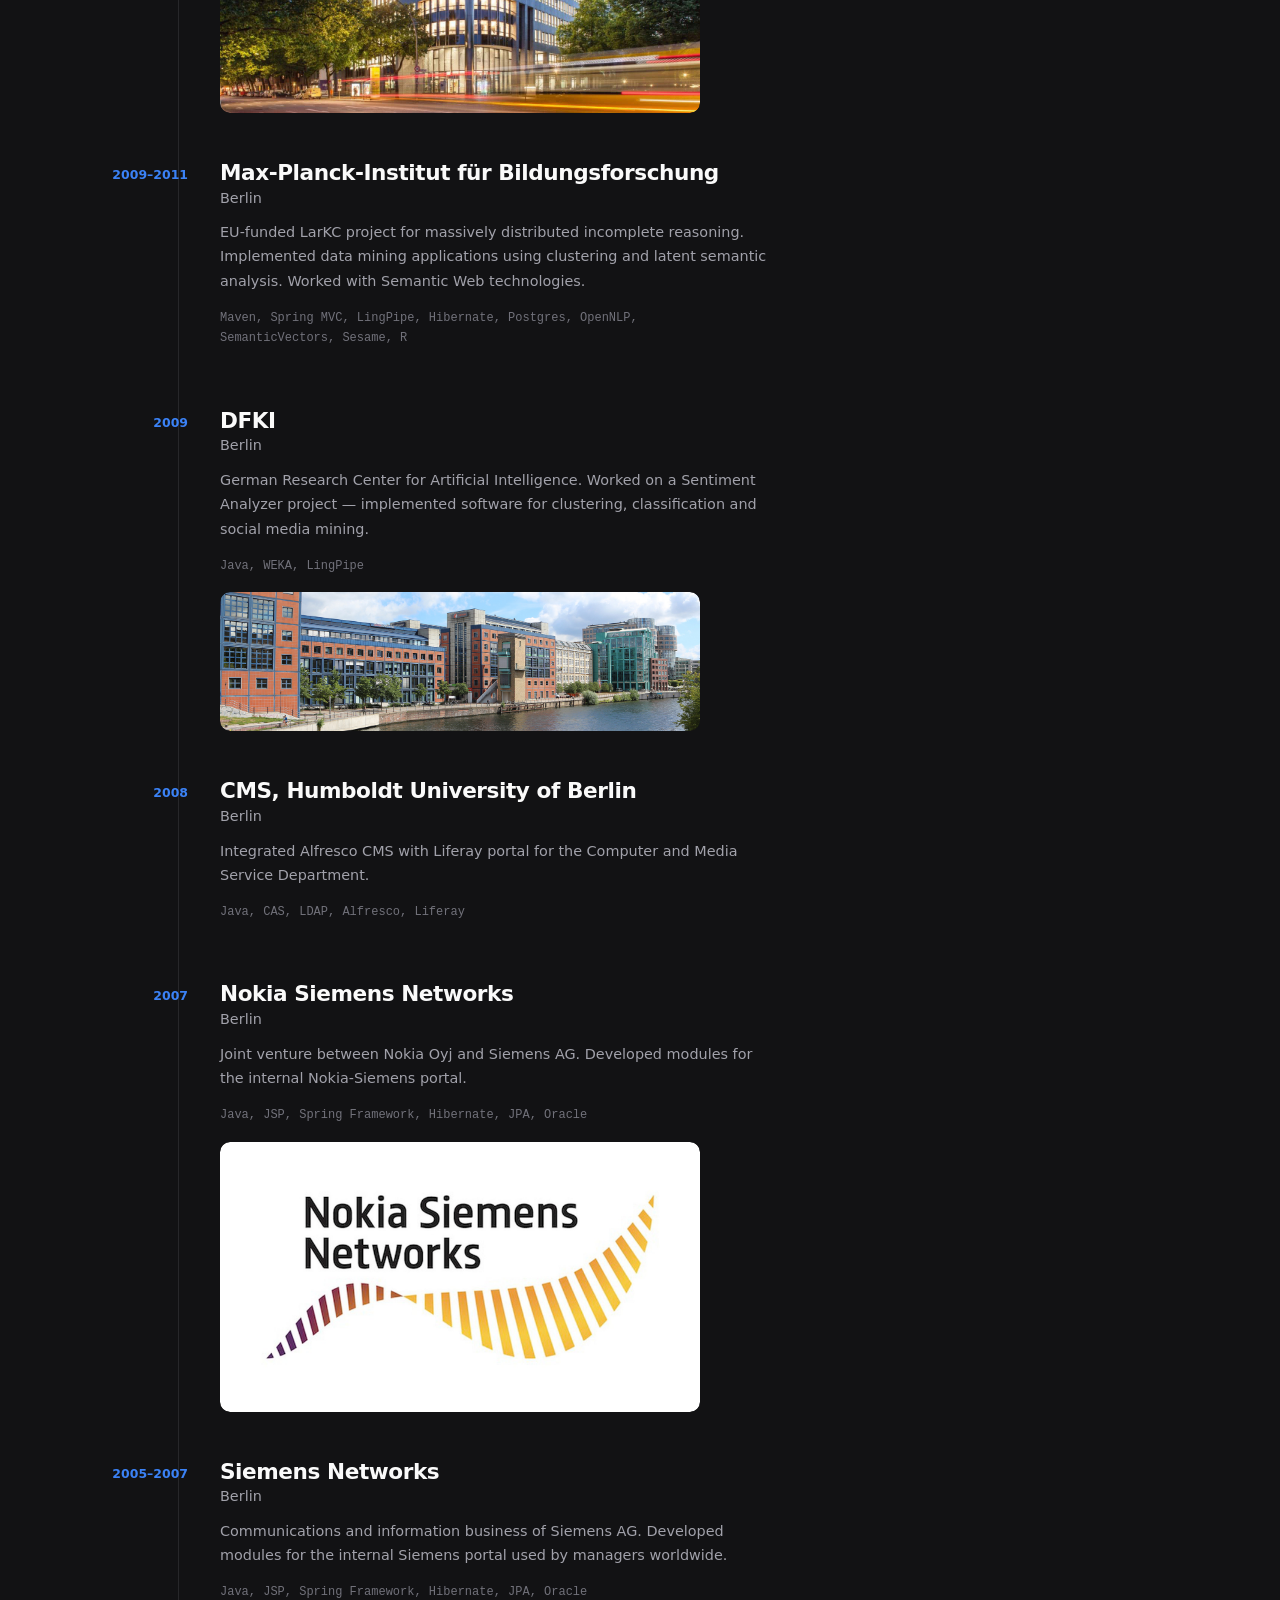
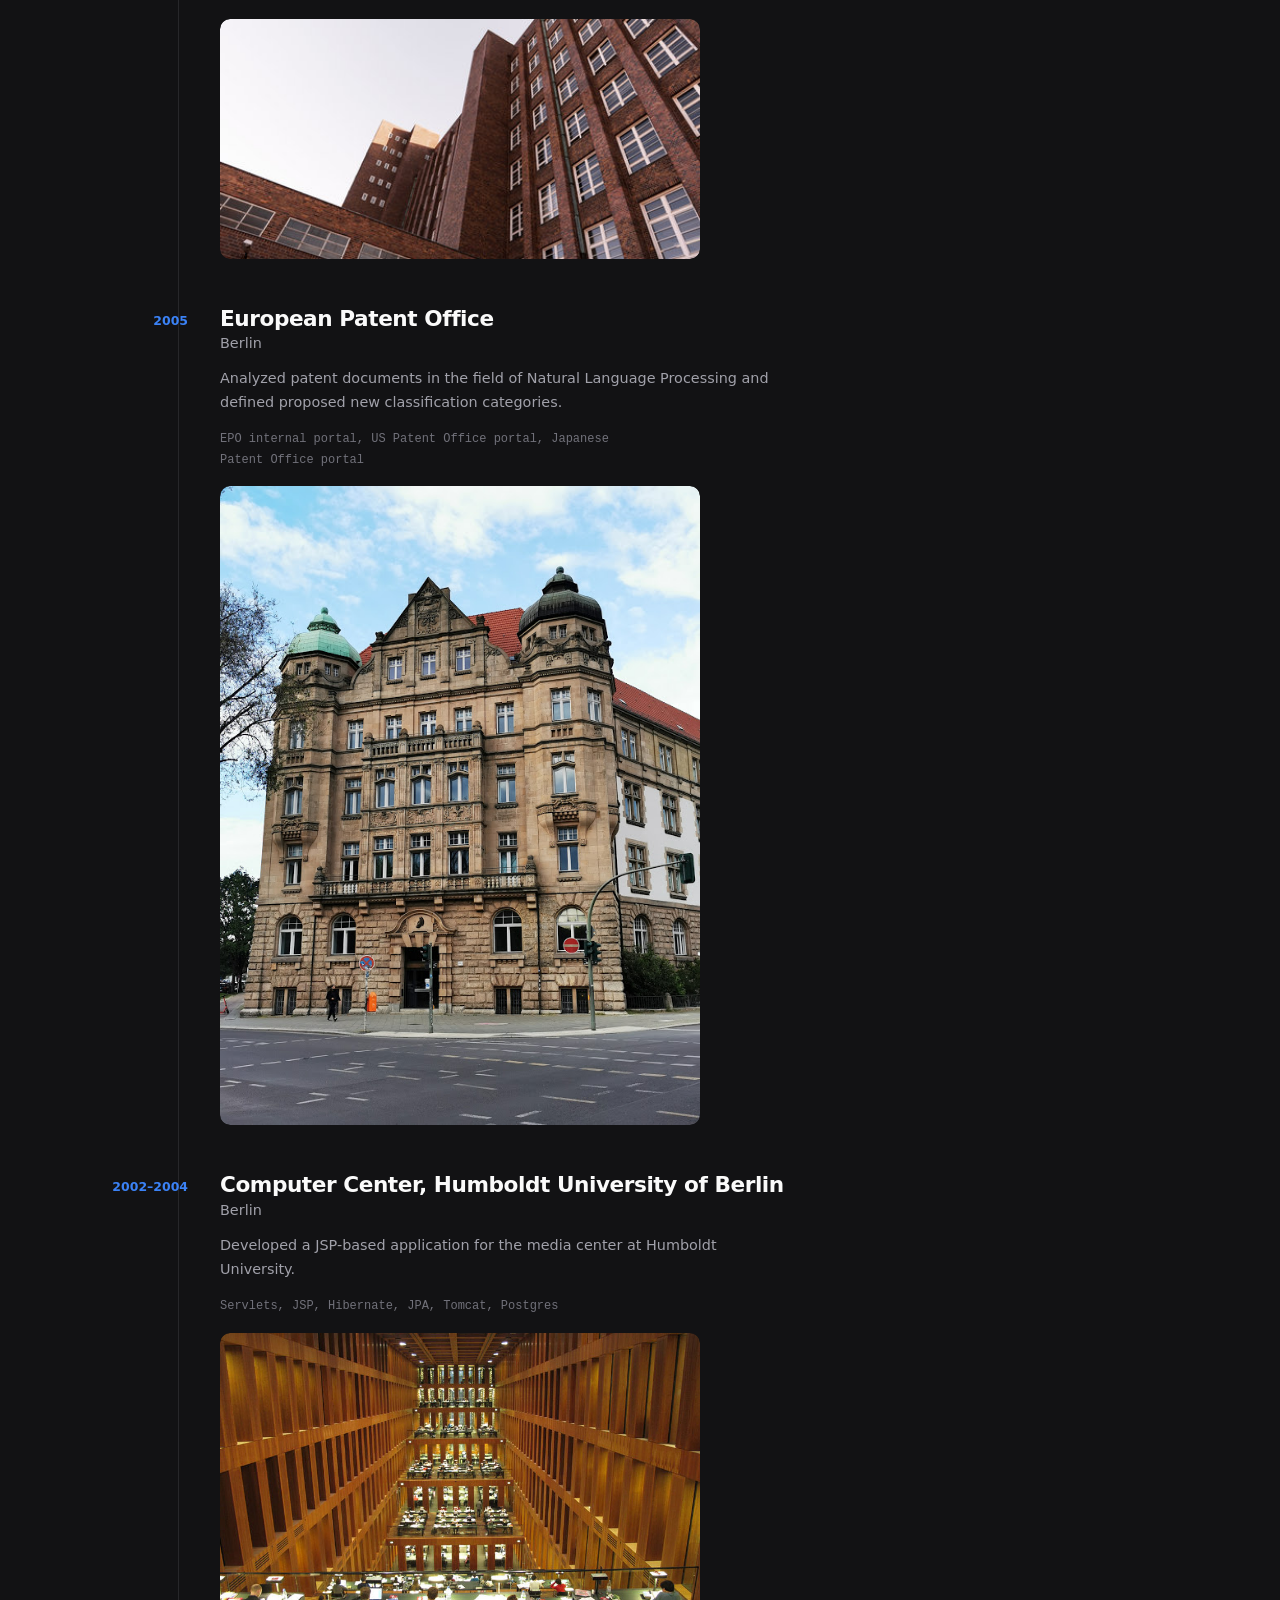
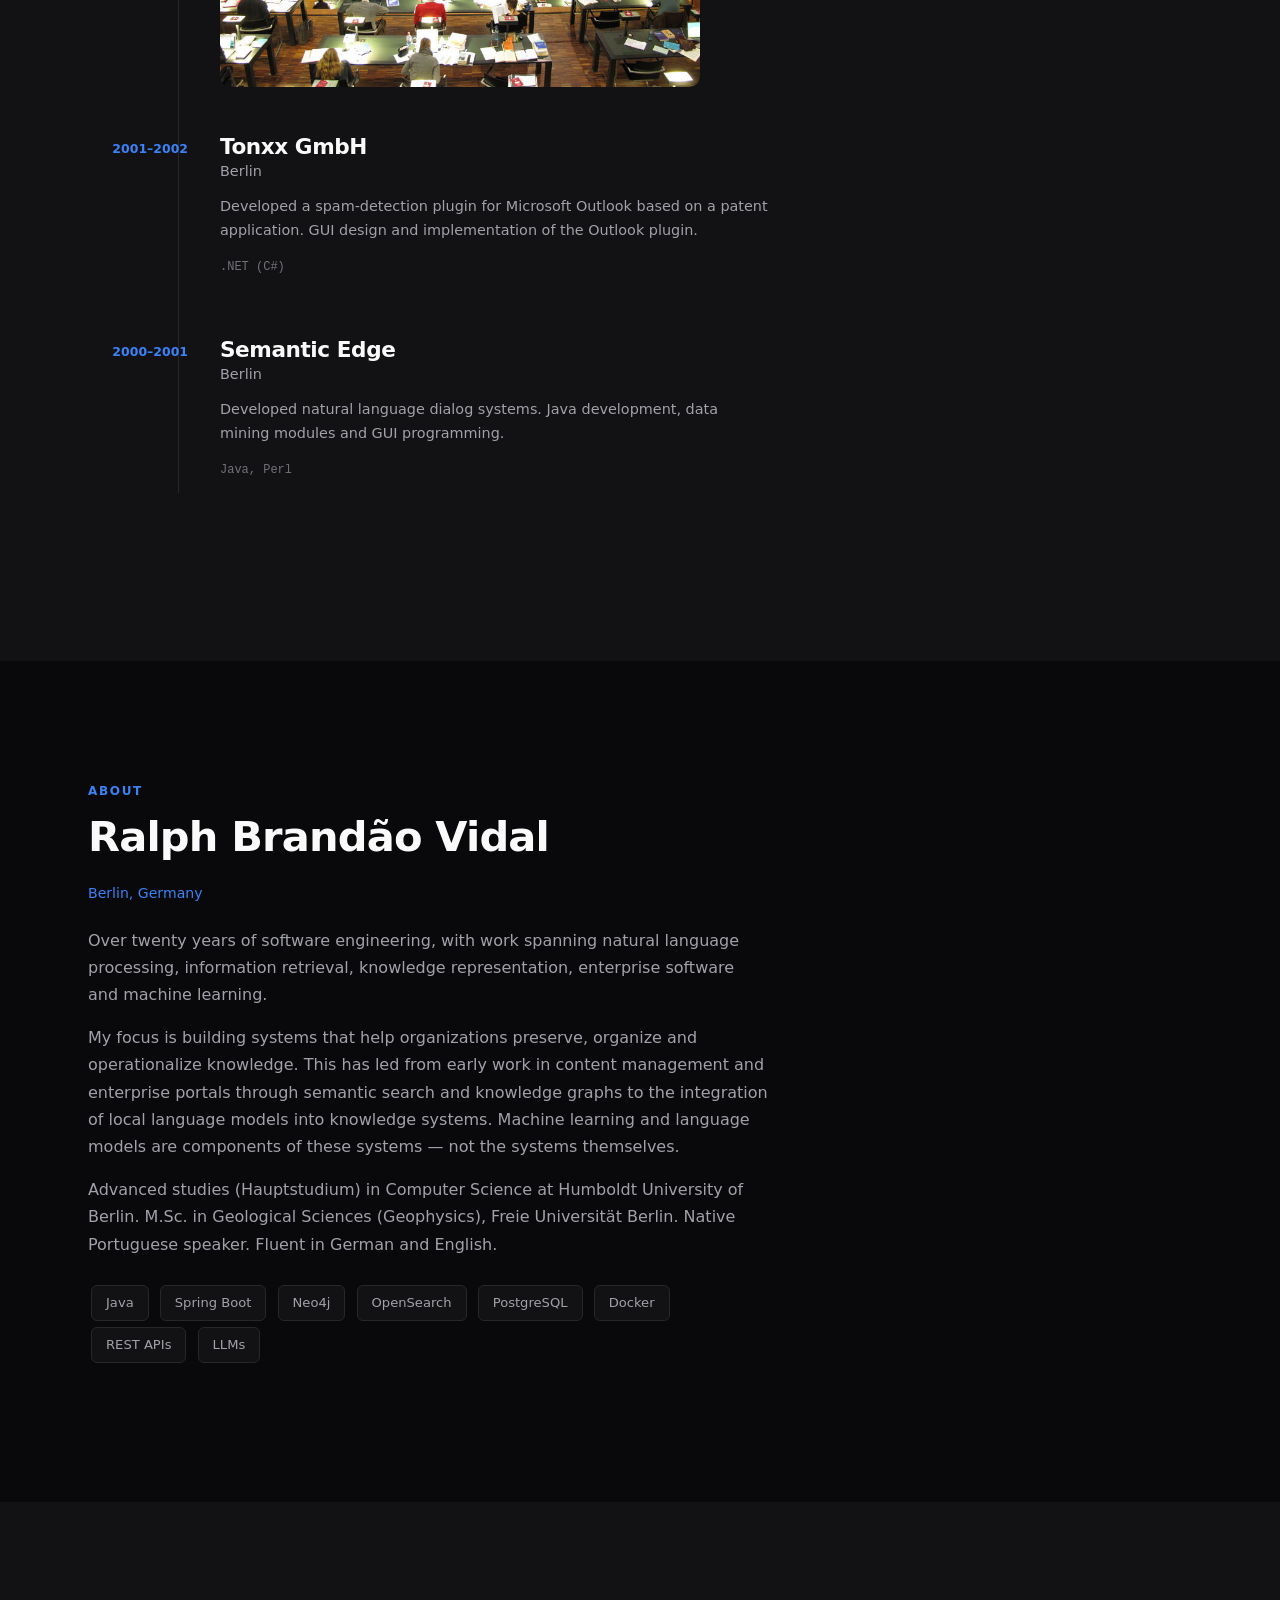
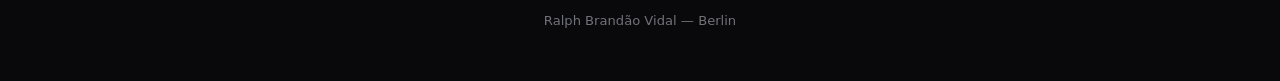
==== commit 238940d5: "Deduplicate Solutions section: remove redundant title and description - Section heading changed from" ====
--- a/index.html
+++ b/index.html
@@ -148,20 +148,20 @@
   <div class="wrap">
     <div class="section-header reveal">
       <p class="eyebrow">Solutions</p>
-      <h2 id="proj-heading">Enterprise AI Platform.</h2>
-      <p class="lead">A modular software platform illustrating my current approach to building knowledge systems, combining semantic retrieval, document intelligence, workflow automation, knowledge graphs and local language models.</p>
+      <h2 id="proj-heading">Current work.</h2>
+      <p class="lead">My current work focuses on modular software architectures for knowledge systems — combining semantic retrieval, document intelligence, workflow automation, knowledge graphs and local language models into practical, reusable platforms.</p>
+    </div>
+
+    <div class="chips reveal" style="margin-bottom:32px">
+      <span>Java</span><span>Spring Boot</span><span>Neo4j</span><span>OpenSearch</span><span>Ollama</span><span>RAG</span>
     </div>
 
     <div class="project-cards">
 
       <article class="project-card reveal">
         <div class="text">
-          <div class="meta"><span>Java &middot; Spring Boot &middot; Neo4j &middot; OpenSearch &middot; Ollama &middot; RAG</span></div>
           <h3>Enterprise AI Platform</h3>
           <p>A modular software platform for building knowledge-driven applications that combine semantic retrieval, document intelligence, knowledge graphs, workflow automation and local language models. The project demonstrates a reusable architecture rather than a single application.</p>
-          <div class="tags">
-            <span>Java</span><span>Spring Boot</span><span>Neo4j</span><span>OpenSearch</span><span>Ollama</span><span>LLMs</span><span>RAG</span><span>Vector Search</span>
-          </div>
           <a href="https://github.com/rbvidal/enterprise-ai-platform" class="card-link" target="_blank" rel="noopener">View on GitHub &rarr;</a>
         </div>
         <div class="visual"><img src="assets/img/projects/doc_platform.png" alt="" loading="lazy"></div>
--- a/assets/css/main.css
+++ b/assets/css/main.css
@@ -73,16 +73,22 @@
 
 /* ── Hero ────────────────────────────────── */
 .hero{
-  min-height:100vh;display:flex;align-items:center;
-  background:var(--bg);
+  min-height:85vh;display:flex;align-items:center;
+  background-color:var(--bg);
   background-image:
-    radial-gradient(ellipse at 70% 30%, rgba(59,130,246,.06) 0%, transparent 60%),
-    radial-gradient(ellipse at 30% 70%, rgba(99,102,241,.04) 0%, transparent 60%);
-}
-.hero-inner{padding-top:64px;max-width:720px}
-.hero-inner h1{margin-bottom:0.35em;font-weight:700;letter-spacing:-0.03em}
+    linear-gradient(rgba(0,0,0,0.45),rgba(0,0,0,0.45)),
+    url('../img/hero/cropped-fraz3.png');
+  background-size:cover;
+  background-position:center;
+}
+.hero .wrap{max-width:1400px}
+.hero-inner{padding:96px 0;max-width:780px}
+.hero-inner h1{
+  margin-bottom:0.25em;font-weight:700;letter-spacing:-0.04em;
+  font-size:clamp(2.8rem,6.5vw,5.2rem);line-height:1.08;
+}
 .hero-inner .accent{color:var(--accent)}
-.hero .lead{font-size:clamp(1.05rem,1.8vw,1.25rem);margin-bottom:36px;color:var(--text2);max-width:58ch}
+.hero .lead{font-size:clamp(1.05rem,1.8vw,1.25rem);margin-bottom:36px;color:var(--text2);max-width:56ch}
 .hero-actions{display:flex;gap:14px;flex-wrap:wrap}
 .btn{
   display:inline-flex;align-items:center;gap:8px;
@@ -290,9 +296,11 @@
 @media(max-width:768px){
   .nav-links{display:none}
   section{padding:56px 0}
+  .hero{min-height:70vh}
+  .hero-inner h1{font-size:2.8rem}
+}
+@media(max-width:480px){
+  .hero{min-height:65vh}
   .hero-inner h1{font-size:2.2rem}
-}
-@media(max-width:480px){
-  .hero-inner h1{font-size:1.8rem}
   .cap-grid,.services-grid,.contact-grid{grid-template-columns:1fr}
 }
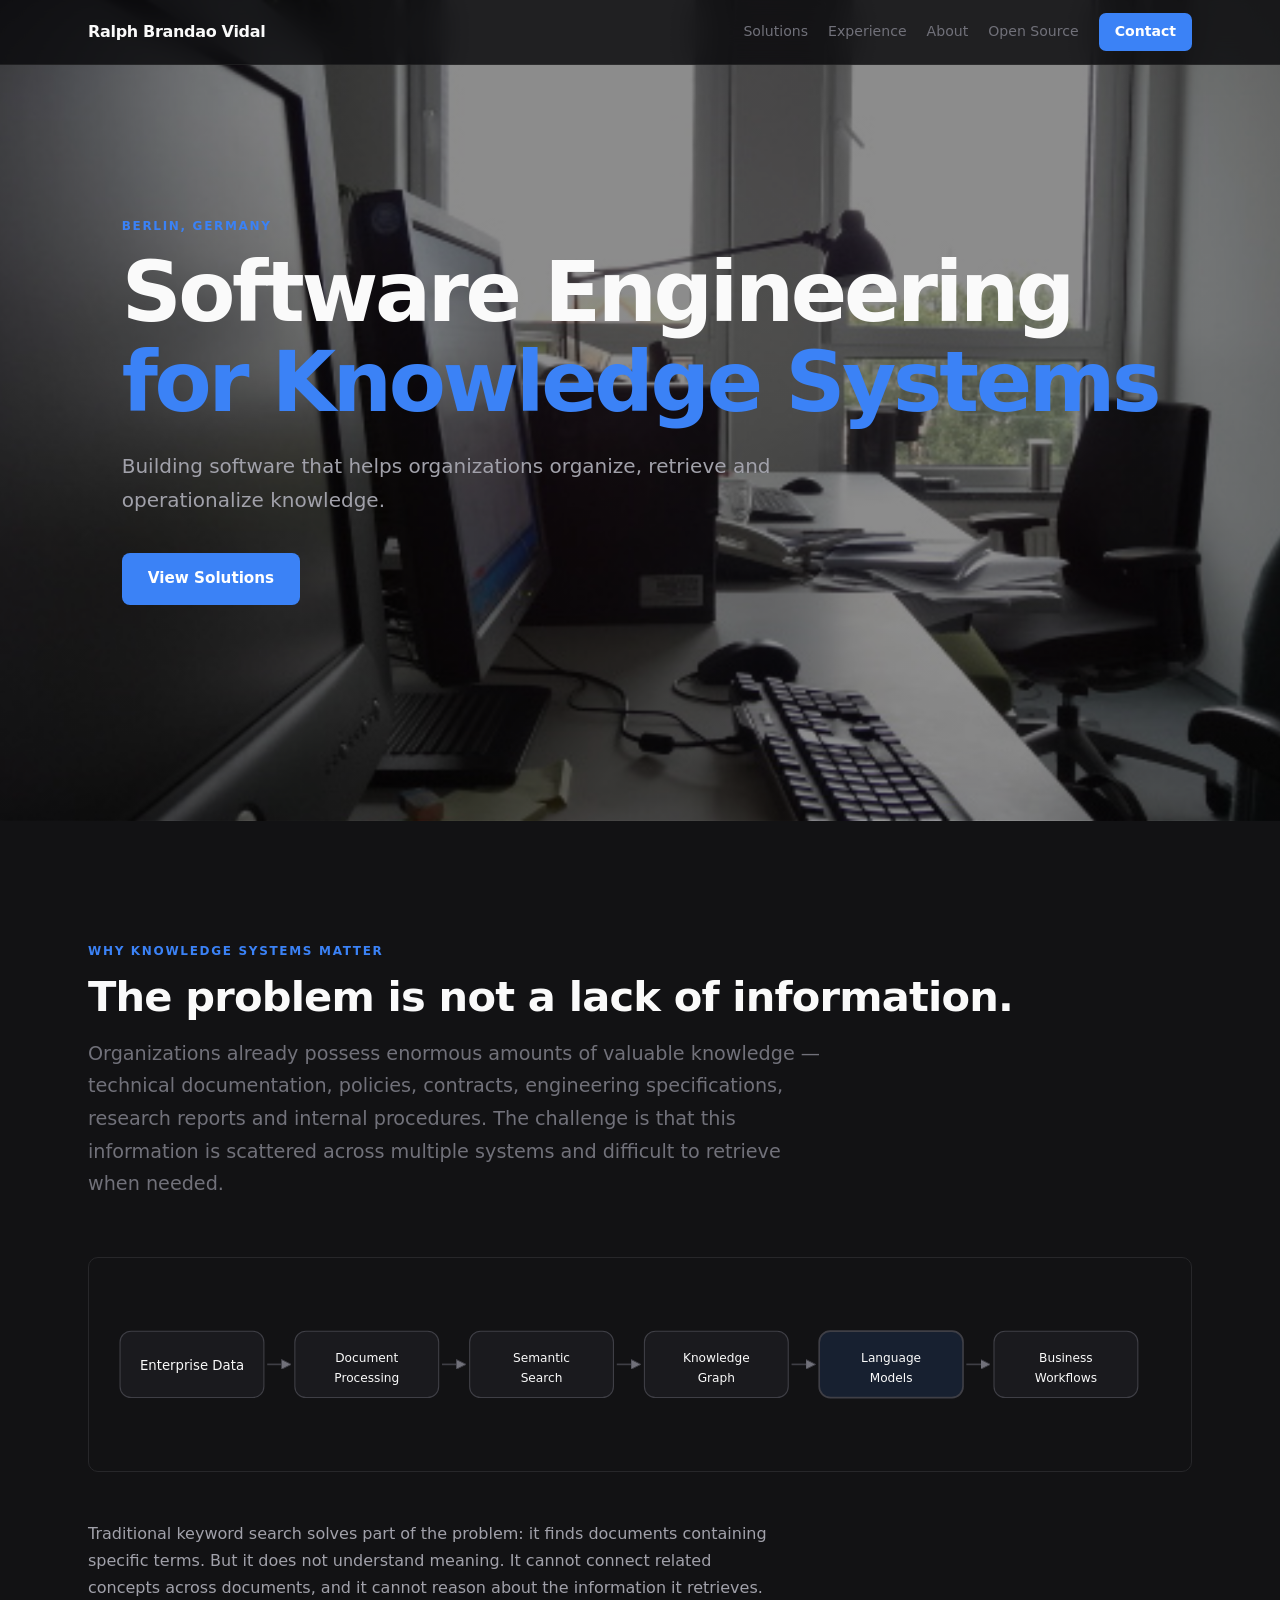
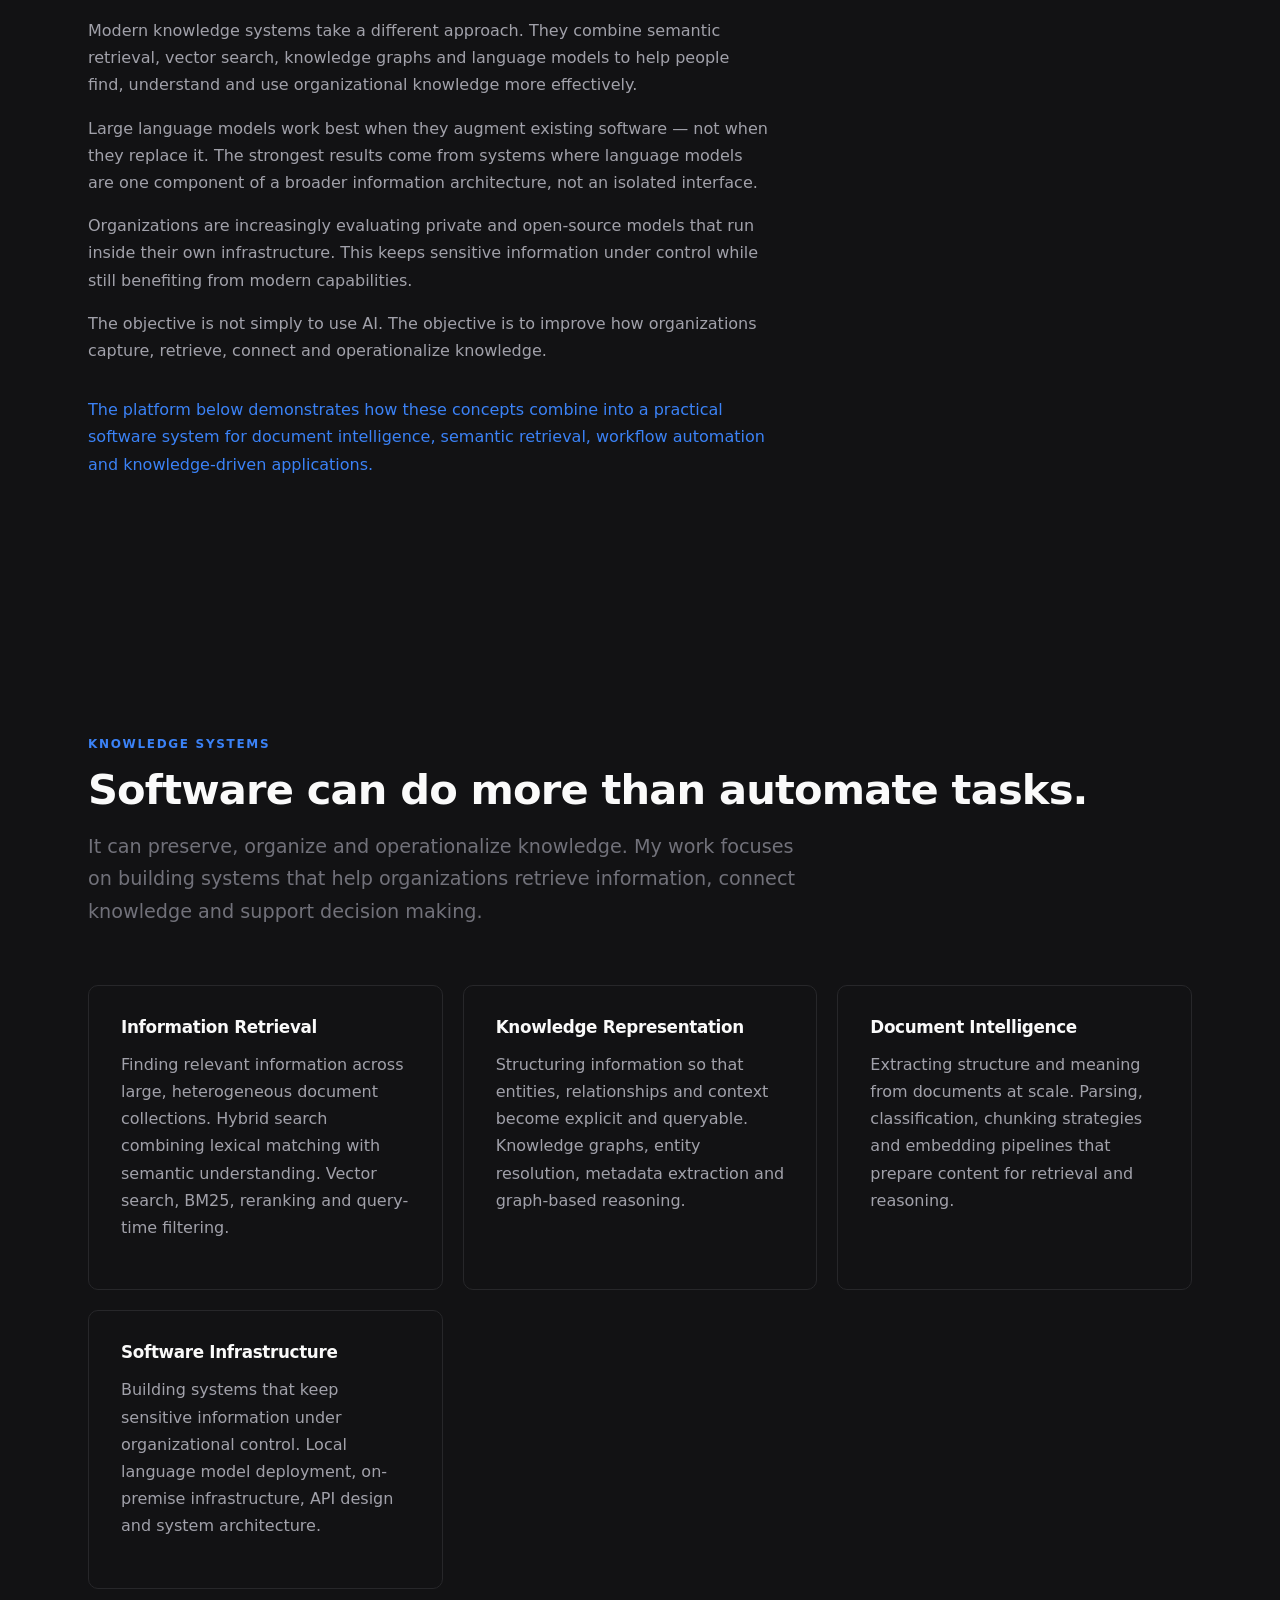
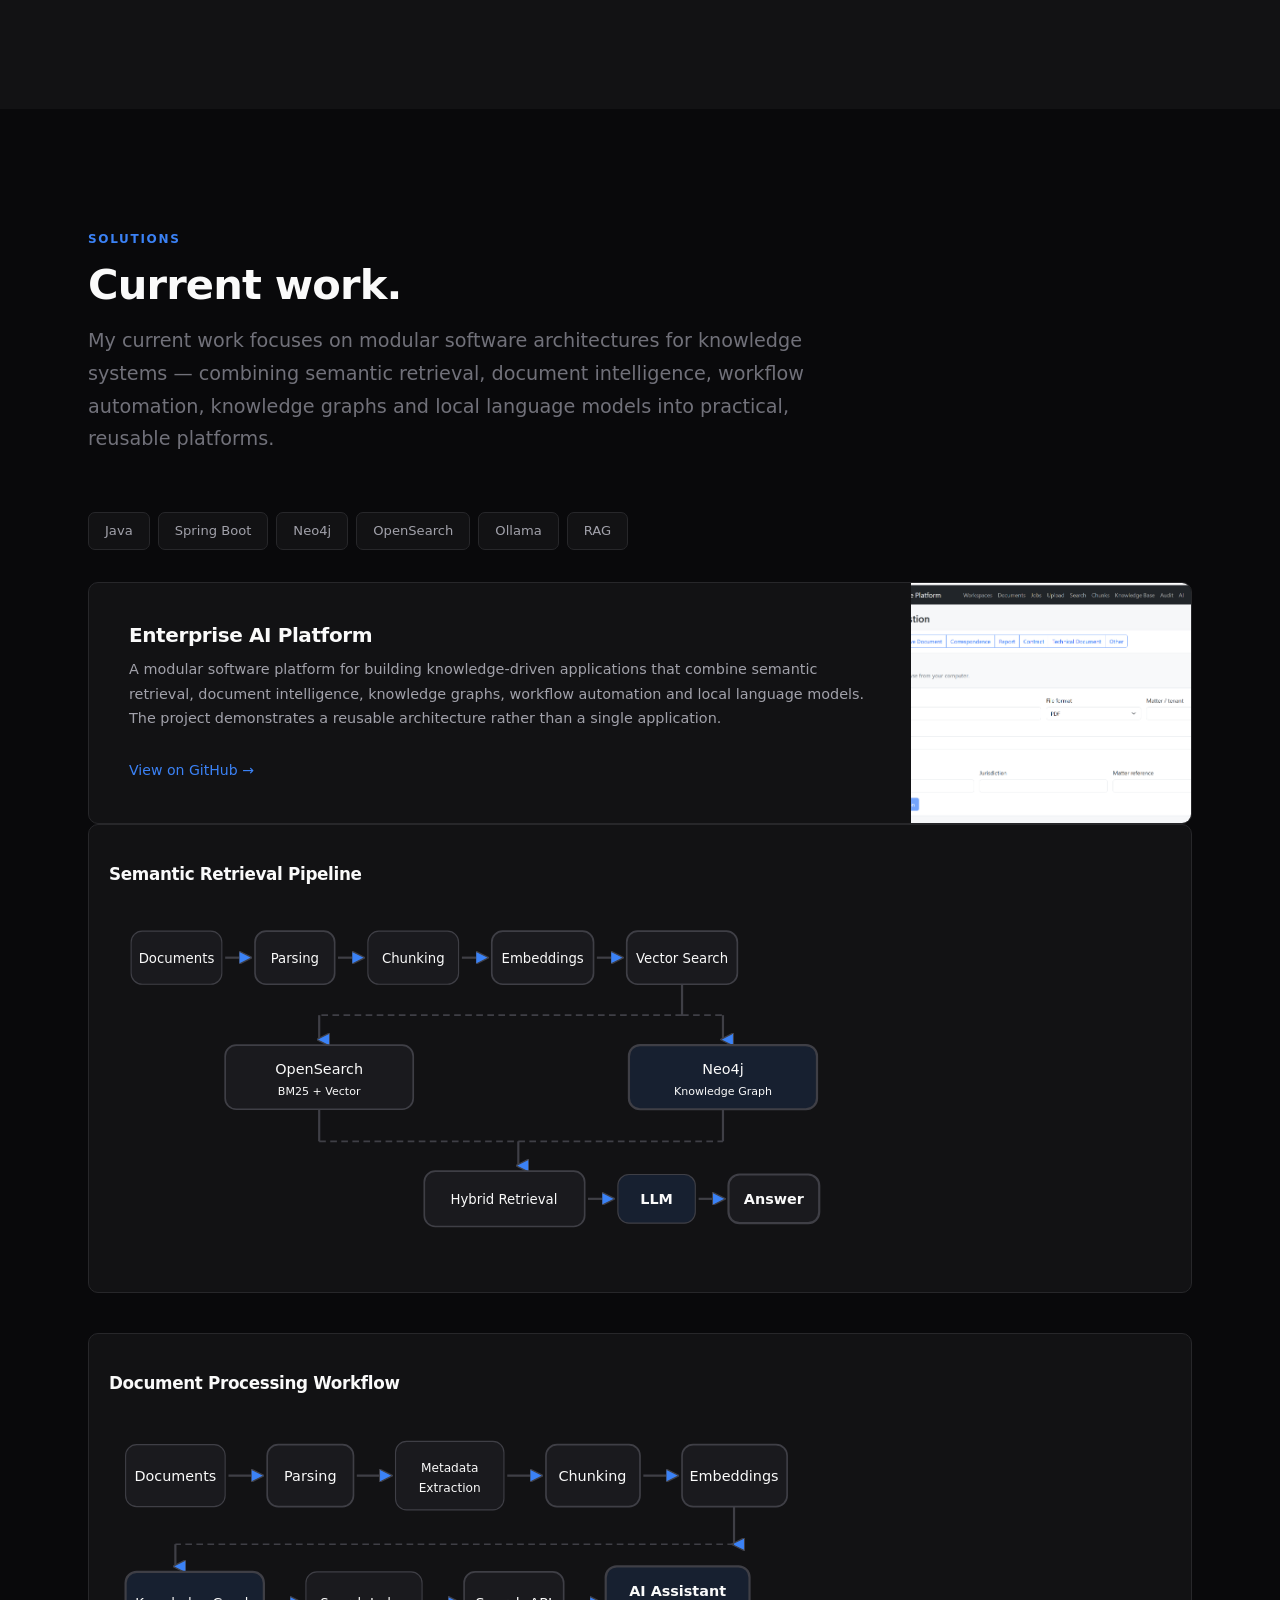
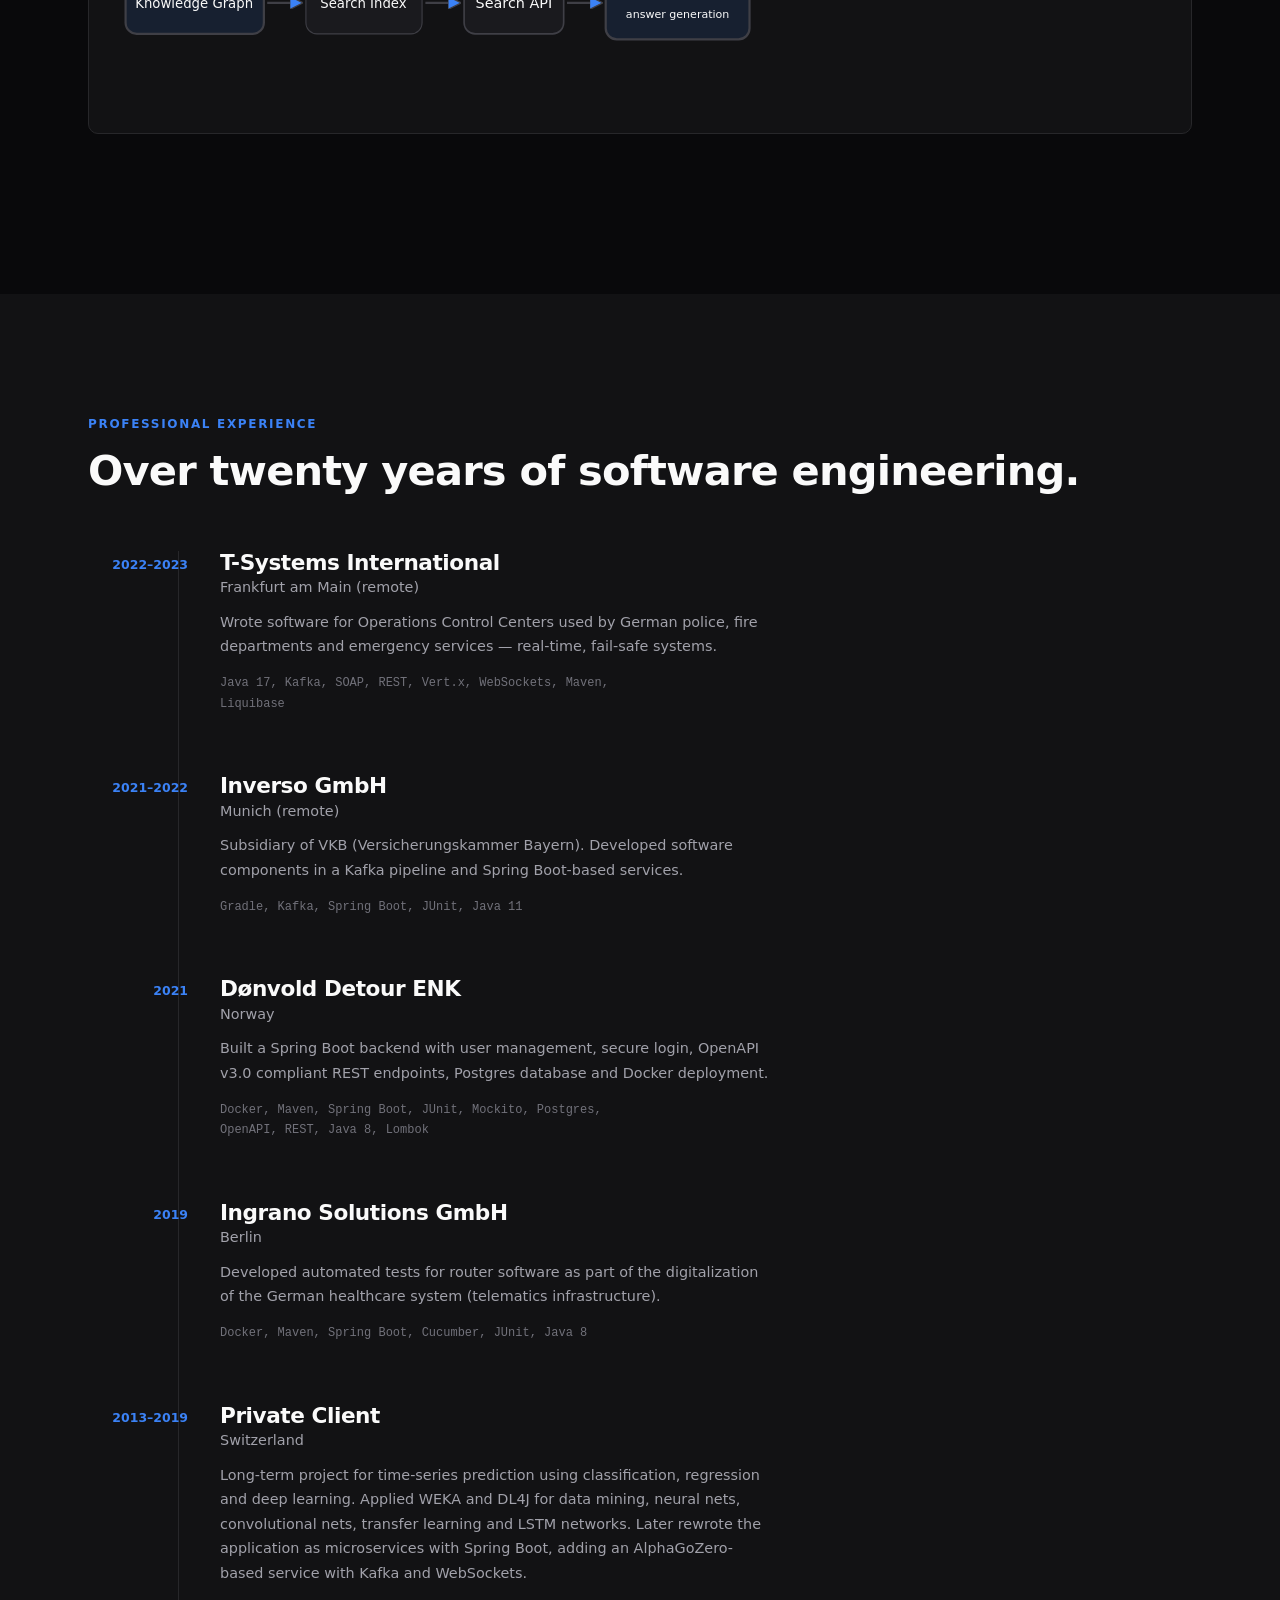
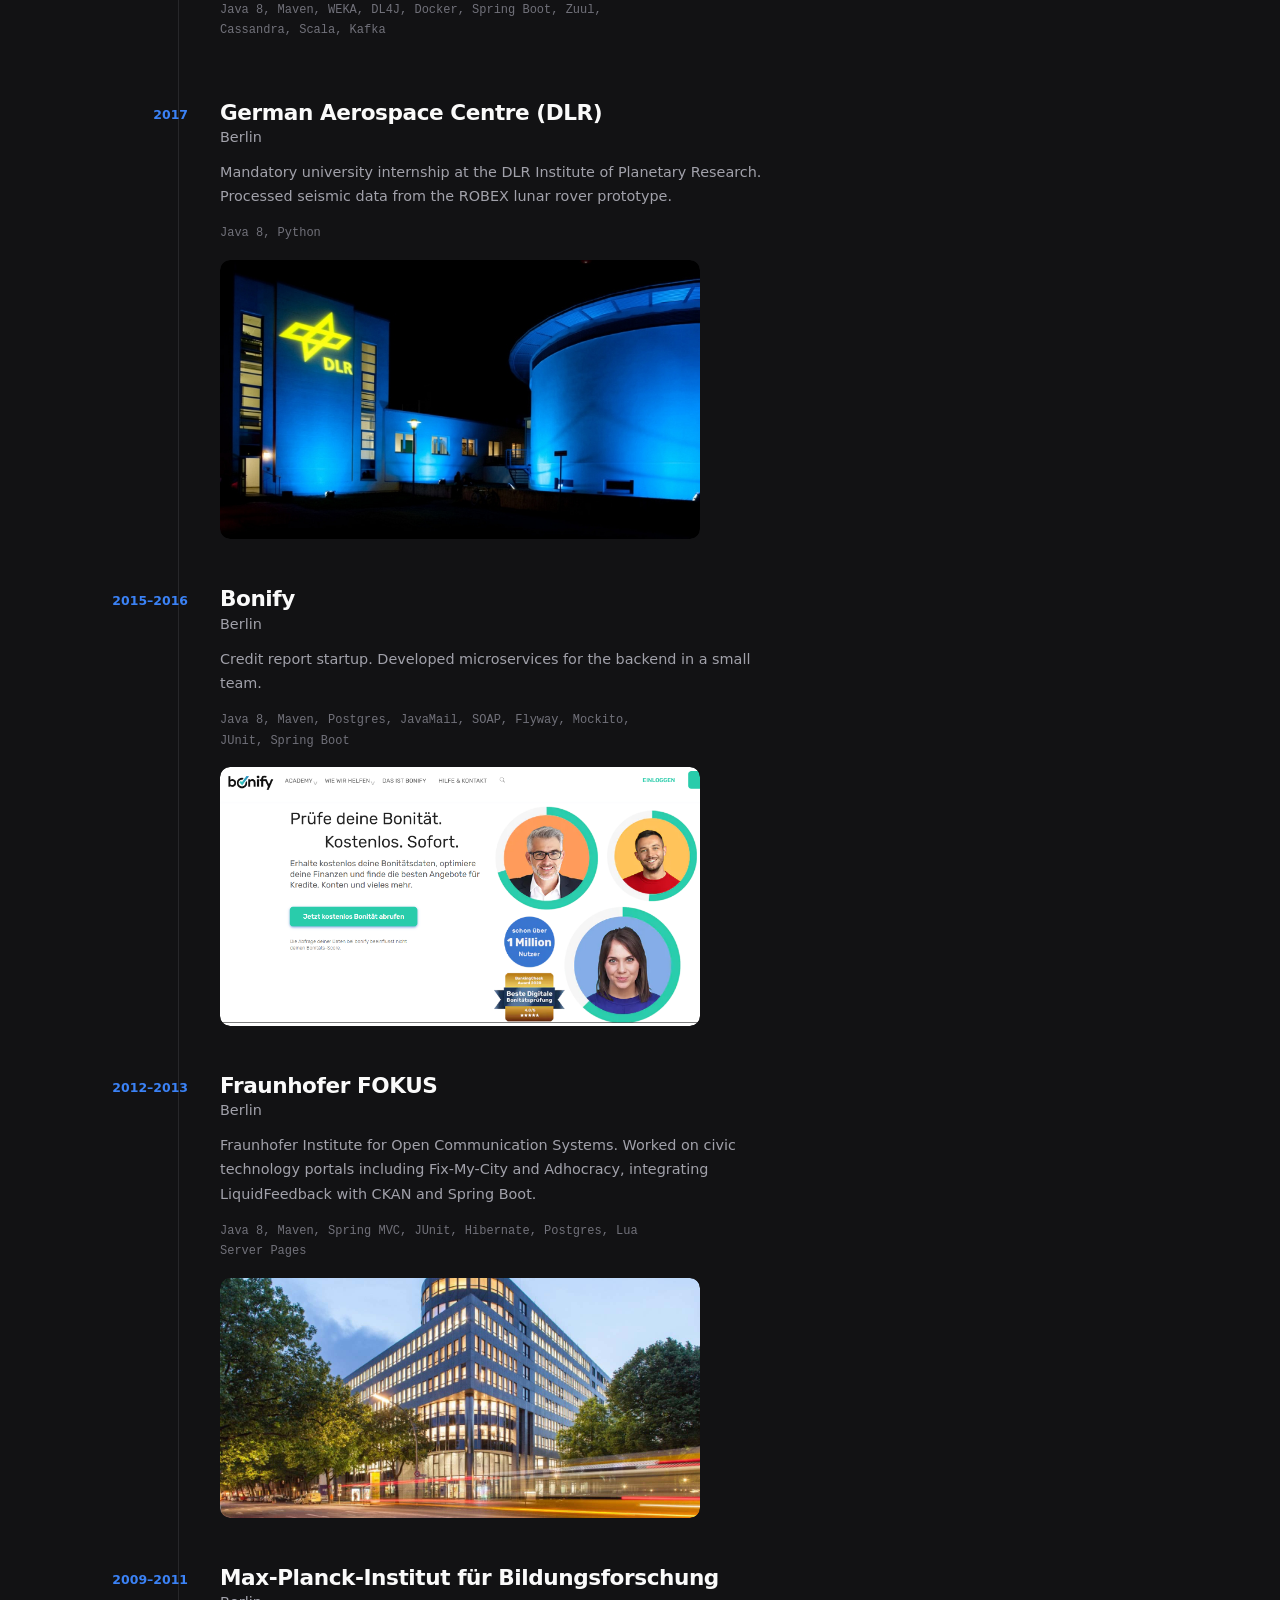
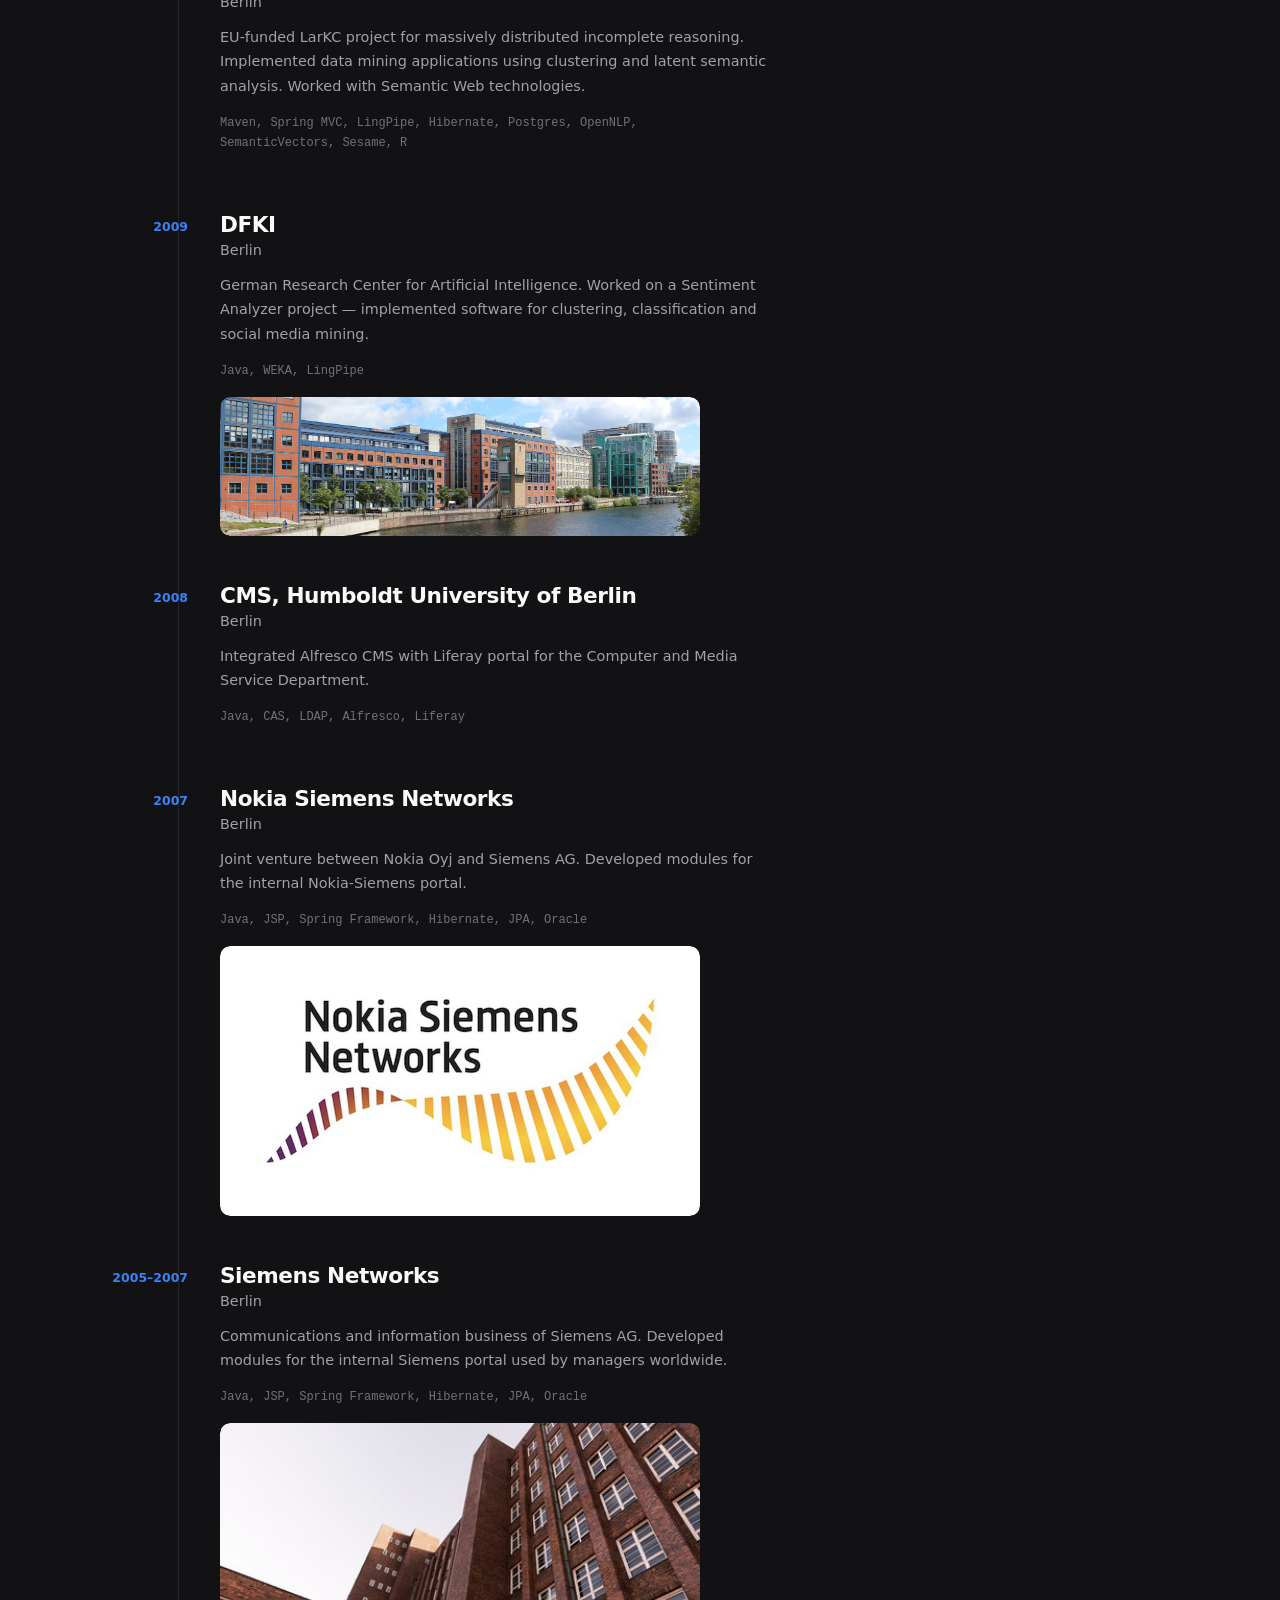
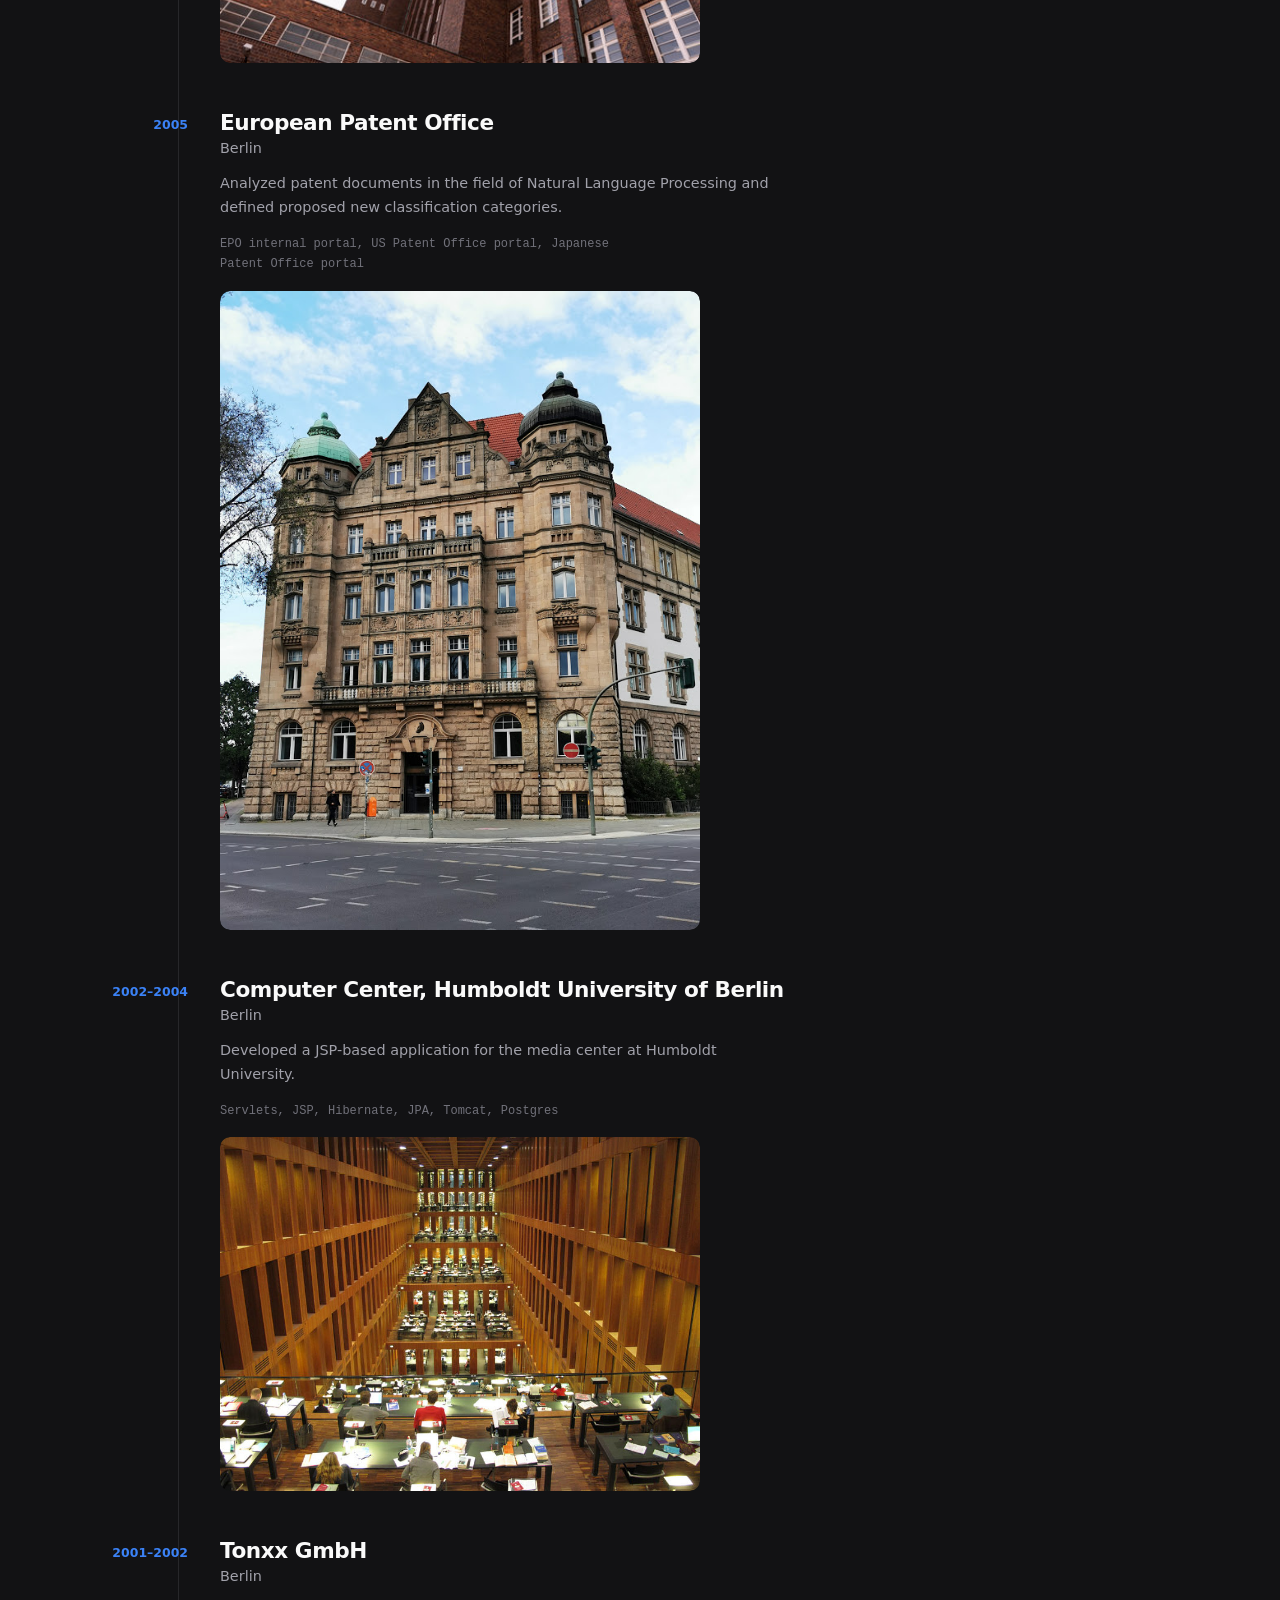
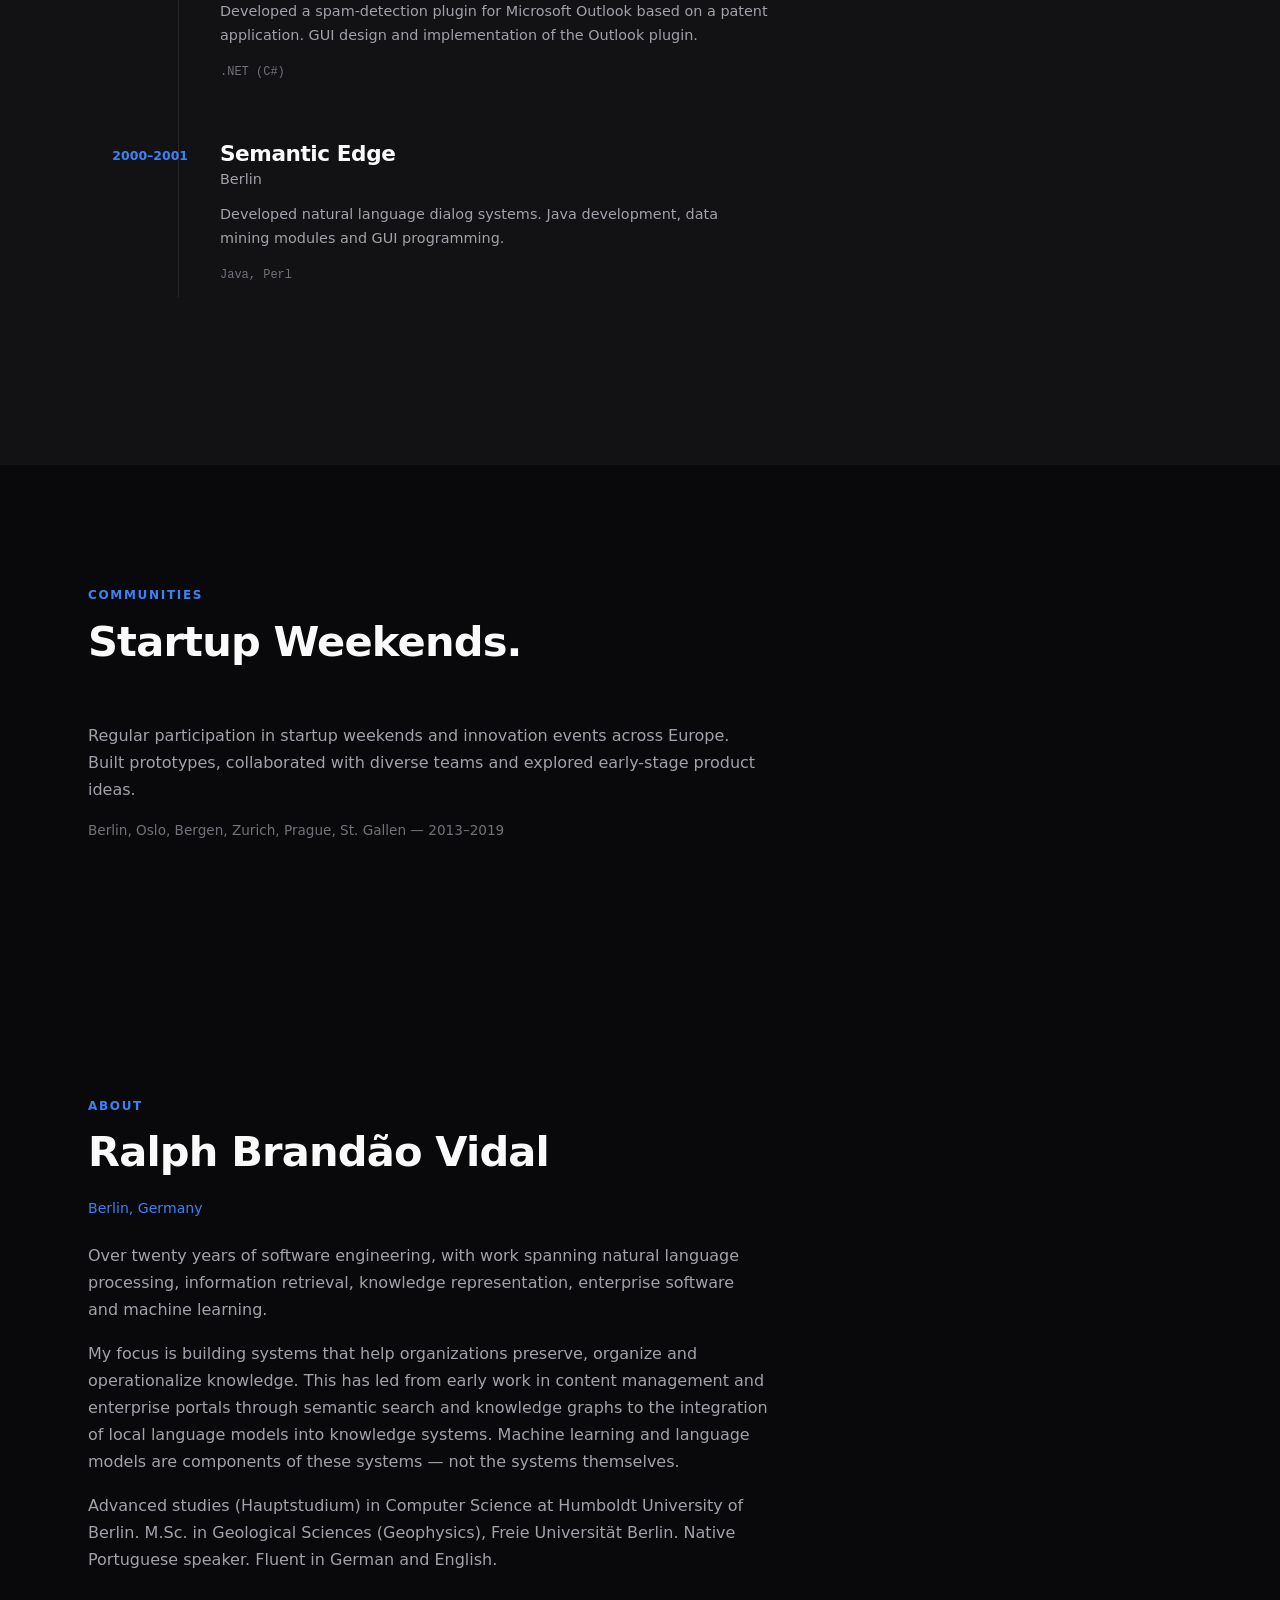
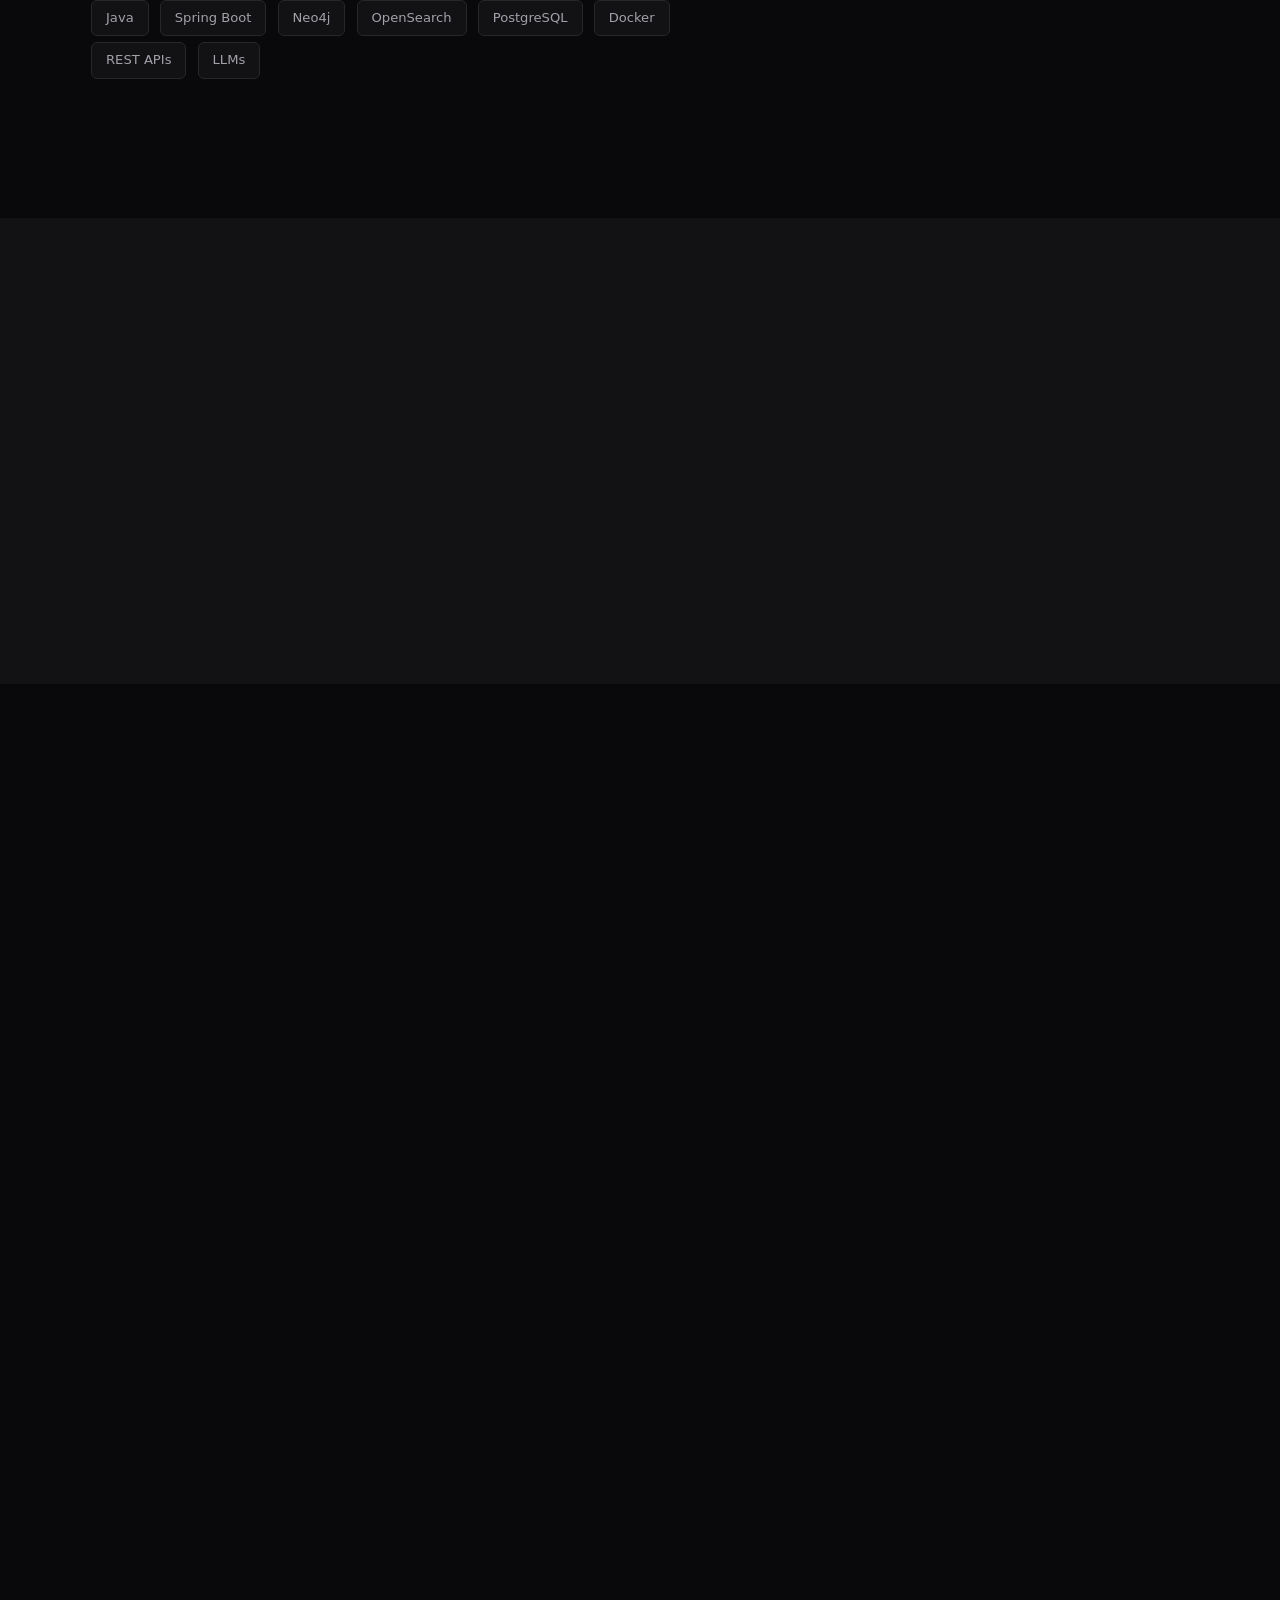
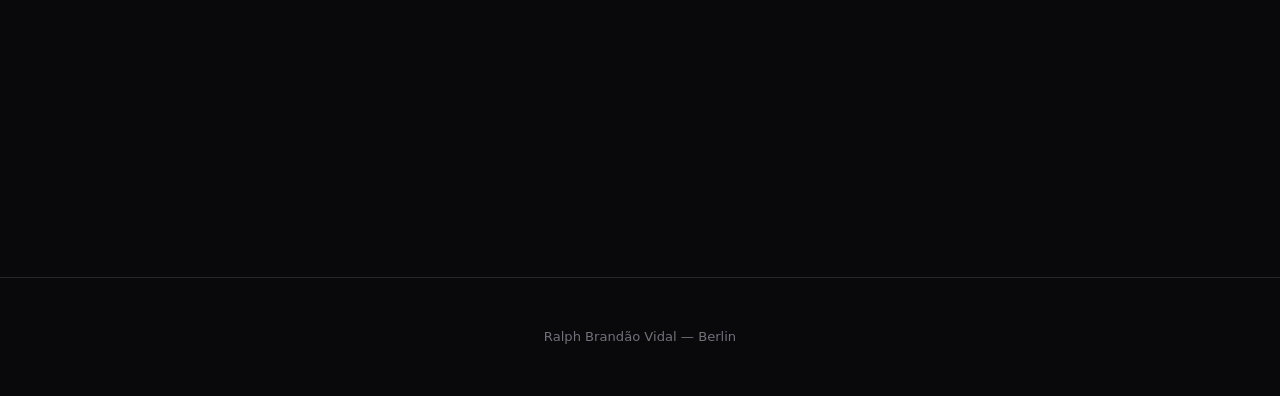
==== commit 25e8fa27: "Move Startup Weekend Participation out of timeline into own Communities section Extracted from Profe" ====
--- a/index.html
+++ b/index.html
@@ -385,15 +385,6 @@
       </div>
 
       <div class="timeline-item reveal">
-        <div class="timeline-year">2013–2019</div>
-        <div class="timeline-content">
-          <h3>Startup Weekend Participation</h3>
-          <p class="timeline-context">Berlin, Oslo, Bergen, Zurich, Prague, St. Gallen</p>
-          <p>Regular participation in startup weekends and innovation events across Europe. Built prototypes, collaborated with diverse teams and explored early-stage product ideas.</p>
-        </div>
-      </div>
-
-      <div class="timeline-item reveal">
         <div class="timeline-year">2012–2013</div>
         <div class="timeline-content">
           <h3>Fraunhofer FOKUS</h3>
@@ -499,6 +490,20 @@
         </div>
       </div>
 
+    </div>
+  </div>
+</section>
+
+<!-- ═══════════ Communities ═══════════ -->
+<section id="communities" aria-labelledby="communities-heading">
+  <div class="wrap">
+    <div class="section-header reveal">
+      <p class="eyebrow">Communities</p>
+      <h2 id="communities-heading">Startup Weekends.</h2>
+    </div>
+    <div class="reveal" style="max-width:680px">
+      <p>Regular participation in startup weekends and innovation events across Europe. Built prototypes, collaborated with diverse teams and explored early-stage product ideas.</p>
+      <p style="color:var(--muted);font-size:0.85rem">Berlin, Oslo, Bergen, Zurich, Prague, St. Gallen &mdash; 2013–2019</p>
     </div>
   </div>
 </section>
